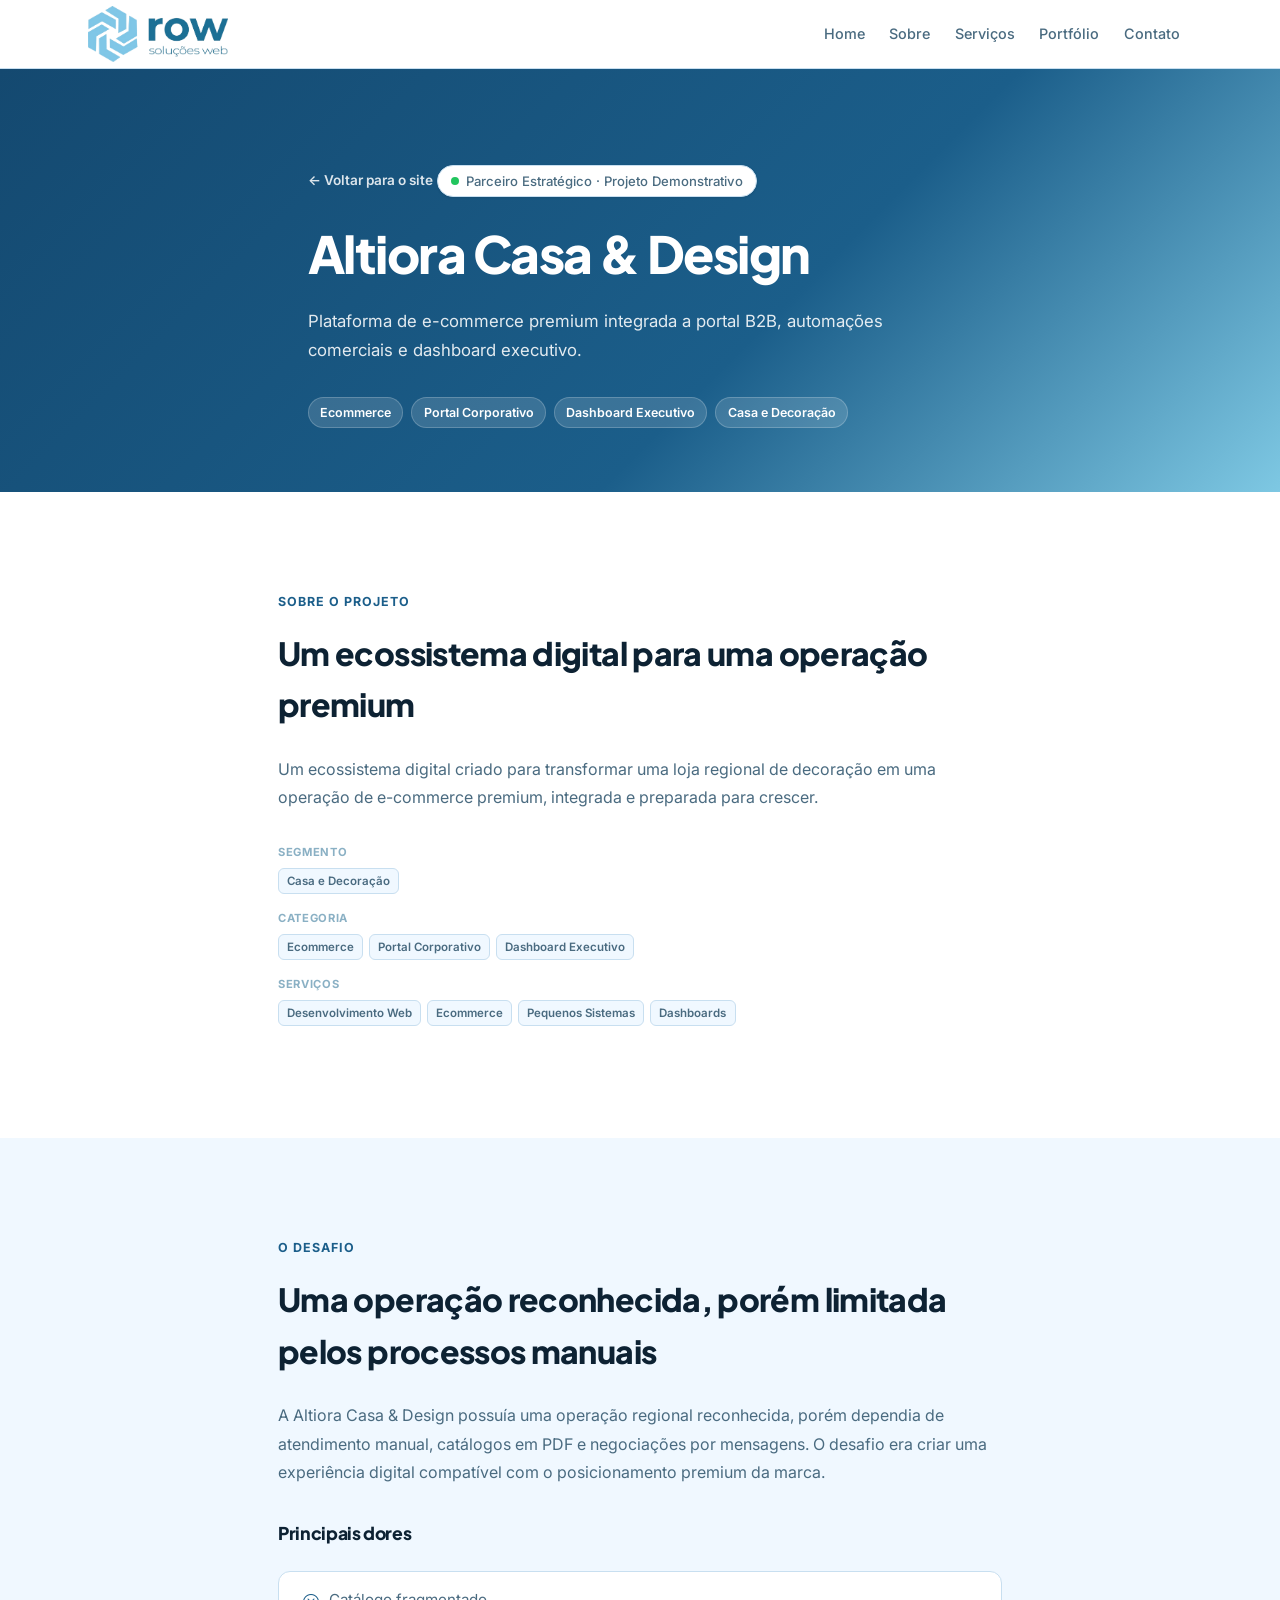
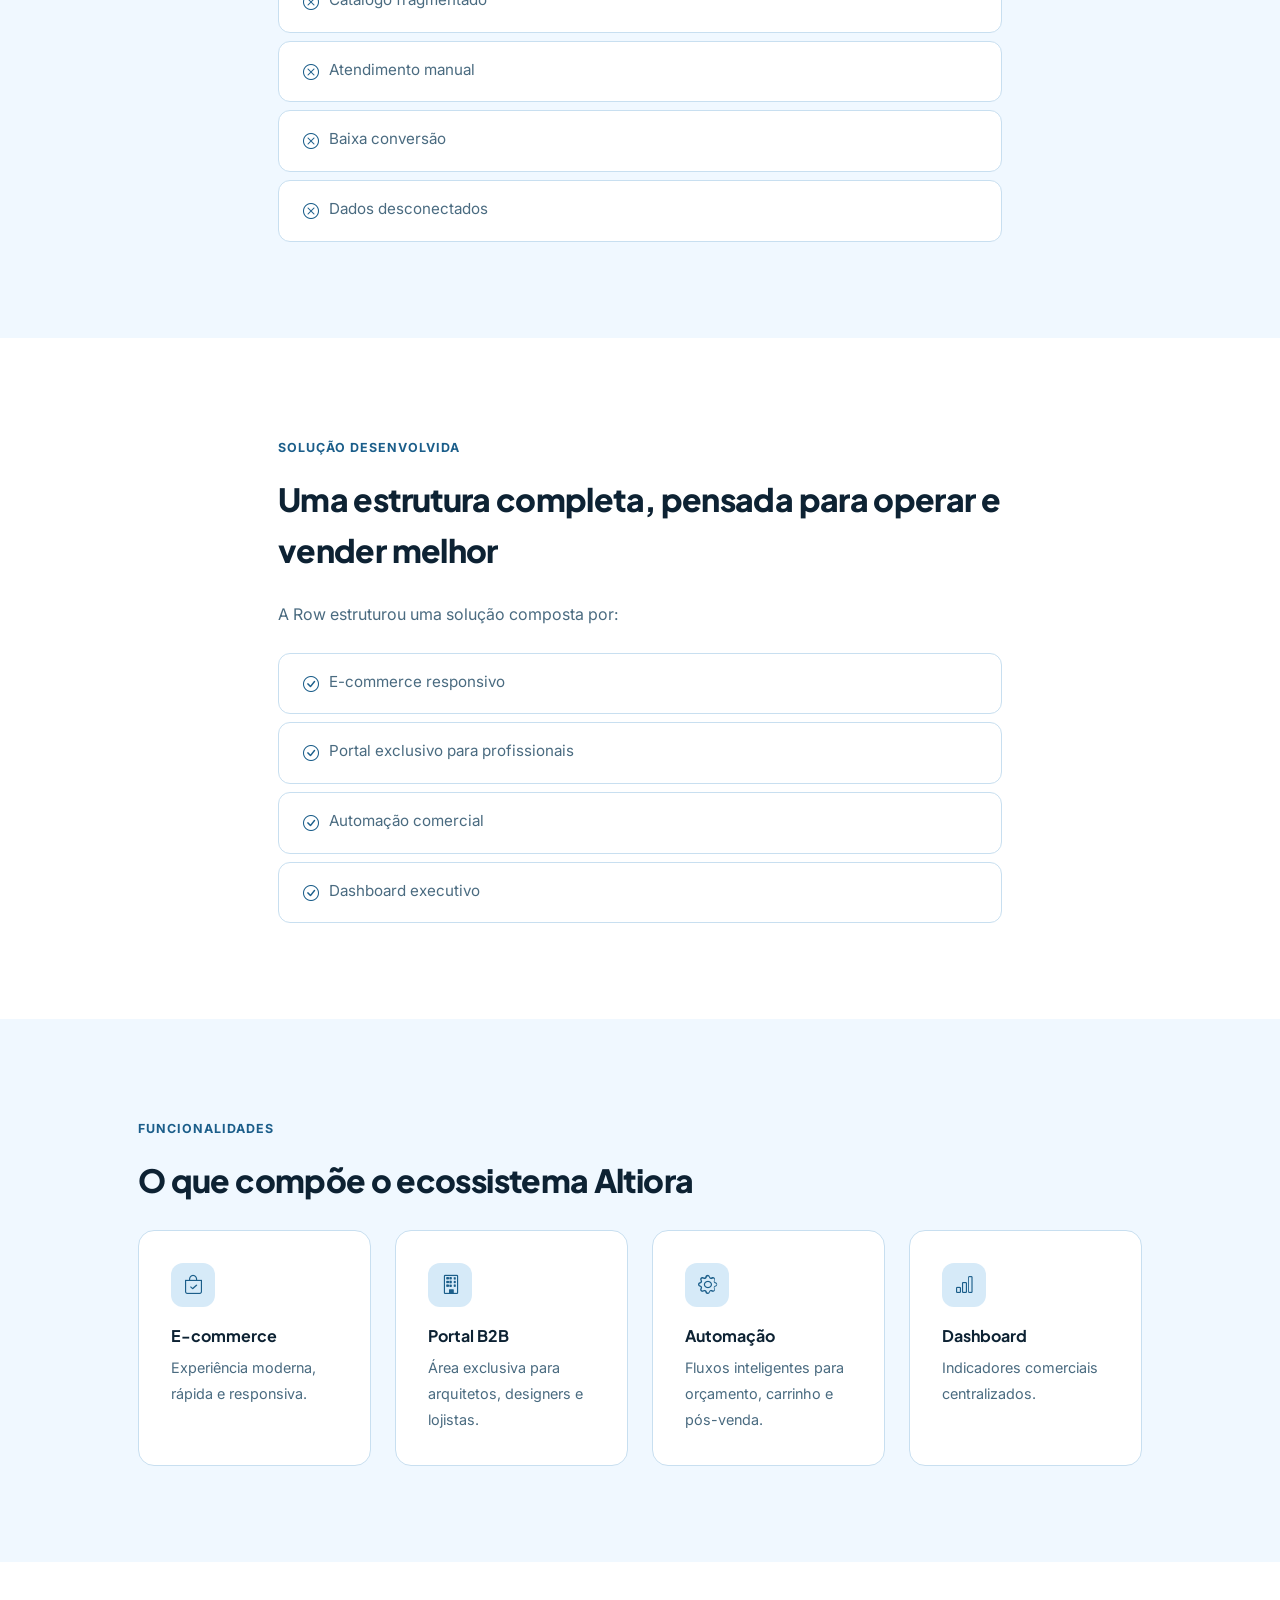
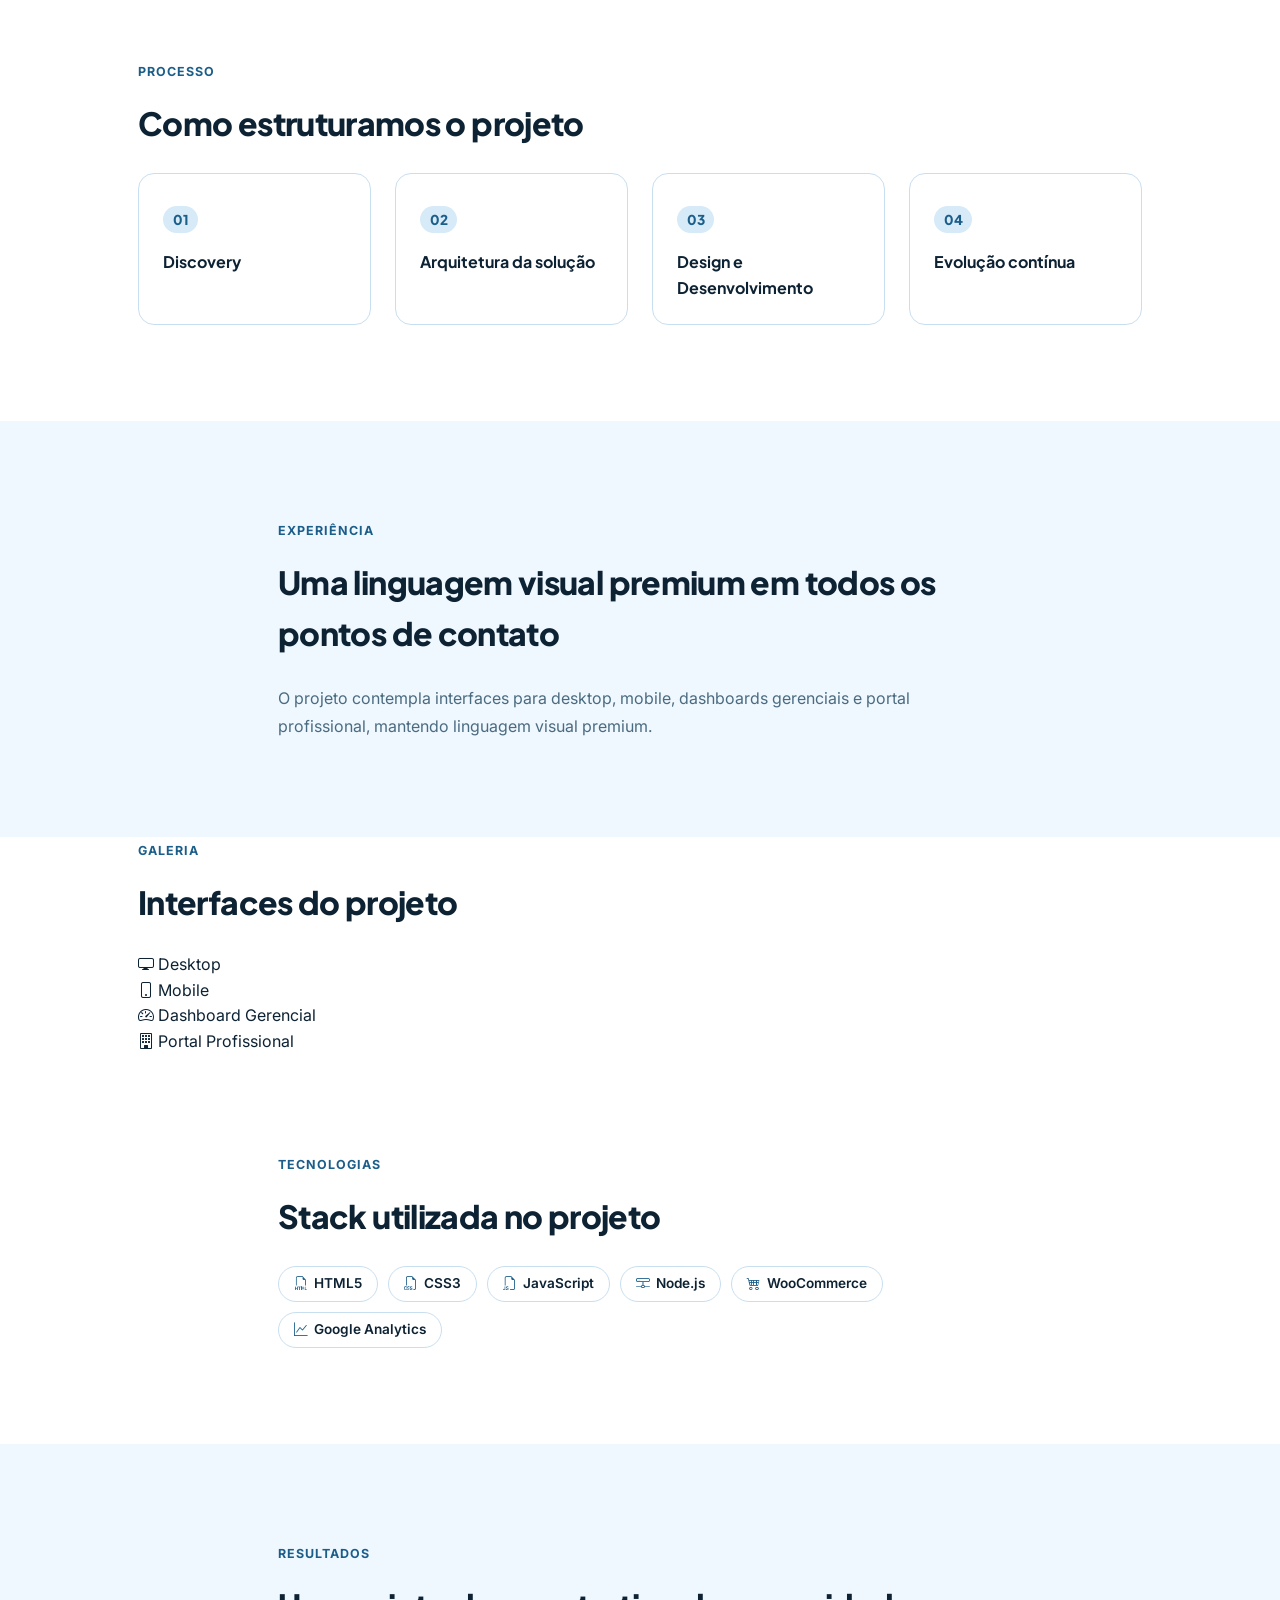
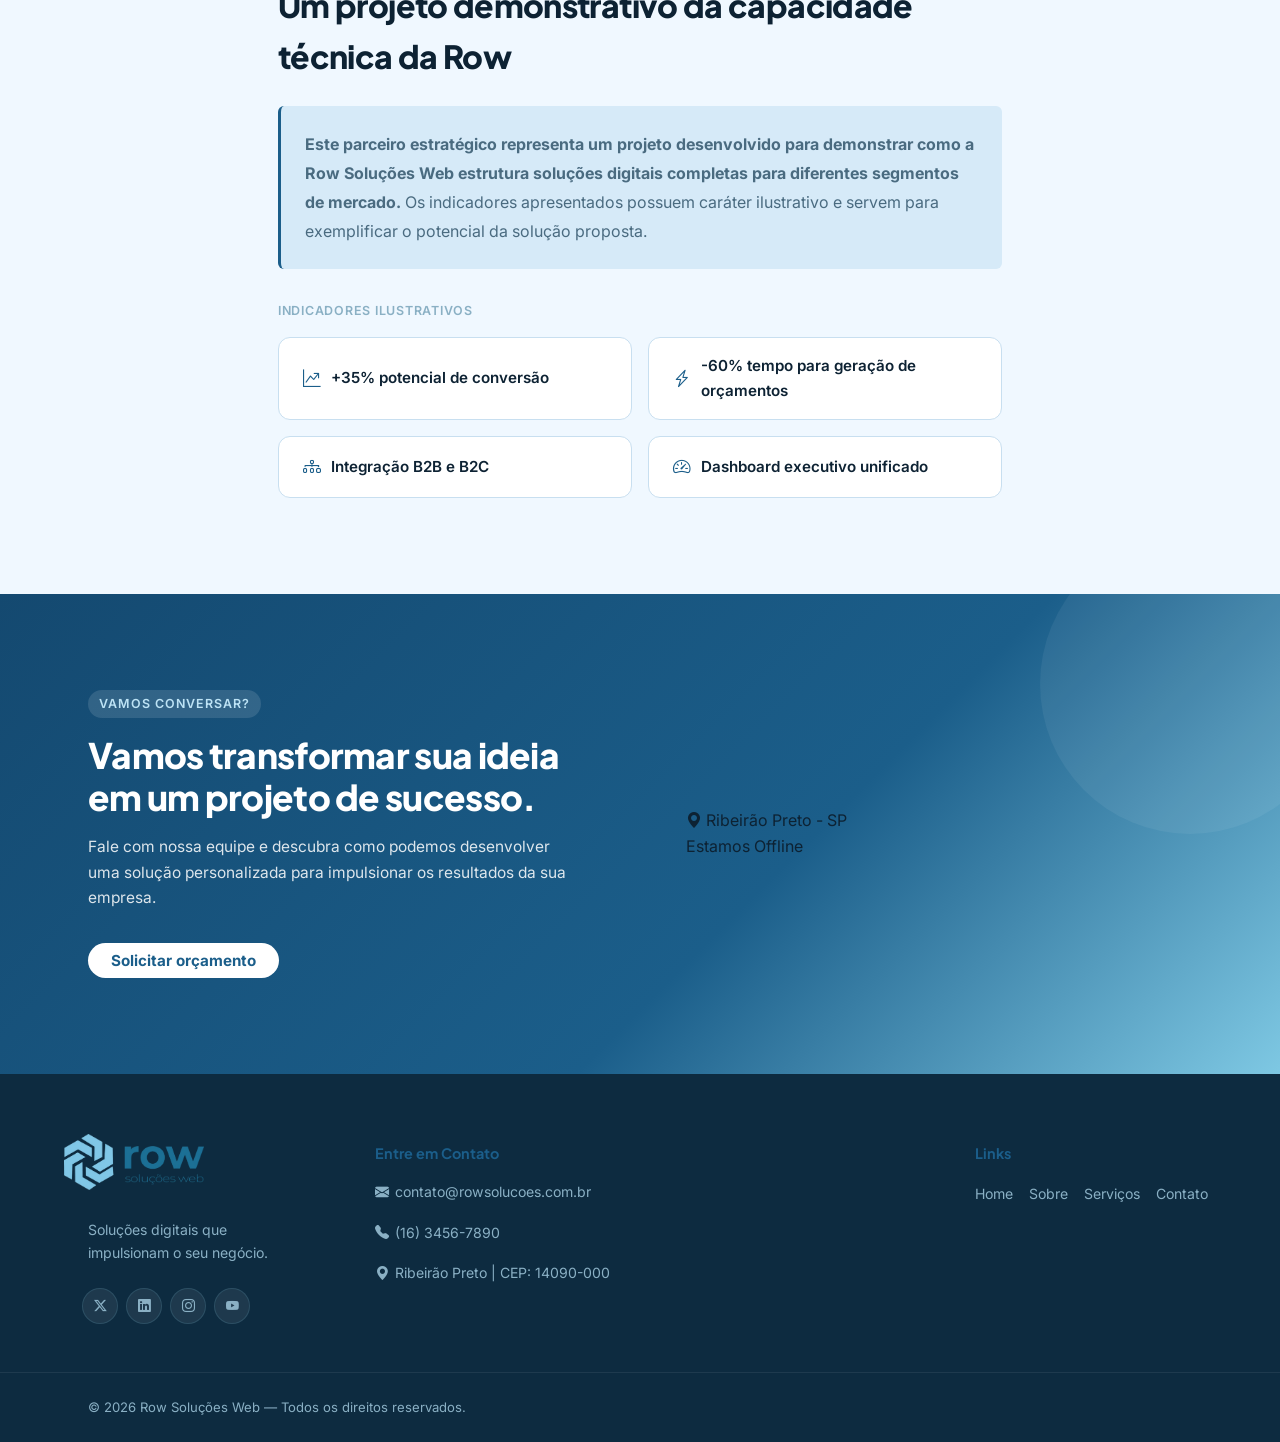
==== portfolio.html @ 174f6f4d "Update portfolio.html Ajuste no CTA BANNER remoção do mapa" ====
<!DOCTYPE html>
<html lang="pt-BR">

<head>
  <meta charset="UTF-8" />
  <meta name="viewport" content="width=device-width, initial-scale=1.0" />
  <title>Portfólio | Row Soluções Web</title>
  <meta name="description"
    content="Conheça soluções demonstrativas desenvolvidas pela Row Soluções Web para diferentes necessidades de negócio: sites, sistemas, IA, dashboards, marca e infraestrutura." />
  <link rel="stylesheet" href="style.css" />
  <link rel="preconnect" href="https://fonts.googleapis.com" />
  <link rel="preconnect" href="https://fonts.gstatic.com" crossorigin />
  <link
    href="https://fonts.googleapis.com/css2?family=Inter:wght@400;500;600;700;800&family=Plus+Jakarta+Sans:wght@400;500;600;700;800&display=swap"
    rel="stylesheet" />
  <link rel="stylesheet" href="https://cdn.jsdelivr.net/npm/bootstrap-icons@1.13.1/font/bootstrap-icons.min.css">
</head>

<body>

  <!-- ===== HEADER / NAV (idêntico ao index.html) ===== -->
  <header class="header" id="header">
    <div class="container header__inner">
      <a href="#" class="header__logo">
        <img src="logo1.png" alt="Row Soluções Web" style="width: 140px; height: 80px; object-fit: contain " />
        <!-- <div class="logo-brand">
          <span class="logo-row">row</span>
          <span class="logo-subtitle">soluções web</span>
        </div> -->
      </a>

      <nav class="nav" id="nav">
        <ul class="nav__list">
          <li class="nav__item">
            <a href="index.html#home" class="nav__link">Home</a>
          </li>
          <li class="nav__item">
            <a href="index.html#sobre" class="nav__link">Sobre</a>
          </li>
          <li class="nav__item">
            <a href="index.html#servicos" class="nav__link">Serviços</a>
          </li>
          <li class="nav__item">
            <a href="portfolio.html" class="nav__link">Portfólio</a>
          </li>
          <li class="nav__item">
            <a href="https://wa.me/0000000000000" target="_blank" class="nav__link">Contato </a>
          </li>
        </ul>
      </nav>
    </div>
  </header>

  <main>

    <!-- ===== HERO DO PROJETO ===== -->
    <section class="case-hero">
      <div class="container case-hero__inner">
        <a href="index.html" class="case-hero__back">← Voltar para o site</a>
        <span class="hero__badge">
          <span class="hero__badge-dot"></span>
          Parceiro Estratégico · Projeto Demonstrativo
        </span>
        <h1 class="case-hero__title">Altiora Casa &amp; Design</h1>
        <p class="case-hero__subtitle">
          Plataforma de e-commerce premium integrada a portal B2B, automações
          comerciais e dashboard executivo.
        </p>
        <div class="case-hero__tags">
          <span class="case-hero__tag">Ecommerce</span>
          <span class="case-hero__tag">Portal Corporativo</span>
          <span class="case-hero__tag">Dashboard Executivo</span>
          <span class="case-hero__tag">Casa e Decoração</span>
        </div>
      </div>
    </section>

    <!-- ===== SOBRE O PROJETO ===== -->
    <section class="case-section">
      <div class="container case-section__inner">
        <span class="case-section__eyebrow">Sobre o Projeto</span>
        <h2 class="case-section__title">Um ecossistema digital para uma operação premium</h2>
        <p>
          Um ecossistema digital criado para transformar uma loja regional de
          decoração em uma operação de e-commerce premium, integrada e
          preparada para crescer.
        </p>

        <div class="portfolio-card__meta" style="margin-top: var(--space-xl);">
          <span class="portfolio-card__meta-label">Segmento</span>
          <div class="portfolio-card__meta-list">
            <span class="portfolio-card__chip">Casa e Decoração</span>
          </div>
        </div>

        <div class="portfolio-card__meta">
          <span class="portfolio-card__meta-label">Categoria</span>
          <div class="portfolio-card__meta-list">
            <span class="portfolio-card__chip">Ecommerce</span>
            <span class="portfolio-card__chip">Portal Corporativo</span>
            <span class="portfolio-card__chip">Dashboard Executivo</span>
          </div>
        </div>

        <div class="portfolio-card__meta">
          <span class="portfolio-card__meta-label">Serviços</span>
          <div class="portfolio-card__meta-list">
            <span class="portfolio-card__chip">Desenvolvimento Web</span>
            <span class="portfolio-card__chip">Ecommerce</span>
            <span class="portfolio-card__chip">Pequenos Sistemas</span>
            <span class="portfolio-card__chip">Dashboards</span>
          </div>
        </div>
      </div>
    </section>

    <!-- ===== O DESAFIO ===== -->
    <section class="case-section case-section--soft">
      <div class="container case-section__inner">
        <span class="case-section__eyebrow">O Desafio</span>
        <h2 class="case-section__title">Uma operação reconhecida, porém limitada pelos processos manuais</h2>
        <p>
          A Altiora Casa &amp; Design possuía uma operação regional reconhecida,
          porém dependia de atendimento manual, catálogos em PDF e negociações
          por mensagens. O desafio era criar uma experiência digital compatível
          com o posicionamento premium da marca.
        </p>

        <h3 class="case-section__title" style="font-size: 1.1rem; margin-top: var(--space-xl);">Principais dores</h3>
        <ul class="case-list">
          <li><i class="bi bi-x-circle"></i> Catálogo fragmentado</li>
          <li><i class="bi bi-x-circle"></i> Atendimento manual</li>
          <li><i class="bi bi-x-circle"></i> Baixa conversão</li>
          <li><i class="bi bi-x-circle"></i> Dados desconectados</li>
        </ul>
      </div>
    </section>

    <!-- ===== A SOLUÇÃO ===== -->
    <section class="case-section">
      <div class="container case-section__inner">
        <span class="case-section__eyebrow">Solução Desenvolvida</span>
        <h2 class="case-section__title">Uma estrutura completa, pensada para operar e vender melhor</h2>
        <p>A Row estruturou uma solução composta por:</p>
        <ul class="case-list">
          <li><i class="bi bi-check-circle"></i> E-commerce responsivo</li>
          <li><i class="bi bi-check-circle"></i> Portal exclusivo para profissionais</li>
          <li><i class="bi bi-check-circle"></i> Automação comercial</li>
          <li><i class="bi bi-check-circle"></i> Dashboard executivo</li>
        </ul>
      </div>
    </section>

    <!-- ===== FUNCIONALIDADES (RECURSOS) ===== -->
    <section class="case-section case-section--soft">
      <div class="container case-section__inner" style="max-width: 1100px;">
        <span class="case-section__eyebrow">Funcionalidades</span>
        <h2 class="case-section__title">O que compõe o ecossistema Altiora</h2>

        <div class="case-recursos">
          <div class="case-recurso">
            <div class="case-recurso__icon"><i class="bi bi-bag-check"></i></div>
            <h4>E-commerce</h4>
            <p>Experiência moderna, rápida e responsiva.</p>
          </div>
          <div class="case-recurso">
            <div class="case-recurso__icon"><i class="bi bi-building"></i></div>
            <h4>Portal B2B</h4>
            <p>Área exclusiva para arquitetos, designers e lojistas.</p>
          </div>
          <div class="case-recurso">
            <div class="case-recurso__icon"><i class="bi bi-gear"></i></div>
            <h4>Automação</h4>
            <p>Fluxos inteligentes para orçamento, carrinho e pós-venda.</p>
          </div>
          <div class="case-recurso">
            <div class="case-recurso__icon"><i class="bi bi-bar-chart"></i></div>
            <h4>Dashboard</h4>
            <p>Indicadores comerciais centralizados.</p>
          </div>
        </div>
      </div>
    </section>

    <!-- ===== PROCESSO ===== -->
    <section class="case-section">
      <div class="container case-section__inner" style="max-width: 1100px;">
        <span class="case-section__eyebrow">Processo</span>
        <h2 class="case-section__title">Como estruturamos o projeto</h2>

        <div class="case-process">
          <div class="case-process__step">
            <h4>Discovery</h4>
          </div>
          <div class="case-process__step">
            <h4>Arquitetura da solução</h4>
          </div>
          <div class="case-process__step">
            <h4>Design e Desenvolvimento</h4>
          </div>
          <div class="case-process__step">
            <h4>Evolução contínua</h4>
          </div>
        </div>
      </div>
    </section>

    <!-- ===== EXPERIÊNCIA ===== -->
    <section class="case-section case-section--soft">
      <div class="container case-section__inner">
        <span class="case-section__eyebrow">Experiência</span>
        <h2 class="case-section__title">Uma linguagem visual premium em todos os pontos de contato</h2>
        <p>
          O projeto contempla interfaces para desktop, mobile, dashboards
          gerenciais e portal profissional, mantendo linguagem visual premium.
        </p>
      </div>
    </section>

    <!-- ===== GALERIA (placeholders — nenhuma imagem mencionada no arquivo) ===== -->
    <section class="case-gallery">
      <div class="container case-section__inner" style="max-width: 1100px;">
        <span class="case-section__eyebrow">Galeria</span>
        <h2 class="case-section__title">Interfaces do projeto</h2>

        <div class="case-gallery__grid">
          <div class="case-gallery__item">
            <i class="bi bi-display"></i>
            <span class="case-gallery__caption">Desktop</span>
          </div>
          <div class="case-gallery__item">
            <i class="bi bi-phone"></i>
            <span class="case-gallery__caption">Mobile</span>
          </div>
          <div class="case-gallery__item">
            <i class="bi bi-speedometer2"></i>
            <span class="case-gallery__caption">Dashboard Gerencial</span>
          </div>
          <div class="case-gallery__item">
            <i class="bi bi-building"></i>
            <span class="case-gallery__caption">Portal Profissional</span>
          </div>
        </div>
      </div>
    </section>

    <!-- ===== TECNOLOGIAS ===== -->
    <section class="case-section">
      <div class="container case-section__inner">
        <span class="case-section__eyebrow">Tecnologias</span>
        <h2 class="case-section__title">Stack utilizada no projeto</h2>
        <div class="case-tech">
          <span class="case-tech__badge"><i class="bi bi-filetype-html"></i> HTML5</span>
          <span class="case-tech__badge"><i class="bi bi-filetype-css"></i> CSS3</span>
          <span class="case-tech__badge"><i class="bi bi-filetype-js"></i> JavaScript</span>
          <span class="case-tech__badge"><i class="bi bi-hdd-network"></i> Node.js</span>
          <span class="case-tech__badge"><i class="bi bi-cart4"></i> WooCommerce</span>
          <span class="case-tech__badge"><i class="bi bi-graph-up"></i> Google Analytics</span>
        </div>
      </div>
    </section>

    <!-- ===== RESULTADOS ===== -->
    <section class="case-section case-section--soft">
      <div class="container case-section__inner">
        <span class="case-section__eyebrow">Resultados</span>
        <h2 class="case-section__title">Um projeto demonstrativo da capacidade técnica da Row</h2>

        <p class="case-results__note">
          <strong>Este parceiro estratégico representa um projeto desenvolvido para
            demonstrar como a Row Soluções Web estrutura soluções digitais completas
            para diferentes segmentos de mercado.</strong>
          Os indicadores apresentados possuem caráter ilustrativo e servem para
          exemplificar o potencial da solução proposta.
        </p>

        <span class="case-results__caption">Indicadores ilustrativos</span>
        <div class="case-results__grid" style="margin-top: 1rem;">
          <div class="case-results__item"><i class="bi bi-graph-up-arrow"></i> +35% potencial de conversão</div>
          <div class="case-results__item"><i class="bi bi-lightning-charge"></i> -60% tempo para geração de orçamentos
          </div>
          <div class="case-results__item"><i class="bi bi-diagram-3"></i> Integração B2B e B2C</div>
          <div class="case-results__item"><i class="bi bi-speedometer2"></i> Dashboard executivo unificado</div>
        </div>
      </div>
    </section>

    <!-- ===== CTA BANNER ===== -->
    <section class="cta-banner">
      <div class="container cta-banner__inner">
        <div class="cta-banner__content">
          <span class="section-eyebrow section-eyebrow--light">Vamos conversar?</span>
          <h2 class="cta-banner__title">Vamos transformar sua ideia em um projeto de sucesso.</h2>
          <p class="cta-banner__desc">Fale com nossa equipe e descubra como podemos desenvolver uma solução
            personalizada para impulsionar os resultados da sua empresa.</p>
          <a href="https://wa.me/0000000000000" target="_blank" class="btn btn--white">Solicitar orçamento</a>
        </div>
        <!-- Moldura que fica atrás da localização
        <div class="cta-banner__visual" aria-hidden="true">
          <div class="cta-banner__screen">
            <div class="cta-banner__screen-bar"><span></span><span></span><span></span></div> 
          </div> 
        </div> -->
        <div class="cta-banner__screen-body">
          <div class="location-card">
            <div class="location-card__item">
              <i class="bi bi-geo-alt-fill"></i>
              <span>Ribeirão Preto - SP</span>
            </div>
            <div class="location-card__status offline" id="officeStatus">
              <span class="status-dot"></span>
              <span id="statusText">Estamos Offline</span>
            </div>
          </div>
        </div>
      </div>
    </section>

  </main>

  <!-- ===== FOOTER (idêntico ao index.html) ===== -->
  <footer class="footer">
    <div class="container footer__top">

      <!-- Coluna 1 -->
      <div class="footer__brand">
        <a href="#" class="header__logo">
          <img src="logo1.png" alt="Row Soluções Web" style="width: 140px; height: 80px; object-fit: contain " />
          <!-- <div class="logo-brand">
          <span class="logo-row">row</span>
          <span class="logo-subtitle">soluções web</span>
        </div> -->
        </a>
        <p class="footer__brand">Soluções digitais que </br> impulsionam o seu negócio.</p>
        <ul class="footer__socials">
          <li>
            <a href="https://x.com/" target="_blank" class="footer__social-link" aria-label="Twitter">
              <i class="bi bi-twitter-x"></i>
            </a>
          </li>
          <li>
            <a href="https://br.linkedin.com/" target="_blank" class="footer__social-link" aria-label="LinkedIn">
              <i class="bi bi-linkedin"></i>
            </a>
          </li>
          <li>
            <a href="https://www.instagram.com/" target="_blank" class="footer__social-link" aria-label="Instagram">
              <i class="bi bi-instagram"></i>
            </a>
          </li>
          <li>
            <a href="https://www.youtube.com/" target="_blank" class="footer__social-link" aria-label="YouTube">
              <i class="bi bi-youtube"></i>
            </a>
          </li>
        </ul>
      </div>

      <!-- Coluna 2 -->
      <div class="footer__col footer__col--contact">
        <h4 class="footer__col-title">Entre em Contato</h4>
        <ul class="footer__links footer__contact">
          <li>
            <i class="bi bi-envelope-fill"></i>
            contato@rowsolucoes.com.br
          </li>
          <li>
            <i class="bi bi-telephone-fill"></i>
            (16) 3456-7890
          </li>
          <li>
            <i class="bi bi-geo-alt-fill"></i>
            Ribeirão Preto | CEP: 14090-000
          </li>
        </ul>
      </div>

      <!-- Coluna 3 -->
      <div class="footer__col footer__col--links">
        <h4 class="footer__col-title">Links</h4>
        <ul class="footer__links">
          <li><a href="index.html#home">Home</a></li>
          <li><a href="index.html#sobre">Sobre</a></li>
          <li><a href="index.html#servicos">Serviços</a></li>
          <!-- <li><a href="portfolio.html">Portfólio</a></li> -->
          <li><a href="https://wa.me/0000000000000" target="_blank">Contato</a></li>
        </ul>
      </div>

    </div>

    <div class="footer__bottom">
      <div class="container footer__bottom-inner">
        <p>© 2026 Row Soluções Web — Todos os direitos reservados.</p>
      </div>
    </div>
  </footer>

  <!-- ===== EXIT POPUP (idêntico ao index.html) ===== -->
  <div id="exitPopup" class="exit-popup">
    <div class="exit-popup__box">
      <h2>🚀 Espere um instante!</h2>
      <p>
        Ainda não fez seu orçamento?
        Descubra quanto custa colocar seu projeto na internet.
      </p>
      <ul class="exit-popup__list">
        <li>✅ Atendimento rápido</li>
        <li>✅ Orçamento gratuito</li>
        <li>✅ Sem compromisso</li>
      </ul>
      <a href="https://wa.me/0000000000000" target="_blank" class="btn btn--primary btn--lg">
        📲 Solicitar orçamento
      </a>
      <a href="#" id="closeExitPopup" class="exit-popup__close">
        Agora não
      </a>
    </div>
  </div>

  <!-- script.js global (header sticky, menu mobile, exit popup) — não foi alterado -->
  <script src="script.js"></script>

  <!-- Script exclusivo desta página: filtro de categorias do portfólio -->
  <script>
    (function initPortfolioFilters() {
      const filterButtons = document.querySelectorAll('#portfolioFilters .portfolio-filter-btn');
      const cards = document.querySelectorAll('#portfolioGrid .portfolio-card');
      const emptyMsg = document.getElementById('portfolioEmpty');
      if (!filterButtons.length || !cards.length) return;

      filterButtons.forEach(btn => {
        btn.addEventListener('click', () => {
          const filter = btn.dataset.filter;

          // Alterna o estado visual "ativo" entre os botões de filtro
          filterButtons.forEach(b => b.classList.remove('portfolio-filter-btn--active'));
          btn.classList.add('portfolio-filter-btn--active');

          // Mostra apenas os cards que pertencem à categoria selecionada
          let visibleCount = 0;
          cards.forEach(card => {
            const categories = (card.dataset.category || '').split(' ');
            const matches = filter === 'todos' || categories.includes(filter);
            card.style.display = matches ? '' : 'none';
            if (matches) visibleCount++;
          });

          emptyMsg.classList.toggle('is-visible', visibleCount === 0);
        });
      });
    })();
  </script>
</body>

</html>
---- style.css ----
/* =============================================
   ROW SOLUÇÕES WEB — style.css
   Mobile-first | CSS Variables | Flexbox/Grid
   ============================================= */

/* ── 1. RESET & BASE ─────────────────────────── */
*, *::before, *::after { box-sizing: border-box; margin: 0; padding: 0; }
html { scroll-behavior: smooth; font-size: 16px; }
body {
  font-family: 'Inter', sans-serif;
  color: var(--color-text);
  background: var(--color-bg);
  line-height: 1.6;
  -webkit-font-smoothing: antialiased;
}
img, svg { display: block; max-width: 100%; }
a { text-decoration: none; color: inherit; }
ul { list-style: none; }
button { cursor: pointer; border: none; background: none; font: inherit; }
details summary { list-style: none; }
details summary::-webkit-details-marker { display: none; }
.sr-only { position: absolute; width: 1px; height: 1px; padding: 0; margin: -1px; overflow: hidden; clip: rect(0,0,0,0); white-space: nowrap; border: 0; }

/* ── 2. DESIGN TOKENS ────────────────────────── */
:root {
  /* Palette — Row Soluções Web */
  --color-primary:       #1B5E8A;   /* azul escuro (texto "row") */
  --color-primary-dark:  #144970;   /* azul escuro mais profundo */
  --color-primary-light: #D6EAF8;   /* azul claro suave para fundos */
  --color-accent:        #7EC8E3;   /* azul claro (ícone hexagonal) */
  --color-accent-soft:   #EBF7FC;   /* azul clarissimo para hovers */

  --color-bg:            #ffffff;
  --color-bg-soft:       #F0F8FF;   /* alice blue — fundo suave azulado */
  --color-bg-dark:       #0D2B40;   /* azul muito escuro para footer/dark sections */

  --color-text:          #0D2233;   /* quase preto azulado */
  --color-text-muted:    #4A6B80;   /* azul acinzentado */
  --color-text-light:    #8AB0C4;   /* azul claro desbotado */

  --color-border:        #C8DFF0;   /* borda azul suave */
  --color-white:         #ffffff;

  /* Feature icon colors — mantidos coloridos para variedade visual */
  --c-purple:  #1B5E8A; --c-purple-bg: #D6EAF8;
  --c-blue:    #7EC8E3; --c-blue-bg:   #EBF7FC;
  --c-teal:    #0E9AA7; --c-teal-bg:   #E0F7FA;
  --c-orange:  #1E7DB8; --c-orange-bg: #D4EDFA;
  --c-pink:    #5B9AC4; --c-pink-bg:   #DCF0FA;
  --c-green:   #0E7EA0; --c-green-bg:  #D0EEF7;

  /* Typography */
  --font-display: 'Plus Jakarta Sans', 'Inter', sans-serif;
  --font-body:    'Inter', sans-serif;

  /* Spacing scale */
  --space-xs:   0.25rem;
  --space-sm:   0.5rem;
  --space-md:   1rem;
  --space-lg:   1.5rem;
  --space-xl:   2rem;
  --space-2xl:  3rem;
  --space-3xl:  4rem;
  --space-4xl:  6rem;

  /* Radius */
  --radius-sm:  0.375rem;
  --radius-md:  0.75rem;
  --radius-lg:  1rem;
  --radius-xl:  1.5rem;
  --radius-full: 9999px;

  /* Shadow — adaptadas para azul */
  --shadow-sm:  0 1px 3px rgba(0,0,0,.06), 0 1px 2px rgba(0,0,0,.04);
  --shadow-md:  0 4px 16px rgba(27,94,138,.12);
  --shadow-lg:  0 8px 40px rgba(27,94,138,.18);
  --shadow-card: 0 2px 16px rgba(13,43,64,.08);

  /* Transitions */
  --transition: 0.22s cubic-bezier(.4,0,.2,1);

  /* Layout */
  --container-max: 1200px;
  --container-pad: var(--space-lg);
}

/* ── 3. LAYOUT HELPERS ───────────────────────── */
.container {
  width: 100%;
  max-width: var(--container-max);
  margin-inline: auto;
  padding-inline: var(--container-pad);
}

.section-eyebrow {
  display: inline-block;
  font-size: 0.78rem;
  font-weight: 600;
  letter-spacing: 0.08em;
  text-transform: uppercase;
  color: var(--color-primary);
  background: var(--color-primary-light);
  padding: 0.3em 0.9em;
  border-radius: var(--radius-full);
  margin-bottom: var(--space-md);
}
.section-eyebrow--light {
  color: #BDE3F5;
  background: rgba(255,255,255,.12);
}

.section-header {
  text-align: center;
  max-width: 640px;
  margin-inline: auto;
  margin-bottom: var(--space-3xl);
}

.section-title {
  font-family: var(--font-display);
  font-size: clamp(1.6rem, 4vw, 2.4rem);
  font-weight: 800;
  line-height: 1.2;
  color: var(--color-text);
  letter-spacing: -0.02em;
}

/* ── 4. BUTTONS ──────────────────────────────── */
.btn {
  display: inline-flex;
  align-items: center;
  gap: var(--space-sm);
  padding: 0.65em 1.5em;
  border-radius: var(--radius-full);
  font-size: 0.95rem;
  font-weight: 600;
  line-height: 1;
  transition: all var(--transition);
  white-space: nowrap;
}
.btn--primary {
  background: var(--color-primary);
  color: var(--color-white);
  box-shadow: 0 4px 14px rgba(27,94,138,.35);
}
.btn--primary:hover {
  background: var(--color-primary-dark);
  box-shadow: 0 6px 20px rgba(20,73,112,.45);
  transform: translateY(-1px);
}
.btn--outline {
  border: 1.5px solid var(--color-border);
  color: var(--color-text);
  background: transparent;
}
.btn--outline:hover { border-color: var(--color-primary); color: var(--color-primary); }
.btn--outline-dark {
  border: 1.5px solid var(--color-text);
  color: var(--color-text);
  background: transparent;
}
.btn--outline-dark:hover { background: var(--color-text); color: var(--color-white); }
.btn--white {
  background: var(--color-white);
  color: var(--color-primary);
  font-weight: 700;
}
.btn--white:hover { background: var(--color-primary-light); }
.btn--lg { padding: 0.85em 2em; font-size: 1rem; }

/* ── 5. HEADER ───────────────────────────────── */
.header {
  position: sticky;
  top: 0;
  z-index: 100;
  background: rgba(255,255,255,0.92);
  backdrop-filter: blur(12px);
  -webkit-backdrop-filter: blur(12px);
  border-bottom: 1px solid var(--color-border);
  transition: box-shadow var(--transition);
}
.header.scrolled { box-shadow: var(--shadow-md); }

.header__inner {
  display: flex;
  align-items: center;
  gap: var(--space-xl);
  height: 68px;
}

.header__logo {
  display: flex;
  align-items: center;
  gap: var(--space-sm);
  font-family: var(--font-display);
  font-weight: 800;
  font-size: 1.25rem;
  color: var(--color-text);
  flex-shrink: 0;
}
.logo-icon {
  font-size: 1.5rem;
  color: var(--color-primary);
  line-height: 1;
}
/*.logo-text { letter-spacing: -0.03em; }*/
.logo-text{ color:#1C7095; }

.logo-brand{
    display:flex;
    flex-direction:column;
    line-height:1;
}

.logo-row{
    font-family:'Poppins',sans-serif;
    font-size:2.2rem;
    font-weight:800;
    color:#1C7095;
    letter-spacing: -1px;
}

.logo-subtitle{
    font-family:'Poppins',sans-serif;
    font-size:0.85rem;
    font-weight:400;
    color:#1C7095;
    letter-spacing:0.5px;
    margin-top:-2px;
}

/* Nav */
.nav { margin-left: auto; }
.nav__list { display: none; flex-direction: row; gap: 0; align-items: center; }
.nav__link--active { color: var(--color-primary); background: var(--color-accent-soft); }
.nav__item { position: relative; }
.nav__link {
  display: flex;
  align-items: center;
  gap: 0.2em;
  padding: 0.5em 0.85em;
  font-size: 0.9rem;
  font-weight: 500;
  color: var(--color-text-muted);
  border-radius: var(--radius-md);
  transition: color var(--transition), background var(--transition);
}
.nav__link:hover, .nav__link:focus-visible { color: var(--color-primary); background: var(--color-accent-soft); }
.nav__arrow { font-size: 0.65em; opacity: 0.6; }

.nav__dropdown {
  display: none;
  position: absolute;
  top: calc(100% + 4px);
  left: 0;
  min-width: 180px;
  background: var(--color-white);
  border: 1px solid var(--color-border);
  border-radius: var(--radius-lg);
  box-shadow: var(--shadow-card);
  padding: var(--space-sm);
  z-index: 200;
}
.nav__item--has-dropdown:hover .nav__dropdown,
.nav__item--has-dropdown:focus-within .nav__dropdown { display: block; }
.nav__dropdown li a {
  display: block;
  padding: 0.5em 0.75em;
  font-size: 0.88rem;
  color: var(--color-text-muted);
  border-radius: var(--radius-sm);
  transition: background var(--transition), color var(--transition);
}
.nav__dropdown li a:hover { background: var(--color-accent-soft); color: var(--color-primary); }

.header__actions { display: none; align-items: center; gap: var(--space-sm); margin-left: var(--space-md); flex-shrink: 0; }

/* Hamburger */
.hamburger {
  display: flex;
  flex-direction: column;
  gap: 5px;
  padding: 8px;
  margin-left: auto;
}
.hamburger span {
  display: block;
  width: 22px;
  height: 2px;
  background: var(--color-text);
  border-radius: 2px;
  transition: all var(--transition);
}
.hamburger.open span:nth-child(1) { transform: translateY(7px) rotate(45deg); }
.hamburger.open span:nth-child(2) { opacity: 0; }
.hamburger.open span:nth-child(3) { transform: translateY(-7px) rotate(-45deg); }

/* Mobile nav drawer */
.nav--open .nav__list {
  display: flex;
  flex-direction: column;
  align-items: flex-start;
  position: fixed;
  inset: 68px 0 0 0;
  background: var(--color-white);
  padding: var(--space-xl);
  gap: var(--space-xs);
  overflow-y: auto;
  z-index: 99;
}
.nav--open .nav__dropdown { position: static; box-shadow: none; border: none; background: var(--color-bg-soft); padding-left: var(--space-md); }
.nav--open .nav__item--has-dropdown .nav__dropdown { display: block; }
.nav--open .header__actions { display: flex; margin: var(--space-md) var(--space-xl) 0; }

/* ── 6. HERO ─────────────────────────────────── */
.hero {
  position: relative;
  background: var(--color-bg-soft);
  overflow: hidden;
  padding: var(--space-4xl) 0 var(--space-3xl);
}
.hero__bg-blob {
  position: absolute;
  top: -120px; right: -120px;
  width: 500px; height: 500px;
  background: radial-gradient(circle, rgba(126,200,227,.18) 0%, transparent 70%);
  border-radius: 50%;
  pointer-events: none;
}

.hero__inner {
  display: grid;
  gap: var(--space-3xl);
  align-items: center;
}

.hero__badge {
  display: inline-flex;
  align-items: center;
  gap: 0.5em;
  background: var(--color-white);
  border: 1px solid var(--color-border);
  border-radius: var(--radius-full);
  padding: 0.35em 1em;
  font-size: 0.82rem;
  font-weight: 500;
  color: var(--color-text-muted);
  margin-bottom: var(--space-lg);
  box-shadow: var(--shadow-sm);
}
.hero__badge-dot {
  width: 8px; height: 8px;
  border-radius: 50%;
  background: #22c55e;
  animation: pulse-dot 2s infinite;
}
@keyframes pulse-dot {
  0%, 100% { opacity: 1; transform: scale(1); }
  50%       { opacity: 0.5; transform: scale(1.3); }
}

.hero__title {
  font-family: var(--font-display);
  font-size: clamp(2rem, 6vw, 3.5rem);
  font-weight: 800;
  line-height: 1.1;
  letter-spacing: -0.03em;
  color: var(--color-text);
  margin-bottom: var(--space-lg);
}
.hero__title--accent {
  background: linear-gradient(135deg, var(--color-primary) 0%, var(--color-accent) 100%);
  -webkit-background-clip: text;
  -webkit-text-fill-color: transparent;
  background-clip: text;
}

.hero__desc {
  font-size: 1.05rem;
  color: var(--color-text-muted);
  max-width: 500px;
  margin-bottom: var(--space-xl);
  line-height: 1.7;
}

.hero__cta {
  display: flex;
  align-items: center;
  flex-wrap: wrap;
  gap: var(--space-md);
}

.hero__play {
  display: flex;
  align-items: center;
  gap: 0.6em;
  font-size: 0.95rem;
  font-weight: 600;
  color: var(--color-text);
  transition: color var(--transition);
}
.hero__play:hover { color: var(--color-primary); }
.hero__play-icon {
  width: 44px; height: 44px;
  border-radius: 50%;
  background: var(--color-white);
  box-shadow: var(--shadow-md);
  display: grid;
  place-items: center;
  font-size: 0.85rem;
  padding-left: 3px;
  transition: box-shadow var(--transition), transform var(--transition);
}
.hero__play:hover .hero__play-icon { box-shadow: var(--shadow-lg); transform: scale(1.05); }

/* Mockup */
.hero__visual { position: relative; }
.hero__mockup {
  background: var(--color-white);
  border-radius: var(--radius-xl);
  box-shadow: var(--shadow-lg);
  overflow: hidden;
  border: 1px solid var(--color-border);
}
.hero__mockup-bar {
  display: flex;
  align-items: center;
  gap: 6px;
  padding: 10px 14px;
  background: var(--color-bg-soft);
  border-bottom: 1px solid var(--color-border);
}
.hero__mockup-bar span {
  width: 10px; height: 10px;
  border-radius: 50%;
}
.hero__mockup-bar span:nth-child(1) { background: #ff5f57; }
.hero__mockup-bar span:nth-child(2) { background: #febc2e; }
.hero__mockup-bar span:nth-child(3) { background: #28c840; }

.hero__mockup-body { display: flex; height: 200px; }
.hero__mockup-sidebar {
  width: 54px;
  background: var(--color-bg-soft);
  border-right: 1px solid var(--color-border);
  padding: 10px 8px;
  display: flex;
  flex-direction: column;
  gap: 6px;
}
.hero__mockup-item {
  height: 28px;
  border-radius: var(--radius-sm);
  background: var(--color-border);
}
.hero__mockup-item--active { background: var(--color-primary); }

.hero__mockup-canvas { flex: 1; padding: 12px; display: flex; flex-direction: column; gap: 8px; }
.hero__mockup-header-block { height: 28px; background: linear-gradient(90deg, var(--color-primary-light), var(--color-accent-soft)); border-radius: var(--radius-sm); }
.hero__mockup-row { display: flex; gap: 8px; flex: 1; }
.hero__mockup-col { flex: 1; background: var(--color-bg-soft); border-radius: var(--radius-sm); }
.hero__mockup-col--wide { flex: 2; }

/* Floating cards */
.hero__card {
  display: flex;
  align-items: center;
  gap: 10px;
  position: absolute;
  background: var(--color-white);
  border: 1px solid var(--color-border);
  border-radius: var(--radius-lg);
  padding: 10px 14px;
  box-shadow: var(--shadow-card);
  font-size: 0.82rem;
}
.hero__card strong { display: block; font-weight: 700; color: var(--color-text); font-size: 0.88rem; }
.hero__card small { color: var(--color-text-muted); }
.hero__card-icon { font-size: 1.4rem; color: var(--color-primary); }
.hero__card--1 { bottom: -10px; left: -10px; animation: float1 4s ease-in-out infinite; }
.hero__card--2 { top: 10px; right: -10px; animation: float2 5s ease-in-out infinite; }
@keyframes float1 { 0%,100%{transform:translateY(0)} 50%{transform:translateY(-8px)} }
@keyframes float2 { 0%,100%{transform:translateY(0)} 50%{transform:translateY(6px)} }

/* ── 7. STATS ─────────────────────────────────── */
.stats {
  padding: var(--space-2xl) 0;
  border-bottom: 1px solid var(--color-border);
}
.stats__label {
  text-align: center;
  font-size: 0.82rem;
  font-weight: 600;
  color: var(--color-text-muted);
  letter-spacing: 0.06em;
  margin-bottom: var(--space-xl);
}
.stats__grid {
  display: flex;
  flex-wrap: wrap;
  justify-content: center;
  align-items: center;
  gap: var(--space-xl) var(--space-2xl);
}
.stats__item { text-align: center; }
.stats__number {
  display: block;
  font-family: var(--font-display);
  font-size: 2.2rem;
  font-weight: 800;
  color: var(--color-text);
  letter-spacing: -0.04em;
  line-height: 1;
  margin-bottom: 4px;
}
.stats__number sup, .stats__number sub {
  font-size: 0.55em;
  font-weight: 700;
  color: var(--color-primary);
}
.stats__desc {
  font-size: 0.82rem;
  color: var(--color-text-muted);
  font-weight: 500;
}
.stats__divider {
  width: 1px;
  height: 44px;
  background: var(--color-border);
  display: none;
}

/* ── 8. FEATURES GRID ─────────────────────────── */
.features-grid {
  padding: var(--space-4xl) 0;
  background: var(--color-white);
}
.features-grid__cards {
  display: grid;
  grid-template-columns: 1fr;
  gap: var(--space-lg);
}

.feat-card {
  background: var(--color-white);
  border: 1px solid var(--color-border);
  border-radius: var(--radius-xl);
  padding: var(--space-xl);
  transition: box-shadow var(--transition), transform var(--transition);
}
.feat-card:hover { box-shadow: var(--shadow-card); transform: translateY(-2px); }

.feat-card__icon {
  width: 48px; height: 48px;
  border-radius: var(--radius-md);
  display: grid;
  place-items: center;
  margin-bottom: var(--space-lg);
}
.feat-card__icon svg { width: 22px; height: 22px; }
.feat-card__icon--purple { background: var(--c-purple-bg); color: var(--c-purple); }
.feat-card__icon--blue   { background: var(--c-blue-bg);   color: var(--c-blue); }
.feat-card__icon--teal   { background: var(--c-teal-bg);   color: var(--c-teal); }
.feat-card__icon--orange { background: var(--c-orange-bg); color: var(--c-orange); }
.feat-card__icon--pink   { background: var(--c-pink-bg);   color: var(--c-pink); }
.feat-card__icon--green  { background: var(--c-green-bg);  color: var(--c-green); }

/* Eyebrow do card: número + categoria, no tom de cor primário do site */
.feat-card__eyebrow {
  display: block;
  font-size: 0.75rem;
  font-weight: 700;
  letter-spacing: 0.08em;
  text-transform: uppercase;
  color: var(--color-primary);
  margin-bottom: var(--space-sm);
}

/* Lista de destaques do card */
.feat-card__list {
  display: flex;
  flex-direction: column;
  gap: 6px;
  margin-top: var(--space-sm);
}
.feat-card__list li {
  position: relative;
  padding-left: 18px;
  font-size: 0.88rem;
  color: var(--color-text-muted);
  line-height: 1.5;
}
.feat-card__list li::before {
  content: '✓';
  position: absolute;
  left: 0;
  color: var(--color-primary);
  font-weight: 700;
  font-size: 0.85rem;
}








.feat-card h3 {
  font-family: var(--font-display);
  font-size: 1rem;
  font-weight: 700;
  color: var(--color-text);
  margin-bottom: var(--space-sm);
}
.feat-card p {
  font-size: 0.9rem;
  color: var(--color-text-muted);
  line-height: 1.65;
  margin-bottom: var(--space-md);
}
.feat-card__link {
  font-size: 0.88rem;
  font-weight: 600;
  color: var(--color-primary);
  transition: gap var(--transition);
  display: inline-flex;
  align-items: center;
  gap: 4px;
}
.feat-card__link:hover { text-decoration: underline; }

/* ── 9. FEATURE ALTERNATING ───────────────────── */
.feature-alt { padding: var(--space-4xl) 0; background: var(--color-bg-soft); }

.feature-alt__row {
  display: grid;
  gap: var(--space-3xl);
  align-items: center;
  margin-bottom: var(--space-4xl);
}
.feature-alt__row:last-child { margin-bottom: 0; }

.feature-alt__img-wrap {
  border-radius: var(--radius-xl);
  aspect-ratio: 4/3;
  display: flex;
  align-items: center;
  justify-content: center;
  overflow: hidden;
  position: relative;
}
.feature-alt__img-wrap--blue   { background: linear-gradient(135deg, #D6EAF8, #EBF7FC); }
.feature-alt__img-wrap--purple { background: linear-gradient(135deg, #BDE3F5, #D6EAF8); }
.feature-alt__img-wrap--teal   { background: linear-gradient(135deg, #C8EEF8, #D6EAF8); }

/* Mini browser mockup inside feature */
.feature-alt__browser {
  width: 85%;
  background: var(--color-white);
  border-radius: var(--radius-lg);
  box-shadow: var(--shadow-lg);
  overflow: hidden;
  border: 1px solid rgba(0,0,0,.06);
}
.feature-alt__browser-bar {
  display: flex;
  gap: 5px;
  align-items: center;
  padding: 8px 12px;
  background: var(--color-bg-soft);
  border-bottom: 1px solid rgba(0,0,0,.06);
}
.feature-alt__browser-bar span { width: 8px; height: 8px; border-radius: 50%; }
.feature-alt__browser-bar span:nth-child(1) { background: #ff5f57; }
.feature-alt__browser-bar span:nth-child(2) { background: #febc2e; }
.feature-alt__browser-bar span:nth-child(3) { background: #28c840; }
.feature-alt__browser-body { display: flex; height: 120px; }
.feature-alt__browser-panel { width: 40px; background: #EBF5FB; border-right: 1px solid rgba(0,0,0,.06); }
.feature-alt__browser-content { flex: 1; padding: 10px; display: flex; flex-direction: column; gap: 8px; justify-content: center; }
.feature-alt__browser-line { height: 10px; background: var(--color-border); border-radius: 4px; }
.feature-alt__browser-line--short { width: 60%; }
.feature-alt__browser-block { height: 40px; background: linear-gradient(90deg, var(--color-primary-light), var(--color-accent-soft)); border-radius: 6px; }

/* Color palette visual */
.feature-alt__palette {
  display: flex;
  gap: 10px;
  align-items: flex-end;
}
.feature-alt__swatch {
  width: 40px;
  height: 40px;
  border-radius: 50%;
  background: var(--c);
  transition: transform var(--transition);
  box-shadow: 0 4px 12px rgba(0,0,0,.15);
}
.feature-alt__swatch:hover { transform: scale(1.15); }
.feature-alt__swatch--active { width: 56px; height: 56px; box-shadow: 0 6px 20px rgba(0,0,0,.2); }

/* Devices visual */
.feature-alt__devices {
  display: flex;
  align-items: flex-end;
  gap: 10px;
}
.feature-alt__device {
  background: var(--color-white);
  border-radius: 6px;
  box-shadow: var(--shadow-md);
  border: 1.5px solid rgba(0,0,0,.08);
}
.feature-alt__device--desktop { width: 110px; height: 72px; }
.feature-alt__device--tablet  { width: 70px;  height: 90px; border-radius: 8px; }
.feature-alt__device--mobile  { width: 42px;  height: 80px; border-radius: 10px; }

.feature-alt__tag {
  display: inline-block;
  font-size: 0.75rem;
  font-weight: 700;
  letter-spacing: 0.08em;
  text-transform: uppercase;
  color: var(--color-primary);
  margin-bottom: var(--space-sm);
}

.feature-alt__content h3 {
  font-family: var(--font-display);
  font-size: clamp(1.25rem, 3vw, 1.75rem);
  font-weight: 800;
  color: var(--color-text);
  letter-spacing: -0.02em;
  line-height: 1.2;
  margin-bottom: var(--space-md);
}
.feature-alt__content p {
  color: var(--color-text-muted);
  line-height: 1.7;
  margin-bottom: var(--space-xl);
  font-size: 0.97rem;
}

/* ── 10. INTEGRATIONS ─────────────────────────── */
.integrations {
  padding: var(--space-4xl) 0;
  background: var(--color-bg-dark);
  color: var(--color-white);
}
.integrations__inner {
  display: grid;
  gap: var(--space-3xl);
  align-items: center;
}
.integrations .section-eyebrow { color: #BDE3F5; background: rgba(126,200,227,.2); }
.integrations .section-title { color: var(--color-white); }
.integrations p { color: var(--color-text-light); line-height: 1.7; margin-bottom: var(--space-xl); font-size: 0.97rem; }

/* Orbit animation */
.integrations__orbit {
  position: relative;
  width: 280px;
  height: 280px;
  margin-inline: auto;
}
.integrations__center-logo {
  position: absolute;
  top: 50%; left: 50%;
  transform: translate(-50%, -50%);
  width: 60px; height: 60px;
  background: var(--color-primary);
  border-radius: 50%;
  display: grid;
  place-items: center;
  font-weight: 800;
  font-size: 1rem;
  color: white;
  z-index: 2;
  box-shadow: 0 0 0 8px rgba(27,94,138,.2);
}
.integrations__ring {
  position: absolute;
  inset: 0;
  border-radius: 50%;
  border: 1px dashed rgba(255,255,255,.15);
}
.integrations__ring--1 { animation: orbit-spin 18s linear infinite; }
.integrations__ring--2 { inset: 30px; animation: orbit-spin 12s linear infinite reverse; }
@keyframes orbit-spin { from{transform:rotate(0)} to{transform:rotate(360deg)} }

.integrations__app {
  position: absolute;
  top: 50%; left: 50%;
  width: 38px; height: 38px;
  border-radius: 50%;
  background: rgba(126,200,227,.15);
  backdrop-filter: blur(4px);
  display: grid;
  place-items: center;
  font-size: 0.75rem;
  font-weight: 700;
  color: white;
  transform:
    translate(-50%, -50%)
    rotate(var(--ang))
    translateY(-130px)
    rotate(calc(-1 * var(--ang)));
}
.integrations__ring--2 .integrations__app {
  transform:
    translate(-50%, -50%)
    rotate(var(--ang))
    translateY(-90px)
    rotate(calc(-1 * var(--ang)));
}
.integrations__app--sm { width: 28px; height: 28px; font-size: 0.65rem; }

/* ── 11. FAQ ──────────────────────────────────── */
.faq { padding: var(--space-4xl) 0; background: var(--color-white); }
.faq__inner {
  display: grid;
  gap: var(--space-3xl);
}
.faq__header { max-width: 480px; }
.faq__header .section-title { margin-top: var(--space-sm); }

.faq__list { display: flex; flex-direction: column; gap: var(--space-sm); }

.faq__item {
  border: 1px solid var(--color-border);
  border-radius: var(--radius-lg);
  overflow: hidden;
  transition: box-shadow var(--transition);
}
.faq__item[open] { box-shadow: var(--shadow-md); }
.faq__item[open] .faq__icon { transform: rotate(45deg); }

.faq__question {
  display: flex;
  align-items: center;
  justify-content: space-between;
  gap: var(--space-md);
  padding: var(--space-lg) var(--space-xl);
  font-family: var(--font-display);
  font-size: 0.97rem;
  font-weight: 700;
  color: var(--color-text);
  cursor: pointer;
  user-select: none;
  transition: background var(--transition);
}
.faq__question:hover { background: var(--color-bg-soft); }

.faq__icon {
  flex-shrink: 0;
  width: 28px; height: 28px;
  border-radius: 50%;
  background: var(--color-primary-light);
  color: var(--color-primary);
  display: grid;
  place-items: center;
  font-size: 1.1rem;
  font-weight: 700;
  transition: transform var(--transition), background var(--transition);
}
.faq__item[open] .faq__icon { background: var(--color-primary); color: white; }

.faq__answer {
  padding: 0 var(--space-xl) var(--space-xl);
  font-size: 0.93rem;
  color: var(--color-text-muted);
  line-height: 1.7;
  border-top: 1px solid var(--color-border);
  padding-top: var(--space-md);
}

/* ── 12. CTA BANNER ───────────────────────────── */
.cta-banner {
  padding: var(--space-4xl) 0;
  background: linear-gradient(135deg, var(--color-primary-dark) 0%, var(--color-primary) 60%, var(--color-accent) 100%);
  position: relative;
  overflow: hidden;
}
.cta-banner::before {
  content: '';
  position: absolute;
  top: -60px; right: -60px;
  width: 300px; height: 300px;
  border-radius: 50%;
  background: rgba(255,255,255,.06);
}
.cta-banner__inner {
  display: grid;
  gap: var(--space-3xl);
  align-items: center;
  position: relative;
}
.cta-banner__title {
  font-family: var(--font-display);
  font-size: clamp(1.5rem, 4vw, 2.2rem);
  font-weight: 800;
  color: white;
  letter-spacing: -0.02em;
  line-height: 1.2;
  margin-bottom: var(--space-md);
}
.cta-banner__desc {
  color: rgba(255,255,255,.85);
  font-size: 0.97rem;
  line-height: 1.65;
  margin-bottom: var(--space-xl);
  max-width: 480px;
}

/* CTA mini screen */
.cta-banner__screen {
  background: rgba(255,255,255,.12);
  border-radius: var(--radius-xl);
  overflow: hidden;
  border: 1px solid rgba(255,255,255,.2);
  backdrop-filter: blur(8px);
  max-width: 335px;
  margin-inline: auto;
}
.cta-banner__screen-bar {
  display: flex; gap: 5px; align-items: center;
  padding: 8px 12px;
  background: rgba(255,255,255,.08);
  border-bottom: 1px solid rgba(255,255,255,.1);
}
.cta-banner__screen-bar span { width: 7px; height: 7px; border-radius: 50%; background: rgba(255,255,255,.35); }
.cta-banner__screen-body { display: flex; grid-template-columns: 1fr 1fr 1fr; gap: 8px; padding: 14px; }

.cta-banner__screen-card {
  aspect-ratio: 3/4;
  background: rgba(255,255,255,.18);
  border-radius: var(--radius-md);
  border: 1px solid rgba(255,255,255,.12);
}

/* ── 13. FOOTER ─────────────────────────────────
.footer { background: var(--color-bg-dark); color: var(--color-text-light); }

.footer__top {
  display: grid;
  gap: var(--space-2xl);
  padding: var(--space-2xl) 0 var(--space-2xl);
}

.footer__logo .logo-icon { color: var(--color-accent); }
.footer__logo .logo-text { color: var(--color-white); }

.footer__tagline {
  font-size: 0.88rem;
  line-height: 1.65;
  color: var(--color-text-light);
  margin: var(--space-md) 0 var(--space-xl);
  max-width: 280px;
}

.footer__newsletter {
  display: flex;
  gap: var(--space-sm);
  max-width: 320px;
}
.footer__newsletter-input {
  flex: 1;
  padding: 0.6em 1em;
  border-radius: var(--radius-full);
  border: 1px solid rgba(126,200,227,.2);
  background: rgba(255,255,255,.06);
  color: var(--color-white);
  font: inherit;
  font-size: 0.9rem;
  outline: none;
  transition: border-color var(--transition);
}
.footer__newsletter-input::placeholder { color: rgba(255,255,255,.35); }
.footer__newsletter-input:focus { border-color: var(--color-accent); }

.footer__col-title {
  font-family: var(--font-display);
  font-size: 0.9rem;
  font-weight: 700;
  color: var(--color-white);
  margin-bottom: var(--space-md);
}
.footer__links { display: flex; flex-direction: column; gap: 0.5em; }
.footer__links a {
  font-size: 0.88rem;
  color: var(--color-text-light);
  transition: color var(--transition);
}
.footer__links a:hover { color: var(--color-white); }

.footer__socials { display: flex; gap: var(--space-sm); }
.footer__social-link {
  width: 36px; height: 36px;
  border-radius: 50%;
  background: rgba(255,255,255,.07);
  border: 1px solid rgba(126,200,227,.15);
  display: grid;
  place-items: center;
  font-size: 0.8rem;
  font-weight: 700;
  color: var(--color-text-light);
  transition: background var(--transition), color var(--transition);
}
.footer__social-link:hover { background: var(--color-primary); color: white; }

.footer__bottom {
  border-top: 1px solid rgba(255,255,255,.07);
  padding: var(--space-lg) 0;
}
.footer__bottom-inner {
  display: flex;
  flex-direction: column;
  gap: var(--space-sm);
  align-items: flex-start;
}
.footer__bottom p { font-size: 0.82rem; color: var(--color-text-light); }
.footer__bottom-nav { display: flex; gap: var(--space-lg); }
.footer__bottom-nav a { font-size: 0.82rem; color: var(--color-text-light); transition: color var(--transition); }
.footer__bottom-nav a:hover { color: var(--color-white); } * /

/* ── 13. FOOTER ───────────────────────────────── */
.footer { background: var(--color-bg-dark); color: var(--color-text-light); }

/* Mobile-first: 1 coluna, tudo centralizado */
.footer__top {
  display: grid;
  grid-template-columns: 1fr;
  grid-template-areas:
    "brand"
    "contact"
    "links";
  gap: var(--space-2xl);
  padding: var(--space-2xl) 0;
  text-align: center;
  justify-items: center;
}

/* Novas classes: apenas amarram cada coluna à sua área no grid */
.footer__brand       { grid-area: brand;}
.footer__col--contact{ grid-area: contact; }
.footer__col--links  { grid-area: links; }

.footer__logo .logo-icon { color: var(--color-accent); }
.footer__logo .logo-text { color: var(--color-white); }

.footer__brand p {
  font-size: 0.88rem;
  line-height: 1.65;
  color: var(--color-text-light);
  margin: var(--space-md) 0 var(--space-lg);
  max-width: 280px;
}

.footer__col-title {
  font-family: var(--font-display);
  font-size: 0.9rem;
  font-weight: 700;
  color: var(--color-primary);
  margin-bottom: var(--space-md);
  padding-top: 20px
}

.footer__links { display: flex; flex-direction: column; gap: 0.5em; align-items: center; }
.footer__links a {
  font-size: 0.88rem;
  color: var(--color-text-light);
  transition: color var(--transition);
}
.footer__links a:hover { color: var(--color-white); }

/* Coluna "Links": exibição horizontal (em vez de lista vertical) */
.footer__col--links .footer__links {
  flex-direction: row;
  flex-wrap: wrap;
  gap: var(--space-md) var(--space-md); /* espaço vertical / horizontal entre itens */
}

/* Lista de contato: itens bem alinhados verticalmente + boa quebra no endereço */
.footer__contact {
  gap: 14px;
  font-size: 0.88rem;
  color: var(--color-text-light);
}
.footer__contact li {
  display: flex;
  align-items: flex-start;
  gap: 6px;
  max-width: 320px;
  line-height: 1.6;
}

.footer__socials { display: flex; gap: var(--space-sm); justify-content: center; }
.footer__social-link {
  width: 36px; height: 36px;
  border-radius: 50%;
  background: rgba(255,255,255,.07);
  border: 1px solid rgba(126,200,227,.15);
  display: grid;
  place-items: center;
  font-size: 0.8rem;
  font-weight: 700;
  color: var(--color-text-light);
  transition: background var(--transition), color var(--transition);
}
.footer__social-link:hover { background: var(--color-primary); color: white; }

.footer__bottom {
  border-top: 1px solid rgba(255,255,255,.07);
  padding: var(--space-lg) 0;
}
.footer__bottom-inner {
  display: flex;
  flex-direction: column;
  gap: var(--space-sm);
  align-items: center;
  text-align: center;
}
.footer__bottom p { font-size: 0.82rem; color: var(--color-text-light); }
.footer__bottom-nav { display: flex; gap: var(--space-lg); }
.footer__bottom-nav a { font-size: 0.82rem; color: var(--color-text-light); transition: color var(--transition); }
.footer__bottom-nav a:hover { color: var(--color-white); }

/* ── 14. VIDEO MODAL ──────────────────────────── */
.modal {
  position: fixed;
  inset: 0;
  z-index: 999;
  display: flex;
  align-items: center;
  justify-content: center;
  padding: var(--space-lg);
}
.modal[hidden] { display: none; }
.modal__backdrop {
  position: absolute;
  inset: 0;
  background: rgba(13,43,64,.88);
  backdrop-filter: blur(6px);
}
.modal__body {
  position: relative;
  width: 100%;
  max-width: 800px;
  z-index: 1;
}
.modal__close {
  position: absolute;
  top: -40px;
  right: 0;
  color: white;
  font-size: 1.25rem;
  opacity: 0.7;
  transition: opacity var(--transition);
}
.modal__close:hover { opacity: 1; }
.modal__video-wrap {
  aspect-ratio: 16/9;
  border-radius: var(--radius-xl);
  overflow: hidden;
  background: #000;
}
.modal__video-wrap iframe { width: 100%; height: 100%; }

/* ── 15. RESPONSIVE — TABLET (≥640px) ────────── */
@media (min-width: 640px) {
  :root { --container-pad: var(--space-xl); }

  .stats__divider { display: block; }

  .features-grid__cards {
    grid-template-columns: repeat(2, 1fr);
  }
}

/* Footer — Tablet: 2 colunas (marca em cima, contato + links embaixo) */
  .footer__top {
    grid-template-columns: 1fr 1fr;
    grid-template-areas:
      "brand  brand"
      "contact links";
    text-align: left;
    justify-items: start;
  }
  .footer__brand p { margin-inline: 0; }
  .footer__socials { justify-content: center; }
  .footer__links,
  .footer__contact li { align-items: flex-start; }
  .footer__contact li { max-width: none; }


/* ── 16. RESPONSIVE — DESKTOP (≥1024px) ──────── */
@media (min-width: 1024px) {
  :root { --container-pad: var(--space-2xl); }

  /* Header */
  .hamburger { display: none; }
  .nav__list { display: flex; }
  .header__actions { display: flex; }

  /* Hero */
  .hero__inner {
    grid-template-columns: 1fr 1fr;
    gap: var(--space-2xl);
  }

  /* Features grid */
  .features-grid__cards { grid-template-columns: repeat(3, 1fr); }

  /* Feature alternating */
  .feature-alt__row { grid-template-columns: 1fr 1fr; }
  .feature-alt__row--reverse .feature-alt__visual { order: 2; }
  .feature-alt__row--reverse .feature-alt__content { order: 1; }

  /* Integrations */
  .integrations__inner { grid-template-columns: 1fr 1fr; }

  /* FAQ */
  .faq__inner { grid-template-columns: 280px 1fr; }

  /* CTA banner */
  .cta-banner__inner { grid-template-columns: 1fr 1fr; }

  /* Footer 
  /* Esse código foi feito quando o footer tinha 4 colunas iguais (Empresa, Serviços, Redes Sociais etc.). .footer__top { grid-template-columns: 1.6fr 1fr 1fr 1fr; } 
  .footer__top{ grid-template-columns: 1.4fr 1.8fr 0.8fr; 
    gap:70px;
    align-items:flex-start;
}
  .footer__bottom-inner { flex-direction: row; justify-content: space-between; align-items: center; }
  .footer__contact { gap:18px; } */

  /* Footer — Desktop: 3 colunas na proporção ~30% / 45% / 25% */
  .footer__brand { padding-left: var(--space-lg); /* afasta a coluna do canto esquerdo */ }
  .footer__top {
    grid-template-columns: 2.0fr 4.0fr 2.0fr; /* brand ~25% | contact ~50% | links ~25% */
    grid-template-areas: "brand contact links";
    gap: 70px;
    align-items: flex-start;
  }
  .footer__bottom-inner {
    flex-direction: row;
    justify-content: space-between;
    align-items: center;
    text-align: left;
  }
  .footer__contact { gap: 18px; }
}

/* ── 17. REDUCED MOTION ───────────────────────── */
@media (prefers-reduced-motion: reduce) {
  *, *::before, *::after {
    animation-duration: 0.001ms !important;
    transition-duration: 0.001ms !important;
  }
}

/* =============================================
   18. PORTFÓLIO — PÁGINA DE LISTAGEM
   (usado em portfolio.html)
   ============================================= */

/* Hero da página de portfólio — reaproveita o mesmo fundo do .hero */
.portfolio-hero {
  position: relative;
  background: var(--color-bg-soft);
  overflow: hidden;
  padding: var(--space-4xl) 0 var(--space-3xl);
  text-align: center;
}
.portfolio-hero__inner { max-width: 720px; margin-inline: auto; }
.portfolio-hero__title {
  font-family: var(--font-display);
  font-size: clamp(2rem, 5vw, 3rem);
  font-weight: 800;
  line-height: 1.15;
  letter-spacing: -0.03em;
  color: var(--color-text);
  margin-bottom: var(--space-lg);
}
.portfolio-hero__desc {
  font-size: 1.05rem;
  color: var(--color-text-muted);
  line-height: 1.7;
}

/* Grid de projetos */
.portfolio-grid {
  padding: var(--space-4xl) 0;
  background: var(--color-white);
}
.portfolio-grid__cards {
  display: grid;
  grid-template-columns: 1fr;
  gap: var(--space-lg);
}

.portfolio-card {
  display: flex;
  flex-direction: column;
  background: var(--color-white);
  border: 1px solid var(--color-border);
  border-radius: var(--radius-xl);
  overflow: hidden;
  transition: box-shadow var(--transition), transform var(--transition);
}
.portfolio-card:hover { box-shadow: var(--shadow-card); transform: translateY(-2px); }

.portfolio-card__media {
  aspect-ratio: 16/10;
  background: linear-gradient(135deg, var(--color-primary-light), var(--color-accent-soft));
  display: flex;
  align-items: center;
  justify-content: center;
  position: relative;
}
.portfolio-card__media i {
  font-size: 2.4rem;
  color: var(--color-primary);
  opacity: 0.7;
}
.portfolio-card__status {
  position: absolute;
  top: var(--space-md);
  left: var(--space-md);
  font-size: 0.72rem;
  font-weight: 700;
  letter-spacing: 0.06em;
  text-transform: uppercase;
  color: var(--color-primary);
  background: var(--color-white);
  padding: 0.3em 0.8em;
  border-radius: var(--radius-full);
  box-shadow: var(--shadow-sm);
}

.portfolio-card__body { padding: var(--space-xl); display: flex; flex-direction: column; flex: 1; }

.portfolio-card__tags {
  display: flex;
  flex-wrap: wrap;
  gap: 6px;
  margin-bottom: var(--space-md);
}
.portfolio-card__tag {
  font-size: 0.72rem;
  font-weight: 600;
  letter-spacing: 0.03em;
  color: var(--color-primary);
  background: var(--color-primary-light);
  padding: 0.25em 0.75em;
  border-radius: var(--radius-full);
}

.portfolio-card h3 {
  font-family: var(--font-display);
  font-size: 1.15rem;
  font-weight: 700;
  color: var(--color-text);
  margin-bottom: var(--space-sm);
}
.portfolio-card p {
  font-size: 0.92rem;
  color: var(--color-text-muted);
  line-height: 1.65;
  margin-bottom: var(--space-lg);
  flex: 1;
}

.portfolio-card__link {
  font-size: 0.9rem;
  font-weight: 600;
  color: var(--color-primary);
  display: inline-flex;
  align-items: center;
  gap: 6px;
  transition: gap var(--transition);
}
.portfolio-card__link:hover { gap: 10px; }

/* Cards de categorias "em breve" — visual mais discreto */
.portfolio-card--soon { background: var(--color-bg-soft); }
.portfolio-card--soon .portfolio-card__media {
  background: var(--color-bg-soft);
  border-bottom: 1px dashed var(--color-border);
}
.portfolio-card--soon .portfolio-card__media i { color: var(--color-text-light); opacity: 1; }
.portfolio-card--soon h3 { color: var(--color-text-muted); }

@media (min-width: 640px) {
  .portfolio-grid__cards { grid-template-columns: repeat(2, 1fr); }
}
@media (min-width: 1024px) {
  .portfolio-grid__cards { grid-template-columns: repeat(3, 1fr); }
  /* O primeiro card (case real) ganha destaque ocupando 2 colunas */
  .portfolio-card--featured { grid-column: span 2; }
  .portfolio-card--featured .portfolio-card__media { aspect-ratio: 16/7; }
}

/* ── 18.1 FILTROS DE CATEGORIA ────────────────── */
.portfolio-filters {
  padding: 0 0 var(--space-2xl);
  background: var(--color-white);
}
.portfolio-filters__list {
  display: flex;
  flex-wrap: wrap;
  justify-content: center;
  gap: 10px;
}
.portfolio-filter-btn {
  font-family: var(--font-body);
  font-size: 0.85rem;
  font-weight: 600;
  color: var(--color-text-muted);
  background: var(--color-white);
  border: 1.5px solid var(--color-border);
  border-radius: var(--radius-full);
  padding: 0.55em 1.3em;
  transition: all var(--transition);
}
.portfolio-filter-btn:hover {
  border-color: var(--color-primary);
  color: var(--color-primary);
}
.portfolio-filter-btn--active {
  background: var(--color-primary);
  border-color: var(--color-primary);
  color: var(--color-white);
  box-shadow: var(--shadow-md);
}

/* ── 18.2 METADADOS DO CARD (segmento, tecnologias, serviços) ── */
.portfolio-card__segment {
  display: flex;
  align-items: center;
  gap: 6px;
  font-size: 0.8rem;
  font-weight: 600;
  color: var(--color-text-light);
  margin-bottom: var(--space-sm);
}
.portfolio-card__segment i { color: var(--color-primary); }

.portfolio-card__meta { margin-bottom: var(--space-md); }
.portfolio-card__meta-label {
  display: block;
  font-size: 0.7rem;
  font-weight: 700;
  letter-spacing: 0.06em;
  text-transform: uppercase;
  color: var(--color-text-light);
  margin-bottom: 6px;
}
.portfolio-card__meta-list {
  display: flex;
  flex-wrap: wrap;
  gap: 6px;
}
.portfolio-card__chip {
  font-size: 0.72rem;
  font-weight: 600;
  color: var(--color-text-muted);
  background: var(--color-bg-soft);
  border: 1px solid var(--color-border);
  padding: 0.25em 0.7em;
  border-radius: var(--radius-sm);
}

/* Botão "Em breve" — mesma pílula do .btn, porém desabilitado visualmente */
.portfolio-card__cta--disabled {
  display: inline-flex;
  align-items: center;
  gap: var(--space-sm);
  padding: 0.65em 1.5em;
  border-radius: var(--radius-full);
  font-size: 0.95rem;
  font-weight: 600;
  background: var(--color-bg-soft);
  color: var(--color-text-light);
  cursor: not-allowed;
}

/* Mensagem exibida quando um filtro não retorna nenhum card */
.portfolio-empty {
  display: none;
  text-align: center;
  padding: var(--space-3xl) var(--space-lg);
  color: var(--color-text-muted);
  font-size: 0.95rem;
}
.portfolio-empty.is-visible { display: block; }

/* ── 18.3 SEÇÃO DIFERENCIAIS ──────────────────── */
.diff-section {
  padding: var(--space-4xl) 0;
  background: var(--color-bg-soft);
}
.diff-grid {
  display: grid;
  grid-template-columns: 1fr;
  gap: var(--space-lg);
}
.diff-item {
  position: relative;
  background: var(--color-white);
  border: 1px solid var(--color-border);
  border-radius: var(--radius-lg);
  padding: var(--space-xl) var(--space-lg) var(--space-lg);
  text-align: center;
  transition: box-shadow var(--transition), transform var(--transition);
}
.diff-item:hover { box-shadow: var(--shadow-card); transform: translateY(-2px); }
.diff-item__number {
  display: inline-block;
  font-family: var(--font-display);
  font-size: 0.78rem;
  font-weight: 800;
  color: var(--color-primary);
  background: var(--color-primary-light);
  padding: 0.2em 0.7em;
  border-radius: var(--radius-full);
  margin-bottom: var(--space-md);
}
.diff-item__icon {
  width: 48px; height: 48px;
  margin-inline: auto;
  border-radius: 50%;
  background: var(--color-primary-light);
  color: var(--color-primary);
  display: grid;
  place-items: center;
  font-size: 1.3rem;
  margin-bottom: var(--space-md);
}
.diff-item h4 {
  font-family: var(--font-display);
  font-size: 0.98rem;
  font-weight: 700;
  color: var(--color-text);
  margin-bottom: 6px;
}
.diff-item p {
  font-size: 0.85rem;
  color: var(--color-text-muted);
  line-height: 1.6;
}

@media (min-width: 640px) {
  .diff-grid { grid-template-columns: repeat(3, 1fr); }
}
@media (min-width: 1024px) {
  .diff-grid { grid-template-columns: repeat(6, 1fr); }
}

/* =============================================
   19. ESTUDO DE CASO — PÁGINA DE DETALHE
   (reservado para páginas de estudo de caso, quando houver projetos reais)

   Observação: a seção 19 (.case-*) não é usada em nenhuma página atual — ela ficou pronta e reutilizável para quando você tiver um projeto real e quiser criar uma página de estudo de caso.
   ============================================= */

/* Hero do estudo de caso */
.case-hero {
  position: relative;
  background: linear-gradient(135deg, var(--color-primary-dark) 0%, var(--color-primary) 60%, var(--color-accent) 100%);
  overflow: hidden;
  padding: var(--space-4xl) 0 var(--space-3xl);
  color: var(--color-white);
}
.case-hero__back {
  display: inline-flex;
  align-items: center;
  gap: 6px;
  font-size: 0.85rem;
  font-weight: 600;
  color: rgba(255,255,255,.85);
  margin-bottom: var(--space-xl);
  transition: color var(--transition);
}
.case-hero__back:hover { color: var(--color-white); }

.case-hero__inner { max-width: 760px; }
.case-hero__title {
  font-family: var(--font-display);
  font-size: clamp(2rem, 5vw, 3.2rem);
  font-weight: 800;
  line-height: 1.15;
  letter-spacing: -0.03em;
  margin-bottom: var(--space-lg);
}
.case-hero__subtitle {
  font-size: 1.05rem;
  color: rgba(255,255,255,.88);
  line-height: 1.75;
  max-width: 620px;
}
.case-hero__tags {
  display: flex;
  flex-wrap: wrap;
  gap: 8px;
  margin-top: var(--space-xl);
}
.case-hero__tag {
  font-size: 0.78rem;
  font-weight: 600;
  color: var(--color-white);
  background: rgba(255,255,255,.14);
  border: 1px solid rgba(255,255,255,.2);
  padding: 0.35em 0.9em;
  border-radius: var(--radius-full);
}

/* Blocos genéricos de conteúdo do case */
.case-section { padding: var(--space-4xl) 0; }
.case-section--soft { background: var(--color-bg-soft); }
.case-section__inner { max-width: 820px; margin-inline: auto; }

.case-section__eyebrow {
  display: inline-block;
  font-size: 0.78rem;
  font-weight: 700;
  letter-spacing: 0.08em;
  text-transform: uppercase;
  color: var(--color-primary);
  margin-bottom: var(--space-md);
}
.case-section__title {
  font-family: var(--font-display);
  font-size: clamp(1.4rem, 3.5vw, 2rem);
  font-weight: 800;
  color: var(--color-text);
  letter-spacing: -0.02em;
  margin-bottom: var(--space-lg);
}
.case-section p {
  font-size: 1rem;
  color: var(--color-text-muted);
  line-height: 1.8;
}

.case-list {
  display: grid;
  grid-template-columns: 1fr;
  gap: var(--space-sm);
  margin-top: var(--space-lg);
}
.case-list li {
  display: flex;
  align-items: flex-start;
  gap: 10px;
  font-size: 0.95rem;
  color: var(--color-text-muted);
  background: var(--color-white);
  border: 1px solid var(--color-border);
  border-radius: var(--radius-md);
  padding: var(--space-md) var(--space-lg);
}
.case-list li i { color: var(--color-primary); font-size: 1rem; margin-top: 2px; }

.case-recursos {
  display: grid;
  grid-template-columns: 1fr;
  gap: var(--space-lg);
  margin-top: var(--space-lg);
}
.case-recurso {
  background: var(--color-white);
  border: 1px solid var(--color-border);
  border-radius: var(--radius-lg);
  padding: var(--space-xl);
}
.case-recurso__icon {
  width: 44px; height: 44px;
  border-radius: var(--radius-md);
  background: var(--color-primary-light);
  color: var(--color-primary);
  display: grid;
  place-items: center;
  font-size: 1.2rem;
  margin-bottom: var(--space-md);
}
.case-recurso h4 {
  font-family: var(--font-display);
  font-size: 1rem;
  font-weight: 700;
  color: var(--color-text);
  margin-bottom: 6px;
}
.case-recurso p { font-size: 0.9rem; }

.case-process {
  display: grid;
  grid-template-columns: 1fr;
  gap: var(--space-lg);
  margin-top: var(--space-lg);
  counter-reset: process;
}
.case-process__step {
  position: relative;
  background: var(--color-white);
  border: 1px solid var(--color-border);
  border-radius: var(--radius-lg);
  padding: var(--space-xl) var(--space-lg) var(--space-lg);
}
.case-process__step::before {
  counter-increment: process;
  content: counter(process, decimal-leading-zero);
  display: inline-block;
  font-family: var(--font-display);
  font-size: 0.85rem;
  font-weight: 800;
  color: var(--color-primary);
  background: var(--color-primary-light);
  padding: 0.2em 0.7em;
  border-radius: var(--radius-full);
  margin-bottom: var(--space-md);
}
.case-process__step h4 {
  font-family: var(--font-display);
  font-size: 1rem;
  font-weight: 700;
  color: var(--color-text);
}

.case-results__note {
  font-size: 0.95rem;
  color: var(--color-text);
  background: var(--color-primary-light);
  border-left: 3px solid var(--color-primary);
  border-radius: var(--radius-sm);
  padding: var(--space-lg);
  line-height: 1.75;
  margin-bottom: var(--space-xl);
}
.case-results__grid {
  display: grid;
  grid-template-columns: 1fr;
  gap: var(--space-md);
}
.case-results__item {
  display: flex;
  align-items: center;
  gap: 10px;
  font-size: 0.95rem;
  font-weight: 600;
  color: var(--color-text);
  background: var(--color-white);
  border: 1px solid var(--color-border);
  border-radius: var(--radius-md);
  padding: var(--space-md) var(--space-lg);
}
.case-results__item i { color: var(--color-primary); font-size: 1.1rem; }
.case-results__caption {
  display: block;
  font-size: 0.78rem;
  font-weight: 600;
  letter-spacing: 0.06em;
  text-transform: uppercase;
  color: var(--color-text-light);
  margin-top: var(--space-xl);
}

.case-tech {
  display: flex;
  flex-wrap: wrap;
  gap: 10px;
  margin-top: var(--space-lg);
}
.case-tech__badge {
  display: inline-flex;
  align-items: center;
  gap: 6px;
  font-size: 0.85rem;
  font-weight: 600;
  color: var(--color-text);
  background: var(--color-white);
  border: 1px solid var(--color-border);
  border-radius: var(--radius-full);
  padding: 0.45em 1.1em;
}
.case-tech__badge i { color: var(--color-primary); }

@media (min-width: 640px) {
  .case-recursos { grid-template-columns: repeat(2, 1fr); }
  .case-process { grid-template-columns: repeat(2, 1fr); }
  .case-results__grid { grid-template-columns: repeat(2, 1fr); }
}
@media (min-width: 1024px) {
  .case-recursos { grid-template-columns: repeat(4, 1fr); }
  .case-process { grid-template-columns: repeat(4, 1fr); }
  .case-results__grid { grid-template-columns: repeat(2, 1fr); }
}

/*=====================================
  EXIT POPUP
======================================*/

.exit-popup{
    position:fixed;
    inset:0;
    display:flex;
    justify-content:center;
    align-items:center;
    background:rgba(0,0,0,.55);
    backdrop-filter:blur(6px);
    opacity:0;
    visibility:hidden;
    transition:.35s;
    z-index:99999;
}

.exit-popup.show{
    opacity:1;
    visibility:visible;
}

.exit-popup__box{
    width:420px;
    max-width:92%;
    background:#fff;
    border-radius:20px;
    padding:40px;
    text-align:center;
    box-shadow:0 30px 60px rgba(0,0,0,.25);
    transform:translateY(40px);
    transition:.35s;
}

.exit-popup.show .exit-popup__box{
    transform:none;
}

.exit-popup__box h2{
    color:#1C7095;
    margin-bottom:15px;
}

.exit-popup__box p{
    line-height:1.7;
    color:#555;
    margin-bottom:20px;
}

.exit-popup__list{
    text-align:left;
    margin:25px auto;
    width:220px;
}

.exit-popup__list li{
    margin:10px 0;
    list-style:none;
}

.exit-popup__close{
    display:block;
    margin-top:20px;
    color:#777;
    cursor:pointer;
    text-decoration:none;
}

.exit-popup__close:hover{
    color:#1C7095;
}
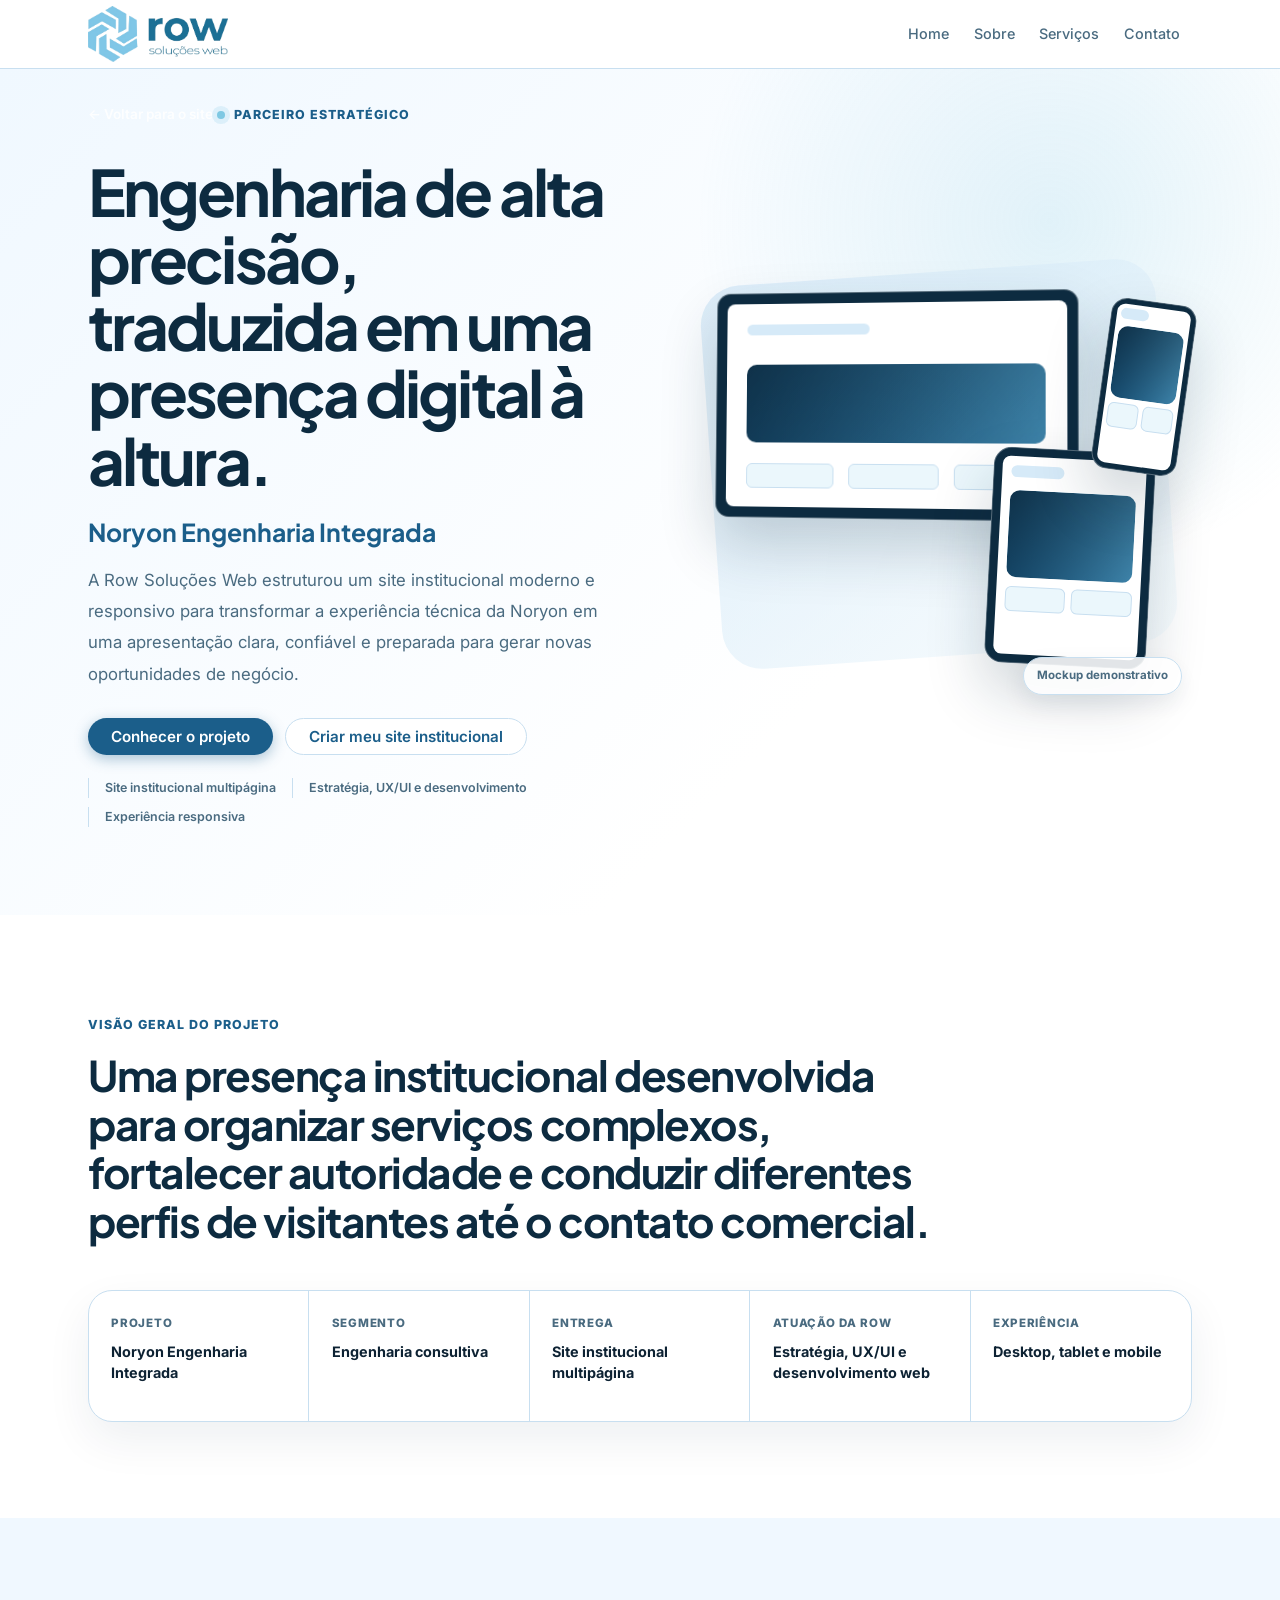
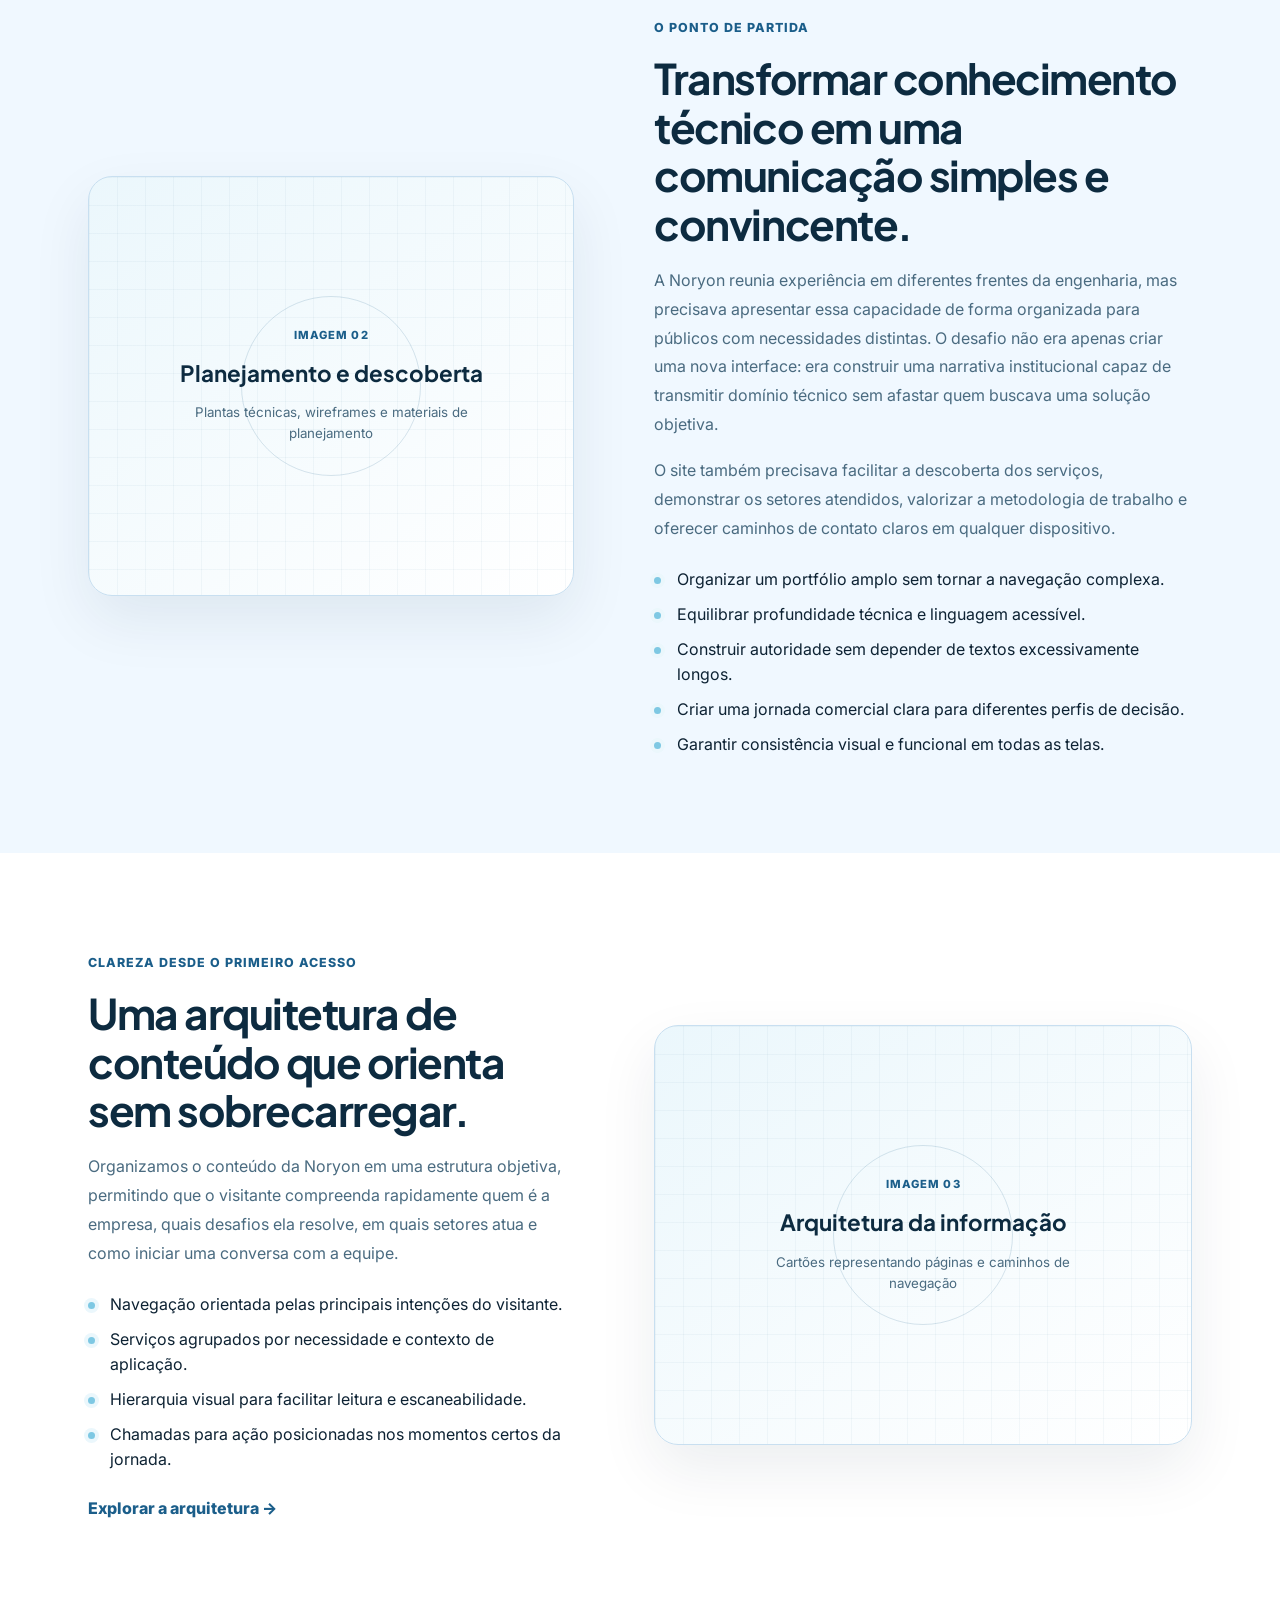
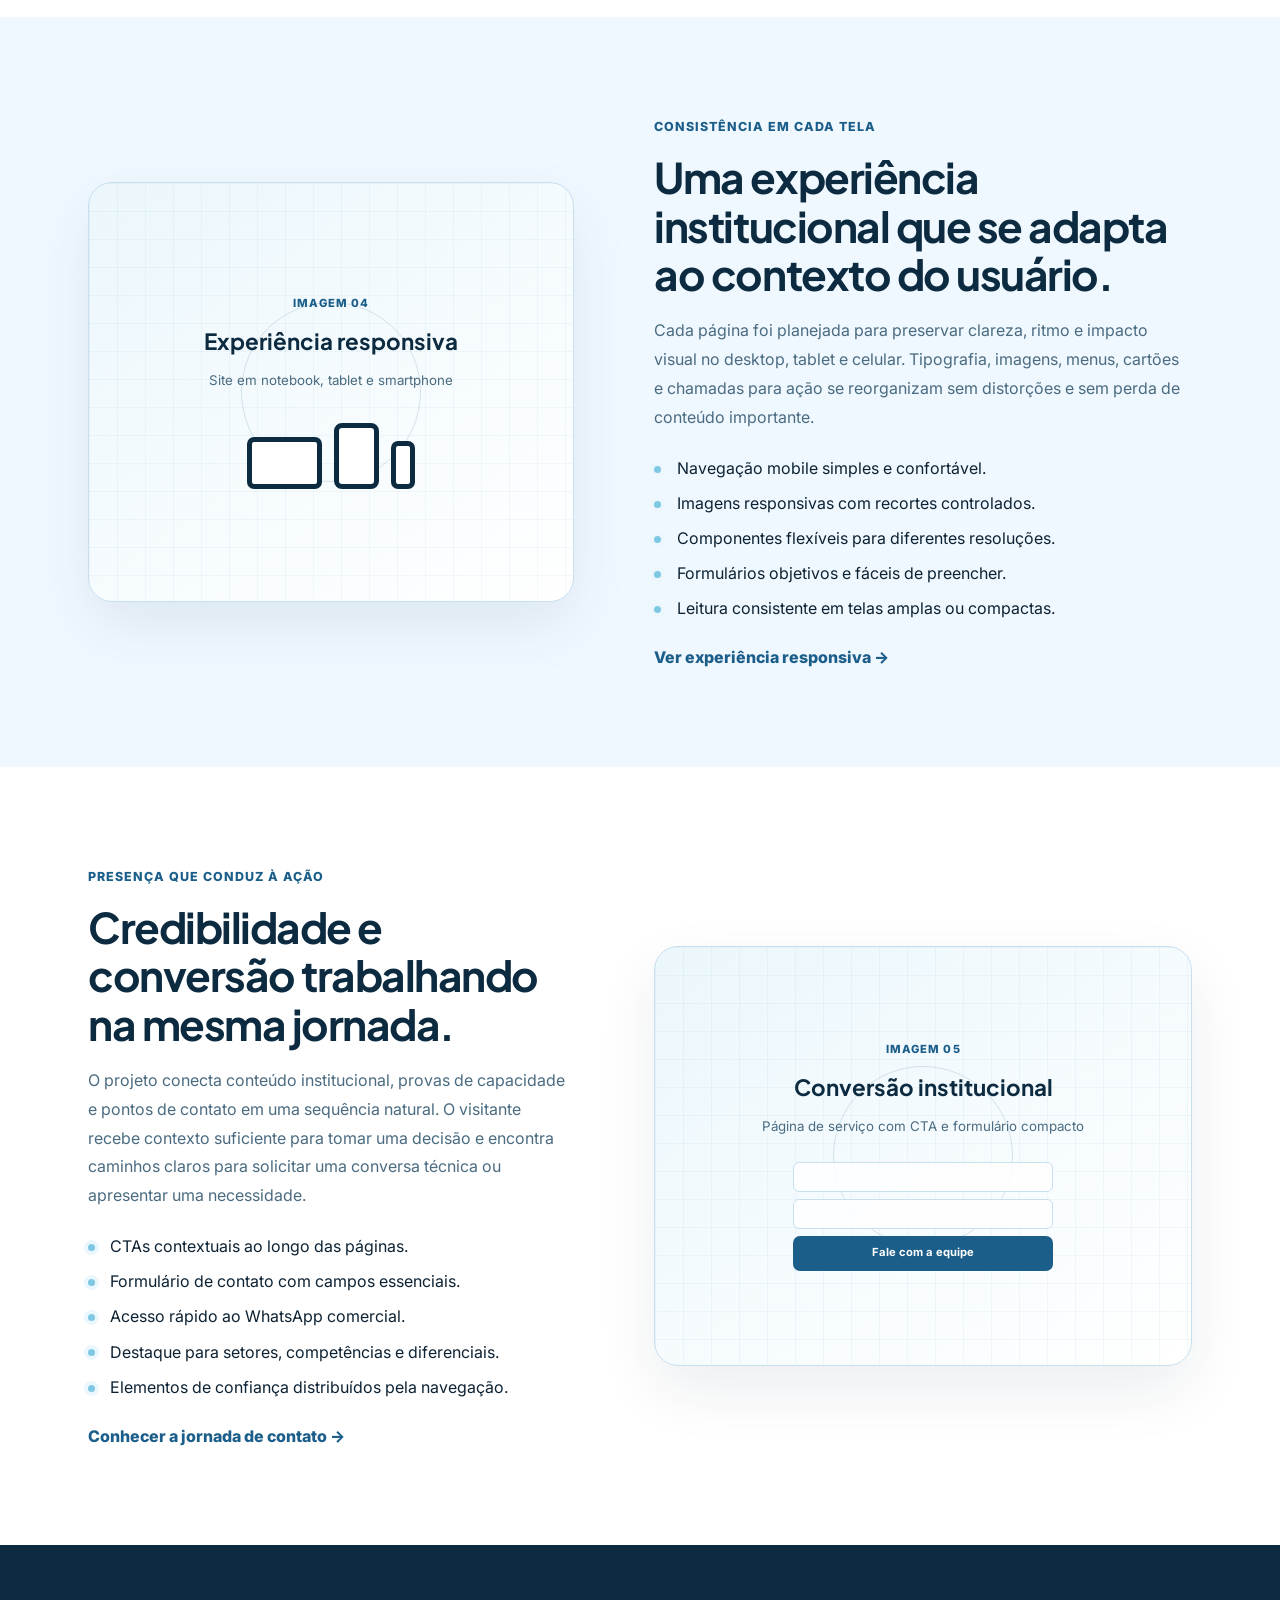
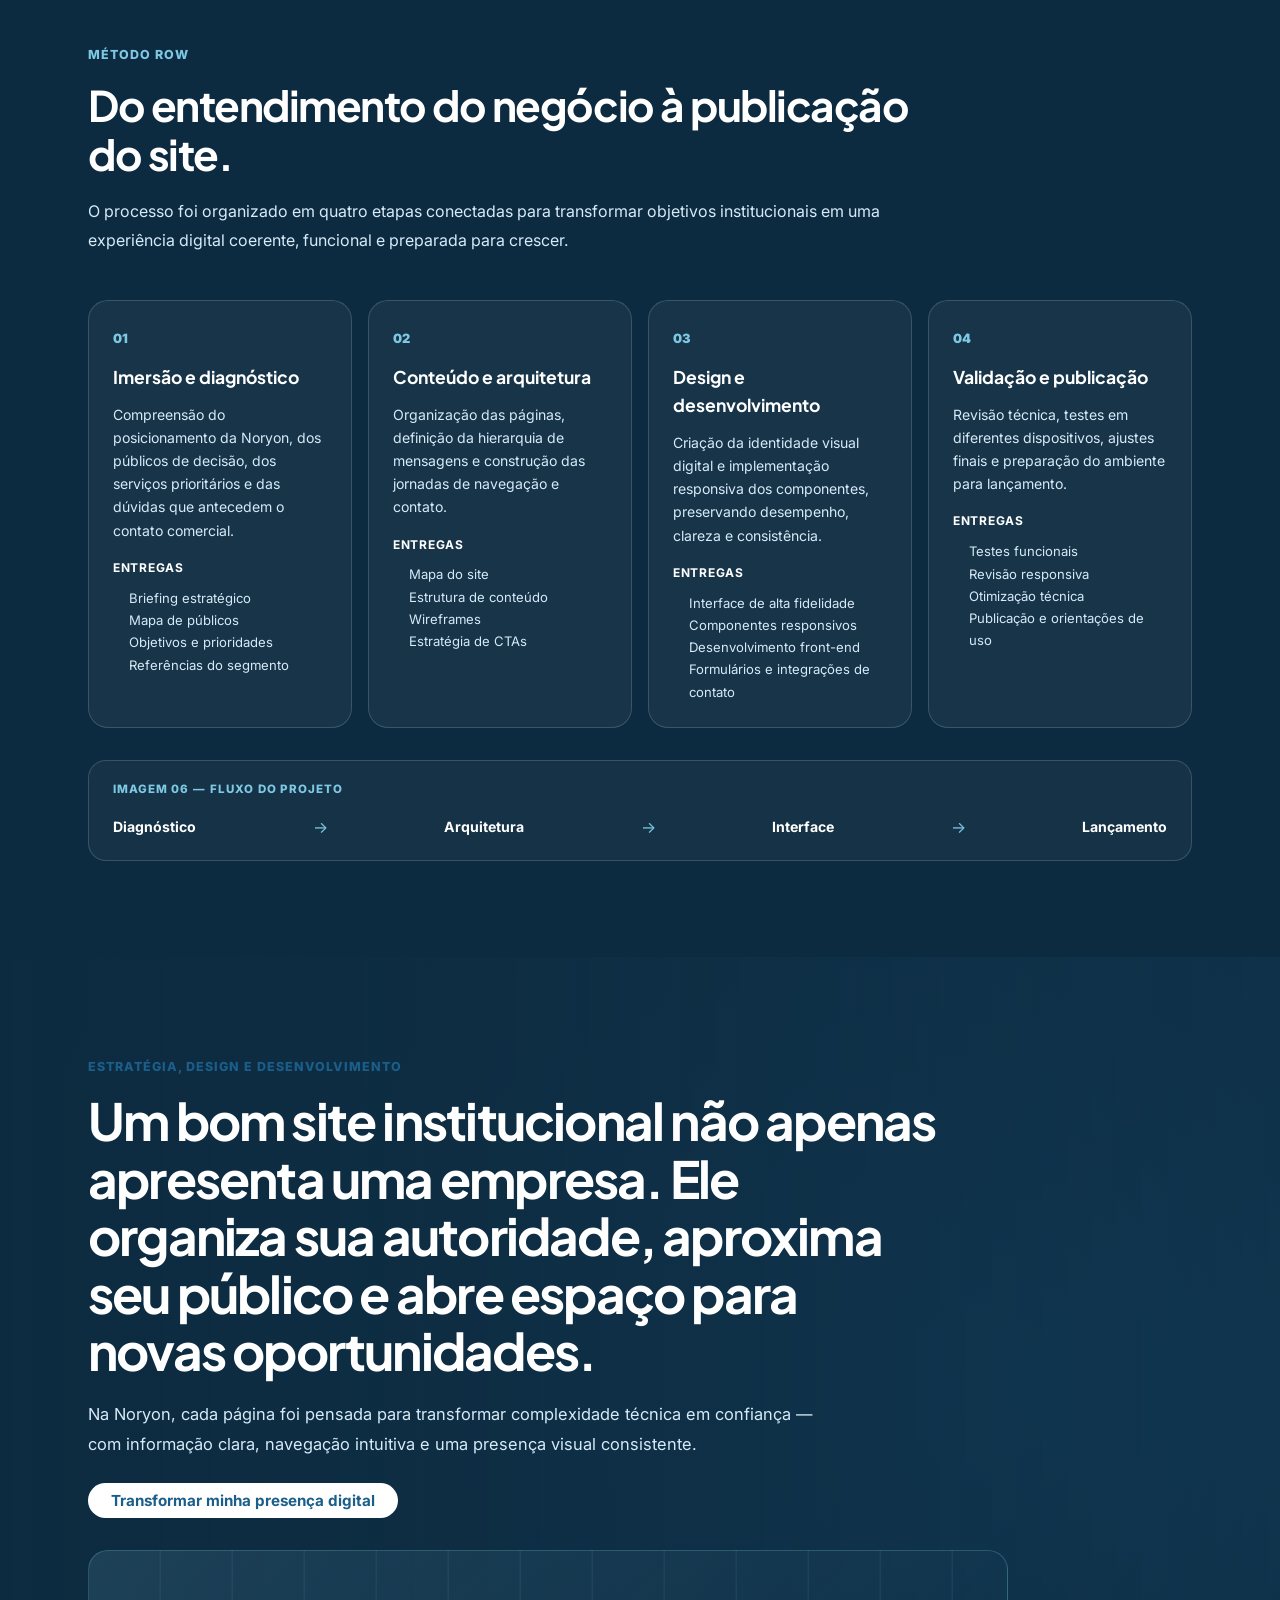
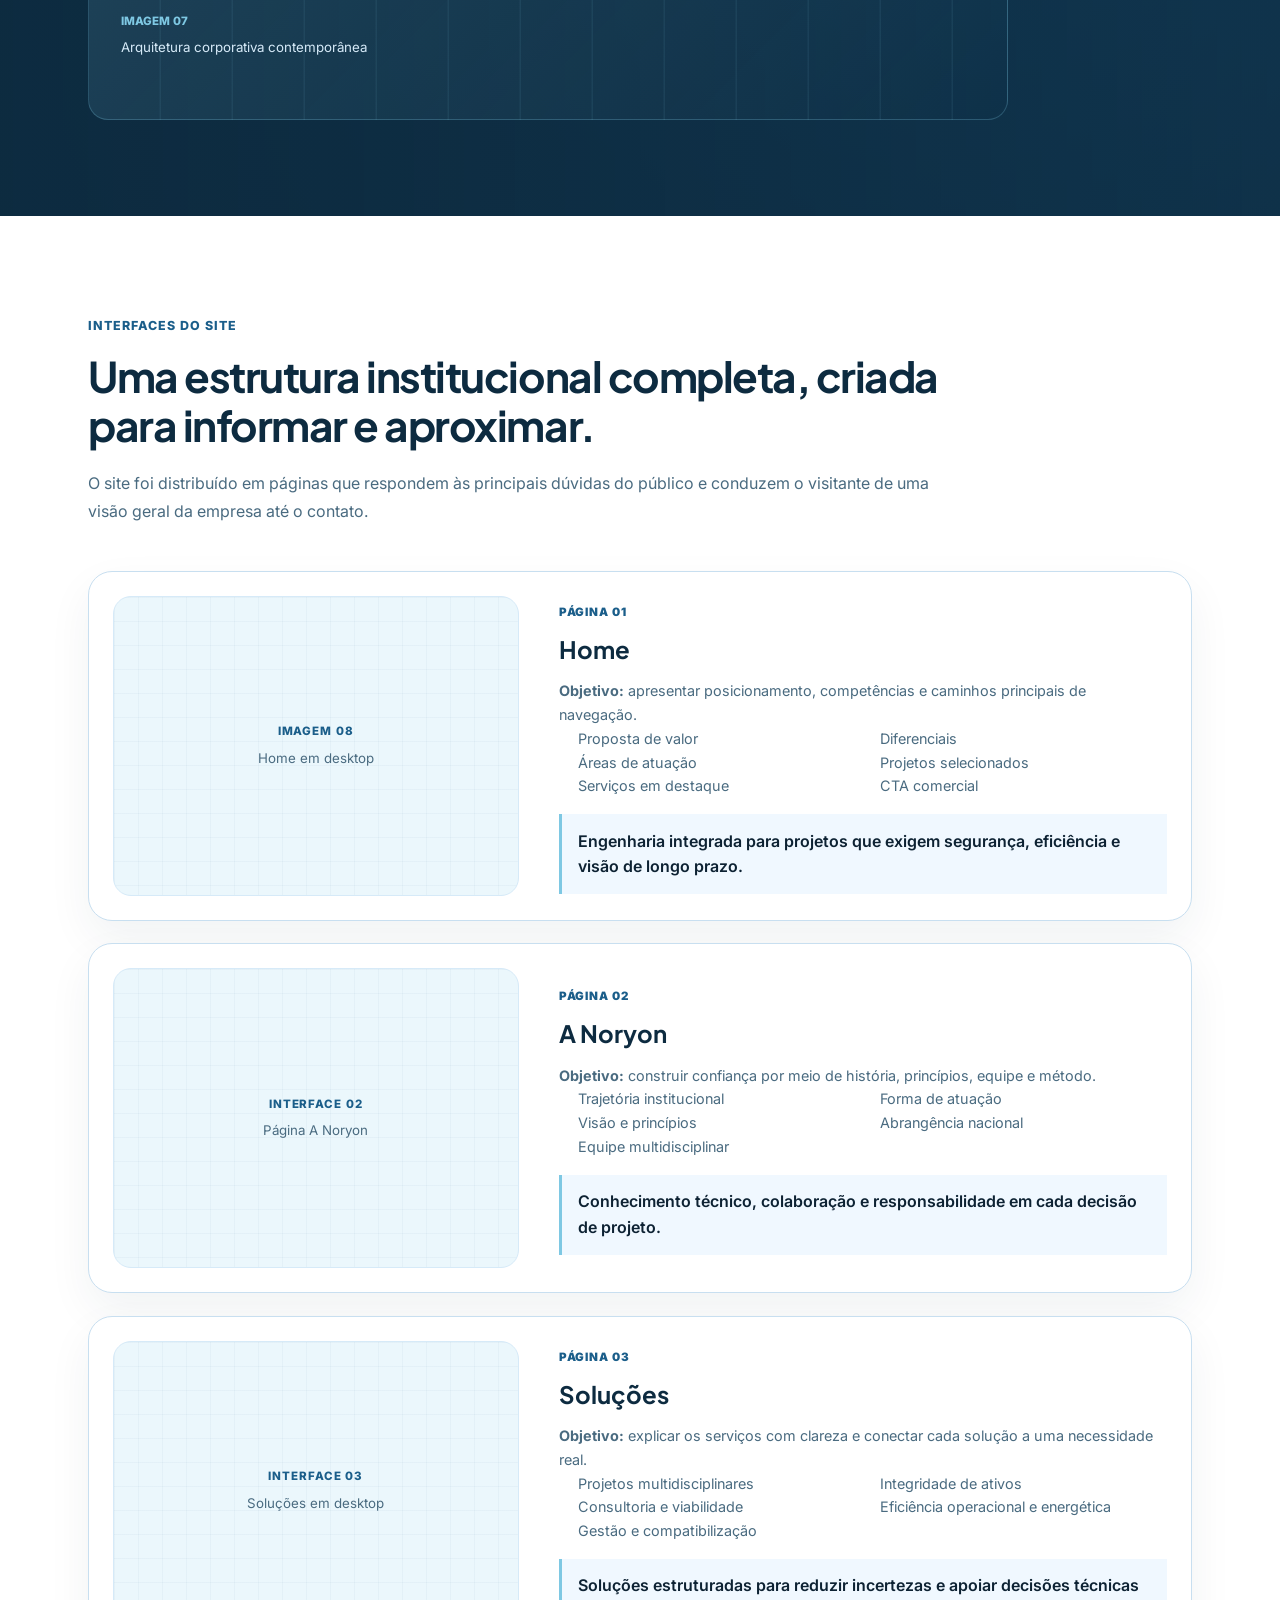
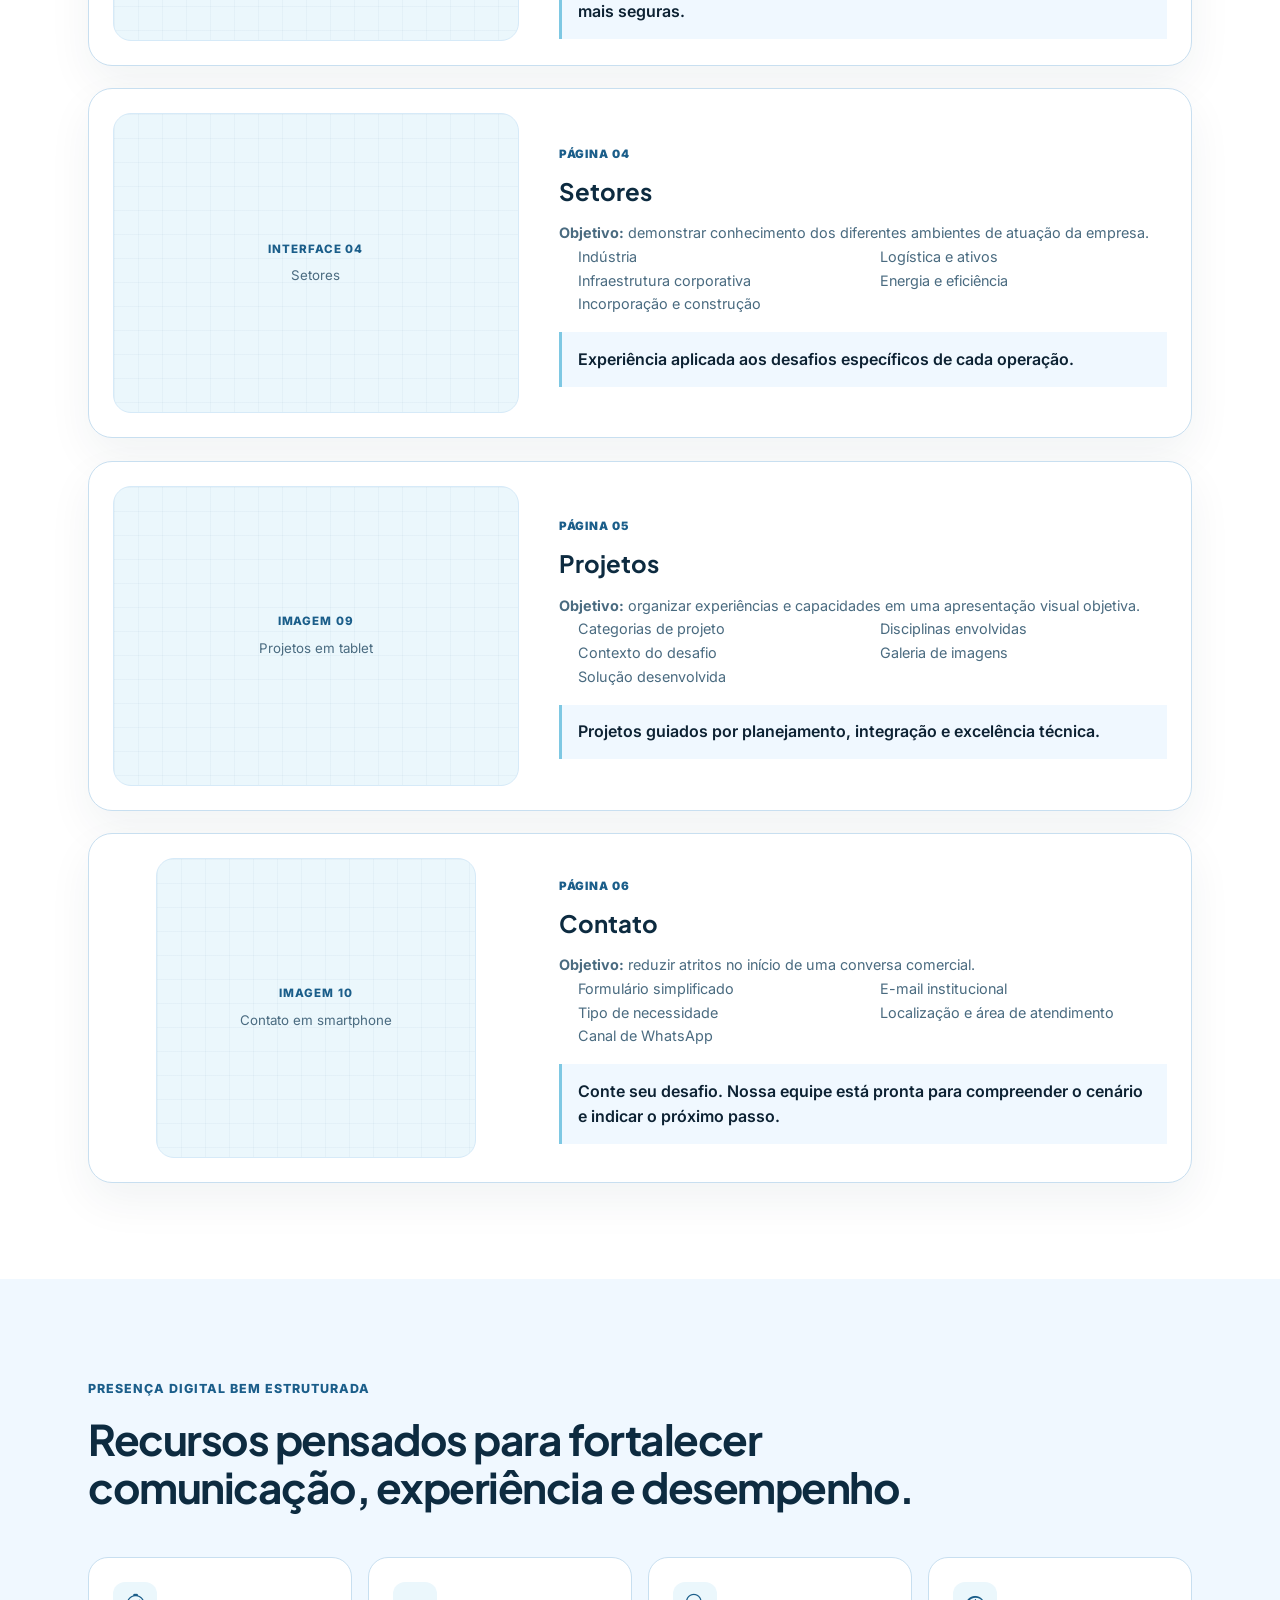
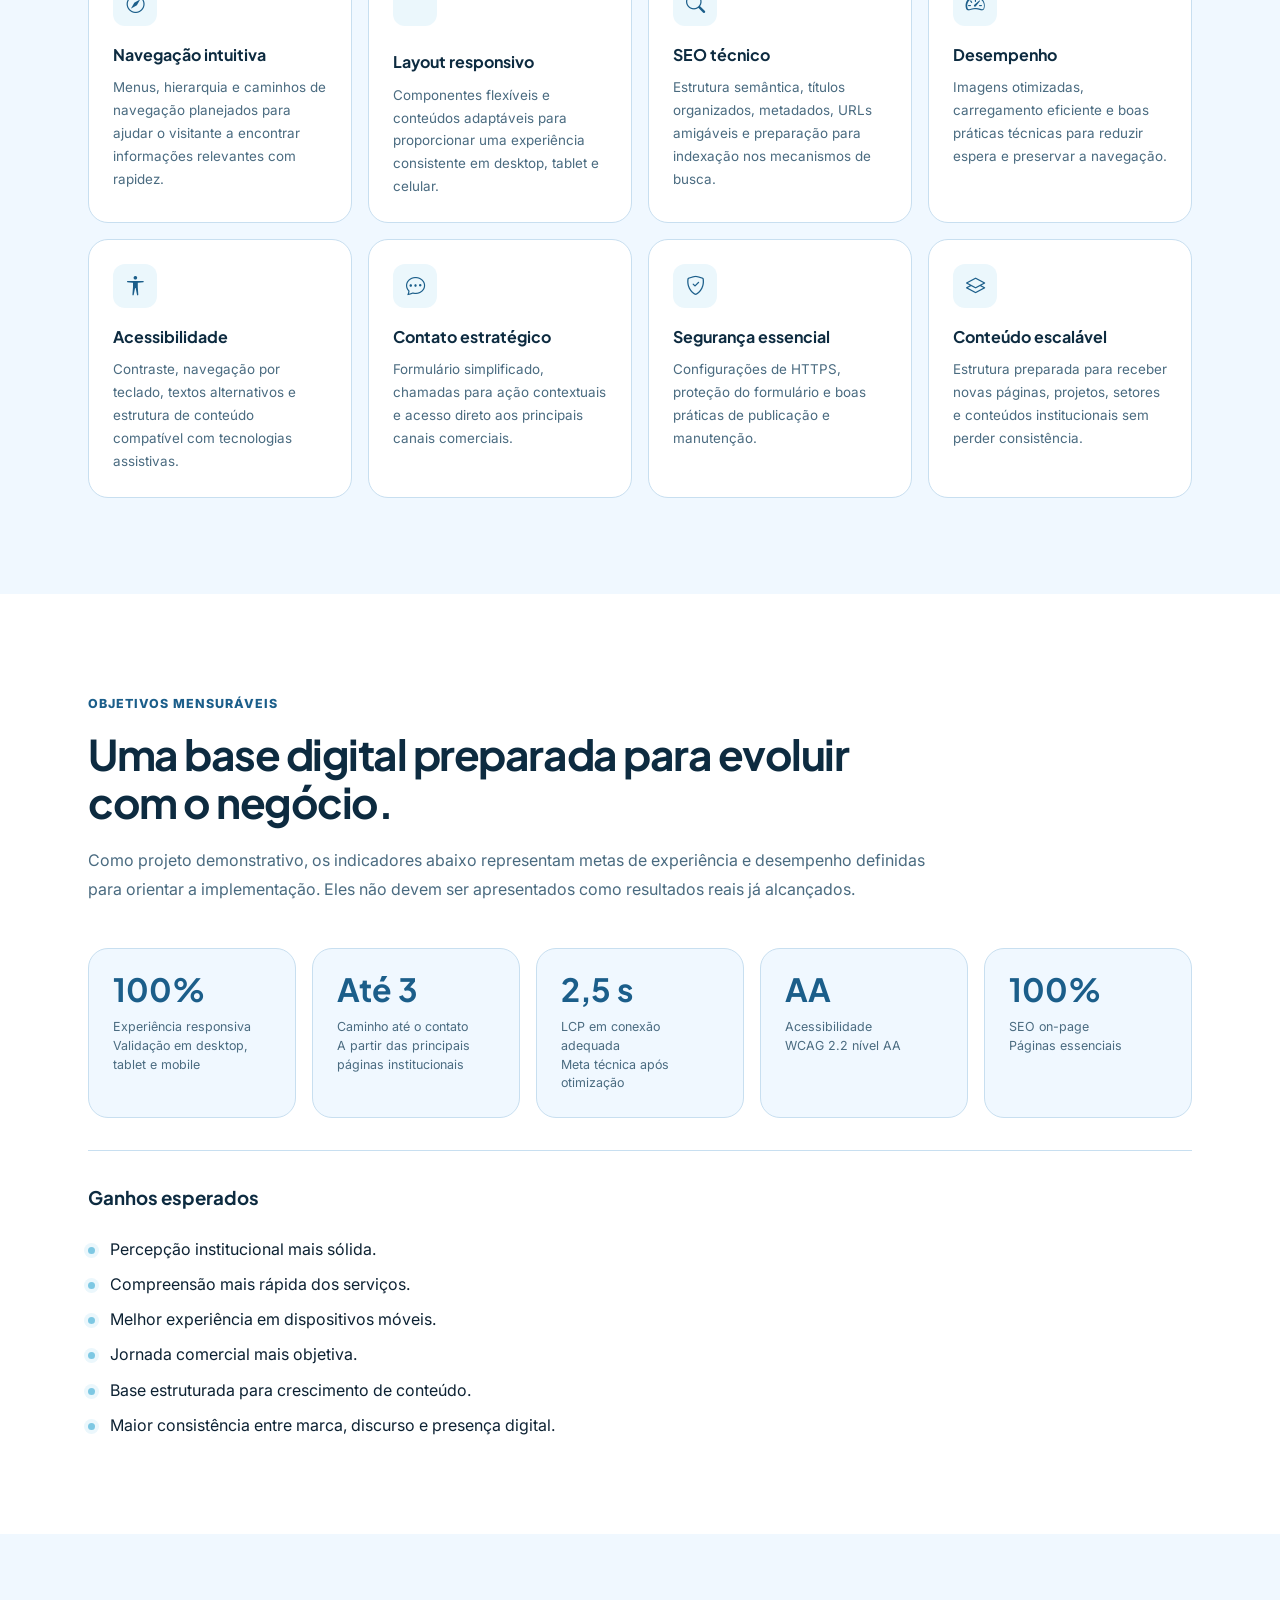
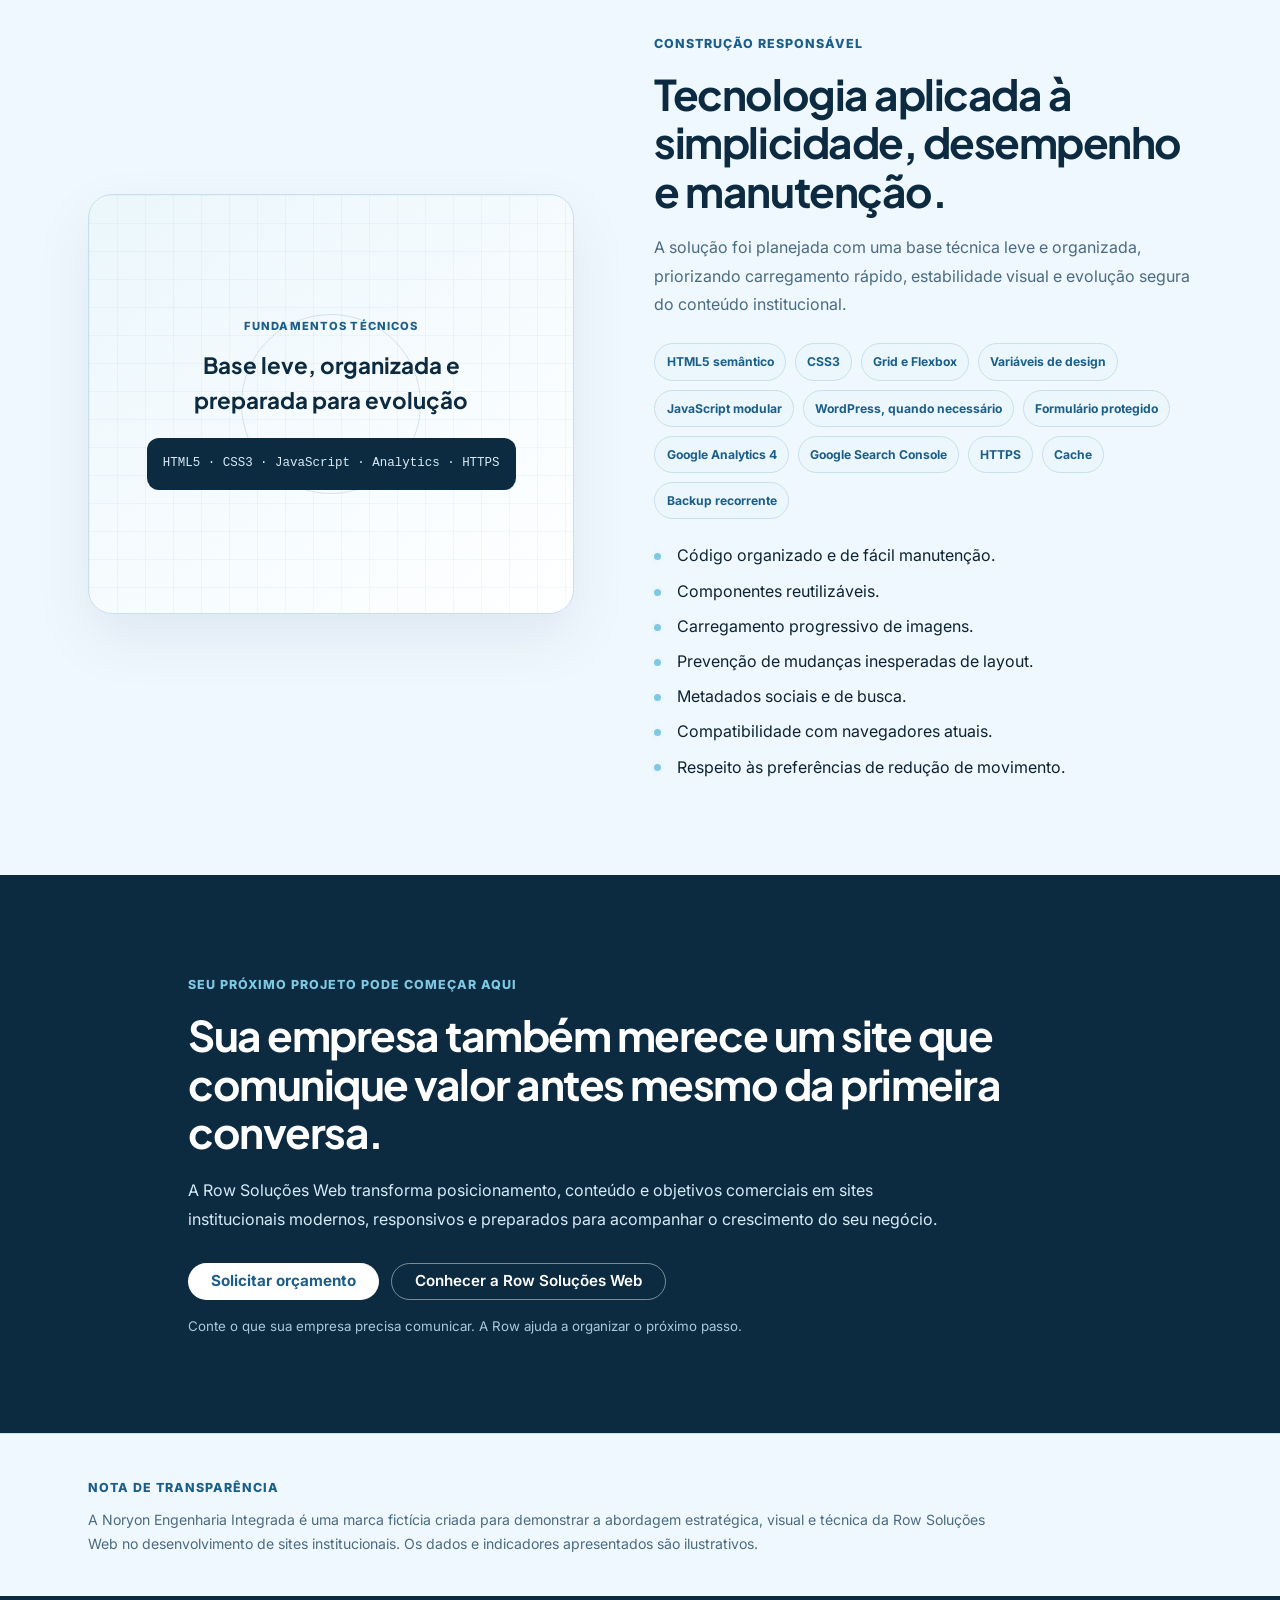
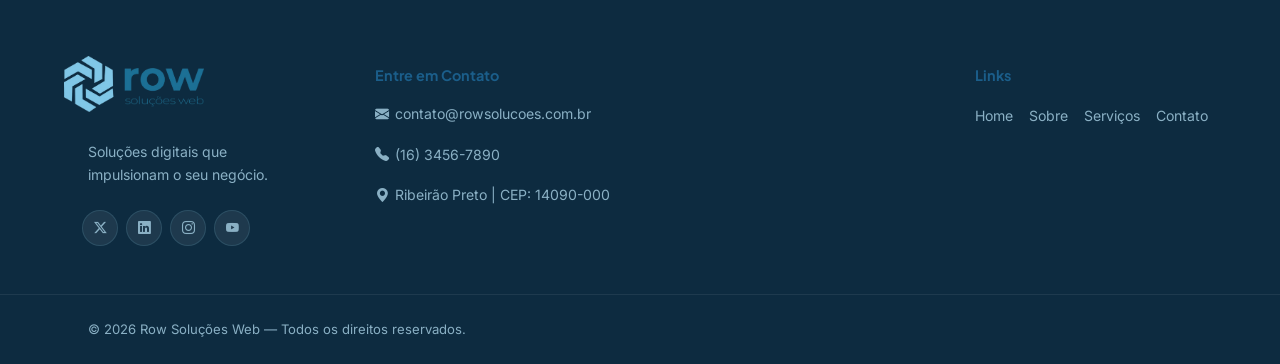
==== commit 06da246c: "update portfolio" ====
--- a/portfolio.html
+++ b/portfolio.html
@@ -4,9 +4,8 @@
 <head>
   <meta charset="UTF-8" />
   <meta name="viewport" content="width=device-width, initial-scale=1.0" />
-  <title>Portfólio | Row Soluções Web</title>
-  <meta name="description"
-    content="Conheça soluções demonstrativas desenvolvidas pela Row Soluções Web para diferentes necessidades de negócio: sites, sistemas, IA, dashboards, marca e infraestrutura." />
+  <title>Noryon Engenharia Integrada | Projeto de Site Institucional — Row Soluções Web</title>
+  <meta name="description" content="Conheça o projeto de site institucional desenvolvido pela Row Soluções Web para apresentar a Noryon Engenharia Integrada com clareza, credibilidade e foco comercial." />
   <link rel="stylesheet" href="style.css" />
   <link rel="preconnect" href="https://fonts.googleapis.com" />
   <link rel="preconnect" href="https://fonts.gstatic.com" crossorigin />
@@ -14,6 +13,1011 @@
     href="https://fonts.googleapis.com/css2?family=Inter:wght@400;500;600;700;800&family=Plus+Jakarta+Sans:wght@400;500;600;700;800&display=swap"
     rel="stylesheet" />
   <link rel="stylesheet" href="https://cdn.jsdelivr.net/npm/bootstrap-icons@1.13.1/font/bootstrap-icons.min.css">
+
+  <style>
+    /* =========================================================
+       NORYON — página de projeto institucional
+       A identidade segue a direção visual descrita no documento:
+       azul profundo, superfícies claras, ciano discreto e bastante respiro.
+       ========================================================= */
+
+    .noryon-page {
+      color: #0D2233;
+      background: #fff;
+      overflow: hidden;
+    }
+
+    .noryon-page h1,
+    .noryon-page h2,
+    .noryon-page h3 {
+      font-family: "Plus Jakarta Sans", sans-serif;
+    }
+
+    .noryon-hero {
+      background:
+        radial-gradient(circle at 82% 18%, rgba(126, 200, 227, .22), transparent 28%),
+        linear-gradient(135deg, #F0F8FF 0%, #FFFFFF 68%);
+      padding: 2rem 0 5.5rem;
+    }
+
+    .noryon-hero__inner {
+      min-height: 650px;
+      display: grid;
+      grid-template-columns: minmax(0, 1fr) minmax(420px, .95fr);
+      gap: 4rem;
+      align-items: center;
+    }
+
+    .noryon-eyebrow {
+      display: inline-flex;
+      align-items: center;
+      gap: .55rem;
+      color: #1B5E8A;
+      font-size: .78rem;
+      font-weight: 800;
+      letter-spacing: .08em;
+      text-transform: uppercase;
+      margin-bottom: 1rem;
+    }
+
+    .noryon-eyebrow__dot {
+      width: 8px;
+      height: 8px;
+      border-radius: 50%;
+      background: #7EC8E3;
+      box-shadow: 0 0 0 5px rgba(126,200,227,.2);
+    }
+
+    .noryon-hero h1 {
+      max-width: 720px;
+      margin: 0;
+      font-size: clamp(2.5rem, 5vw, 4.4rem);
+      line-height: 1.05;
+      letter-spacing: -.045em;
+      color: #0D2B40;
+    }
+
+    .noryon-hero h2 {
+      margin: 1.2rem 0 .8rem;
+      color: #1B5E8A;
+      font-size: clamp(1.2rem, 2vw, 1.55rem);
+    }
+
+    .noryon-hero p {
+      max-width: 690px;
+      margin: 0;
+      color: #4A6B80;
+      font-size: 1.05rem;
+      line-height: 1.85;
+    }
+
+    .noryon-hero__actions {
+      display: flex;
+      flex-wrap: wrap;
+      gap: .8rem;
+      margin-top: 1.8rem;
+    }
+
+    .noryon-hero__micro {
+      display: flex;
+      flex-wrap: wrap;
+      gap: .6rem 1rem;
+      margin-top: 1.4rem;
+      color: #4A6B80;
+      font-size: .78rem;
+      font-weight: 600;
+    }
+
+    .noryon-hero__micro span {
+      padding-left: 1rem;
+      border-left: 1px solid #C8DFF0;
+    }
+
+    .noryon-hero__visual {
+      min-height: 480px;
+      position: relative;
+      display: flex;
+      align-items: center;
+      justify-content: center;
+      isolation: isolate;
+    }
+
+    .noryon-hero__visual::before {
+      content: "";
+      position: absolute;
+      inset: 10% 5%;
+      border-radius: 40px;
+      background: linear-gradient(145deg, rgba(214,234,248,.8), rgba(235,247,252,.35));
+      transform: rotate(-4deg);
+      z-index: -1;
+    }
+
+    .noryon-device {
+      position: absolute;
+      background: #0D2B40;
+      border: 1px solid rgba(255,255,255,.3);
+      box-shadow: 0 28px 60px rgba(13,43,64,.2);
+    }
+
+    .noryon-device--laptop {
+      width: 72%;
+      aspect-ratio: 16 / 10;
+      left: 5%;
+      top: 14%;
+      border-radius: 14px;
+      padding: 10px;
+      transform: perspective(1000px) rotateY(-7deg) rotateX(2deg);
+    }
+
+    .noryon-device--tablet {
+      width: 32%;
+      aspect-ratio: 3 / 4;
+      right: 8%;
+      bottom: 8%;
+      border-radius: 18px;
+      padding: 8px;
+      transform: rotate(3deg);
+    }
+
+    .noryon-device--phone {
+      width: 17%;
+      aspect-ratio: 9 / 18;
+      right: 1%;
+      top: 16%;
+      border-radius: 16px;
+      padding: 5px;
+      transform: rotate(8deg);
+    }
+
+    .noryon-screen {
+      width: 100%;
+      height: 100%;
+      border-radius: 8px;
+      overflow: hidden;
+      background: #fff;
+      padding: 6%;
+    }
+
+    .noryon-screen__bar {
+      height: 7%;
+      width: 42%;
+      border-radius: 999px;
+      background: #D6EAF8;
+      margin-bottom: 10%;
+    }
+
+    .noryon-screen__hero {
+      height: 48%;
+      border-radius: 10px;
+      background:
+        linear-gradient(135deg, rgba(13,43,64,.88), rgba(27,94,138,.65)),
+        linear-gradient(90deg, #1B5E8A, #7EC8E3);
+    }
+
+    .noryon-screen__cards {
+      display: flex;
+      gap: 5%;
+      margin-top: 7%;
+    }
+
+    .noryon-screen__cards span {
+      flex: 1;
+      height: 25px;
+      border-radius: 6px;
+      background: #EBF7FC;
+      border: 1px solid #C8DFF0;
+    }
+
+    .noryon-visual-label {
+      position: absolute;
+      right: 2%;
+      bottom: 2%;
+      padding: .55rem .8rem;
+      border-radius: 999px;
+      background: rgba(255,255,255,.88);
+      border: 1px solid #C8DFF0;
+      color: #4A6B80;
+      font-size: .72rem;
+      font-weight: 700;
+      box-shadow: 0 10px 25px rgba(13,43,64,.08);
+    }
+
+    .noryon-section {
+      padding: 6rem 0;
+      background: #fff;
+    }
+
+    .noryon-section--soft {
+      background: #F0F8FF;
+    }
+
+    .noryon-section-heading {
+      max-width: 850px;
+      margin-bottom: 2.8rem;
+    }
+
+    .noryon-section-heading h2,
+    .noryon-split__content h2,
+    .noryon-cta h2 {
+      margin: 0;
+      color: #0D2B40;
+      font-size: clamp(1.9rem, 3.3vw, 3rem);
+      line-height: 1.15;
+      letter-spacing: -.035em;
+    }
+
+    .noryon-section-heading p {
+      margin: 1.2rem 0 0;
+      color: #4A6B80;
+      line-height: 1.8;
+    }
+
+    .noryon-ficha {
+      display: grid;
+      grid-template-columns: repeat(5, 1fr);
+      border: 1px solid #C8DFF0;
+      border-radius: 24px;
+      overflow: hidden;
+      background: #fff;
+      box-shadow: 0 18px 45px rgba(13,43,64,.07);
+    }
+
+    .noryon-ficha > div {
+      padding: 1.4rem;
+      min-height: 130px;
+      border-right: 1px solid #C8DFF0;
+    }
+
+    .noryon-ficha > div:last-child {
+      border-right: 0;
+    }
+
+    .noryon-ficha span {
+      display: block;
+      margin-bottom: .6rem;
+      color: #4A6B80;
+      font-size: .72rem;
+      font-weight: 800;
+      text-transform: uppercase;
+      letter-spacing: .06em;
+    }
+
+    .noryon-ficha strong {
+      display: block;
+      color: #0D2233;
+      line-height: 1.45;
+      font-size: .9rem;
+    }
+
+    .noryon-split {
+      display: grid;
+      grid-template-columns: minmax(0, .95fr) minmax(0, 1.05fr);
+      gap: 5rem;
+      align-items: center;
+    }
+
+    .noryon-split--reverse > :first-child {
+      order: 2;
+    }
+
+    .noryon-split--reverse > :last-child {
+      order: 1;
+    }
+
+    .noryon-split__content p {
+      color: #4A6B80;
+      line-height: 1.8;
+      margin: 1.1rem 0 0;
+    }
+
+    .noryon-list {
+      display: grid;
+      gap: .65rem;
+      margin: 1.5rem 0 0;
+      padding: 0;
+      list-style: none;
+    }
+
+    .noryon-list li {
+      position: relative;
+      padding-left: 1.4rem;
+      color: #0D2233;
+      line-height: 1.55;
+    }
+
+    .noryon-list li::before {
+      content: "";
+      position: absolute;
+      left: 0;
+      top: .62em;
+      width: 7px;
+      height: 7px;
+      border-radius: 50%;
+      background: #7EC8E3;
+      box-shadow: 0 0 0 4px #EBF7FC;
+    }
+
+    .noryon-inline-link {
+      display: inline-block;
+      margin-top: 1.5rem;
+      color: #1B5E8A;
+      font-weight: 800;
+      text-decoration: none;
+    }
+
+    .noryon-placeholder {
+      min-height: 420px;
+      border-radius: 24px;
+      border: 1px solid #C8DFF0;
+      background:
+        linear-gradient(rgba(27,94,138,.045) 1px, transparent 1px),
+        linear-gradient(90deg, rgba(27,94,138,.045) 1px, transparent 1px),
+        linear-gradient(145deg, #EBF7FC, #fff);
+      background-size: 28px 28px, 28px 28px, auto;
+      box-shadow: 0 24px 60px rgba(13,43,64,.08);
+      display: flex;
+      flex-direction: column;
+      align-items: center;
+      justify-content: center;
+      text-align: center;
+      padding: 2rem;
+      color: #1B5E8A;
+      overflow: hidden;
+      position: relative;
+    }
+
+    .noryon-placeholder::after {
+      content: "";
+      position: absolute;
+      width: 180px;
+      height: 180px;
+      border: 1px solid rgba(27,94,138,.16);
+      border-radius: 50%;
+    }
+
+    .noryon-placeholder > * {
+      position: relative;
+      z-index: 1;
+    }
+
+    .noryon-placeholder > span {
+      font-size: .7rem;
+      font-weight: 800;
+      letter-spacing: .1em;
+      text-transform: uppercase;
+    }
+
+    .noryon-placeholder strong {
+      margin-top: .7rem;
+      max-width: 340px;
+      font-family: "Plus Jakarta Sans", sans-serif;
+      font-size: 1.4rem;
+      color: #0D2B40;
+    }
+
+    .noryon-placeholder small {
+      margin-top: .65rem;
+      max-width: 360px;
+      color: #4A6B80;
+      line-height: 1.6;
+    }
+
+    .noryon-mini-devices {
+      display: flex;
+      align-items: end;
+      gap: 12px;
+      margin-top: 2rem;
+    }
+
+    .noryon-mini-devices i {
+      display: block;
+      width: 75px;
+      height: 52px;
+      border: 5px solid #0D2B40;
+      border-radius: 7px;
+      background: #fff;
+    }
+
+    .noryon-mini-devices i:nth-child(2) {
+      width: 45px;
+      height: 66px;
+      border-radius: 8px;
+    }
+
+    .noryon-mini-devices i:nth-child(3) {
+      width: 24px;
+      height: 48px;
+      border-radius: 7px;
+    }
+
+    .noryon-placeholder__form {
+      width: min(260px, 100%);
+      display: grid;
+      gap: 7px;
+      margin-top: 1.5rem;
+      text-align: left;
+    }
+
+    .noryon-placeholder__form span {
+      height: 30px;
+      border-radius: 6px;
+      background: rgba(255,255,255,.85);
+      border: 1px solid #C8DFF0;
+    }
+
+    .noryon-placeholder__form b {
+      padding: .55rem;
+      border-radius: 7px;
+      background: #1B5E8A;
+      color: #fff;
+      font-size: .7rem;
+      text-align: center;
+    }
+
+    .noryon-placeholder--code code {
+      display: block;
+      max-width: 390px;
+      margin-top: 1.2rem;
+      padding: 1rem;
+      border-radius: 12px;
+      background: #0D2B40;
+      color: #D6EAF8;
+      font-family: monospace;
+      font-size: .78rem;
+      line-height: 1.6;
+    }
+
+    .noryon-process {
+      padding: 6rem 0;
+      background: #0D2B40;
+      color: #fff;
+    }
+
+    .noryon-section-heading--dark h2 {
+      color: #fff;
+    }
+
+    .noryon-section-heading--dark p {
+      color: #D6EAF8;
+    }
+
+    .noryon-section-heading--dark .noryon-eyebrow {
+      color: #7EC8E3;
+    }
+
+    .noryon-process__grid {
+      display: grid;
+      grid-template-columns: repeat(4, 1fr);
+      gap: 1rem;
+    }
+
+    .noryon-process__grid article {
+      padding: 1.5rem;
+      border: 1px solid rgba(214,234,248,.18);
+      border-radius: 20px;
+      background: rgba(255,255,255,.045);
+    }
+
+    .noryon-process__grid article > span {
+      color: #7EC8E3;
+      font-size: .8rem;
+      font-weight: 900;
+    }
+
+    .noryon-process__grid h3 {
+      margin: .8rem 0 .7rem;
+      color: #fff;
+      font-size: 1.1rem;
+    }
+
+    .noryon-process__grid p {
+      color: #D6EAF8;
+      line-height: 1.65;
+      font-size: .88rem;
+    }
+
+    .noryon-process__grid strong {
+      display: block;
+      margin-top: 1rem;
+      color: #fff;
+      font-size: .75rem;
+      text-transform: uppercase;
+      letter-spacing: .06em;
+    }
+
+    .noryon-process__grid ul {
+      margin: .6rem 0 0;
+      padding-left: 1rem;
+      color: #D6EAF8;
+      font-size: .82rem;
+      line-height: 1.7;
+    }
+
+    .noryon-process__visual {
+      margin-top: 2rem;
+      padding: 1.2rem 1.5rem;
+      border: 1px solid rgba(214,234,248,.18);
+      border-radius: 18px;
+      background: rgba(255,255,255,.035);
+    }
+
+    .noryon-process__visual > span {
+      display: block;
+      color: #7EC8E3;
+      font-size: .72rem;
+      font-weight: 800;
+      text-transform: uppercase;
+      letter-spacing: .08em;
+      margin-bottom: 1rem;
+    }
+
+    .noryon-process__visual div {
+      display: flex;
+      justify-content: space-between;
+      align-items: center;
+      gap: 1rem;
+    }
+
+    .noryon-process__visual b {
+      color: #fff;
+      font-size: .88rem;
+    }
+
+    .noryon-process__visual i {
+      color: #7EC8E3;
+      font-style: normal;
+    }
+
+    .noryon-manifesto {
+      padding: 6rem 0;
+      background:
+        linear-gradient(90deg, rgba(13,43,64,.98), rgba(13,43,64,.78)),
+        radial-gradient(circle at 80% 50%, #1B5E8A, #0D2B40);
+      color: #fff;
+    }
+
+    .noryon-manifesto__inner {
+      max-width: 920px;
+      position: relative;
+    }
+
+    .noryon-manifesto h2 {
+      max-width: 850px;
+      margin: 0;
+      color: #fff;
+      font-size: clamp(2rem, 4vw, 3.4rem);
+      line-height: 1.12;
+      letter-spacing: -.035em;
+    }
+
+    .noryon-manifesto p {
+      max-width: 750px;
+      margin: 1.3rem 0 0;
+      color: #D6EAF8;
+      line-height: 1.8;
+      font-size: 1.03rem;
+    }
+
+    .noryon-manifesto .btn {
+      margin-top: 1.5rem;
+    }
+
+    .noryon-manifesto__visual {
+      margin-top: 2rem;
+      min-height: 170px;
+      border-radius: 20px;
+      border: 1px solid rgba(126,200,227,.25);
+      background:
+        linear-gradient(135deg, rgba(126,200,227,.14), transparent),
+        repeating-linear-gradient(90deg, transparent 0 70px, rgba(126,200,227,.08) 71px 72px);
+      display: flex;
+      flex-direction: column;
+      justify-content: center;
+      padding: 2rem;
+    }
+
+    .noryon-manifesto__visual span {
+      color: #7EC8E3;
+      font-size: .72rem;
+      font-weight: 800;
+      text-transform: uppercase;
+    }
+
+    .noryon-manifesto__visual small {
+      margin-top: .4rem;
+      color: #D6EAF8;
+    }
+
+    .noryon-pages {
+      display: grid;
+      gap: 1.4rem;
+    }
+
+    .noryon-page-card {
+      display: grid;
+      grid-template-columns: minmax(260px, .8fr) minmax(0, 1.2fr);
+      gap: 2.5rem;
+      padding: 1.5rem;
+      border: 1px solid #C8DFF0;
+      border-radius: 24px;
+      background: #fff;
+      box-shadow: 0 18px 45px rgba(13,43,64,.06);
+      align-items: center;
+    }
+
+    .noryon-page-card__visual {
+      min-height: 300px;
+      border-radius: 18px;
+      background:
+        linear-gradient(rgba(27,94,138,.04) 1px, transparent 1px),
+        linear-gradient(90deg, rgba(27,94,138,.04) 1px, transparent 1px),
+        #EBF7FC;
+      background-size: 24px 24px;
+      display: flex;
+      flex-direction: column;
+      justify-content: center;
+      align-items: center;
+      text-align: center;
+      color: #1B5E8A;
+      border: 1px solid #D6EAF8;
+    }
+
+    .noryon-page-card__visual span {
+      font-size: .72rem;
+      font-weight: 800;
+      text-transform: uppercase;
+      letter-spacing: .08em;
+    }
+
+    .noryon-page-card__visual small {
+      margin-top: .45rem;
+      color: #4A6B80;
+    }
+
+    .noryon-page-card__visual--phone {
+      max-width: 320px;
+      width: 100%;
+      justify-self: center;
+    }
+
+    .noryon-page-card__number {
+      color: #1B5E8A;
+      font-size: .72rem;
+      font-weight: 900;
+      text-transform: uppercase;
+      letter-spacing: .08em;
+    }
+
+    .noryon-page-card h3 {
+      margin: .4rem 0 .7rem;
+      color: #0D2B40;
+      font-size: 1.5rem;
+    }
+
+    .noryon-page-card p,
+    .noryon-page-card li {
+      color: #4A6B80;
+      line-height: 1.65;
+      font-size: .9rem;
+    }
+
+    .noryon-page-card ul {
+      columns: 2;
+      padding-left: 1.2rem;
+    }
+
+    .noryon-page-card blockquote {
+      margin: 1rem 0 0;
+      padding: .9rem 1rem;
+      border-left: 3px solid #7EC8E3;
+      background: #F0F8FF;
+      color: #0D2233;
+      font-weight: 600;
+      line-height: 1.6;
+    }
+
+    .noryon-resource-grid {
+      display: grid;
+      grid-template-columns: repeat(4, 1fr);
+      gap: 1rem;
+    }
+
+    .noryon-resource-grid article {
+      padding: 1.5rem;
+      border: 1px solid #C8DFF0;
+      border-radius: 20px;
+      background: #fff;
+      transition: transform .2s ease, box-shadow .2s ease;
+    }
+
+    .noryon-resource-grid article:hover {
+      transform: translateY(-3px);
+      box-shadow: 0 18px 40px rgba(13,43,64,.08);
+    }
+
+    .noryon-resource-grid i {
+      display: inline-flex;
+      width: 44px;
+      height: 44px;
+      align-items: center;
+      justify-content: center;
+      border-radius: 12px;
+      background: #EBF7FC;
+      color: #1B5E8A;
+      font-size: 1.2rem;
+    }
+
+    .noryon-resource-grid h3 {
+      margin: 1rem 0 .55rem;
+      color: #0D2B40;
+      font-size: 1rem;
+    }
+
+    .noryon-resource-grid p {
+      margin: 0;
+      color: #4A6B80;
+      font-size: .84rem;
+      line-height: 1.7;
+    }
+
+    .noryon-metrics {
+      display: grid;
+      grid-template-columns: repeat(5, 1fr);
+      gap: 1rem;
+    }
+
+    .noryon-metrics > div {
+      padding: 1.5rem;
+      border-radius: 20px;
+      border: 1px solid #C8DFF0;
+      background: #F0F8FF;
+    }
+
+    .noryon-metrics strong {
+      display: block;
+      color: #1B5E8A;
+      font-family: "Plus Jakarta Sans", sans-serif;
+      font-size: 2rem;
+      line-height: 1;
+    }
+
+    .noryon-metrics span {
+      display: block;
+      margin-top: .8rem;
+      color: #4A6B80;
+      font-size: .78rem;
+      line-height: 1.5;
+    }
+
+    .noryon-gains {
+      margin-top: 2rem;
+      padding-top: 2rem;
+      border-top: 1px solid #C8DFF0;
+    }
+
+    .noryon-gains h3 {
+      margin: 0;
+      color: #0D2B40;
+    }
+
+    .noryon-stack {
+      display: flex;
+      flex-wrap: wrap;
+      gap: .55rem;
+      margin-top: 1.5rem;
+    }
+
+    .noryon-stack span {
+      padding: .5rem .7rem;
+      border-radius: 999px;
+      background: #EBF7FC;
+      border: 1px solid #C8DFF0;
+      color: #1B5E8A;
+      font-size: .76rem;
+      font-weight: 700;
+    }
+
+    .noryon-cta {
+      padding: 6rem 0;
+      background: #0D2B40;
+      color: #fff;
+    }
+
+    .noryon-cta__inner {
+      max-width: 1000px;
+    }
+
+    .noryon-cta h2 {
+      color: #fff;
+      max-width: 900px;
+    }
+
+    .noryon-cta p {
+      max-width: 780px;
+      color: #D6EAF8;
+      line-height: 1.8;
+      margin: 1.2rem 0 0;
+    }
+
+    .noryon-cta .noryon-eyebrow {
+      color: #7EC8E3;
+    }
+
+    .noryon-cta small {
+      display: block;
+      margin-top: 1rem;
+      color: #A8C9DC;
+    }
+
+    .btn--outline {
+      border: 1px solid #C8DFF0;
+      color: #1B5E8A;
+      background: #fff;
+    }
+
+    .btn--outline-light {
+      border: 1px solid rgba(255,255,255,.45);
+      color: #fff;
+      background: transparent;
+    }
+
+    .noryon-transparency {
+      padding: 2.5rem 0;
+      background: #F0F8FF;
+      border-top: 1px solid #C8DFF0;
+    }
+
+    .noryon-transparency p {
+      max-width: 920px;
+      margin: 0;
+      color: #4A6B80;
+      line-height: 1.7;
+      font-size: .88rem;
+    }
+
+    .noryon-transparency .noryon-eyebrow {
+      margin-bottom: .65rem;
+    }
+
+    @media (max-width: 1100px) {
+      .noryon-hero__inner {
+        grid-template-columns: 1fr;
+      }
+
+      .noryon-hero__visual {
+        max-width: 760px;
+        width: 100%;
+        margin: 0 auto;
+      }
+
+      .noryon-ficha {
+        grid-template-columns: repeat(3, 1fr);
+      }
+
+      .noryon-ficha > div:nth-child(3) {
+        border-right: 0;
+      }
+
+      .noryon-ficha > div:nth-child(-n+3) {
+        border-bottom: 1px solid #C8DFF0;
+      }
+
+      .noryon-process__grid {
+        grid-template-columns: repeat(2, 1fr);
+      }
+
+      .noryon-resource-grid {
+        grid-template-columns: repeat(2, 1fr);
+      }
+
+      .noryon-metrics {
+        grid-template-columns: repeat(3, 1fr);
+      }
+    }
+
+    @media (max-width: 760px) {
+      .noryon-hero {
+        padding-bottom: 4rem;
+      }
+
+      .noryon-hero__inner {
+        min-height: auto;
+        gap: 2.5rem;
+      }
+
+      .noryon-hero__visual {
+        min-height: 330px;
+      }
+
+      .noryon-device--laptop {
+        width: 75%;
+      }
+
+      .noryon-device--tablet {
+        width: 30%;
+      }
+
+      .noryon-device--phone {
+        width: 18%;
+      }
+
+      .noryon-section,
+      .noryon-process,
+      .noryon-manifesto,
+      .noryon-cta {
+        padding: 4rem 0;
+      }
+
+      .noryon-ficha {
+        grid-template-columns: 1fr;
+      }
+
+      .noryon-ficha > div,
+      .noryon-ficha > div:nth-child(3) {
+        border-right: 0;
+        border-bottom: 1px solid #C8DFF0;
+      }
+
+      .noryon-ficha > div:last-child {
+        border-bottom: 0;
+      }
+
+      .noryon-split {
+        grid-template-columns: 1fr;
+        gap: 2rem;
+      }
+
+      .noryon-split--reverse > :first-child,
+      .noryon-split--reverse > :last-child {
+        order: initial;
+      }
+
+      .noryon-placeholder {
+        min-height: 320px;
+      }
+
+      .noryon-process__grid,
+      .noryon-resource-grid,
+      .noryon-metrics {
+        grid-template-columns: 1fr;
+      }
+
+      .noryon-process__visual div {
+        flex-direction: column;
+        align-items: flex-start;
+      }
+
+      .noryon-process__visual i {
+        display: none;
+      }
+
+      .noryon-page-card {
+        grid-template-columns: 1fr;
+        gap: 1.5rem;
+      }
+
+      .noryon-page-card__visual {
+        min-height: 240px;
+      }
+
+      .noryon-page-card ul {
+        columns: 1;
+      }
+
+      .noryon-hero__micro span {
+        border-left: 0;
+        padding-left: 0;
+        width: 100%;
+      }
+    }
+
+    @media (prefers-reduced-motion: reduce) {
+      .noryon-resource-grid article {
+        transition: none;
+      }
+    }
+  </style>
+
 </head>
 
 <body>
@@ -21,8 +1025,8 @@
   <!-- ===== HEADER / NAV (idêntico ao index.html) ===== -->
   <header class="header" id="header">
     <div class="container header__inner">
-      <a href="#" class="header__logo">
-        <img src="logo1.png" alt="Row Soluções Web" style="width: 140px; height: 80px; object-fit: contain " />
+      <a href="index.html" class="header__logo">
+        <img src="img_conteudo/logo1.png" alt="Row Soluções Web" style="width: 140px; height: 80px; object-fit: contain " />
         <!-- <div class="logo-brand">
           <span class="logo-row">row</span>
           <span class="logo-subtitle">soluções web</span>
@@ -40,9 +1044,9 @@
           <li class="nav__item">
             <a href="index.html#servicos" class="nav__link">Serviços</a>
           </li>
-          <li class="nav__item">
+          <!-- <li class="nav__item">
             <a href="portfolio.html" class="nav__link">Portfólio</a>
-          </li>
+          </li> -->
           <li class="nav__item">
             <a href="https://wa.me/0000000000000" target="_blank" class="nav__link">Contato </a>
           </li>
@@ -51,268 +1055,518 @@
     </div>
   </header>
 
-  <main>
-
-    <!-- ===== HERO DO PROJETO ===== -->
-    <section class="case-hero">
-      <div class="container case-hero__inner">
-        <a href="index.html" class="case-hero__back">← Voltar para o site</a>
-        <span class="hero__badge">
-          <span class="hero__badge-dot"></span>
-          Parceiro Estratégico · Projeto Demonstrativo
-        </span>
-        <h1 class="case-hero__title">Altiora Casa &amp; Design</h1>
-        <p class="case-hero__subtitle">
-          Plataforma de e-commerce premium integrada a portal B2B, automações
-          comerciais e dashboard executivo.
-        </p>
-        <div class="case-hero__tags">
-          <span class="case-hero__tag">Ecommerce</span>
-          <span class="case-hero__tag">Portal Corporativo</span>
-          <span class="case-hero__tag">Dashboard Executivo</span>
-          <span class="case-hero__tag">Casa e Decoração</span>
-        </div>
-      </div>
-    </section>
-
-    <!-- ===== SOBRE O PROJETO ===== -->
-    <section class="case-section">
-      <div class="container case-section__inner">
-        <span class="case-section__eyebrow">Sobre o Projeto</span>
-        <h2 class="case-section__title">Um ecossistema digital para uma operação premium</h2>
-        <p>
-          Um ecossistema digital criado para transformar uma loja regional de
-          decoração em uma operação de e-commerce premium, integrada e
-          preparada para crescer.
-        </p>
-
-        <div class="portfolio-card__meta" style="margin-top: var(--space-xl);">
-          <span class="portfolio-card__meta-label">Segmento</span>
-          <div class="portfolio-card__meta-list">
-            <span class="portfolio-card__chip">Casa e Decoração</span>
+  <main class="noryon-page">
+
+    <!-- ===== HERO ===== -->
+    <section class="noryon-hero">
+      <div class="container noryon-hero__inner">
+        <div class="noryon-hero__content">
+          <a href="index.html" class="case-hero__back">← Voltar para o site</a>
+          <span class="noryon-eyebrow">
+            <span class="noryon-eyebrow__dot"></span>
+            Parceiro estratégico
+          </span>
+          <h1>Engenharia de alta precisão, traduzida em uma presença digital à altura.</h1>
+          <h2>Noryon Engenharia Integrada</h2>
+          <p>
+            A Row Soluções Web estruturou um site institucional moderno e responsivo para
+            transformar a experiência técnica da Noryon em uma apresentação clara, confiável
+            e preparada para gerar novas oportunidades de negócio.
+          </p>
+
+          <div class="noryon-hero__actions">
+            <a href="#ficha-tecnica" class="btn btn--primary">Conhecer o projeto</a>
+            <a href="index.html#contato" class="btn btn--outline">Criar meu site institucional</a>
           </div>
-        </div>
-
-        <div class="portfolio-card__meta">
-          <span class="portfolio-card__meta-label">Categoria</span>
-          <div class="portfolio-card__meta-list">
-            <span class="portfolio-card__chip">Ecommerce</span>
-            <span class="portfolio-card__chip">Portal Corporativo</span>
-            <span class="portfolio-card__chip">Dashboard Executivo</span>
+
+          <div class="noryon-hero__micro">
+            <span>Site institucional multipágina</span>
+            <span>Estratégia, UX/UI e desenvolvimento</span>
+            <span>Experiência responsiva</span>
           </div>
         </div>
 
-        <div class="portfolio-card__meta">
-          <span class="portfolio-card__meta-label">Serviços</span>
-          <div class="portfolio-card__meta-list">
-            <span class="portfolio-card__chip">Desenvolvimento Web</span>
-            <span class="portfolio-card__chip">Ecommerce</span>
-            <span class="portfolio-card__chip">Pequenos Sistemas</span>
-            <span class="portfolio-card__chip">Dashboards</span>
-          </div>
-        </div>
-      </div>
-    </section>
-
-    <!-- ===== O DESAFIO ===== -->
-    <section class="case-section case-section--soft">
-      <div class="container case-section__inner">
-        <span class="case-section__eyebrow">O Desafio</span>
-        <h2 class="case-section__title">Uma operação reconhecida, porém limitada pelos processos manuais</h2>
-        <p>
-          A Altiora Casa &amp; Design possuía uma operação regional reconhecida,
-          porém dependia de atendimento manual, catálogos em PDF e negociações
-          por mensagens. O desafio era criar uma experiência digital compatível
-          com o posicionamento premium da marca.
-        </p>
-
-        <h3 class="case-section__title" style="font-size: 1.1rem; margin-top: var(--space-xl);">Principais dores</h3>
-        <ul class="case-list">
-          <li><i class="bi bi-x-circle"></i> Catálogo fragmentado</li>
-          <li><i class="bi bi-x-circle"></i> Atendimento manual</li>
-          <li><i class="bi bi-x-circle"></i> Baixa conversão</li>
-          <li><i class="bi bi-x-circle"></i> Dados desconectados</li>
-        </ul>
-      </div>
-    </section>
-
-    <!-- ===== A SOLUÇÃO ===== -->
-    <section class="case-section">
-      <div class="container case-section__inner">
-        <span class="case-section__eyebrow">Solução Desenvolvida</span>
-        <h2 class="case-section__title">Uma estrutura completa, pensada para operar e vender melhor</h2>
-        <p>A Row estruturou uma solução composta por:</p>
-        <ul class="case-list">
-          <li><i class="bi bi-check-circle"></i> E-commerce responsivo</li>
-          <li><i class="bi bi-check-circle"></i> Portal exclusivo para profissionais</li>
-          <li><i class="bi bi-check-circle"></i> Automação comercial</li>
-          <li><i class="bi bi-check-circle"></i> Dashboard executivo</li>
-        </ul>
-      </div>
-    </section>
-
-    <!-- ===== FUNCIONALIDADES (RECURSOS) ===== -->
-    <section class="case-section case-section--soft">
-      <div class="container case-section__inner" style="max-width: 1100px;">
-        <span class="case-section__eyebrow">Funcionalidades</span>
-        <h2 class="case-section__title">O que compõe o ecossistema Altiora</h2>
-
-        <div class="case-recursos">
-          <div class="case-recurso">
-            <div class="case-recurso__icon"><i class="bi bi-bag-check"></i></div>
-            <h4>E-commerce</h4>
-            <p>Experiência moderna, rápida e responsiva.</p>
-          </div>
-          <div class="case-recurso">
-            <div class="case-recurso__icon"><i class="bi bi-building"></i></div>
-            <h4>Portal B2B</h4>
-            <p>Área exclusiva para arquitetos, designers e lojistas.</p>
-          </div>
-          <div class="case-recurso">
-            <div class="case-recurso__icon"><i class="bi bi-gear"></i></div>
-            <h4>Automação</h4>
-            <p>Fluxos inteligentes para orçamento, carrinho e pós-venda.</p>
-          </div>
-          <div class="case-recurso">
-            <div class="case-recurso__icon"><i class="bi bi-bar-chart"></i></div>
-            <h4>Dashboard</h4>
-            <p>Indicadores comerciais centralizados.</p>
-          </div>
-        </div>
-      </div>
-    </section>
-
-    <!-- ===== PROCESSO ===== -->
-    <section class="case-section">
-      <div class="container case-section__inner" style="max-width: 1100px;">
-        <span class="case-section__eyebrow">Processo</span>
-        <h2 class="case-section__title">Como estruturamos o projeto</h2>
-
-        <div class="case-process">
-          <div class="case-process__step">
-            <h4>Discovery</h4>
-          </div>
-          <div class="case-process__step">
-            <h4>Arquitetura da solução</h4>
-          </div>
-          <div class="case-process__step">
-            <h4>Design e Desenvolvimento</h4>
-          </div>
-          <div class="case-process__step">
-            <h4>Evolução contínua</h4>
-          </div>
-        </div>
-      </div>
-    </section>
-
-    <!-- ===== EXPERIÊNCIA ===== -->
-    <section class="case-section case-section--soft">
-      <div class="container case-section__inner">
-        <span class="case-section__eyebrow">Experiência</span>
-        <h2 class="case-section__title">Uma linguagem visual premium em todos os pontos de contato</h2>
-        <p>
-          O projeto contempla interfaces para desktop, mobile, dashboards
-          gerenciais e portal profissional, mantendo linguagem visual premium.
-        </p>
-      </div>
-    </section>
-
-    <!-- ===== GALERIA (placeholders — nenhuma imagem mencionada no arquivo) ===== -->
-    <section class="case-gallery">
-      <div class="container case-section__inner" style="max-width: 1100px;">
-        <span class="case-section__eyebrow">Galeria</span>
-        <h2 class="case-section__title">Interfaces do projeto</h2>
-
-        <div class="case-gallery__grid">
-          <div class="case-gallery__item">
-            <i class="bi bi-display"></i>
-            <span class="case-gallery__caption">Desktop</span>
-          </div>
-          <div class="case-gallery__item">
-            <i class="bi bi-phone"></i>
-            <span class="case-gallery__caption">Mobile</span>
-          </div>
-          <div class="case-gallery__item">
-            <i class="bi bi-speedometer2"></i>
-            <span class="case-gallery__caption">Dashboard Gerencial</span>
-          </div>
-          <div class="case-gallery__item">
-            <i class="bi bi-building"></i>
-            <span class="case-gallery__caption">Portal Profissional</span>
-          </div>
-        </div>
-      </div>
-    </section>
-
-    <!-- ===== TECNOLOGIAS ===== -->
-    <section class="case-section">
-      <div class="container case-section__inner">
-        <span class="case-section__eyebrow">Tecnologias</span>
-        <h2 class="case-section__title">Stack utilizada no projeto</h2>
-        <div class="case-tech">
-          <span class="case-tech__badge"><i class="bi bi-filetype-html"></i> HTML5</span>
-          <span class="case-tech__badge"><i class="bi bi-filetype-css"></i> CSS3</span>
-          <span class="case-tech__badge"><i class="bi bi-filetype-js"></i> JavaScript</span>
-          <span class="case-tech__badge"><i class="bi bi-hdd-network"></i> Node.js</span>
-          <span class="case-tech__badge"><i class="bi bi-cart4"></i> WooCommerce</span>
-          <span class="case-tech__badge"><i class="bi bi-graph-up"></i> Google Analytics</span>
-        </div>
-      </div>
-    </section>
-
-    <!-- ===== RESULTADOS ===== -->
-    <section class="case-section case-section--soft">
-      <div class="container case-section__inner">
-        <span class="case-section__eyebrow">Resultados</span>
-        <h2 class="case-section__title">Um projeto demonstrativo da capacidade técnica da Row</h2>
-
-        <p class="case-results__note">
-          <strong>Este parceiro estratégico representa um projeto desenvolvido para
-            demonstrar como a Row Soluções Web estrutura soluções digitais completas
-            para diferentes segmentos de mercado.</strong>
-          Os indicadores apresentados possuem caráter ilustrativo e servem para
-          exemplificar o potencial da solução proposta.
-        </p>
-
-        <span class="case-results__caption">Indicadores ilustrativos</span>
-        <div class="case-results__grid" style="margin-top: 1rem;">
-          <div class="case-results__item"><i class="bi bi-graph-up-arrow"></i> +35% potencial de conversão</div>
-          <div class="case-results__item"><i class="bi bi-lightning-charge"></i> -60% tempo para geração de orçamentos
-          </div>
-          <div class="case-results__item"><i class="bi bi-diagram-3"></i> Integração B2B e B2C</div>
-          <div class="case-results__item"><i class="bi bi-speedometer2"></i> Dashboard executivo unificado</div>
-        </div>
-      </div>
-    </section>
-
-    <!-- ===== CTA BANNER ===== -->
-    <section class="cta-banner">
-      <div class="container cta-banner__inner">
-        <div class="cta-banner__content">
-          <span class="section-eyebrow section-eyebrow--light">Vamos conversar?</span>
-          <h2 class="cta-banner__title">Vamos transformar sua ideia em um projeto de sucesso.</h2>
-          <p class="cta-banner__desc">Fale com nossa equipe e descubra como podemos desenvolver uma solução
-            personalizada para impulsionar os resultados da sua empresa.</p>
-          <a href="https://wa.me/0000000000000" target="_blank" class="btn btn--white">Solicitar orçamento</a>
-        </div>
-        <!-- Moldura que fica atrás da localização
-        <div class="cta-banner__visual" aria-hidden="true">
-          <div class="cta-banner__screen">
-            <div class="cta-banner__screen-bar"><span></span><span></span><span></span></div> 
-          </div> 
-        </div> -->
-        <div class="cta-banner__screen-body">
-          <div class="location-card">
-            <div class="location-card__item">
-              <i class="bi bi-geo-alt-fill"></i>
-              <span>Ribeirão Preto - SP</span>
-            </div>
-            <div class="location-card__status offline" id="officeStatus">
-              <span class="status-dot"></span>
-              <span id="statusText">Estamos Offline</span>
+        <div class="noryon-hero__visual" aria-label="Mockup demonstrativo do site da Noryon">
+          <div class="noryon-device noryon-device--laptop">
+            <div class="noryon-device__top"></div>
+            <div class="noryon-screen">
+              <div class="noryon-screen__bar"></div>
+              <div class="noryon-screen__hero"></div>
+              <div class="noryon-screen__cards">
+                <span></span><span></span><span></span>
+              </div>
             </div>
           </div>
-        </div>
+          <div class="noryon-device noryon-device--tablet">
+            <div class="noryon-screen">
+              <div class="noryon-screen__bar"></div>
+              <div class="noryon-screen__hero"></div>
+              <div class="noryon-screen__cards">
+                <span></span><span></span>
+              </div>
+            </div>
+          </div>
+          <div class="noryon-device noryon-device--phone">
+            <div class="noryon-screen">
+              <div class="noryon-screen__bar"></div>
+              <div class="noryon-screen__hero"></div>
+              <div class="noryon-screen__cards">
+                <span></span><span></span>
+              </div>
+            </div>
+          </div>
+          <span class="noryon-visual-label">Mockup demonstrativo</span>
+        </div>
+      </div>
+    </section>
+
+    <!-- ===== FICHA TÉCNICA ===== -->
+    <section class="noryon-section" id="ficha-tecnica">
+      <div class="container">
+        <div class="noryon-section-heading">
+          <span class="noryon-eyebrow">Visão geral do projeto</span>
+          <h2>Uma presença institucional desenvolvida para organizar serviços complexos, fortalecer autoridade e conduzir diferentes perfis de visitantes até o contato comercial.</h2>
+        </div>
+
+        <div class="noryon-ficha">
+          <div><span>Projeto</span><strong>Noryon Engenharia Integrada</strong></div>
+          <div><span>Segmento</span><strong>Engenharia consultiva</strong></div>
+          <div><span>Entrega</span><strong>Site institucional multipágina</strong></div>
+          <div><span>Atuação da Row</span><strong>Estratégia, UX/UI e desenvolvimento web</strong></div>
+          <div><span>Experiência</span><strong>Desktop, tablet e mobile</strong></div>
+        </div>
+      </div>
+    </section>
+
+    <!-- ===== DESAFIO ===== -->
+    <section class="noryon-section noryon-section--soft" id="desafio">
+      <div class="container noryon-split">
+        <div class="noryon-placeholder noryon-placeholder--technical">
+          <span>Imagem 02</span>
+          <strong>Planejamento e descoberta</strong>
+          <small>Plantas técnicas, wireframes e materiais de planejamento</small>
+        </div>
+        <div class="noryon-split__content">
+          <span class="noryon-eyebrow">O ponto de partida</span>
+          <h2>Transformar conhecimento técnico em uma comunicação simples e convincente.</h2>
+          <p>
+            A Noryon reunia experiência em diferentes frentes da engenharia, mas precisava
+            apresentar essa capacidade de forma organizada para públicos com necessidades
+            distintas. O desafio não era apenas criar uma nova interface: era construir uma
+            narrativa institucional capaz de transmitir domínio técnico sem afastar quem
+            buscava uma solução objetiva.
+          </p>
+          <p>
+            O site também precisava facilitar a descoberta dos serviços, demonstrar os setores
+            atendidos, valorizar a metodologia de trabalho e oferecer caminhos de contato claros
+            em qualquer dispositivo.
+          </p>
+          <ul class="noryon-list">
+            <li>Organizar um portfólio amplo sem tornar a navegação complexa.</li>
+            <li>Equilibrar profundidade técnica e linguagem acessível.</li>
+            <li>Construir autoridade sem depender de textos excessivamente longos.</li>
+            <li>Criar uma jornada comercial clara para diferentes perfis de decisão.</li>
+            <li>Garantir consistência visual e funcional em todas as telas.</li>
+          </ul>
+        </div>
+      </div>
+    </section>
+
+    <!-- ===== ARQUITETURA ===== -->
+    <section class="noryon-section" id="arquitetura-informacao">
+      <div class="container noryon-split noryon-split--reverse">
+        <div class="noryon-placeholder">
+          <span>Imagem 03</span>
+          <strong>Arquitetura da informação</strong>
+          <small>Cartões representando páginas e caminhos de navegação</small>
+        </div>
+        <div class="noryon-split__content">
+          <span class="noryon-eyebrow">Clareza desde o primeiro acesso</span>
+          <h2>Uma arquitetura de conteúdo que orienta sem sobrecarregar.</h2>
+          <p>
+            Organizamos o conteúdo da Noryon em uma estrutura objetiva, permitindo que o visitante
+            compreenda rapidamente quem é a empresa, quais desafios ela resolve, em quais setores
+            atua e como iniciar uma conversa com a equipe.
+          </p>
+          <ul class="noryon-list">
+            <li>Navegação orientada pelas principais intenções do visitante.</li>
+            <li>Serviços agrupados por necessidade e contexto de aplicação.</li>
+            <li>Hierarquia visual para facilitar leitura e escaneabilidade.</li>
+            <li>Chamadas para ação posicionadas nos momentos certos da jornada.</li>
+          </ul>
+          <a href="#paginas-projeto" class="noryon-inline-link">Explorar a arquitetura →</a>
+        </div>
+      </div>
+    </section>
+
+    <!-- ===== EXPERIÊNCIA RESPONSIVA ===== -->
+    <section class="noryon-section noryon-section--soft" id="experiencia-responsiva">
+      <div class="container noryon-split">
+        <div class="noryon-placeholder noryon-placeholder--devices">
+          <span>Imagem 04</span>
+          <strong>Experiência responsiva</strong>
+          <small>Site em notebook, tablet e smartphone</small>
+          <div class="noryon-mini-devices"><i></i><i></i><i></i></div>
+        </div>
+        <div class="noryon-split__content">
+          <span class="noryon-eyebrow">Consistência em cada tela</span>
+          <h2>Uma experiência institucional que se adapta ao contexto do usuário.</h2>
+          <p>
+            Cada página foi planejada para preservar clareza, ritmo e impacto visual no desktop,
+            tablet e celular. Tipografia, imagens, menus, cartões e chamadas para ação se
+            reorganizam sem distorções e sem perda de conteúdo importante.
+          </p>
+          <ul class="noryon-list">
+            <li>Navegação mobile simples e confortável.</li>
+            <li>Imagens responsivas com recortes controlados.</li>
+            <li>Componentes flexíveis para diferentes resoluções.</li>
+            <li>Formulários objetivos e fáceis de preencher.</li>
+            <li>Leitura consistente em telas amplas ou compactas.</li>
+          </ul>
+          <a href="#paginas-projeto" class="noryon-inline-link">Ver experiência responsiva →</a>
+        </div>
+      </div>
+    </section>
+
+    <!-- ===== CONVERSÃO ===== -->
+    <section class="noryon-section" id="conversao-institucional">
+      <div class="container noryon-split noryon-split--reverse">
+        <div class="noryon-placeholder">
+          <span>Imagem 05</span>
+          <strong>Conversão institucional</strong>
+          <small>Página de serviço com CTA e formulário compacto</small>
+          <div class="noryon-placeholder__form"><span></span><span></span><b>Fale com a equipe</b></div>
+        </div>
+        <div class="noryon-split__content">
+          <span class="noryon-eyebrow">Presença que conduz à ação</span>
+          <h2>Credibilidade e conversão trabalhando na mesma jornada.</h2>
+          <p>
+            O projeto conecta conteúdo institucional, provas de capacidade e pontos de contato
+            em uma sequência natural. O visitante recebe contexto suficiente para tomar uma
+            decisão e encontra caminhos claros para solicitar uma conversa técnica ou apresentar
+            uma necessidade.
+          </p>
+          <ul class="noryon-list">
+            <li>CTAs contextuais ao longo das páginas.</li>
+            <li>Formulário de contato com campos essenciais.</li>
+            <li>Acesso rápido ao WhatsApp comercial.</li>
+            <li>Destaque para setores, competências e diferenciais.</li>
+            <li>Elementos de confiança distribuídos pela navegação.</li>
+          </ul>
+          <a href="#cta" class="noryon-inline-link">Conhecer a jornada de contato →</a>
+        </div>
+      </div>
+    </section>
+
+    <!-- ===== PROCESSO ===== -->
+    <section class="noryon-process" id="processo">
+      <div class="container">
+        <div class="noryon-section-heading noryon-section-heading--dark">
+          <span class="noryon-eyebrow">Método Row</span>
+          <h2>Do entendimento do negócio à publicação do site.</h2>
+          <p>
+            O processo foi organizado em quatro etapas conectadas para transformar objetivos
+            institucionais em uma experiência digital coerente, funcional e preparada para crescer.
+          </p>
+        </div>
+
+        <div class="noryon-process__grid">
+          <article>
+            <span>01</span>
+            <h3>Imersão e diagnóstico</h3>
+            <p>
+              Compreensão do posicionamento da Noryon, dos públicos de decisão, dos serviços
+              prioritários e das dúvidas que antecedem o contato comercial.
+            </p>
+            <strong>Entregas</strong>
+            <ul>
+              <li>Briefing estratégico</li>
+              <li>Mapa de públicos</li>
+              <li>Objetivos e prioridades</li>
+              <li>Referências do segmento</li>
+            </ul>
+          </article>
+
+          <article>
+            <span>02</span>
+            <h3>Conteúdo e arquitetura</h3>
+            <p>
+              Organização das páginas, definição da hierarquia de mensagens e construção das
+              jornadas de navegação e contato.
+            </p>
+            <strong>Entregas</strong>
+            <ul>
+              <li>Mapa do site</li>
+              <li>Estrutura de conteúdo</li>
+              <li>Wireframes</li>
+              <li>Estratégia de CTAs</li>
+            </ul>
+          </article>
+
+          <article>
+            <span>03</span>
+            <h3>Design e desenvolvimento</h3>
+            <p>
+              Criação da identidade visual digital e implementação responsiva dos componentes,
+              preservando desempenho, clareza e consistência.
+            </p>
+            <strong>Entregas</strong>
+            <ul>
+              <li>Interface de alta fidelidade</li>
+              <li>Componentes responsivos</li>
+              <li>Desenvolvimento front-end</li>
+              <li>Formulários e integrações de contato</li>
+            </ul>
+          </article>
+
+          <article>
+            <span>04</span>
+            <h3>Validação e publicação</h3>
+            <p>
+              Revisão técnica, testes em diferentes dispositivos, ajustes finais e preparação
+              do ambiente para lançamento.
+            </p>
+            <strong>Entregas</strong>
+            <ul>
+              <li>Testes funcionais</li>
+              <li>Revisão responsiva</li>
+              <li>Otimização técnica</li>
+              <li>Publicação e orientações de uso</li>
+            </ul>
+          </article>
+        </div>
+
+        <div class="noryon-process__visual">
+          <span>Imagem 06 — Fluxo do projeto</span>
+          <div><b>Diagnóstico</b><i>→</i><b>Arquitetura</b><i>→</i><b>Interface</b><i>→</i><b>Lançamento</b></div>
+        </div>
+      </div>
+    </section>
+
+    <!-- ===== MANIFESTO ===== -->
+    <section class="noryon-manifesto">
+      <div class="container">
+        <div class="noryon-manifesto__inner">
+          <span class="noryon-eyebrow">Estratégia, design e desenvolvimento</span>
+          <h2>
+            Um bom site institucional não apenas apresenta uma empresa. Ele organiza sua
+            autoridade, aproxima seu público e abre espaço para novas oportunidades.
+          </h2>
+          <p>
+            Na Noryon, cada página foi pensada para transformar complexidade técnica em confiança —
+            com informação clara, navegação intuitiva e uma presença visual consistente.
+          </p>
+          <a href="#cta" class="btn btn--white">Transformar minha presença digital</a>
+          <div class="noryon-manifesto__visual" aria-hidden="true">
+            <span>Imagem 07</span>
+            <small>Arquitetura corporativa contemporânea</small>
+          </div>
+        </div>
+      </div>
+    </section>
+
+    <!-- ===== PÁGINAS DO PROJETO ===== -->
+    <section class="noryon-section" id="paginas-projeto">
+      <div class="container">
+        <div class="noryon-section-heading">
+          <span class="noryon-eyebrow">Interfaces do site</span>
+          <h2>Uma estrutura institucional completa, criada para informar e aproximar.</h2>
+          <p>
+            O site foi distribuído em páginas que respondem às principais dúvidas do público
+            e conduzem o visitante de uma visão geral da empresa até o contato.
+          </p>
+        </div>
+
+        <div class="noryon-pages">
+          <article class="noryon-page-card">
+            <div class="noryon-page-card__visual"><span>Imagem 08</span><small>Home em desktop</small></div>
+            <div>
+              <span class="noryon-page-card__number">Página 01</span>
+              <h3>Home</h3>
+              <p><strong>Objetivo:</strong> apresentar posicionamento, competências e caminhos principais de navegação.</p>
+              <ul><li>Proposta de valor</li><li>Áreas de atuação</li><li>Serviços em destaque</li><li>Diferenciais</li><li>Projetos selecionados</li><li>CTA comercial</li></ul>
+              <blockquote>Engenharia integrada para projetos que exigem segurança, eficiência e visão de longo prazo.</blockquote>
+            </div>
+          </article>
+
+          <article class="noryon-page-card">
+            <div class="noryon-page-card__visual"><span>Interface 02</span><small>Página A Noryon</small></div>
+            <div>
+              <span class="noryon-page-card__number">Página 02</span>
+              <h3>A Noryon</h3>
+              <p><strong>Objetivo:</strong> construir confiança por meio de história, princípios, equipe e método.</p>
+              <ul><li>Trajetória institucional</li><li>Visão e princípios</li><li>Equipe multidisciplinar</li><li>Forma de atuação</li><li>Abrangência nacional</li></ul>
+              <blockquote>Conhecimento técnico, colaboração e responsabilidade em cada decisão de projeto.</blockquote>
+            </div>
+          </article>
+
+          <article class="noryon-page-card">
+            <div class="noryon-page-card__visual"><span>Interface 03</span><small>Soluções em desktop</small></div>
+            <div>
+              <span class="noryon-page-card__number">Página 03</span>
+              <h3>Soluções</h3>
+              <p><strong>Objetivo:</strong> explicar os serviços com clareza e conectar cada solução a uma necessidade real.</p>
+              <ul><li>Projetos multidisciplinares</li><li>Consultoria e viabilidade</li><li>Gestão e compatibilização</li><li>Integridade de ativos</li><li>Eficiência operacional e energética</li></ul>
+              <blockquote>Soluções estruturadas para reduzir incertezas e apoiar decisões técnicas mais seguras.</blockquote>
+            </div>
+          </article>
+
+          <article class="noryon-page-card">
+            <div class="noryon-page-card__visual"><span>Interface 04</span><small>Setores</small></div>
+            <div>
+              <span class="noryon-page-card__number">Página 04</span>
+              <h3>Setores</h3>
+              <p><strong>Objetivo:</strong> demonstrar conhecimento dos diferentes ambientes de atuação da empresa.</p>
+              <ul><li>Indústria</li><li>Infraestrutura corporativa</li><li>Incorporação e construção</li><li>Logística e ativos</li><li>Energia e eficiência</li></ul>
+              <blockquote>Experiência aplicada aos desafios específicos de cada operação.</blockquote>
+            </div>
+          </article>
+
+          <article class="noryon-page-card">
+            <div class="noryon-page-card__visual"><span>Imagem 09</span><small>Projetos em tablet</small></div>
+            <div>
+              <span class="noryon-page-card__number">Página 05</span>
+              <h3>Projetos</h3>
+              <p><strong>Objetivo:</strong> organizar experiências e capacidades em uma apresentação visual objetiva.</p>
+              <ul><li>Categorias de projeto</li><li>Contexto do desafio</li><li>Solução desenvolvida</li><li>Disciplinas envolvidas</li><li>Galeria de imagens</li></ul>
+              <blockquote>Projetos guiados por planejamento, integração e excelência técnica.</blockquote>
+            </div>
+          </article>
+
+          <article class="noryon-page-card">
+            <div class="noryon-page-card__visual noryon-page-card__visual--phone"><span>Imagem 10</span><small>Contato em smartphone</small></div>
+            <div>
+              <span class="noryon-page-card__number">Página 06</span>
+              <h3>Contato</h3>
+              <p><strong>Objetivo:</strong> reduzir atritos no início de uma conversa comercial.</p>
+              <ul><li>Formulário simplificado</li><li>Tipo de necessidade</li><li>Canal de WhatsApp</li><li>E-mail institucional</li><li>Localização e área de atendimento</li></ul>
+              <blockquote>Conte seu desafio. Nossa equipe está pronta para compreender o cenário e indicar o próximo passo.</blockquote>
+            </div>
+          </article>
+        </div>
+      </div>
+    </section>
+
+    <!-- ===== RECURSOS ===== -->
+    <section class="noryon-section noryon-section--soft" id="recursos">
+      <div class="container">
+        <div class="noryon-section-heading">
+          <span class="noryon-eyebrow">Presença digital bem estruturada</span>
+          <h2>Recursos pensados para fortalecer comunicação, experiência e desempenho.</h2>
+        </div>
+
+        <div class="noryon-resource-grid">
+          <article><i class="bi bi-compass"></i><h3>Navegação intuitiva</h3><p>Menus, hierarquia e caminhos de navegação planejados para ajudar o visitante a encontrar informações relevantes com rapidez.</p></article>
+          <article><i class="bi bi-devices"></i><h3>Layout responsivo</h3><p>Componentes flexíveis e conteúdos adaptáveis para proporcionar uma experiência consistente em desktop, tablet e celular.</p></article>
+          <article><i class="bi bi-search"></i><h3>SEO técnico</h3><p>Estrutura semântica, títulos organizados, metadados, URLs amigáveis e preparação para indexação nos mecanismos de busca.</p></article>
+          <article><i class="bi bi-speedometer2"></i><h3>Desempenho</h3><p>Imagens otimizadas, carregamento eficiente e boas práticas técnicas para reduzir espera e preservar a navegação.</p></article>
+          <article><i class="bi bi-universal-access"></i><h3>Acessibilidade</h3><p>Contraste, navegação por teclado, textos alternativos e estrutura de conteúdo compatível com tecnologias assistivas.</p></article>
+          <article><i class="bi bi-chat-dots"></i><h3>Contato estratégico</h3><p>Formulário simplificado, chamadas para ação contextuais e acesso direto aos principais canais comerciais.</p></article>
+          <article><i class="bi bi-shield-check"></i><h3>Segurança essencial</h3><p>Configurações de HTTPS, proteção do formulário e boas práticas de publicação e manutenção.</p></article>
+          <article><i class="bi bi-layers"></i><h3>Conteúdo escalável</h3><p>Estrutura preparada para receber novas páginas, projetos, setores e conteúdos institucionais sem perder consistência.</p></article>
+        </div>
+      </div>
+    </section>
+
+    <!-- ===== IMPACTO ===== -->
+    <section class="noryon-section" id="impacto">
+      <div class="container">
+        <div class="noryon-section-heading">
+          <span class="noryon-eyebrow">Objetivos mensuráveis</span>
+          <h2>Uma base digital preparada para evoluir com o negócio.</h2>
+          <p>
+            Como projeto demonstrativo, os indicadores abaixo representam metas de experiência
+            e desempenho definidas para orientar a implementação. Eles não devem ser apresentados
+            como resultados reais já alcançados.
+          </p>
+        </div>
+
+        <div class="noryon-metrics">
+          <div><strong>100%</strong><span>Experiência responsiva<br>Validação em desktop, tablet e mobile</span></div>
+          <div><strong>Até 3</strong><span>Caminho até o contato<br>A partir das principais páginas institucionais</span></div>
+          <div><strong>2,5 s</strong><span>LCP em conexão adequada<br>Meta técnica após otimização</span></div>
+          <div><strong>AA</strong><span>Acessibilidade<br>WCAG 2.2 nível AA</span></div>
+          <div><strong>100%</strong><span>SEO on-page<br>Páginas essenciais</span></div>
+        </div>
+
+        <div class="noryon-gains">
+          <h3>Ganhos esperados</h3>
+          <ul class="noryon-list">
+            <li>Percepção institucional mais sólida.</li>
+            <li>Compreensão mais rápida dos serviços.</li>
+            <li>Melhor experiência em dispositivos móveis.</li>
+            <li>Jornada comercial mais objetiva.</li>
+            <li>Base estruturada para crescimento de conteúdo.</li>
+            <li>Maior consistência entre marca, discurso e presença digital.</li>
+          </ul>
+        </div>
+      </div>
+    </section>
+
+    <!-- ===== TECNOLOGIAS ===== -->
+    <section class="noryon-section noryon-section--soft" id="tecnologias">
+      <div class="container noryon-split">
+        <div class="noryon-placeholder noryon-placeholder--code">
+          <span>Fundamentos técnicos</span>
+          <strong>Base leve, organizada e preparada para evolução</strong>
+          <code>HTML5 · CSS3 · JavaScript · Analytics · HTTPS</code>
+        </div>
+        <div class="noryon-split__content">
+          <span class="noryon-eyebrow">Construção responsável</span>
+          <h2>Tecnologia aplicada à simplicidade, desempenho e manutenção.</h2>
+          <p>
+            A solução foi planejada com uma base técnica leve e organizada, priorizando carregamento
+            rápido, estabilidade visual e evolução segura do conteúdo institucional.
+          </p>
+          <div class="noryon-stack">
+            <span>HTML5 semântico</span><span>CSS3</span><span>Grid e Flexbox</span>
+            <span>Variáveis de design</span><span>JavaScript modular</span>
+            <span>WordPress, quando necessário</span><span>Formulário protegido</span>
+            <span>Google Analytics 4</span><span>Google Search Console</span>
+            <span>HTTPS</span><span>Cache</span><span>Backup recorrente</span>
+          </div>
+          <ul class="noryon-list">
+            <li>Código organizado e de fácil manutenção.</li>
+            <li>Componentes reutilizáveis.</li>
+            <li>Carregamento progressivo de imagens.</li>
+            <li>Prevenção de mudanças inesperadas de layout.</li>
+            <li>Metadados sociais e de busca.</li>
+            <li>Compatibilidade com navegadores atuais.</li>
+            <li>Respeito às preferências de redução de movimento.</li>
+          </ul>
+        </div>
+      </div>
+    </section>
+
+    <!-- ===== CTA ===== -->
+    <section class="noryon-cta" id="cta">
+      <div class="container noryon-cta__inner">
+        <div>
+          <span class="noryon-eyebrow">Seu próximo projeto pode começar aqui</span>
+          <h2>Sua empresa também merece um site que comunique valor antes mesmo da primeira conversa.</h2>
+          <p>
+            A Row Soluções Web transforma posicionamento, conteúdo e objetivos comerciais em
+            sites institucionais modernos, responsivos e preparados para acompanhar o crescimento
+            do seu negócio.
+          </p>
+          <div class="noryon-hero__actions">
+            <a href="index.html#contato" class="btn btn--white">Solicitar orçamento</a>
+            <a href="index.html" class="btn btn--outline-light">Conhecer a Row Soluções Web</a>
+          </div>
+          <small>Conte o que sua empresa precisa comunicar. A Row ajuda a organizar o próximo passo.</small>
+        </div>
+      </div>
+    </section>
+
+    <!-- ===== TRANSPARÊNCIA ===== -->
+    <section class="noryon-transparency">
+      <div class="container">
+        <span class="noryon-eyebrow">Nota de transparência</span>
+        <p>
+          A Noryon Engenharia Integrada é uma marca fictícia criada para demonstrar a abordagem
+          estratégica, visual e técnica da Row Soluções Web no desenvolvimento de sites institucionais.
+          Os dados e indicadores apresentados são ilustrativos.
+        </p>
       </div>
     </section>
 
@@ -325,7 +1579,7 @@
       <!-- Coluna 1 -->
       <div class="footer__brand">
         <a href="#" class="header__logo">
-          <img src="logo1.png" alt="Row Soluções Web" style="width: 140px; height: 80px; object-fit: contain " />
+          <img src="img_conteudo/logo1.png" alt="Row Soluções Web" style="width: 140px; height: 80px; object-fit: contain " />
           <!-- <div class="logo-brand">
           <span class="logo-row">row</span>
           <span class="logo-subtitle">soluções web</span>
@@ -420,37 +1674,6 @@
 
   <!-- script.js global (header sticky, menu mobile, exit popup) — não foi alterado -->
   <script src="script.js"></script>
-
-  <!-- Script exclusivo desta página: filtro de categorias do portfólio -->
-  <script>
-    (function initPortfolioFilters() {
-      const filterButtons = document.querySelectorAll('#portfolioFilters .portfolio-filter-btn');
-      const cards = document.querySelectorAll('#portfolioGrid .portfolio-card');
-      const emptyMsg = document.getElementById('portfolioEmpty');
-      if (!filterButtons.length || !cards.length) return;
-
-      filterButtons.forEach(btn => {
-        btn.addEventListener('click', () => {
-          const filter = btn.dataset.filter;
-
-          // Alterna o estado visual "ativo" entre os botões de filtro
-          filterButtons.forEach(b => b.classList.remove('portfolio-filter-btn--active'));
-          btn.classList.add('portfolio-filter-btn--active');
-
-          // Mostra apenas os cards que pertencem à categoria selecionada
-          let visibleCount = 0;
-          cards.forEach(card => {
-            const categories = (card.dataset.category || '').split(' ');
-            const matches = filter === 'todos' || categories.includes(filter);
-            card.style.display = matches ? '' : 'none';
-            if (matches) visibleCount++;
-          });
-
-          emptyMsg.classList.toggle('is-visible', visibleCount === 0);
-        });
-      });
-    })();
-  </script>
 </body>
 
-</html>
+</html>
--- a/style.css
+++ b/style.css
@@ -319,6 +319,24 @@
   overflow: hidden;
   padding: var(--space-4xl) 0 var(--space-3xl);
 }
+
+/*referente a imagem de fundo*/
+.hero::before {
+  content: "";
+  position: absolute;
+  inset: 0;
+
+  background-image: url(imagem_fundo_hero/Mobile_version.jpeg);
+  background-size: cover;
+  background-position: center;
+  background-repeat: no-repeat;
+
+  opacity: 0.20;
+
+  z-index: 0;
+  pointer-events: none;
+}
+
 .hero__bg-blob {
   position: absolute;
   top: -120px; right: -120px;
@@ -326,9 +344,14 @@
   background: radial-gradient(circle, rgba(126,200,227,.18) 0%, transparent 70%);
   border-radius: 50%;
   pointer-events: none;
+
+  z-index: 0;
 }
 
 .hero__inner {
+  position: relative; /*referente a imagem de fundo*/
+  z-index: 1; /*referente a imagem de fundo*/
+
   display: grid;
   gap: var(--space-3xl);
   align-items: center;
@@ -547,8 +570,57 @@
   border-radius: var(--radius-xl);
   padding: var(--space-xl);
   transition: box-shadow var(--transition), transform var(--transition);
+  position: relative; /*serve de referência para a imagem de fundo*/
+  overflow: hidden; /*garante que a imagem não ultrapasse as bordas arredondadas do card*/
+}
+
+/*Camada de cada imagem - responsável por criar a imagem como background*/
+.feat-card::before{
+  content: "";
+  position: absolute;
+  inset: 0;
+
+  background-size: cover;
+  background-position: center;
+  background-repeat: no-repeat;
+
+  opacity: 0.20; /*principal*/
+
+  z-index: 0;
+  pointer-events: none;
+}
+
+/*HTML coloca o ícone, texto, parágrafo e lista diretamente dentro do <article> 
+essa regra faz todos esses elementos ficarem acima da imagem.*/
+.feat-card > * {
+  position: relative;
+  z-index: 1;
 }
 .feat-card:hover { box-shadow: var(--shadow-card); transform: translateY(-2px); }
+
+.feat-card:nth-child(1)::before {
+  background-image: url("nossos_servicos/01-presenca-digital-1408x1636.png");
+}
+
+.feat-card:nth-child(2)::before {
+  background-image: url("nossos_servicos/02-sistemas-automacao-1408x1636.png");
+}
+
+.feat-card:nth-child(3)::before {
+  background-image: url("nossos_servicos/03-inteligencia-artificial-1408x1636.png");
+}
+
+.feat-card:nth-child(4)::before {
+  background-image: url("nossos_servicos/04-identidade-visual-marketing-1408x1840.png");
+}
+
+.feat-card:nth-child(5)::before {
+  background-image: url("nossos_servicos/05-inteligencia-negocios-1408x1840.png");
+}
+
+.feat-card:nth-child(6)::before {
+  background-image: url("nossos_servicos/06-infraestrutura-digital-1408x1840.png");
+}
 
 .feat-card__icon {
   width: 48px; height: 48px;
@@ -1204,8 +1276,13 @@
 
   /* Hero */
   .hero__inner {
-    grid-template-columns: 1fr 1fr;
+    /* grid-template-columns: 1fr 1fr; */
     gap: var(--space-2xl);
+  }
+  
+  /* Imagem do Background Hero — Desktop */
+  .hero::before {
+    background-image: url("imagem_fundo_hero/Desktop_version.jpeg");
   }
 
   /* Features grid */
@@ -1569,7 +1646,7 @@
   position: relative;
   background: linear-gradient(135deg, var(--color-primary-dark) 0%, var(--color-primary) 60%, var(--color-accent) 100%);
   overflow: hidden;
-  padding: var(--space-4xl) 0 var(--space-3xl);
+  padding: var(--space-2xl) 0 var(--space-2xl);
   color: var(--color-white);
 }
 .case-hero__back {
@@ -1616,7 +1693,7 @@
 }
 
 /* Blocos genéricos de conteúdo do case */
-.case-section { padding: var(--space-4xl) 0; }
+.case-section { padding: var(--space-3xl) 0; }
 .case-section--soft { background: var(--color-bg-soft); }
 .case-section__inner { max-width: 820px; margin-inline: auto; }
 
@@ -1631,7 +1708,7 @@
 }
 .case-section__title {
   font-family: var(--font-display);
-  font-size: clamp(1.4rem, 3.5vw, 2rem);
+  font-size: clamp(1.4rem, 2.3vw, 2rem);
   font-weight: 800;
   color: var(--color-text);
   letter-spacing: -0.02em;
@@ -1643,13 +1720,51 @@
   line-height: 1.8;
 }
 
+/*Referente a lista da página Portfólio 1 - Container Solução Desenvolvida*/
 .case-list {
   display: grid;
-  grid-template-columns: 1fr;
+  grid-template-columns: 1fr 1fr; /* 2 colunas = 2x2 */
   gap: var(--space-sm);
   margin-top: var(--space-lg);
 }
-.case-list li {
+.case-item {
+  display: flex;
+  flex-direction: column;      /* texto em cima, imagem embaixo */
+  gap: 12px;
+  font-size: 0.95rem;
+  color: var(--color-text-muted);
+  background: var(--color-white);
+  border: 1px solid var(--color-border);
+  border-radius: var(--radius-md);
+  padding: var(--space-md) var(--space-lg);
+  overflow: hidden;
+}
+
+.case-item__header {
+  display: flex;
+  align-items: center;
+  gap: 10px;
+}
+
+.case-item__header i {
+  color: var(--color-primary);
+  font-size: 1rem;
+}
+
+.case-item__media {
+  width: 100%;
+  height: 160px;               /* ajuste de altura */
+  border-radius: var(--radius-sm);
+  overflow: hidden;
+}
+
+.case-item__media img {
+  width: 100%;
+  height: 100%;
+  object-fit: cover;
+}
+
+/* .case-list li {
   display: flex;
   align-items: flex-start;
   gap: 10px;
@@ -1660,7 +1775,9 @@
   border-radius: var(--radius-md);
   padding: var(--space-md) var(--space-lg);
 }
-.case-list li i { color: var(--color-primary); font-size: 1rem; margin-top: 2px; }
+.case-list li i { color: var(--color-primary); font-size: 1rem; margin-top: 2px; } */
+
+/*Referente a lista da página Portfólio 1 - Container Solução Desenvolvida*/
 
 .case-recursos {
   display: grid;
@@ -1693,13 +1810,29 @@
 }
 .case-recurso p { font-size: 0.9rem; }
 
+/*Código referente as miniaturas do container Processo - antigo .case-process__step
 .case-process {
   display: grid;
   grid-template-columns: 1fr;
   gap: var(--space-lg);
   margin-top: var(--space-lg);
   counter-reset: process;
-}
+}*/
+
+.case-process {
+  display: block;
+  width: 100%;
+  margin-top: var(--space-lg);
+}
+
+.case-process img {
+  display: block;
+  width: 100%;
+  height: auto;
+  max-width: 100%;
+  border-radius: var(--radius-lg);
+}
+
 .case-process__step {
   position: relative;
   background: var(--color-white);
@@ -1791,8 +1924,8 @@
   .case-results__grid { grid-template-columns: repeat(2, 1fr); }
 }
 @media (min-width: 1024px) {
-  .case-recursos { grid-template-columns: repeat(4, 1fr); }
-  .case-process { grid-template-columns: repeat(4, 1fr); }
+  .case-recursos { grid-template-columns: repeat(3, 1fr); }
+  .case-process { grid-template-columns: repeat(3, 1fr); }
   .case-results__grid { grid-template-columns: repeat(2, 1fr); }
 }
 
@@ -1868,3 +2001,427 @@
 .exit-popup__close:hover{
     color:#1C7095;
 }
+
+/* =============================================
+   PORTFOLIO SHOWCASE
+   Seção "Conheça nossos projetos"
+   Mobile-first | imagem + texto alternados
+   ============================================= */
+
+.portfolio-showcase {
+  padding: var(--space-4xl) 0;
+  background: var(--color-white);
+}
+
+/* ── Cabeçalho da seção ───────────────────────── */
+.portfolio-showcase__header {
+  text-align: center;
+  max-width: 640px;
+  margin-inline: auto;
+  margin-bottom: var(--space-3xl);
+}
+.portfolio-showcase__eyebrow {
+  display: inline-block;
+  font-size: 0.78rem;
+  font-weight: 600;
+  letter-spacing: 0.08em;
+  text-transform: uppercase;
+  color: var(--color-primary);
+  background: var(--color-primary-light);
+  padding: 0.3em 0.9em;
+  border-radius: var(--radius-full);
+  margin-bottom: var(--space-md);
+}
+.portfolio-showcase__title {
+  font-family: var(--font-display);
+  font-size: clamp(1.6rem, 4vw, 2.4rem);
+  font-weight: 800;
+  line-height: 1.2;
+  letter-spacing: -0.02em;
+  color: var(--color-text);
+  margin-bottom: var(--space-sm);
+}
+.portfolio-showcase__desc {
+  font-size: 1rem;
+  color: var(--color-text-muted);
+  line-height: 1.7;
+}
+
+/* ── Lista de blocos ──────────────────────────── */
+.portfolio-showcase__list {
+  display: flex;
+  flex-direction: column;
+  gap: var(--space-4xl);
+}
+
+/* ── Bloco individual (imagem + texto) ────────── */
+.portfolio-item {
+  display: grid;
+  grid-template-columns: 1fr;
+  align-items: center;
+  gap: var(--space-xl);
+}
+
+/* ── Bloco de imagem ──────────────────────────── */
+.portfolio-image {
+  position: relative;
+}
+
+/* Círculo decorativo azul claro atrás da imagem */
+.portfolio-image__circle {
+  position: absolute;
+  top: -8%;
+  left: -8%;
+  width: 65%;
+  height: 65%;
+  background: var(--color-primary-light);
+  border-radius: 50%;
+  z-index: 0;
+}
+
+/* Moldura da imagem: cantos arredondados + sombra + corte para o hover */
+.portfolio-image__frame {
+  position: relative;
+  z-index: 1;
+  aspect-ratio: 4 / 3;
+  border-radius: var(--radius-xl);
+  overflow: hidden;
+  box-shadow: var(--shadow-lg);
+}
+.portfolio-image__frame img {
+  width: 100%;
+  height: 100%;
+  object-fit: cover;
+  display: block;
+  transition: transform var(--transition);
+}
+.portfolio-image__frame:hover img {
+  transform: scale(1.06);
+}
+
+/* ── Bloco de conteúdo (texto) ────────────────── */
+.portfolio-content {
+  display: flex;
+  flex-direction: column;
+  align-items: center;
+  text-align: center;
+}
+
+.portfolio-tag {
+  display: inline-block;
+  font-size: 0.78rem;
+  font-weight: 700;
+  letter-spacing: 0.06em;
+  text-transform: uppercase;
+  color: var(--color-primary);
+  background: var(--color-primary-light);
+  padding: 0.3em 0.9em;
+  border-radius: var(--radius-full);
+  margin-bottom: var(--space-md);
+}
+
+.portfolio-title {
+  font-family: var(--font-display);
+  font-size: clamp(1.3rem, 3vw, 1.8rem);
+  font-weight: 800;
+  color: var(--color-text);
+  letter-spacing: -0.02em;
+  line-height: 1.25;
+  margin-bottom: var(--space-md);
+}
+
+.portfolio-text {
+  font-size: 0.98rem;
+  color: var(--color-text-muted);
+  line-height: 1.75;
+  max-width: 460px;
+  margin-bottom: var(--space-xl);
+}
+
+/* Botão azul com hover — mesmo padrão visual do site */
+.portfolio-btn {
+  display: inline-flex;
+  align-items: center;
+  gap: var(--space-sm);
+  padding: 0.75em 2em;
+  border-radius: var(--radius-full);
+  background: var(--color-primary);
+  color: var(--color-white);
+  font-size: 0.95rem;
+  font-weight: 600;
+  box-shadow: 0 4px 14px rgba(27, 94, 138, .35);
+  transition: all var(--transition);
+}
+.portfolio-btn:hover {
+  background: var(--color-primary-dark);
+  box-shadow: 0 6px 20px rgba(20, 73, 112, .45);
+  transform: translateY(-1px);
+}
+
+/* ── RESPONSIVO — TABLET/DESKTOP (≥1024px) ────── */
+@media (min-width: 1024px) {
+  .portfolio-item {
+    grid-template-columns: 1fr 1fr;
+    gap: var(--space-3xl);
+  }
+
+  .portfolio-content {
+    align-items: flex-start;
+    text-align: left;
+  }
+
+  /* Bloco invertido: imagem passa para a direita, texto para a esquerda */
+  .portfolio-item--reverse .portfolio-image {
+    order: 2;
+  }
+  .portfolio-item--reverse .portfolio-content {
+    order: 1;
+  }
+
+  /* Círculo decorativo espelhado quando a imagem está à direita */
+  .portfolio-item--reverse .portfolio-image__circle {
+    left: auto;
+    right: -8%;
+  }
+}
+
+/* =============================================
+   CASE Altiora — GALERIA (placeholders de interface)
+   Novas classes — nenhuma classe existente foi alterada
+   ============================================= */
+
+.case-gallery {
+  padding: var(--space-4xl) 0;
+  background: var(--color-white);
+}
+
+.case-gallery__grid {
+  display: grid;
+  grid-template-columns: 1fr;
+  gap: var(--space-lg);
+  margin-top: var(--space-lg);
+}
+
+.case-gallery__item {
+  aspect-ratio: 4 / 3;
+  display: flex;
+  flex-direction: column;
+  align-items: center;
+  justify-content: center;
+  gap: var(--space-sm);
+  background: linear-gradient(135deg, var(--color-primary-light), var(--color-accent-soft));
+  border: 1px solid var(--color-border);
+  border-radius: var(--radius-xl);
+  box-shadow: var(--shadow-card);
+  transition: transform var(--transition), box-shadow var(--transition);
+}
+.case-gallery__item:hover {
+  transform: translateY(-2px);
+  box-shadow: var(--shadow-lg);
+}
+/*Regras para os ícones */
+/* .case-gallery__item i {
+  font-size: 2rem;
+  color: var(--color-primary);
+  opacity: 0.75;
+} */
+.case-gallery__caption {
+  font-size: 0.82rem;
+  font-weight: 600;
+  color: var(--color-text-muted);
+}
+
+@media (min-width: 640px) {
+  .case-gallery__grid { grid-template-columns: repeat(2, 1fr); }
+}
+@media (min-width: 1024px) {
+  .case-gallery__grid { grid-template-columns: repeat(4, 1fr); }
+}
+
+
+/* =============================================
+   CASE Ponto da Torra — ELEMENTOS COMPLEMENTARES
+   Novas classes — nenhuma classe existente foi alterada
+   ============================================= */
+
+/* Link secundário sobre fundo escuro (usado no hero do case) */
+.case-hero__link {
+  display: inline-flex;
+  align-items: center;
+  font-size: 0.9rem;
+  font-weight: 600;
+  color: rgba(255,255,255,.85);
+  transition: color var(--transition);
+}
+.case-hero__link:hover { color: var(--color-white); }
+
+/* Imagem ilustrativa avulsa dentro de uma case-section */
+.case-section__image {
+  width: 100%;
+  border-radius: var(--radius-xl);
+  box-shadow: var(--shadow-lg);
+  margin: var(--space-lg) 0 var(--space-xl);
+  display: block;
+}
+
+/* Tabela "ficha técnica" */
+.case-table {
+  width: 100%;
+  border-collapse: collapse;
+  border: 1px solid var(--color-border);
+  border-radius: var(--radius-lg);
+  overflow: hidden;
+  margin-top: var(--space-lg);
+}
+.case-table th,
+.case-table td {
+  text-align: left;
+  padding: var(--space-md) var(--space-lg);
+  font-size: 0.92rem;
+  border-bottom: 1px solid var(--color-border);
+}
+.case-table tr:last-child th,
+.case-table tr:last-child td { border-bottom: none; }
+.case-table th {
+  width: 35%;
+  font-weight: 700;
+  color: var(--color-text);
+  background: var(--color-bg-soft);
+}
+.case-table td { color: var(--color-text-muted); }
+
+/* Miniatura de imagem dentro de uma etapa da metodologia */
+.case-process__step-media {
+  width: 100%;
+  aspect-ratio: 16/10;
+  object-fit: cover;
+  border-radius: var(--radius-md);
+  margin-bottom: var(--space-md);
+}
+
+/* Depoimento */
+.case-testimonial {
+  position: relative;
+  background: var(--color-bg-soft);
+  border-left: 3px solid var(--color-primary);
+  border-radius: var(--radius-lg);
+  padding: var(--space-2xl) var(--space-xl);
+  margin-top: var(--space-lg);
+}
+.case-testimonial__icon {
+  font-size: 1.8rem;
+  color: var(--color-primary);
+  opacity: 0.4;
+  display: block;
+  margin-bottom: var(--space-md);
+}
+.case-testimonial__quote {
+  font-family: var(--font-display);
+  font-size: 1.15rem;
+  font-weight: 600;
+  color: var(--color-text);
+  line-height: 1.6;
+  font-style: italic;
+  margin-bottom: var(--space-md);
+}
+.case-testimonial__author {
+  font-size: 0.9rem;
+  color: var(--color-text-muted);
+}
+.case-testimonial__author strong { color: var(--color-text); }
+
+/* Variante da galeria com fotos reais em vez de ícones */
+.case-gallery__item--photo {
+  padding: 0;
+  background: none;
+  overflow: hidden;
+}
+.case-gallery__item--photo img {
+  width: 100%;
+  height: calc(100% - 30px);
+  object-fit: cover;
+  display: block;
+  transition: transform var(--transition);
+}
+.case-gallery__item--photo:hover img { transform: scale(1.05); }
+
+
+/*==============================
+    LOCALIZAÇÃO
+==============================*/
+
+.cta-banner__screen-body{
+    display:flex;
+    justify-content:center;
+    align-items:center;
+    min-height: 220px;
+}
+
+.location-card{
+    background:#d3ecee;
+    border-radius:18px;
+    padding:28px;
+    width:280px;
+    box-shadow:0 15px 35px rgba(0,0,0,.10);
+    transition:.3s;
+}
+
+.location-card:hover{
+    transform:translateY(-5px);
+    box-shadow:0 25px 45px rgba(0,0,0,.15);
+}
+
+.location-card__item{
+    display:flex;
+    align-items:center;
+    gap:14px;
+    margin-bottom:22px;
+}
+
+.location-card__item i{
+    font-size:34px;
+    color:#1C7095;
+}
+
+.location-card__item span{
+    font-size:18px;
+    line-height:1.35;
+    font-weight:700;
+    color:#1C7095;
+}
+
+.location-card__status{
+    display:flex;
+    align-items:center;
+    gap:10px;
+    font-size:17px;
+    font-weight:600;
+    color:#243447;
+}
+
+.status-dot{
+    width:12px;
+    height:12px;
+    border-radius:50%;
+    transition:.3s;
+}
+
+/* ONLINE */
+.location-card__status.online{
+    color:#16a34a;
+}
+
+.location-card__status.online .status-dot{
+    background:#22c55e;
+    box-shadow:0 0 10px rgba(34,197,94,.6);
+}
+
+/* OFFLINE */
+.location-card__status.offline{
+    color:#dc2626;
+}
+
+.location-card__status.offline .status-dot{
+    background:#ef4444;
+    box-shadow:0 0 10px rgba(239,68,68,.6);
+}
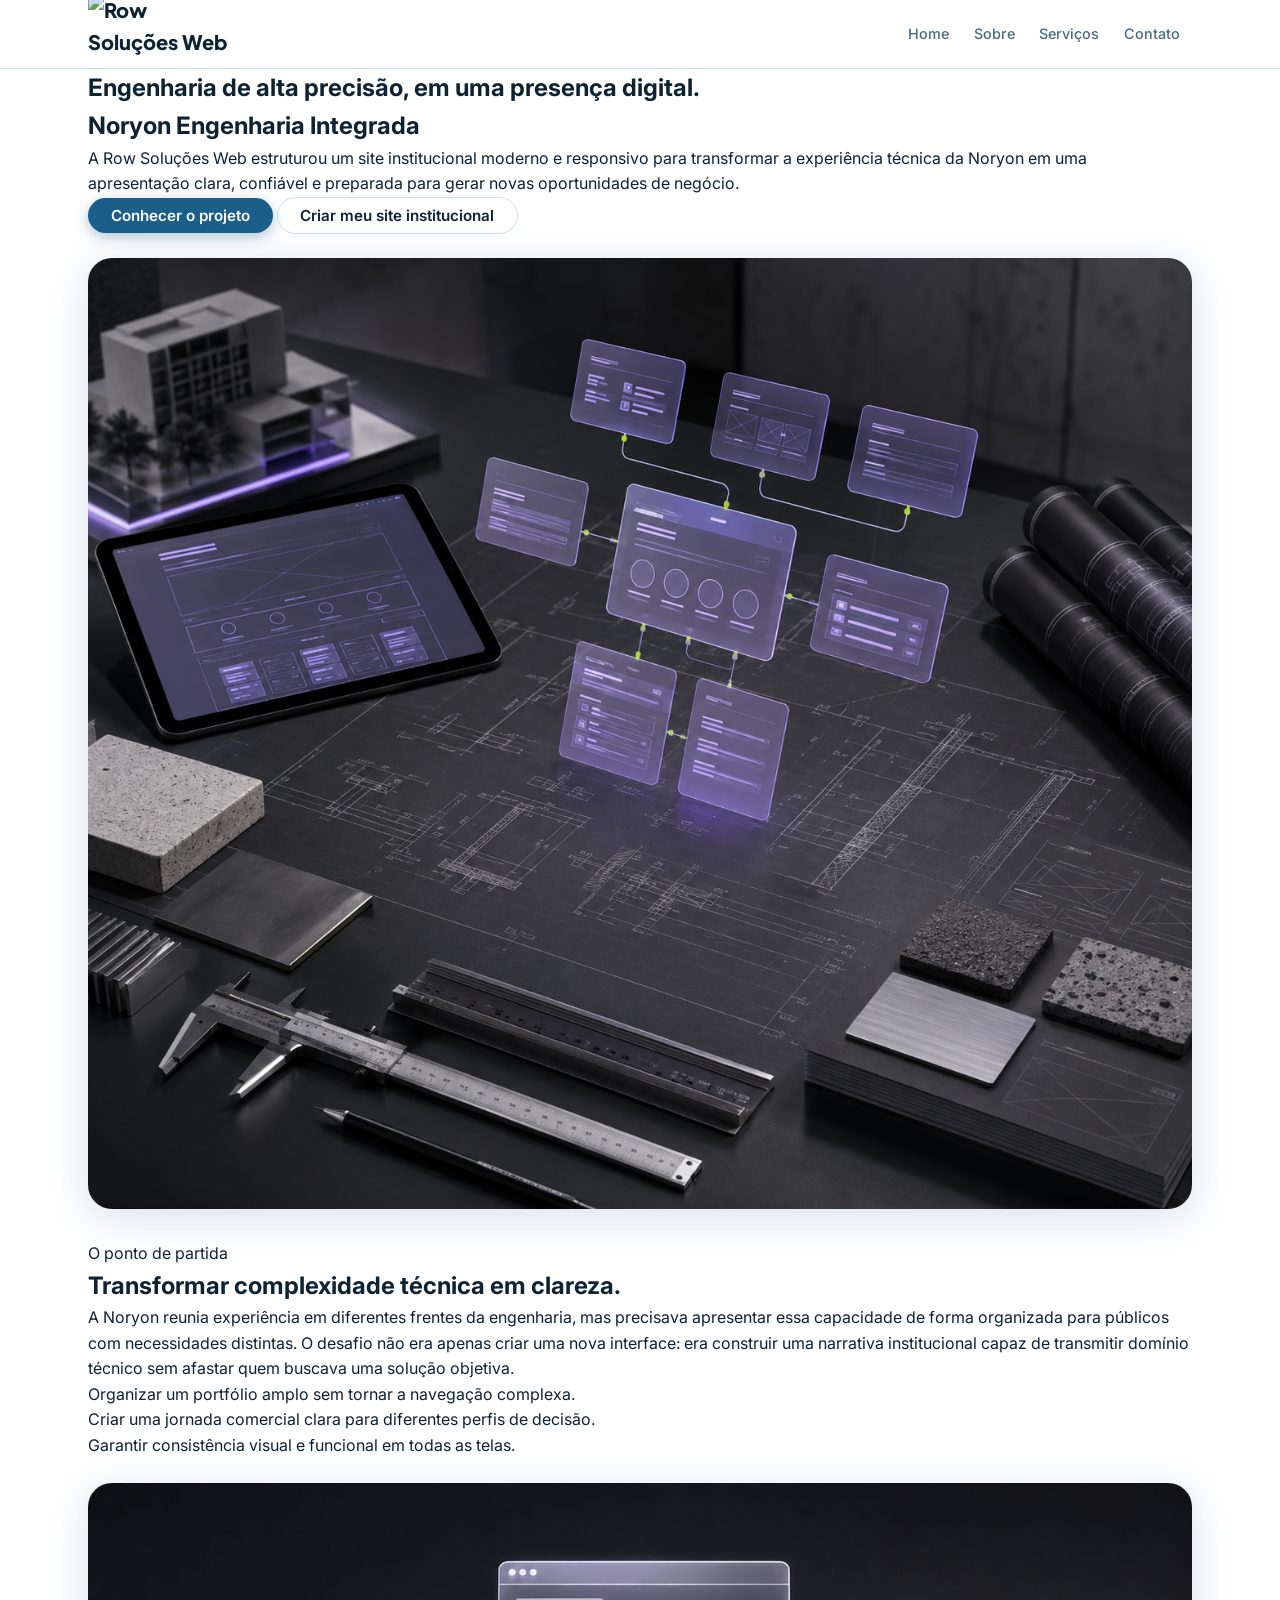
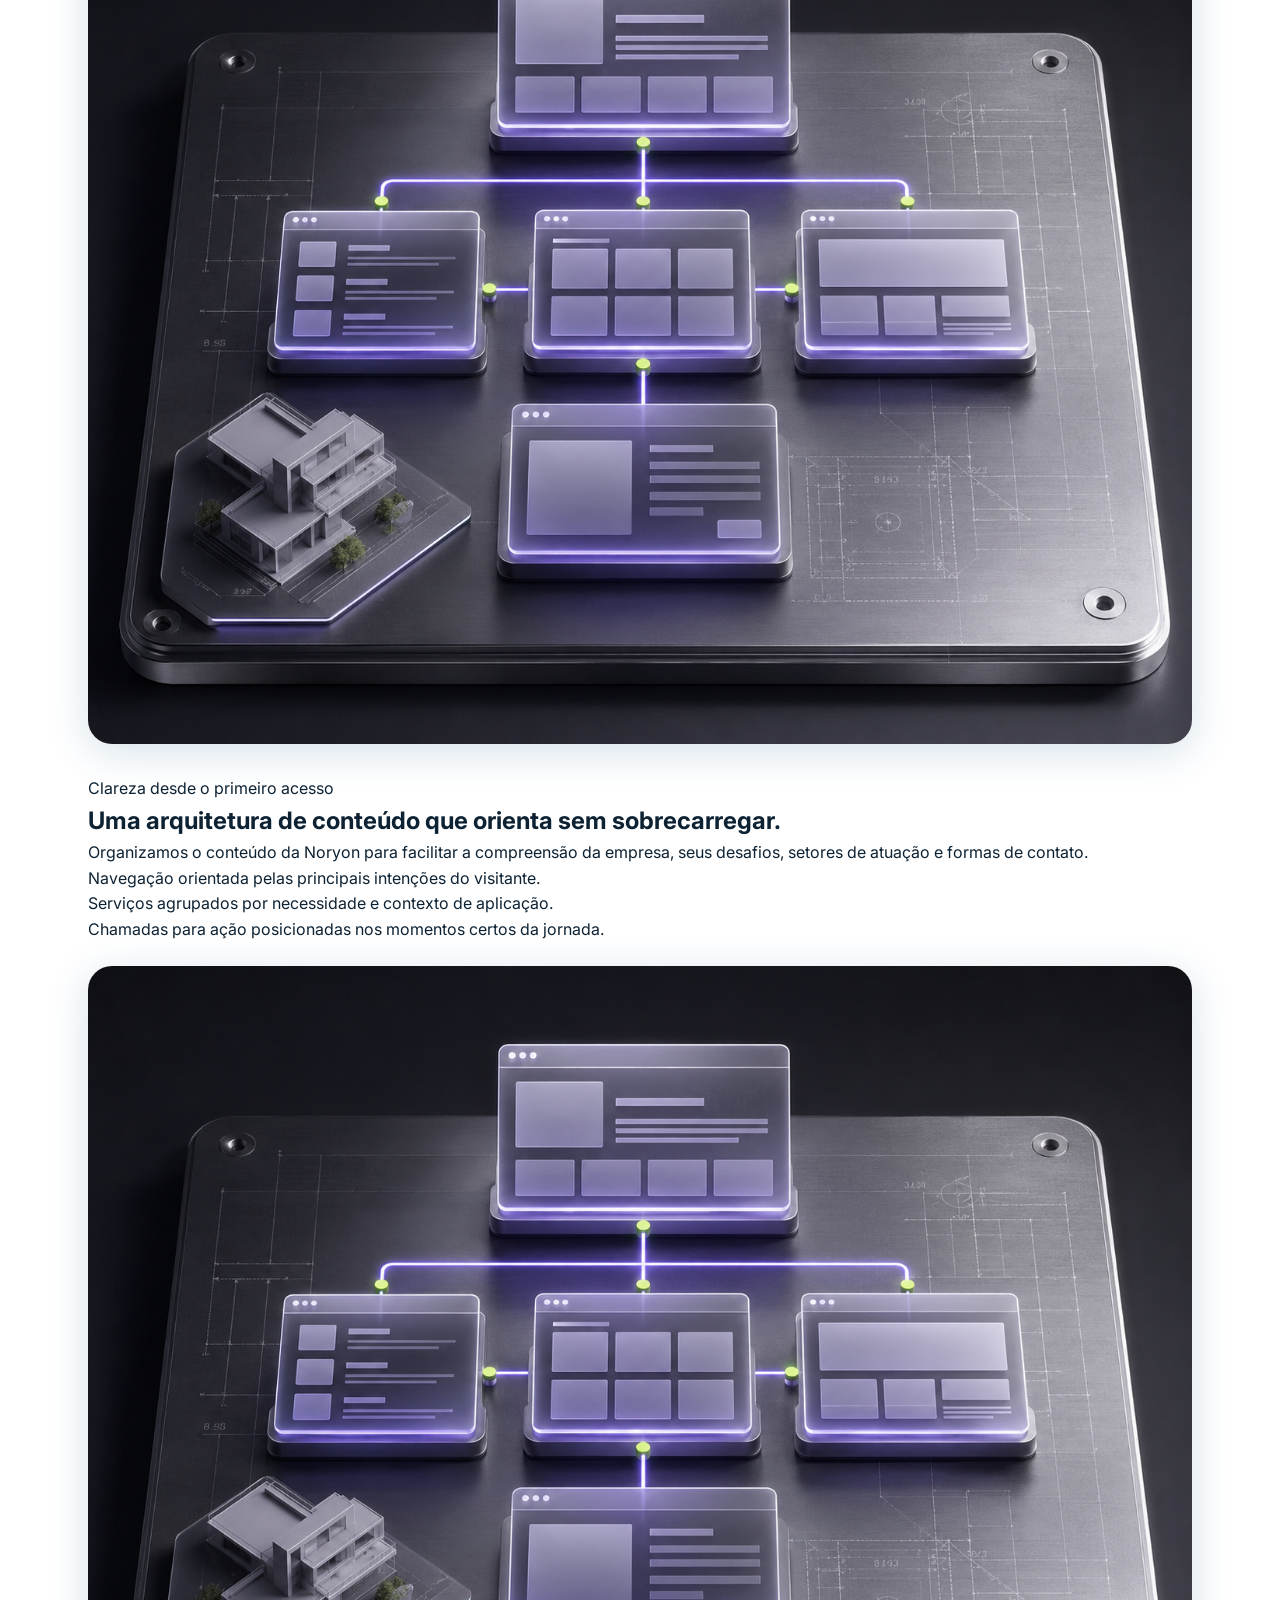
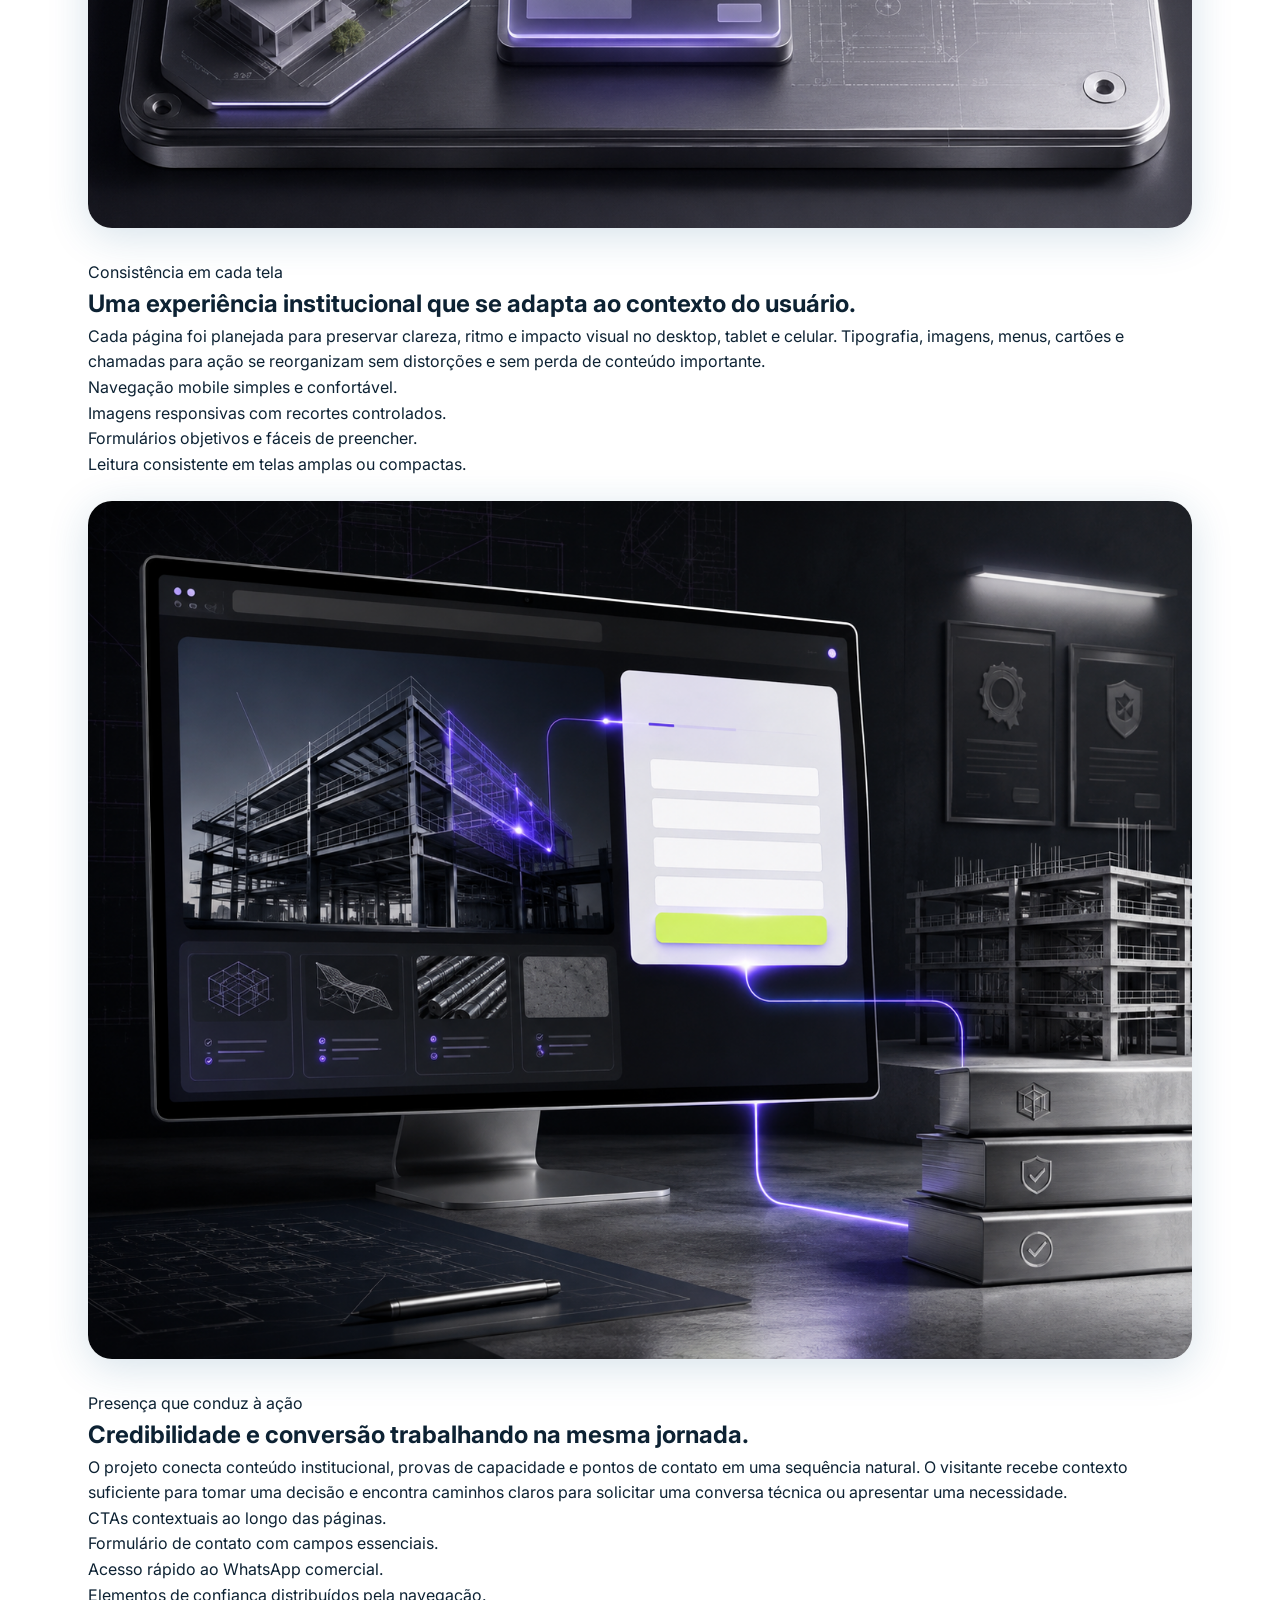
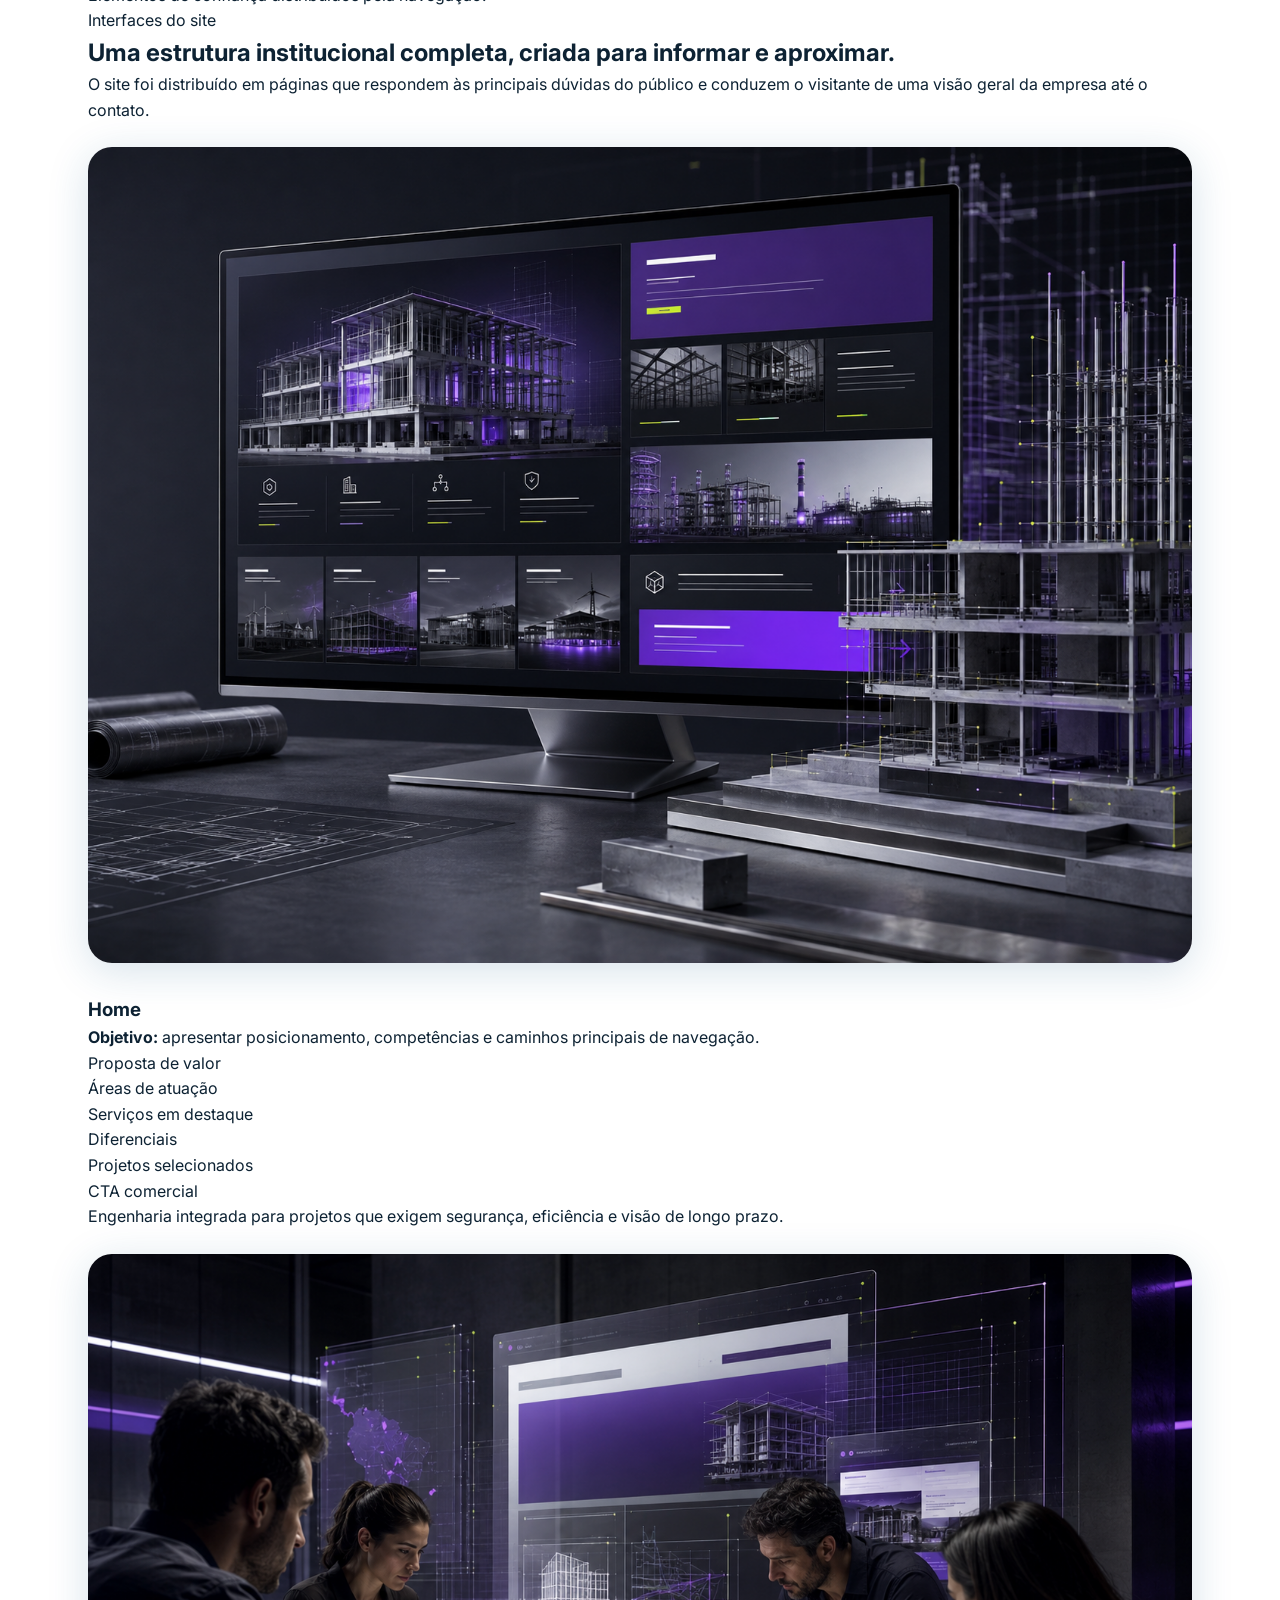
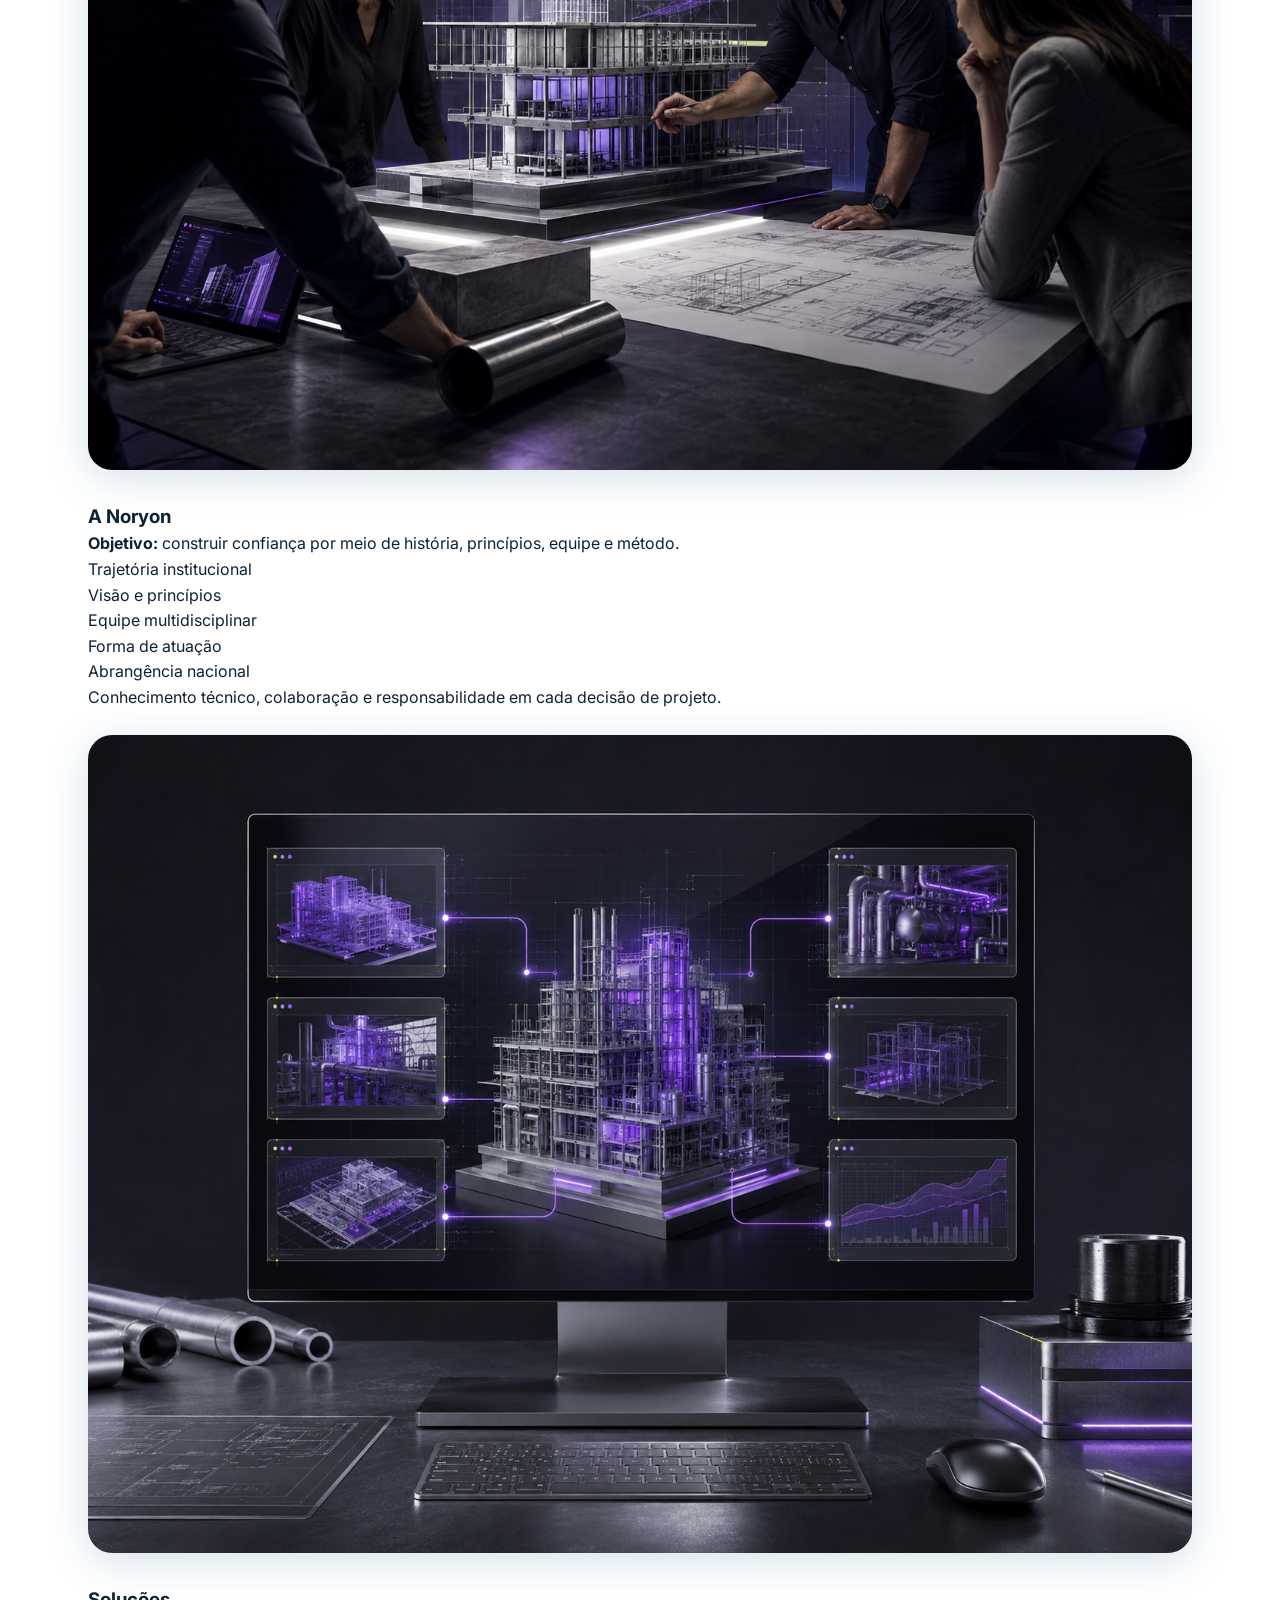
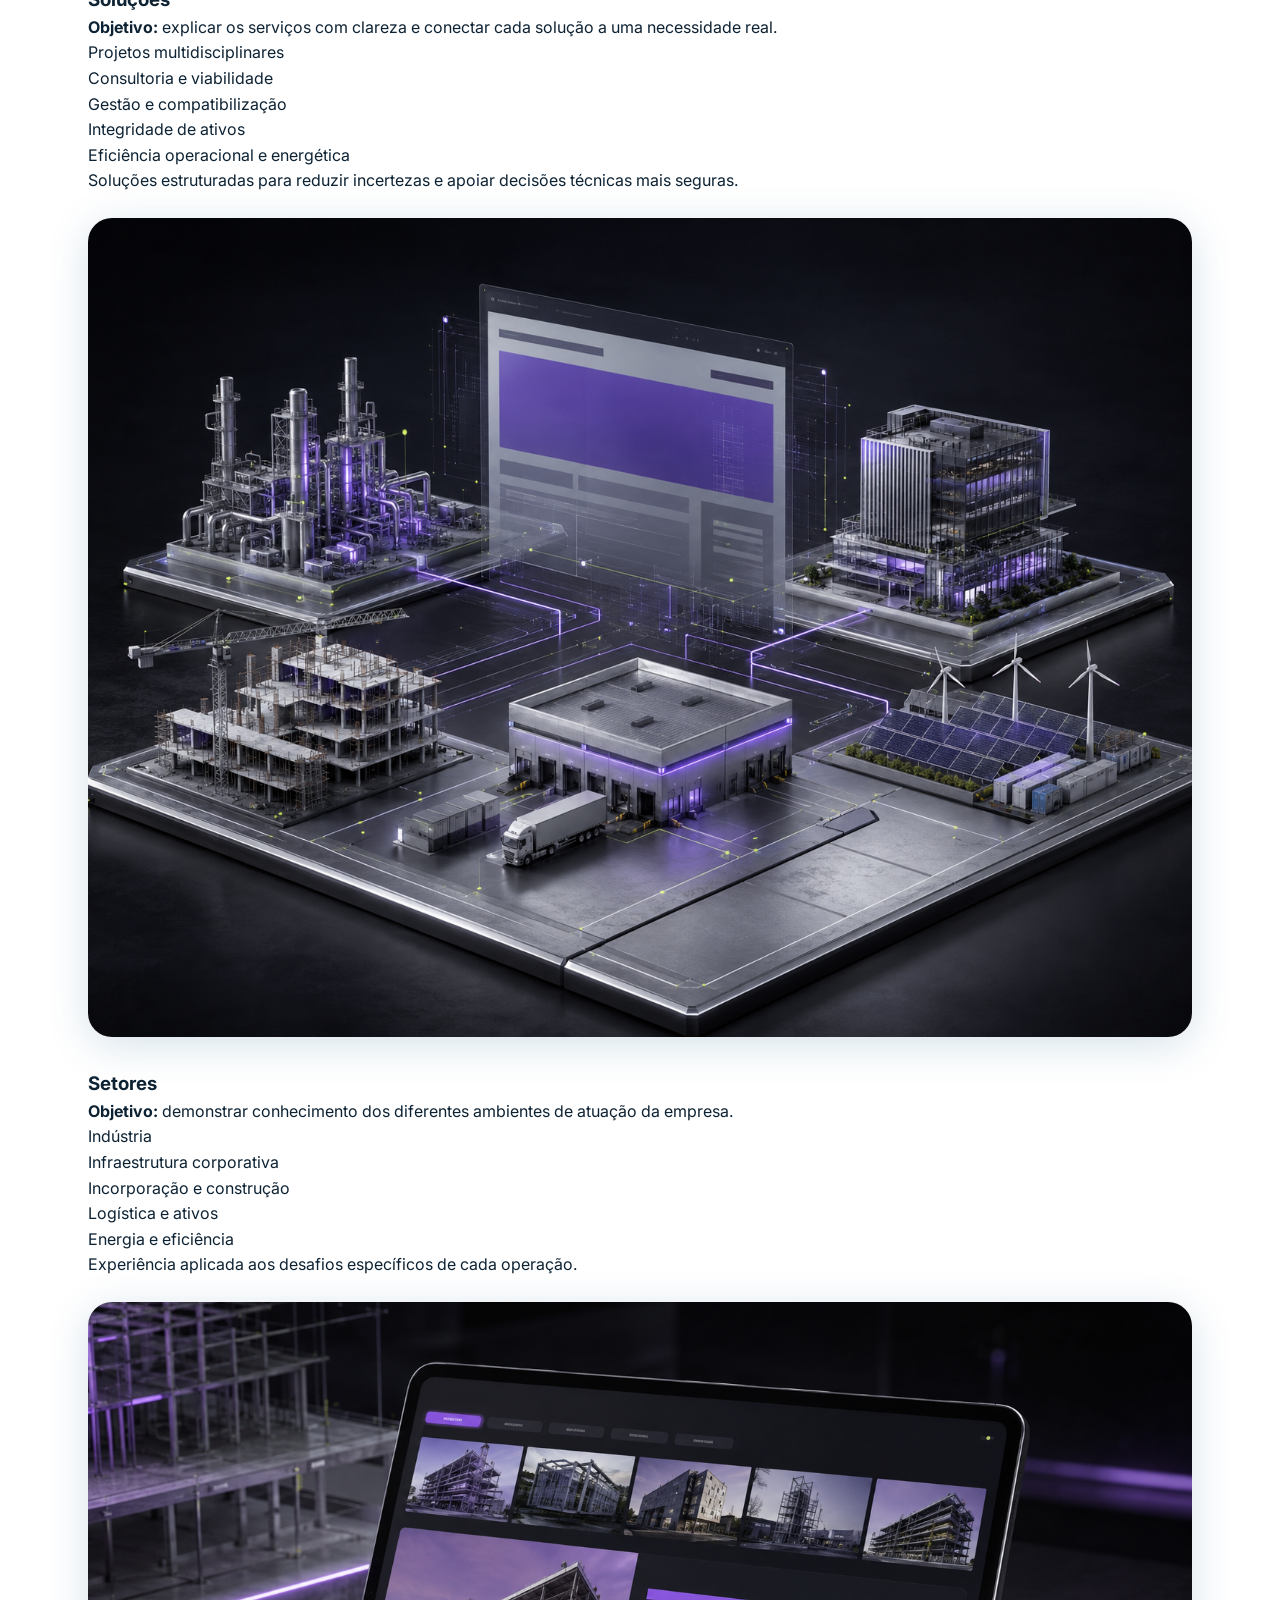
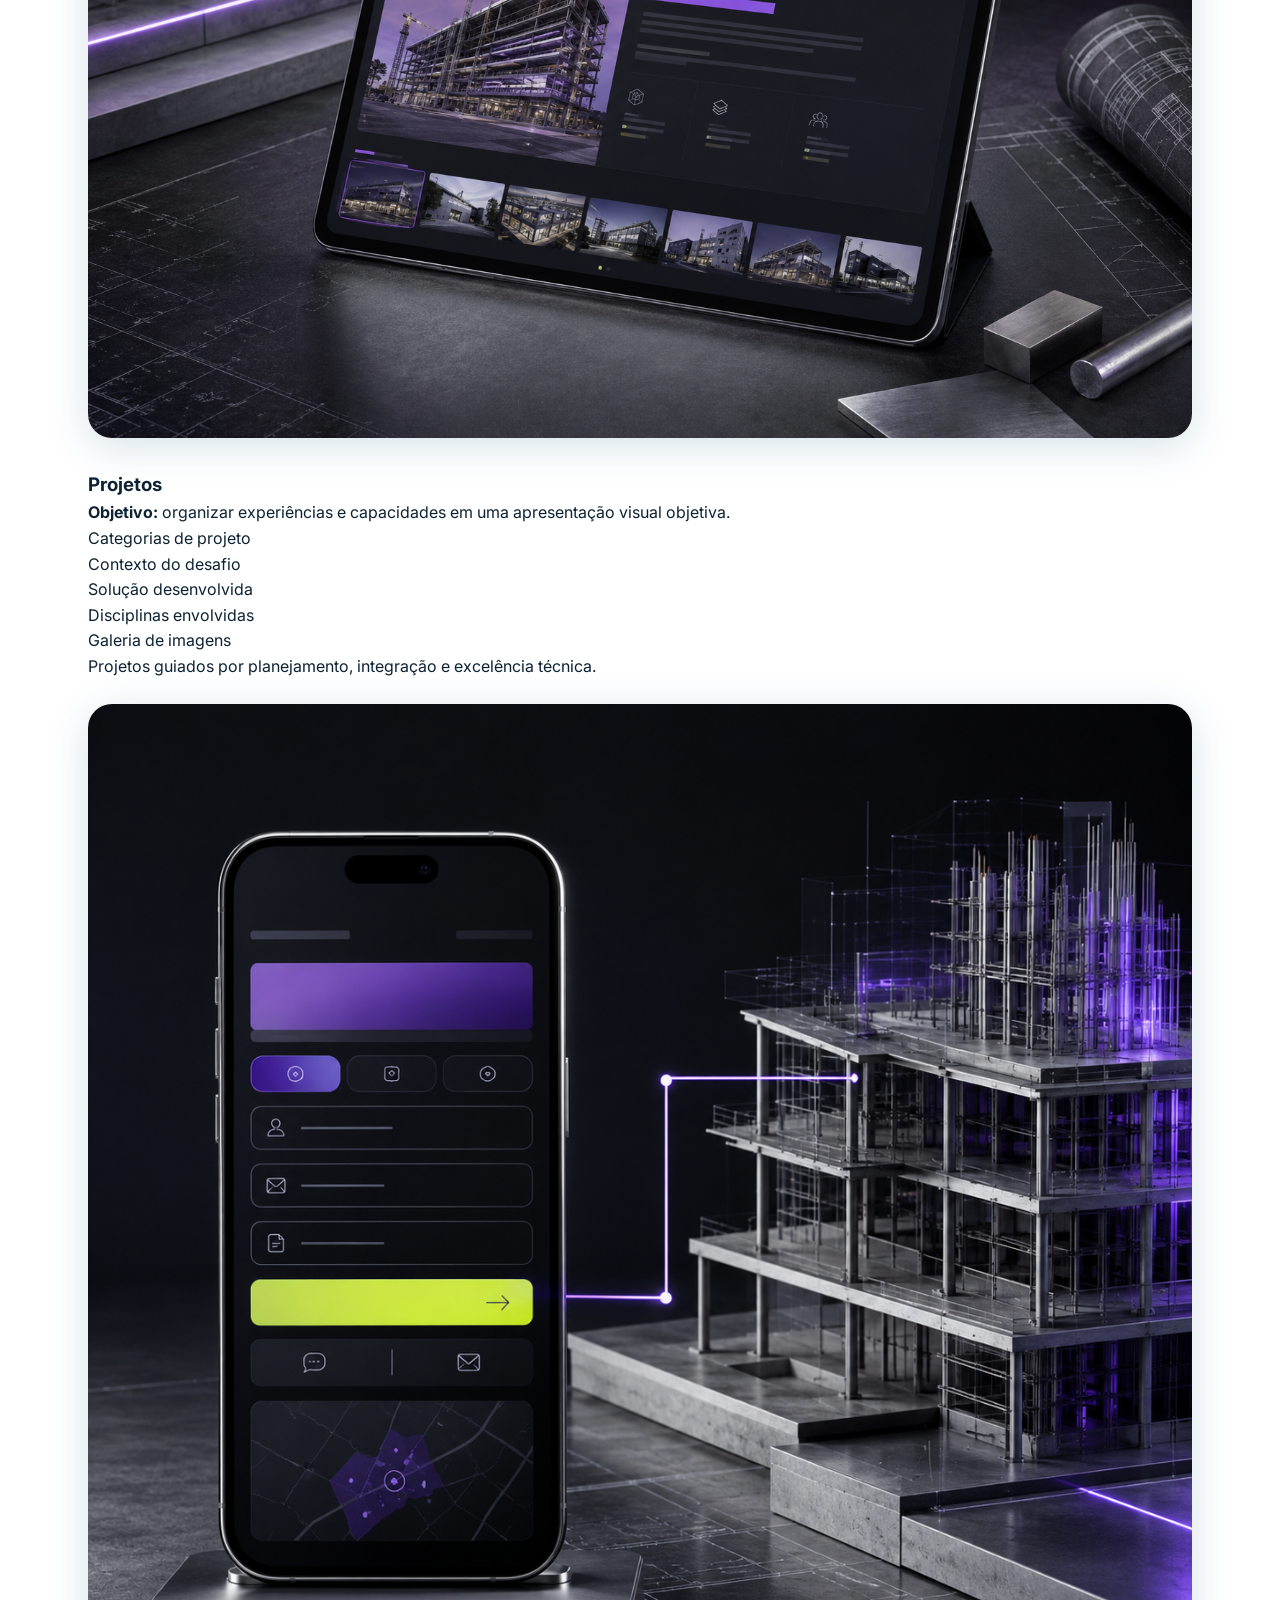
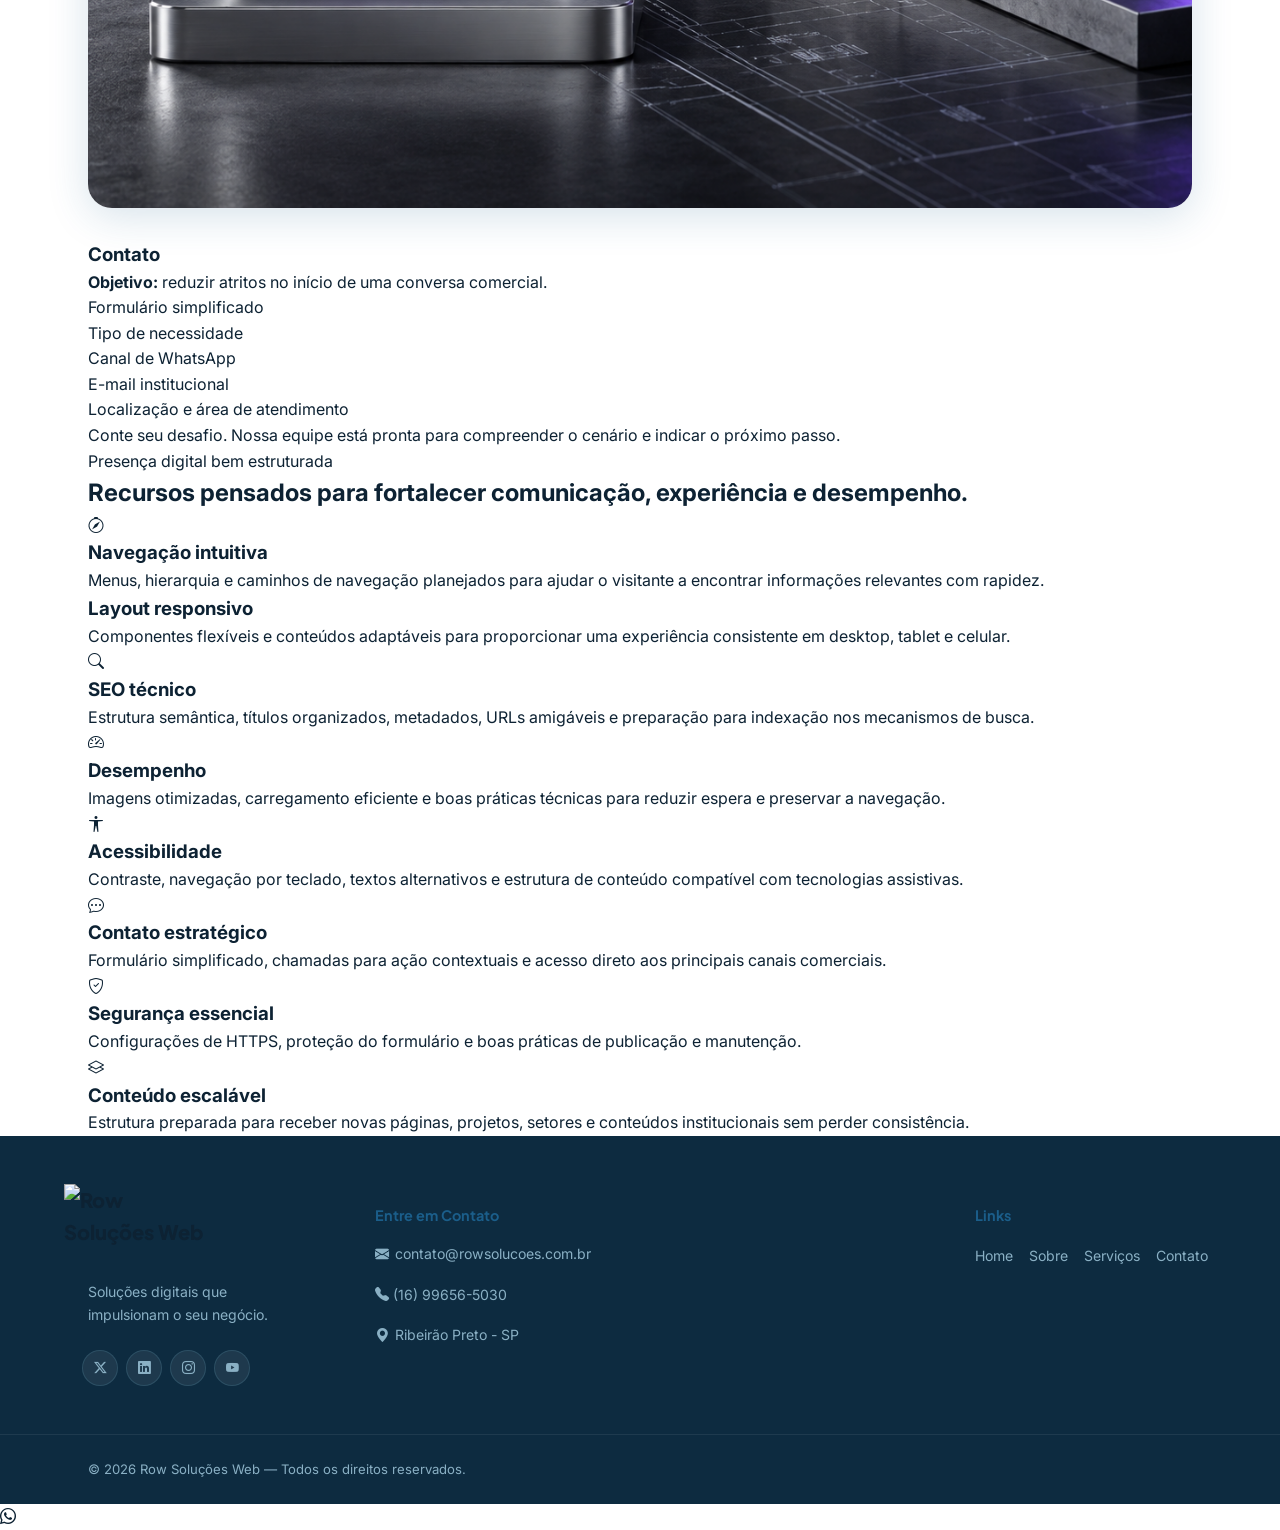
==== commit 8357ac58: "Update portfolio.html" ====
--- a/portfolio.html
+++ b/portfolio.html
@@ -5,1019 +5,17 @@
   <meta charset="UTF-8" />
   <meta name="viewport" content="width=device-width, initial-scale=1.0" />
   <title>Noryon Engenharia Integrada | Projeto de Site Institucional — Row Soluções Web</title>
-  <meta name="description" content="Conheça o projeto de site institucional desenvolvido pela Row Soluções Web para apresentar a Noryon Engenharia Integrada com clareza, credibilidade e foco comercial." />
+  <meta name="description"
+    content="Conheça o projeto de site institucional desenvolvido pela Row Soluções Web para apresentar a Noryon Engenharia Integrada com clareza, credibilidade e foco comercial." />
   <link rel="stylesheet" href="style.css" />
   <link rel="preconnect" href="https://fonts.googleapis.com" />
   <link rel="preconnect" href="https://fonts.gstatic.com" crossorigin />
+  <link rel="icon" type="image/png" href="img_conteudo/favicon.png">
   <link
     href="https://fonts.googleapis.com/css2?family=Inter:wght@400;500;600;700;800&family=Plus+Jakarta+Sans:wght@400;500;600;700;800&display=swap"
     rel="stylesheet" />
   <link rel="stylesheet" href="https://cdn.jsdelivr.net/npm/bootstrap-icons@1.13.1/font/bootstrap-icons.min.css">
 
-  <style>
-    /* =========================================================
-       NORYON — página de projeto institucional
-       A identidade segue a direção visual descrita no documento:
-       azul profundo, superfícies claras, ciano discreto e bastante respiro.
-       ========================================================= */
-
-    .noryon-page {
-      color: #0D2233;
-      background: #fff;
-      overflow: hidden;
-    }
-
-    .noryon-page h1,
-    .noryon-page h2,
-    .noryon-page h3 {
-      font-family: "Plus Jakarta Sans", sans-serif;
-    }
-
-    .noryon-hero {
-      background:
-        radial-gradient(circle at 82% 18%, rgba(126, 200, 227, .22), transparent 28%),
-        linear-gradient(135deg, #F0F8FF 0%, #FFFFFF 68%);
-      padding: 2rem 0 5.5rem;
-    }
-
-    .noryon-hero__inner {
-      min-height: 650px;
-      display: grid;
-      grid-template-columns: minmax(0, 1fr) minmax(420px, .95fr);
-      gap: 4rem;
-      align-items: center;
-    }
-
-    .noryon-eyebrow {
-      display: inline-flex;
-      align-items: center;
-      gap: .55rem;
-      color: #1B5E8A;
-      font-size: .78rem;
-      font-weight: 800;
-      letter-spacing: .08em;
-      text-transform: uppercase;
-      margin-bottom: 1rem;
-    }
-
-    .noryon-eyebrow__dot {
-      width: 8px;
-      height: 8px;
-      border-radius: 50%;
-      background: #7EC8E3;
-      box-shadow: 0 0 0 5px rgba(126,200,227,.2);
-    }
-
-    .noryon-hero h1 {
-      max-width: 720px;
-      margin: 0;
-      font-size: clamp(2.5rem, 5vw, 4.4rem);
-      line-height: 1.05;
-      letter-spacing: -.045em;
-      color: #0D2B40;
-    }
-
-    .noryon-hero h2 {
-      margin: 1.2rem 0 .8rem;
-      color: #1B5E8A;
-      font-size: clamp(1.2rem, 2vw, 1.55rem);
-    }
-
-    .noryon-hero p {
-      max-width: 690px;
-      margin: 0;
-      color: #4A6B80;
-      font-size: 1.05rem;
-      line-height: 1.85;
-    }
-
-    .noryon-hero__actions {
-      display: flex;
-      flex-wrap: wrap;
-      gap: .8rem;
-      margin-top: 1.8rem;
-    }
-
-    .noryon-hero__micro {
-      display: flex;
-      flex-wrap: wrap;
-      gap: .6rem 1rem;
-      margin-top: 1.4rem;
-      color: #4A6B80;
-      font-size: .78rem;
-      font-weight: 600;
-    }
-
-    .noryon-hero__micro span {
-      padding-left: 1rem;
-      border-left: 1px solid #C8DFF0;
-    }
-
-    .noryon-hero__visual {
-      min-height: 480px;
-      position: relative;
-      display: flex;
-      align-items: center;
-      justify-content: center;
-      isolation: isolate;
-    }
-
-    .noryon-hero__visual::before {
-      content: "";
-      position: absolute;
-      inset: 10% 5%;
-      border-radius: 40px;
-      background: linear-gradient(145deg, rgba(214,234,248,.8), rgba(235,247,252,.35));
-      transform: rotate(-4deg);
-      z-index: -1;
-    }
-
-    .noryon-device {
-      position: absolute;
-      background: #0D2B40;
-      border: 1px solid rgba(255,255,255,.3);
-      box-shadow: 0 28px 60px rgba(13,43,64,.2);
-    }
-
-    .noryon-device--laptop {
-      width: 72%;
-      aspect-ratio: 16 / 10;
-      left: 5%;
-      top: 14%;
-      border-radius: 14px;
-      padding: 10px;
-      transform: perspective(1000px) rotateY(-7deg) rotateX(2deg);
-    }
-
-    .noryon-device--tablet {
-      width: 32%;
-      aspect-ratio: 3 / 4;
-      right: 8%;
-      bottom: 8%;
-      border-radius: 18px;
-      padding: 8px;
-      transform: rotate(3deg);
-    }
-
-    .noryon-device--phone {
-      width: 17%;
-      aspect-ratio: 9 / 18;
-      right: 1%;
-      top: 16%;
-      border-radius: 16px;
-      padding: 5px;
-      transform: rotate(8deg);
-    }
-
-    .noryon-screen {
-      width: 100%;
-      height: 100%;
-      border-radius: 8px;
-      overflow: hidden;
-      background: #fff;
-      padding: 6%;
-    }
-
-    .noryon-screen__bar {
-      height: 7%;
-      width: 42%;
-      border-radius: 999px;
-      background: #D6EAF8;
-      margin-bottom: 10%;
-    }
-
-    .noryon-screen__hero {
-      height: 48%;
-      border-radius: 10px;
-      background:
-        linear-gradient(135deg, rgba(13,43,64,.88), rgba(27,94,138,.65)),
-        linear-gradient(90deg, #1B5E8A, #7EC8E3);
-    }
-
-    .noryon-screen__cards {
-      display: flex;
-      gap: 5%;
-      margin-top: 7%;
-    }
-
-    .noryon-screen__cards span {
-      flex: 1;
-      height: 25px;
-      border-radius: 6px;
-      background: #EBF7FC;
-      border: 1px solid #C8DFF0;
-    }
-
-    .noryon-visual-label {
-      position: absolute;
-      right: 2%;
-      bottom: 2%;
-      padding: .55rem .8rem;
-      border-radius: 999px;
-      background: rgba(255,255,255,.88);
-      border: 1px solid #C8DFF0;
-      color: #4A6B80;
-      font-size: .72rem;
-      font-weight: 700;
-      box-shadow: 0 10px 25px rgba(13,43,64,.08);
-    }
-
-    .noryon-section {
-      padding: 6rem 0;
-      background: #fff;
-    }
-
-    .noryon-section--soft {
-      background: #F0F8FF;
-    }
-
-    .noryon-section-heading {
-      max-width: 850px;
-      margin-bottom: 2.8rem;
-    }
-
-    .noryon-section-heading h2,
-    .noryon-split__content h2,
-    .noryon-cta h2 {
-      margin: 0;
-      color: #0D2B40;
-      font-size: clamp(1.9rem, 3.3vw, 3rem);
-      line-height: 1.15;
-      letter-spacing: -.035em;
-    }
-
-    .noryon-section-heading p {
-      margin: 1.2rem 0 0;
-      color: #4A6B80;
-      line-height: 1.8;
-    }
-
-    .noryon-ficha {
-      display: grid;
-      grid-template-columns: repeat(5, 1fr);
-      border: 1px solid #C8DFF0;
-      border-radius: 24px;
-      overflow: hidden;
-      background: #fff;
-      box-shadow: 0 18px 45px rgba(13,43,64,.07);
-    }
-
-    .noryon-ficha > div {
-      padding: 1.4rem;
-      min-height: 130px;
-      border-right: 1px solid #C8DFF0;
-    }
-
-    .noryon-ficha > div:last-child {
-      border-right: 0;
-    }
-
-    .noryon-ficha span {
-      display: block;
-      margin-bottom: .6rem;
-      color: #4A6B80;
-      font-size: .72rem;
-      font-weight: 800;
-      text-transform: uppercase;
-      letter-spacing: .06em;
-    }
-
-    .noryon-ficha strong {
-      display: block;
-      color: #0D2233;
-      line-height: 1.45;
-      font-size: .9rem;
-    }
-
-    .noryon-split {
-      display: grid;
-      grid-template-columns: minmax(0, .95fr) minmax(0, 1.05fr);
-      gap: 5rem;
-      align-items: center;
-    }
-
-    .noryon-split--reverse > :first-child {
-      order: 2;
-    }
-
-    .noryon-split--reverse > :last-child {
-      order: 1;
-    }
-
-    .noryon-split__content p {
-      color: #4A6B80;
-      line-height: 1.8;
-      margin: 1.1rem 0 0;
-    }
-
-    .noryon-list {
-      display: grid;
-      gap: .65rem;
-      margin: 1.5rem 0 0;
-      padding: 0;
-      list-style: none;
-    }
-
-    .noryon-list li {
-      position: relative;
-      padding-left: 1.4rem;
-      color: #0D2233;
-      line-height: 1.55;
-    }
-
-    .noryon-list li::before {
-      content: "";
-      position: absolute;
-      left: 0;
-      top: .62em;
-      width: 7px;
-      height: 7px;
-      border-radius: 50%;
-      background: #7EC8E3;
-      box-shadow: 0 0 0 4px #EBF7FC;
-    }
-
-    .noryon-inline-link {
-      display: inline-block;
-      margin-top: 1.5rem;
-      color: #1B5E8A;
-      font-weight: 800;
-      text-decoration: none;
-    }
-
-    .noryon-placeholder {
-      min-height: 420px;
-      border-radius: 24px;
-      border: 1px solid #C8DFF0;
-      background:
-        linear-gradient(rgba(27,94,138,.045) 1px, transparent 1px),
-        linear-gradient(90deg, rgba(27,94,138,.045) 1px, transparent 1px),
-        linear-gradient(145deg, #EBF7FC, #fff);
-      background-size: 28px 28px, 28px 28px, auto;
-      box-shadow: 0 24px 60px rgba(13,43,64,.08);
-      display: flex;
-      flex-direction: column;
-      align-items: center;
-      justify-content: center;
-      text-align: center;
-      padding: 2rem;
-      color: #1B5E8A;
-      overflow: hidden;
-      position: relative;
-    }
-
-    .noryon-placeholder::after {
-      content: "";
-      position: absolute;
-      width: 180px;
-      height: 180px;
-      border: 1px solid rgba(27,94,138,.16);
-      border-radius: 50%;
-    }
-
-    .noryon-placeholder > * {
-      position: relative;
-      z-index: 1;
-    }
-
-    .noryon-placeholder > span {
-      font-size: .7rem;
-      font-weight: 800;
-      letter-spacing: .1em;
-      text-transform: uppercase;
-    }
-
-    .noryon-placeholder strong {
-      margin-top: .7rem;
-      max-width: 340px;
-      font-family: "Plus Jakarta Sans", sans-serif;
-      font-size: 1.4rem;
-      color: #0D2B40;
-    }
-
-    .noryon-placeholder small {
-      margin-top: .65rem;
-      max-width: 360px;
-      color: #4A6B80;
-      line-height: 1.6;
-    }
-
-    .noryon-mini-devices {
-      display: flex;
-      align-items: end;
-      gap: 12px;
-      margin-top: 2rem;
-    }
-
-    .noryon-mini-devices i {
-      display: block;
-      width: 75px;
-      height: 52px;
-      border: 5px solid #0D2B40;
-      border-radius: 7px;
-      background: #fff;
-    }
-
-    .noryon-mini-devices i:nth-child(2) {
-      width: 45px;
-      height: 66px;
-      border-radius: 8px;
-    }
-
-    .noryon-mini-devices i:nth-child(3) {
-      width: 24px;
-      height: 48px;
-      border-radius: 7px;
-    }
-
-    .noryon-placeholder__form {
-      width: min(260px, 100%);
-      display: grid;
-      gap: 7px;
-      margin-top: 1.5rem;
-      text-align: left;
-    }
-
-    .noryon-placeholder__form span {
-      height: 30px;
-      border-radius: 6px;
-      background: rgba(255,255,255,.85);
-      border: 1px solid #C8DFF0;
-    }
-
-    .noryon-placeholder__form b {
-      padding: .55rem;
-      border-radius: 7px;
-      background: #1B5E8A;
-      color: #fff;
-      font-size: .7rem;
-      text-align: center;
-    }
-
-    .noryon-placeholder--code code {
-      display: block;
-      max-width: 390px;
-      margin-top: 1.2rem;
-      padding: 1rem;
-      border-radius: 12px;
-      background: #0D2B40;
-      color: #D6EAF8;
-      font-family: monospace;
-      font-size: .78rem;
-      line-height: 1.6;
-    }
-
-    .noryon-process {
-      padding: 6rem 0;
-      background: #0D2B40;
-      color: #fff;
-    }
-
-    .noryon-section-heading--dark h2 {
-      color: #fff;
-    }
-
-    .noryon-section-heading--dark p {
-      color: #D6EAF8;
-    }
-
-    .noryon-section-heading--dark .noryon-eyebrow {
-      color: #7EC8E3;
-    }
-
-    .noryon-process__grid {
-      display: grid;
-      grid-template-columns: repeat(4, 1fr);
-      gap: 1rem;
-    }
-
-    .noryon-process__grid article {
-      padding: 1.5rem;
-      border: 1px solid rgba(214,234,248,.18);
-      border-radius: 20px;
-      background: rgba(255,255,255,.045);
-    }
-
-    .noryon-process__grid article > span {
-      color: #7EC8E3;
-      font-size: .8rem;
-      font-weight: 900;
-    }
-
-    .noryon-process__grid h3 {
-      margin: .8rem 0 .7rem;
-      color: #fff;
-      font-size: 1.1rem;
-    }
-
-    .noryon-process__grid p {
-      color: #D6EAF8;
-      line-height: 1.65;
-      font-size: .88rem;
-    }
-
-    .noryon-process__grid strong {
-      display: block;
-      margin-top: 1rem;
-      color: #fff;
-      font-size: .75rem;
-      text-transform: uppercase;
-      letter-spacing: .06em;
-    }
-
-    .noryon-process__grid ul {
-      margin: .6rem 0 0;
-      padding-left: 1rem;
-      color: #D6EAF8;
-      font-size: .82rem;
-      line-height: 1.7;
-    }
-
-    .noryon-process__visual {
-      margin-top: 2rem;
-      padding: 1.2rem 1.5rem;
-      border: 1px solid rgba(214,234,248,.18);
-      border-radius: 18px;
-      background: rgba(255,255,255,.035);
-    }
-
-    .noryon-process__visual > span {
-      display: block;
-      color: #7EC8E3;
-      font-size: .72rem;
-      font-weight: 800;
-      text-transform: uppercase;
-      letter-spacing: .08em;
-      margin-bottom: 1rem;
-    }
-
-    .noryon-process__visual div {
-      display: flex;
-      justify-content: space-between;
-      align-items: center;
-      gap: 1rem;
-    }
-
-    .noryon-process__visual b {
-      color: #fff;
-      font-size: .88rem;
-    }
-
-    .noryon-process__visual i {
-      color: #7EC8E3;
-      font-style: normal;
-    }
-
-    .noryon-manifesto {
-      padding: 6rem 0;
-      background:
-        linear-gradient(90deg, rgba(13,43,64,.98), rgba(13,43,64,.78)),
-        radial-gradient(circle at 80% 50%, #1B5E8A, #0D2B40);
-      color: #fff;
-    }
-
-    .noryon-manifesto__inner {
-      max-width: 920px;
-      position: relative;
-    }
-
-    .noryon-manifesto h2 {
-      max-width: 850px;
-      margin: 0;
-      color: #fff;
-      font-size: clamp(2rem, 4vw, 3.4rem);
-      line-height: 1.12;
-      letter-spacing: -.035em;
-    }
-
-    .noryon-manifesto p {
-      max-width: 750px;
-      margin: 1.3rem 0 0;
-      color: #D6EAF8;
-      line-height: 1.8;
-      font-size: 1.03rem;
-    }
-
-    .noryon-manifesto .btn {
-      margin-top: 1.5rem;
-    }
-
-    .noryon-manifesto__visual {
-      margin-top: 2rem;
-      min-height: 170px;
-      border-radius: 20px;
-      border: 1px solid rgba(126,200,227,.25);
-      background:
-        linear-gradient(135deg, rgba(126,200,227,.14), transparent),
-        repeating-linear-gradient(90deg, transparent 0 70px, rgba(126,200,227,.08) 71px 72px);
-      display: flex;
-      flex-direction: column;
-      justify-content: center;
-      padding: 2rem;
-    }
-
-    .noryon-manifesto__visual span {
-      color: #7EC8E3;
-      font-size: .72rem;
-      font-weight: 800;
-      text-transform: uppercase;
-    }
-
-    .noryon-manifesto__visual small {
-      margin-top: .4rem;
-      color: #D6EAF8;
-    }
-
-    .noryon-pages {
-      display: grid;
-      gap: 1.4rem;
-    }
-
-    .noryon-page-card {
-      display: grid;
-      grid-template-columns: minmax(260px, .8fr) minmax(0, 1.2fr);
-      gap: 2.5rem;
-      padding: 1.5rem;
-      border: 1px solid #C8DFF0;
-      border-radius: 24px;
-      background: #fff;
-      box-shadow: 0 18px 45px rgba(13,43,64,.06);
-      align-items: center;
-    }
-
-    .noryon-page-card__visual {
-      min-height: 300px;
-      border-radius: 18px;
-      background:
-        linear-gradient(rgba(27,94,138,.04) 1px, transparent 1px),
-        linear-gradient(90deg, rgba(27,94,138,.04) 1px, transparent 1px),
-        #EBF7FC;
-      background-size: 24px 24px;
-      display: flex;
-      flex-direction: column;
-      justify-content: center;
-      align-items: center;
-      text-align: center;
-      color: #1B5E8A;
-      border: 1px solid #D6EAF8;
-    }
-
-    .noryon-page-card__visual span {
-      font-size: .72rem;
-      font-weight: 800;
-      text-transform: uppercase;
-      letter-spacing: .08em;
-    }
-
-    .noryon-page-card__visual small {
-      margin-top: .45rem;
-      color: #4A6B80;
-    }
-
-    .noryon-page-card__visual--phone {
-      max-width: 320px;
-      width: 100%;
-      justify-self: center;
-    }
-
-    .noryon-page-card__number {
-      color: #1B5E8A;
-      font-size: .72rem;
-      font-weight: 900;
-      text-transform: uppercase;
-      letter-spacing: .08em;
-    }
-
-    .noryon-page-card h3 {
-      margin: .4rem 0 .7rem;
-      color: #0D2B40;
-      font-size: 1.5rem;
-    }
-
-    .noryon-page-card p,
-    .noryon-page-card li {
-      color: #4A6B80;
-      line-height: 1.65;
-      font-size: .9rem;
-    }
-
-    .noryon-page-card ul {
-      columns: 2;
-      padding-left: 1.2rem;
-    }
-
-    .noryon-page-card blockquote {
-      margin: 1rem 0 0;
-      padding: .9rem 1rem;
-      border-left: 3px solid #7EC8E3;
-      background: #F0F8FF;
-      color: #0D2233;
-      font-weight: 600;
-      line-height: 1.6;
-    }
-
-    .noryon-resource-grid {
-      display: grid;
-      grid-template-columns: repeat(4, 1fr);
-      gap: 1rem;
-    }
-
-    .noryon-resource-grid article {
-      padding: 1.5rem;
-      border: 1px solid #C8DFF0;
-      border-radius: 20px;
-      background: #fff;
-      transition: transform .2s ease, box-shadow .2s ease;
-    }
-
-    .noryon-resource-grid article:hover {
-      transform: translateY(-3px);
-      box-shadow: 0 18px 40px rgba(13,43,64,.08);
-    }
-
-    .noryon-resource-grid i {
-      display: inline-flex;
-      width: 44px;
-      height: 44px;
-      align-items: center;
-      justify-content: center;
-      border-radius: 12px;
-      background: #EBF7FC;
-      color: #1B5E8A;
-      font-size: 1.2rem;
-    }
-
-    .noryon-resource-grid h3 {
-      margin: 1rem 0 .55rem;
-      color: #0D2B40;
-      font-size: 1rem;
-    }
-
-    .noryon-resource-grid p {
-      margin: 0;
-      color: #4A6B80;
-      font-size: .84rem;
-      line-height: 1.7;
-    }
-
-    .noryon-metrics {
-      display: grid;
-      grid-template-columns: repeat(5, 1fr);
-      gap: 1rem;
-    }
-
-    .noryon-metrics > div {
-      padding: 1.5rem;
-      border-radius: 20px;
-      border: 1px solid #C8DFF0;
-      background: #F0F8FF;
-    }
-
-    .noryon-metrics strong {
-      display: block;
-      color: #1B5E8A;
-      font-family: "Plus Jakarta Sans", sans-serif;
-      font-size: 2rem;
-      line-height: 1;
-    }
-
-    .noryon-metrics span {
-      display: block;
-      margin-top: .8rem;
-      color: #4A6B80;
-      font-size: .78rem;
-      line-height: 1.5;
-    }
-
-    .noryon-gains {
-      margin-top: 2rem;
-      padding-top: 2rem;
-      border-top: 1px solid #C8DFF0;
-    }
-
-    .noryon-gains h3 {
-      margin: 0;
-      color: #0D2B40;
-    }
-
-    .noryon-stack {
-      display: flex;
-      flex-wrap: wrap;
-      gap: .55rem;
-      margin-top: 1.5rem;
-    }
-
-    .noryon-stack span {
-      padding: .5rem .7rem;
-      border-radius: 999px;
-      background: #EBF7FC;
-      border: 1px solid #C8DFF0;
-      color: #1B5E8A;
-      font-size: .76rem;
-      font-weight: 700;
-    }
-
-    .noryon-cta {
-      padding: 6rem 0;
-      background: #0D2B40;
-      color: #fff;
-    }
-
-    .noryon-cta__inner {
-      max-width: 1000px;
-    }
-
-    .noryon-cta h2 {
-      color: #fff;
-      max-width: 900px;
-    }
-
-    .noryon-cta p {
-      max-width: 780px;
-      color: #D6EAF8;
-      line-height: 1.8;
-      margin: 1.2rem 0 0;
-    }
-
-    .noryon-cta .noryon-eyebrow {
-      color: #7EC8E3;
-    }
-
-    .noryon-cta small {
-      display: block;
-      margin-top: 1rem;
-      color: #A8C9DC;
-    }
-
-    .btn--outline {
-      border: 1px solid #C8DFF0;
-      color: #1B5E8A;
-      background: #fff;
-    }
-
-    .btn--outline-light {
-      border: 1px solid rgba(255,255,255,.45);
-      color: #fff;
-      background: transparent;
-    }
-
-    .noryon-transparency {
-      padding: 2.5rem 0;
-      background: #F0F8FF;
-      border-top: 1px solid #C8DFF0;
-    }
-
-    .noryon-transparency p {
-      max-width: 920px;
-      margin: 0;
-      color: #4A6B80;
-      line-height: 1.7;
-      font-size: .88rem;
-    }
-
-    .noryon-transparency .noryon-eyebrow {
-      margin-bottom: .65rem;
-    }
-
-    @media (max-width: 1100px) {
-      .noryon-hero__inner {
-        grid-template-columns: 1fr;
-      }
-
-      .noryon-hero__visual {
-        max-width: 760px;
-        width: 100%;
-        margin: 0 auto;
-      }
-
-      .noryon-ficha {
-        grid-template-columns: repeat(3, 1fr);
-      }
-
-      .noryon-ficha > div:nth-child(3) {
-        border-right: 0;
-      }
-
-      .noryon-ficha > div:nth-child(-n+3) {
-        border-bottom: 1px solid #C8DFF0;
-      }
-
-      .noryon-process__grid {
-        grid-template-columns: repeat(2, 1fr);
-      }
-
-      .noryon-resource-grid {
-        grid-template-columns: repeat(2, 1fr);
-      }
-
-      .noryon-metrics {
-        grid-template-columns: repeat(3, 1fr);
-      }
-    }
-
-    @media (max-width: 760px) {
-      .noryon-hero {
-        padding-bottom: 4rem;
-      }
-
-      .noryon-hero__inner {
-        min-height: auto;
-        gap: 2.5rem;
-      }
-
-      .noryon-hero__visual {
-        min-height: 330px;
-      }
-
-      .noryon-device--laptop {
-        width: 75%;
-      }
-
-      .noryon-device--tablet {
-        width: 30%;
-      }
-
-      .noryon-device--phone {
-        width: 18%;
-      }
-
-      .noryon-section,
-      .noryon-process,
-      .noryon-manifesto,
-      .noryon-cta {
-        padding: 4rem 0;
-      }
-
-      .noryon-ficha {
-        grid-template-columns: 1fr;
-      }
-
-      .noryon-ficha > div,
-      .noryon-ficha > div:nth-child(3) {
-        border-right: 0;
-        border-bottom: 1px solid #C8DFF0;
-      }
-
-      .noryon-ficha > div:last-child {
-        border-bottom: 0;
-      }
-
-      .noryon-split {
-        grid-template-columns: 1fr;
-        gap: 2rem;
-      }
-
-      .noryon-split--reverse > :first-child,
-      .noryon-split--reverse > :last-child {
-        order: initial;
-      }
-
-      .noryon-placeholder {
-        min-height: 320px;
-      }
-
-      .noryon-process__grid,
-      .noryon-resource-grid,
-      .noryon-metrics {
-        grid-template-columns: 1fr;
-      }
-
-      .noryon-process__visual div {
-        flex-direction: column;
-        align-items: flex-start;
-      }
-
-      .noryon-process__visual i {
-        display: none;
-      }
-
-      .noryon-page-card {
-        grid-template-columns: 1fr;
-        gap: 1.5rem;
-      }
-
-      .noryon-page-card__visual {
-        min-height: 240px;
-      }
-
-      .noryon-page-card ul {
-        columns: 1;
-      }
-
-      .noryon-hero__micro span {
-        border-left: 0;
-        padding-left: 0;
-        width: 100%;
-      }
-    }
-
-    @media (prefers-reduced-motion: reduce) {
-      .noryon-resource-grid article {
-        transition: none;
-      }
-    }
-  </style>
-
 </head>
 
 <body>
@@ -1026,7 +24,8 @@
   <header class="header" id="header">
     <div class="container header__inner">
       <a href="index.html" class="header__logo">
-        <img src="img_conteudo/logo1.png" alt="Row Soluções Web" style="width: 140px; height: 80px; object-fit: contain " />
+        <img src="img_conteudo/logo1.png" alt="Row Soluções Web"
+          style="width: 140px; height: 80px; object-fit: contain " />
         <!-- <div class="logo-brand">
           <span class="logo-row">row</span>
           <span class="logo-subtitle">soluções web</span>
@@ -1048,7 +47,7 @@
             <a href="portfolio.html" class="nav__link">Portfólio</a>
           </li> -->
           <li class="nav__item">
-            <a href="https://wa.me/0000000000000" target="_blank" class="nav__link">Contato </a>
+            <a href="https://wa.me/5516996565030" target="_blank" class="nav__link">Contato </a>
           </li>
         </ul>
       </nav>
@@ -1061,12 +60,11 @@
     <section class="noryon-hero">
       <div class="container noryon-hero__inner">
         <div class="noryon-hero__content">
-          <a href="index.html" class="case-hero__back">← Voltar para o site</a>
-          <span class="noryon-eyebrow">
-            <span class="noryon-eyebrow__dot"></span>
+          <!-- <span class="noryon-eyebrow">
+             <span class="noryon-eyebrow__dot"></span>
             Parceiro estratégico
-          </span>
-          <h1>Engenharia de alta precisão, traduzida em uma presença digital à altura.</h1>
+          </span> -->
+          <h1>Engenharia de alta precisão, em uma presença digital.</h1>
           <h2>Noryon Engenharia Integrada</h2>
           <p>
             A Row Soluções Web estruturou um site institucional moderno e responsivo para
@@ -1074,20 +72,20 @@
             e preparada para gerar novas oportunidades de negócio.
           </p>
 
-          <div class="noryon-hero__actions">
-            <a href="#ficha-tecnica" class="btn btn--primary">Conhecer o projeto</a>
-            <a href="index.html#contato" class="btn btn--outline">Criar meu site institucional</a>
+           <div class="noryon-hero__actions">
+            <a href="#paginas-projeto" class="btn btn--primary">Conhecer o projeto</a>
+            <a href="https://wa.me/5516996565030" target="_blank" class="btn btn--outline">Criar meu site institucional</a>
           </div>
 
-          <div class="noryon-hero__micro">
+          <!-- <div class="noryon-hero__micro">
             <span>Site institucional multipágina</span>
             <span>Estratégia, UX/UI e desenvolvimento</span>
             <span>Experiência responsiva</span>
-          </div>
-        </div>
-
-        <div class="noryon-hero__visual" aria-label="Mockup demonstrativo do site da Noryon">
-          <div class="noryon-device noryon-device--laptop">
+          </div> -->
+        </div>
+
+        <!-- <div class="noryon-hero__visual" aria-label="Mockup demonstrativo do site da Noryon"> -->
+          <!-- <div class="noryon-device noryon-device--laptop">
             <div class="noryon-device__top"></div>
             <div class="noryon-screen">
               <div class="noryon-screen__bar"></div>
@@ -1096,8 +94,8 @@
                 <span></span><span></span><span></span>
               </div>
             </div>
-          </div>
-          <div class="noryon-device noryon-device--tablet">
+          </div> -->
+          <!-- <div class="noryon-device noryon-device--tablet">
             <div class="noryon-screen">
               <div class="noryon-screen__bar"></div>
               <div class="noryon-screen__hero"></div>
@@ -1105,8 +103,8 @@
                 <span></span><span></span>
               </div>
             </div>
-          </div>
-          <div class="noryon-device noryon-device--phone">
+          </div> -->
+          <!-- <div class="noryon-device noryon-device--phone">
             <div class="noryon-screen">
               <div class="noryon-screen__bar"></div>
               <div class="noryon-screen__hero"></div>
@@ -1114,14 +112,14 @@
                 <span></span><span></span>
               </div>
             </div>
-          </div>
-          <span class="noryon-visual-label">Mockup demonstrativo</span>
-        </div>
+          </div> -->
+          <!-- <span class="noryon-visual-label">Mockup demonstrativo</span> -->
+        <!-- </div> -->
       </div>
     </section>
 
     <!-- ===== FICHA TÉCNICA ===== -->
-    <section class="noryon-section" id="ficha-tecnica">
+    <!-- <section class="noryon-section" id="ficha-tecnica">
       <div class="container">
         <div class="noryon-section-heading">
           <span class="noryon-eyebrow">Visão geral do projeto</span>
@@ -1136,19 +134,20 @@
           <div><span>Experiência</span><strong>Desktop, tablet e mobile</strong></div>
         </div>
       </div>
-    </section>
+    </section> -->
 
     <!-- ===== DESAFIO ===== -->
     <section class="noryon-section noryon-section--soft" id="desafio">
       <div class="container noryon-split">
-        <div class="noryon-placeholder noryon-placeholder--technical">
-          <span>Imagem 02</span>
-          <strong>Planejamento e descoberta</strong>
+         <!-- <div class="noryon-placeholder noryon-placeholder--technical">  -->
+          <img src="portfolio/slide-o-ponto-de-partida.png" alt="Capa do projeto Ponto da Torra desenvolvido pela Row Soluções Web" class="case-section__image" loading="lazy" />
+          <!-- <span>Imagem 02</span> -->
+          <!-- <strong>Planejamento e descoberta</strong>
           <small>Plantas técnicas, wireframes e materiais de planejamento</small>
-        </div>
+        </div> -->
         <div class="noryon-split__content">
           <span class="noryon-eyebrow">O ponto de partida</span>
-          <h2>Transformar conhecimento técnico em uma comunicação simples e convincente.</h2>
+          <h2>Transformar complexidade técnica em clareza.</h2>
           <p>
             A Noryon reunia experiência em diferentes frentes da engenharia, mas precisava
             apresentar essa capacidade de forma organizada para públicos com necessidades
@@ -1156,15 +155,15 @@
             narrativa institucional capaz de transmitir domínio técnico sem afastar quem
             buscava uma solução objetiva.
           </p>
-          <p>
+          <!-- <p>
             O site também precisava facilitar a descoberta dos serviços, demonstrar os setores
             atendidos, valorizar a metodologia de trabalho e oferecer caminhos de contato claros
             em qualquer dispositivo.
-          </p>
+          </p> -->
           <ul class="noryon-list">
             <li>Organizar um portfólio amplo sem tornar a navegação complexa.</li>
-            <li>Equilibrar profundidade técnica e linguagem acessível.</li>
-            <li>Construir autoridade sem depender de textos excessivamente longos.</li>
+            <!-- <li>Equilibrar profundidade técnica e linguagem acessível.</li> -->
+            <!-- <li>Construir autoridade sem depender de textos excessivamente longos.</li> -->
             <li>Criar uma jornada comercial clara para diferentes perfis de decisão.</li>
             <li>Garantir consistência visual e funcional em todas as telas.</li>
           </ul>
@@ -1175,26 +174,25 @@
     <!-- ===== ARQUITETURA ===== -->
     <section class="noryon-section" id="arquitetura-informacao">
       <div class="container noryon-split noryon-split--reverse">
-        <div class="noryon-placeholder">
-          <span>Imagem 03</span>
+        <!-- <div class="noryon-placeholder"> -->
+          <img src="portfolio/slide-clareza-desde-o-primeiro-acesso.png" alt="Capa do projeto Ponto da Torra desenvolvido pela Row Soluções Web" class="case-section__image" loading="lazy" />
+          <!-- <span>Imagem 03</span>
           <strong>Arquitetura da informação</strong>
-          <small>Cartões representando páginas e caminhos de navegação</small>
-        </div>
+          <small>Cartões representando páginas e caminhos de navegação</small> -->
+        <!-- </div> -->
         <div class="noryon-split__content">
           <span class="noryon-eyebrow">Clareza desde o primeiro acesso</span>
           <h2>Uma arquitetura de conteúdo que orienta sem sobrecarregar.</h2>
           <p>
-            Organizamos o conteúdo da Noryon em uma estrutura objetiva, permitindo que o visitante
-            compreenda rapidamente quem é a empresa, quais desafios ela resolve, em quais setores
-            atua e como iniciar uma conversa com a equipe.
+            Organizamos o conteúdo da Noryon para facilitar a compreensão da empresa, seus desafios, setores de atuação e formas de contato.
           </p>
           <ul class="noryon-list">
             <li>Navegação orientada pelas principais intenções do visitante.</li>
             <li>Serviços agrupados por necessidade e contexto de aplicação.</li>
-            <li>Hierarquia visual para facilitar leitura e escaneabilidade.</li>
+            <!-- <li>Hierarquia visual para facilitar leitura e escaneabilidade.</li> -->
             <li>Chamadas para ação posicionadas nos momentos certos da jornada.</li>
           </ul>
-          <a href="#paginas-projeto" class="noryon-inline-link">Explorar a arquitetura →</a>
+          <!-- <a href="#paginas-projeto" class="noryon-inline-link">Explorar a arquitetura →</a> -->
         </div>
       </div>
     </section>
@@ -1202,12 +200,13 @@
     <!-- ===== EXPERIÊNCIA RESPONSIVA ===== -->
     <section class="noryon-section noryon-section--soft" id="experiencia-responsiva">
       <div class="container noryon-split">
-        <div class="noryon-placeholder noryon-placeholder--devices">
-          <span>Imagem 04</span>
+        <!-- <div class="noryon-placeholder noryon-placeholder--devices"> -->
+          <img src="portfolio/slide-clareza-desde-o-primeiro-acesso.png" alt="Capa do projeto Ponto da Torra desenvolvido pela Row Soluções Web" class="case-section__image" loading="lazy" />
+          <!-- <span>Imagem 04</span>
           <strong>Experiência responsiva</strong>
           <small>Site em notebook, tablet e smartphone</small>
           <div class="noryon-mini-devices"><i></i><i></i><i></i></div>
-        </div>
+        </div> -->
         <div class="noryon-split__content">
           <span class="noryon-eyebrow">Consistência em cada tela</span>
           <h2>Uma experiência institucional que se adapta ao contexto do usuário.</h2>
@@ -1219,11 +218,11 @@
           <ul class="noryon-list">
             <li>Navegação mobile simples e confortável.</li>
             <li>Imagens responsivas com recortes controlados.</li>
-            <li>Componentes flexíveis para diferentes resoluções.</li>
+            <!-- <li>Componentes flexíveis para diferentes resoluções.</li> -->
             <li>Formulários objetivos e fáceis de preencher.</li>
             <li>Leitura consistente em telas amplas ou compactas.</li>
           </ul>
-          <a href="#paginas-projeto" class="noryon-inline-link">Ver experiência responsiva →</a>
+          <!-- <a href="#paginas-projeto" class="noryon-inline-link">Ver experiência responsiva →</a> -->
         </div>
       </div>
     </section>
@@ -1231,12 +230,13 @@
     <!-- ===== CONVERSÃO ===== -->
     <section class="noryon-section" id="conversao-institucional">
       <div class="container noryon-split noryon-split--reverse">
-        <div class="noryon-placeholder">
-          <span>Imagem 05</span>
+        <!-- <div class="noryon-placeholder"> -->
+          <img src="portfolio/slide-presenca-que-conduz-a-acao.png" alt="Capa do projeto Ponto da Torra desenvolvido pela Row Soluções Web" class="case-section__image" loading="lazy" />
+          <!-- <span>Imagem 05</span>
           <strong>Conversão institucional</strong>
           <small>Página de serviço com CTA e formulário compacto</small>
           <div class="noryon-placeholder__form"><span></span><span></span><b>Fale com a equipe</b></div>
-        </div>
+        </div> -->
         <div class="noryon-split__content">
           <span class="noryon-eyebrow">Presença que conduz à ação</span>
           <h2>Credibilidade e conversão trabalhando na mesma jornada.</h2>
@@ -1250,16 +250,16 @@
             <li>CTAs contextuais ao longo das páginas.</li>
             <li>Formulário de contato com campos essenciais.</li>
             <li>Acesso rápido ao WhatsApp comercial.</li>
-            <li>Destaque para setores, competências e diferenciais.</li>
+            <!-- <li>Destaque para setores, competências e diferenciais.</li> -->
             <li>Elementos de confiança distribuídos pela navegação.</li>
           </ul>
-          <a href="#cta" class="noryon-inline-link">Conhecer a jornada de contato →</a>
+          <!-- <a href="#cta" class="noryon-inline-link">Conhecer a jornada de contato →</a> -->
         </div>
       </div>
     </section>
 
     <!-- ===== PROCESSO ===== -->
-    <section class="noryon-process" id="processo">
+    <!-- <section class="noryon-process" id="processo">
       <div class="container">
         <div class="noryon-section-heading noryon-section-heading--dark">
           <span class="noryon-eyebrow">Método Row</span>
@@ -1341,10 +341,10 @@
           <div><b>Diagnóstico</b><i>→</i><b>Arquitetura</b><i>→</i><b>Interface</b><i>→</i><b>Lançamento</b></div>
         </div>
       </div>
-    </section>
+    </section> -->
 
     <!-- ===== MANIFESTO ===== -->
-    <section class="noryon-manifesto">
+    <!-- <section class="noryon-manifesto">
       <div class="container">
         <div class="noryon-manifesto__inner">
           <span class="noryon-eyebrow">Estratégia, design e desenvolvimento</span>
@@ -1363,7 +363,7 @@
           </div>
         </div>
       </div>
-    </section>
+    </section> -->
 
     <!-- ===== PÁGINAS DO PROJETO ===== -->
     <section class="noryon-section" id="paginas-projeto">
@@ -1379,68 +379,131 @@
 
         <div class="noryon-pages">
           <article class="noryon-page-card">
-            <div class="noryon-page-card__visual"><span>Imagem 08</span><small>Home em desktop</small></div>
+            <!-- <div class="noryon-page-card__visual"> -->
+            <img src="portfolio/pagina-01-home-noryon.png" alt="Interfaces do site - Imagem Home"
+              class="case-section__image" loading="lazy" />
+            <!-- <span>Imagem 08</span><small>Home em desktop</small> -->
+            <!-- </div> -->
             <div>
-              <span class="noryon-page-card__number">Página 01</span>
+              <!-- <span class="noryon-page-card__number">Página 01</span> -->
               <h3>Home</h3>
-              <p><strong>Objetivo:</strong> apresentar posicionamento, competências e caminhos principais de navegação.</p>
-              <ul><li>Proposta de valor</li><li>Áreas de atuação</li><li>Serviços em destaque</li><li>Diferenciais</li><li>Projetos selecionados</li><li>CTA comercial</li></ul>
-              <blockquote>Engenharia integrada para projetos que exigem segurança, eficiência e visão de longo prazo.</blockquote>
+              <p><strong>Objetivo:</strong> apresentar posicionamento, competências e caminhos principais de navegação.
+              </p>
+              <ul>
+                <li>Proposta de valor</li>
+                <li>Áreas de atuação</li>
+                <li>Serviços em destaque</li>
+                <li>Diferenciais</li>
+                <li>Projetos selecionados</li>
+                <li>CTA comercial</li>
+              </ul>
+              <blockquote>Engenharia integrada para projetos que exigem segurança, eficiência e visão de longo prazo.
+              </blockquote>
             </div>
           </article>
 
           <article class="noryon-page-card">
-            <div class="noryon-page-card__visual"><span>Interface 02</span><small>Página A Noryon</small></div>
+            <!-- <div class="noryon-page-card__visual"> -->
+            <img src="portfolio/pagina-02-pagina-a-noryon.png" alt="Interfaces do site - Imagem A Noryon"
+              class="case-section__image" loading="lazy" />
+            <!-- <span>Interface 02</span><small>Página A Noryon</small>
+              </div> -->
             <div>
-              <span class="noryon-page-card__number">Página 02</span>
+              <!-- <span class="noryon-page-card__number">Página 02</span> -->
               <h3>A Noryon</h3>
               <p><strong>Objetivo:</strong> construir confiança por meio de história, princípios, equipe e método.</p>
-              <ul><li>Trajetória institucional</li><li>Visão e princípios</li><li>Equipe multidisciplinar</li><li>Forma de atuação</li><li>Abrangência nacional</li></ul>
+              <ul>
+                <li>Trajetória institucional</li>
+                <li>Visão e princípios</li>
+                <li>Equipe multidisciplinar</li>
+                <li>Forma de atuação</li>
+                <li>Abrangência nacional</li>
+              </ul>
               <blockquote>Conhecimento técnico, colaboração e responsabilidade em cada decisão de projeto.</blockquote>
             </div>
           </article>
 
           <article class="noryon-page-card">
-            <div class="noryon-page-card__visual"><span>Interface 03</span><small>Soluções em desktop</small></div>
+            <!-- <div class="noryon-page-card__visual"> -->
+            <img src="portfolio/pagina-03-solucoes-em-desktop.png" alt="Interfaces do site - Imagem Soluções"
+              class="case-section__image" loading="lazy" />
+            <!-- <span>Interface 03</span><small>Soluções em desktop</small> -->
+            <!-- </div> -->
             <div>
-              <span class="noryon-page-card__number">Página 03</span>
+              <!-- <span class="noryon-page-card__number">Página 03</span> -->
               <h3>Soluções</h3>
-              <p><strong>Objetivo:</strong> explicar os serviços com clareza e conectar cada solução a uma necessidade real.</p>
-              <ul><li>Projetos multidisciplinares</li><li>Consultoria e viabilidade</li><li>Gestão e compatibilização</li><li>Integridade de ativos</li><li>Eficiência operacional e energética</li></ul>
-              <blockquote>Soluções estruturadas para reduzir incertezas e apoiar decisões técnicas mais seguras.</blockquote>
+              <p><strong>Objetivo:</strong> explicar os serviços com clareza e conectar cada solução a uma necessidade
+                real.</p>
+              <ul>
+                <li>Projetos multidisciplinares</li>
+                <li>Consultoria e viabilidade</li>
+                <li>Gestão e compatibilização</li>
+                <li>Integridade de ativos</li>
+                <li>Eficiência operacional e energética</li>
+              </ul>
+              <blockquote>Soluções estruturadas para reduzir incertezas e apoiar decisões técnicas mais seguras.
+              </blockquote>
             </div>
           </article>
 
           <article class="noryon-page-card">
-            <div class="noryon-page-card__visual"><span>Interface 04</span><small>Setores</small></div>
+            <!-- <div class="noryon-page-card__visual"> -->
+            <img src="portfolio/pagina-04-setores.png" alt="Interfaces do site - Imagem Setores"
+              class="case-section__image" loading="lazy" />
+            <!-- <span>Interface 04</span><small>Setores</small></div> -->
             <div>
-              <span class="noryon-page-card__number">Página 04</span>
+              <!-- <span class="noryon-page-card__number">Página 04</span> -->
               <h3>Setores</h3>
               <p><strong>Objetivo:</strong> demonstrar conhecimento dos diferentes ambientes de atuação da empresa.</p>
-              <ul><li>Indústria</li><li>Infraestrutura corporativa</li><li>Incorporação e construção</li><li>Logística e ativos</li><li>Energia e eficiência</li></ul>
+              <ul>
+                <li>Indústria</li>
+                <li>Infraestrutura corporativa</li>
+                <li>Incorporação e construção</li>
+                <li>Logística e ativos</li>
+                <li>Energia e eficiência</li>
+              </ul>
               <blockquote>Experiência aplicada aos desafios específicos de cada operação.</blockquote>
             </div>
           </article>
 
           <article class="noryon-page-card">
-            <div class="noryon-page-card__visual"><span>Imagem 09</span><small>Projetos em tablet</small></div>
+            <!-- <div class="noryon-page-card__visual"> -->
+              <img src="portfolio/pagina-05-projetos.png" alt="Interfaces do site - Imagem Projetos" class="case-section__image" loading="lazy" />
+              <!-- <span>Imagem 09</span><small>Projetos em tablet</small>
+            </div> -->
             <div>
-              <span class="noryon-page-card__number">Página 05</span>
+              <!-- <span class="noryon-page-card__number">Página 05</span> -->
               <h3>Projetos</h3>
-              <p><strong>Objetivo:</strong> organizar experiências e capacidades em uma apresentação visual objetiva.</p>
-              <ul><li>Categorias de projeto</li><li>Contexto do desafio</li><li>Solução desenvolvida</li><li>Disciplinas envolvidas</li><li>Galeria de imagens</li></ul>
+              <p><strong>Objetivo:</strong> organizar experiências e capacidades em uma apresentação visual objetiva.
+              </p>
+              <ul>
+                <li>Categorias de projeto</li>
+                <li>Contexto do desafio</li>
+                <li>Solução desenvolvida</li>
+                <li>Disciplinas envolvidas</li>
+                <li>Galeria de imagens</li>
+              </ul>
               <blockquote>Projetos guiados por planejamento, integração e excelência técnica.</blockquote>
             </div>
           </article>
 
           <article class="noryon-page-card">
-            <div class="noryon-page-card__visual noryon-page-card__visual--phone"><span>Imagem 10</span><small>Contato em smartphone</small></div>
+            <!-- <div class="noryon-page-card__visual noryon-page-card__visual--phone"> -->
+              <img src="portfolio/pagina-06-contratos.png" alt="Interfaces do site - Imagem A Noryon" class="case-section__image" loading="lazy" height="80%"/>
+              <!-- <span>Imagem 10</span><small>Contato em smartphone</small></div> -->
             <div>
-              <span class="noryon-page-card__number">Página 06</span>
+              <!-- <span class="noryon-page-card__number">Página 06</span> -->
               <h3>Contato</h3>
               <p><strong>Objetivo:</strong> reduzir atritos no início de uma conversa comercial.</p>
-              <ul><li>Formulário simplificado</li><li>Tipo de necessidade</li><li>Canal de WhatsApp</li><li>E-mail institucional</li><li>Localização e área de atendimento</li></ul>
-              <blockquote>Conte seu desafio. Nossa equipe está pronta para compreender o cenário e indicar o próximo passo.</blockquote>
+              <ul>
+                <li>Formulário simplificado</li>
+                <li>Tipo de necessidade</li>
+                <li>Canal de WhatsApp</li>
+                <li>E-mail institucional</li>
+                <li>Localização e área de atendimento</li>
+              </ul>
+              <blockquote>Conte seu desafio. Nossa equipe está pronta para compreender o cenário e indicar o próximo
+                passo.</blockquote>
             </div>
           </article>
         </div>
@@ -1456,20 +519,51 @@
         </div>
 
         <div class="noryon-resource-grid">
-          <article><i class="bi bi-compass"></i><h3>Navegação intuitiva</h3><p>Menus, hierarquia e caminhos de navegação planejados para ajudar o visitante a encontrar informações relevantes com rapidez.</p></article>
-          <article><i class="bi bi-devices"></i><h3>Layout responsivo</h3><p>Componentes flexíveis e conteúdos adaptáveis para proporcionar uma experiência consistente em desktop, tablet e celular.</p></article>
-          <article><i class="bi bi-search"></i><h3>SEO técnico</h3><p>Estrutura semântica, títulos organizados, metadados, URLs amigáveis e preparação para indexação nos mecanismos de busca.</p></article>
-          <article><i class="bi bi-speedometer2"></i><h3>Desempenho</h3><p>Imagens otimizadas, carregamento eficiente e boas práticas técnicas para reduzir espera e preservar a navegação.</p></article>
-          <article><i class="bi bi-universal-access"></i><h3>Acessibilidade</h3><p>Contraste, navegação por teclado, textos alternativos e estrutura de conteúdo compatível com tecnologias assistivas.</p></article>
-          <article><i class="bi bi-chat-dots"></i><h3>Contato estratégico</h3><p>Formulário simplificado, chamadas para ação contextuais e acesso direto aos principais canais comerciais.</p></article>
-          <article><i class="bi bi-shield-check"></i><h3>Segurança essencial</h3><p>Configurações de HTTPS, proteção do formulário e boas práticas de publicação e manutenção.</p></article>
-          <article><i class="bi bi-layers"></i><h3>Conteúdo escalável</h3><p>Estrutura preparada para receber novas páginas, projetos, setores e conteúdos institucionais sem perder consistência.</p></article>
+          <article><i class="bi bi-compass"></i>
+            <h3>Navegação intuitiva</h3>
+            <p>Menus, hierarquia e caminhos de navegação planejados para ajudar o visitante a encontrar informações
+              relevantes com rapidez.</p>
+          </article>
+          <article><i class="bi bi-devices"></i>
+            <h3>Layout responsivo</h3>
+            <p>Componentes flexíveis e conteúdos adaptáveis para proporcionar uma experiência consistente em desktop,
+              tablet e celular.</p>
+          </article>
+          <article><i class="bi bi-search"></i>
+            <h3>SEO técnico</h3>
+            <p>Estrutura semântica, títulos organizados, metadados, URLs amigáveis e preparação para indexação nos
+              mecanismos de busca.</p>
+          </article>
+          <article><i class="bi bi-speedometer2"></i>
+            <h3>Desempenho</h3>
+            <p>Imagens otimizadas, carregamento eficiente e boas práticas técnicas para reduzir espera e preservar a
+              navegação.</p>
+          </article>
+          <article><i class="bi bi-universal-access"></i>
+            <h3>Acessibilidade</h3>
+            <p>Contraste, navegação por teclado, textos alternativos e estrutura de conteúdo compatível com tecnologias
+              assistivas.</p>
+          </article>
+          <article><i class="bi bi-chat-dots"></i>
+            <h3>Contato estratégico</h3>
+            <p>Formulário simplificado, chamadas para ação contextuais e acesso direto aos principais canais comerciais.
+            </p>
+          </article>
+          <article><i class="bi bi-shield-check"></i>
+            <h3>Segurança essencial</h3>
+            <p>Configurações de HTTPS, proteção do formulário e boas práticas de publicação e manutenção.</p>
+          </article>
+          <article><i class="bi bi-layers"></i>
+            <h3>Conteúdo escalável</h3>
+            <p>Estrutura preparada para receber novas páginas, projetos, setores e conteúdos institucionais sem perder
+              consistência.</p>
+          </article>
         </div>
       </div>
     </section>
 
     <!-- ===== IMPACTO ===== -->
-    <section class="noryon-section" id="impacto">
+    <!-- <section class="noryon-section" id="impacto">
       <div class="container">
         <div class="noryon-section-heading">
           <span class="noryon-eyebrow">Objetivos mensuráveis</span>
@@ -1501,10 +595,10 @@
           </ul>
         </div>
       </div>
-    </section>
+    </section> -->
 
     <!-- ===== TECNOLOGIAS ===== -->
-    <section class="noryon-section noryon-section--soft" id="tecnologias">
+    <!-- <section class="noryon-section noryon-section--soft" id="tecnologias">
       <div class="container noryon-split">
         <div class="noryon-placeholder noryon-placeholder--code">
           <span>Fundamentos técnicos</span>
@@ -1536,10 +630,10 @@
           </ul>
         </div>
       </div>
-    </section>
+    </section> -->
 
     <!-- ===== CTA ===== -->
-    <section class="noryon-cta" id="cta">
+    <!-- <section class="noryon-cta" id="cta">
       <div class="container noryon-cta__inner">
         <div>
           <span class="noryon-eyebrow">Seu próximo projeto pode começar aqui</span>
@@ -1556,10 +650,10 @@
           <small>Conte o que sua empresa precisa comunicar. A Row ajuda a organizar o próximo passo.</small>
         </div>
       </div>
-    </section>
+    </section> -->
 
     <!-- ===== TRANSPARÊNCIA ===== -->
-    <section class="noryon-transparency">
+    <!-- <section class="noryon-transparency">
       <div class="container">
         <span class="noryon-eyebrow">Nota de transparência</span>
         <p>
@@ -1568,7 +662,7 @@
           Os dados e indicadores apresentados são ilustrativos.
         </p>
       </div>
-    </section>
+    </section> -->
 
   </main>
 
@@ -1579,7 +673,8 @@
       <!-- Coluna 1 -->
       <div class="footer__brand">
         <a href="#" class="header__logo">
-          <img src="img_conteudo/logo1.png" alt="Row Soluções Web" style="width: 140px; height: 80px; object-fit: contain " />
+          <img src="img_conteudo/logo1.png" alt="Row Soluções Web"
+            style="width: 140px; height: 80px; object-fit: contain " />
           <!-- <div class="logo-brand">
           <span class="logo-row">row</span>
           <span class="logo-subtitle">soluções web</span>
@@ -1619,12 +714,14 @@
             contato@rowsolucoes.com.br
           </li>
           <li>
+            <a href="https://wa.me/5516996565030" target="_blank" >
             <i class="bi bi-telephone-fill"></i>
-            (16) 3456-7890
+            (16) 99656-5030
+            </a>
           </li>
           <li>
             <i class="bi bi-geo-alt-fill"></i>
-            Ribeirão Preto | CEP: 14090-000
+            Ribeirão Preto - SP <!-- | CEP: 14090-000 -->
           </li>
         </ul>
       </div>
@@ -1637,7 +734,7 @@
           <li><a href="index.html#sobre">Sobre</a></li>
           <li><a href="index.html#servicos">Serviços</a></li>
           <!-- <li><a href="portfolio.html">Portfólio</a></li> -->
-          <li><a href="https://wa.me/0000000000000" target="_blank">Contato</a></li>
+          <li><a href="https://wa.me/5516996565030" target="_blank">Contato</a></li>
         </ul>
       </div>
 
@@ -1663,7 +760,7 @@
         <li>✅ Orçamento gratuito</li>
         <li>✅ Sem compromisso</li>
       </ul>
-      <a href="https://wa.me/0000000000000" target="_blank" class="btn btn--primary btn--lg">
+      <a href="https://wa.me/5516996565030" target="_blank" class="btn btn--primary btn--lg">
         📲 Solicitar orçamento
       </a>
       <a href="#" id="closeExitPopup" class="exit-popup__close">
@@ -1672,8 +769,13 @@
     </div>
   </div>
 
+  <script src="script.js"></script>
+  <a href="https://wa.me/5516996565030" target="_blank" class="whatsapp-float" aria-label="Falar no WhatsApp">
+    <i class="bi bi-whatsapp"></i>
+  </a>
+
   <!-- script.js global (header sticky, menu mobile, exit popup) — não foi alterado -->
   <script src="script.js"></script>
 </body>
 
-</html>+</html>
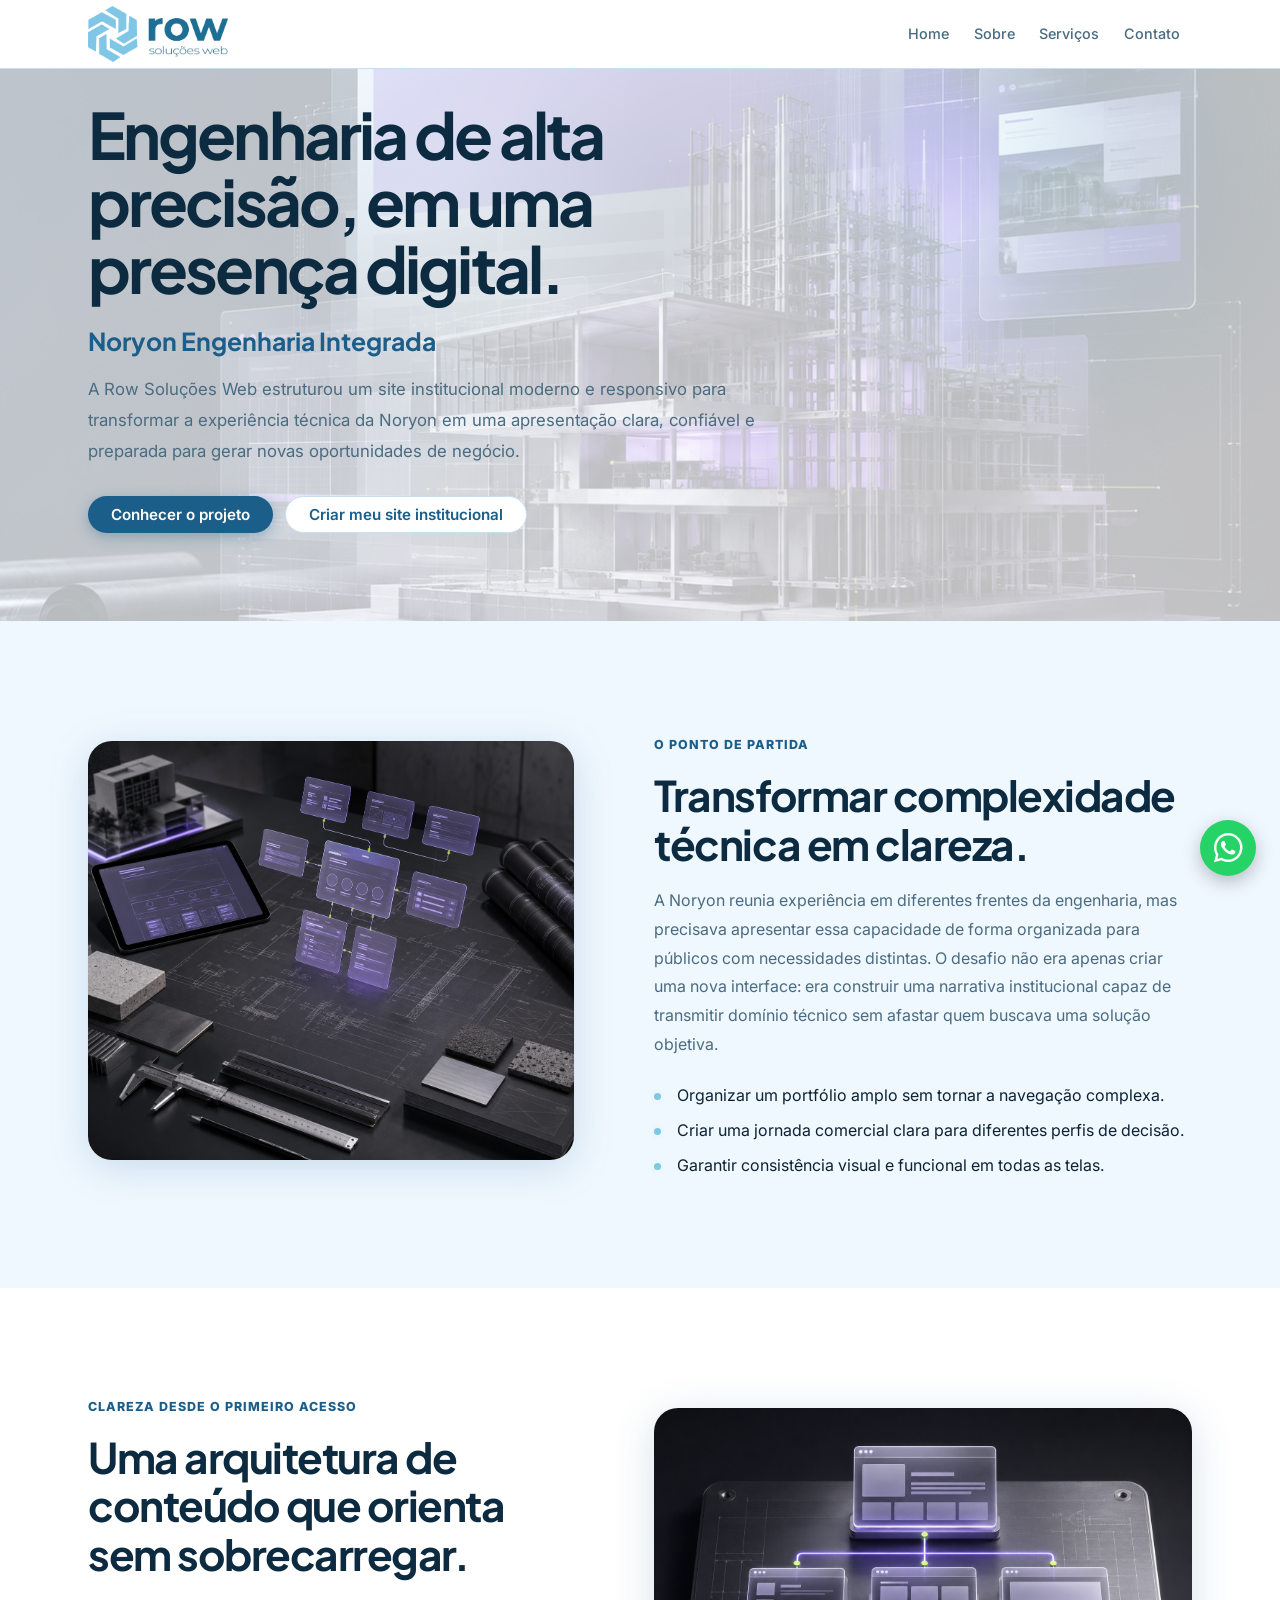
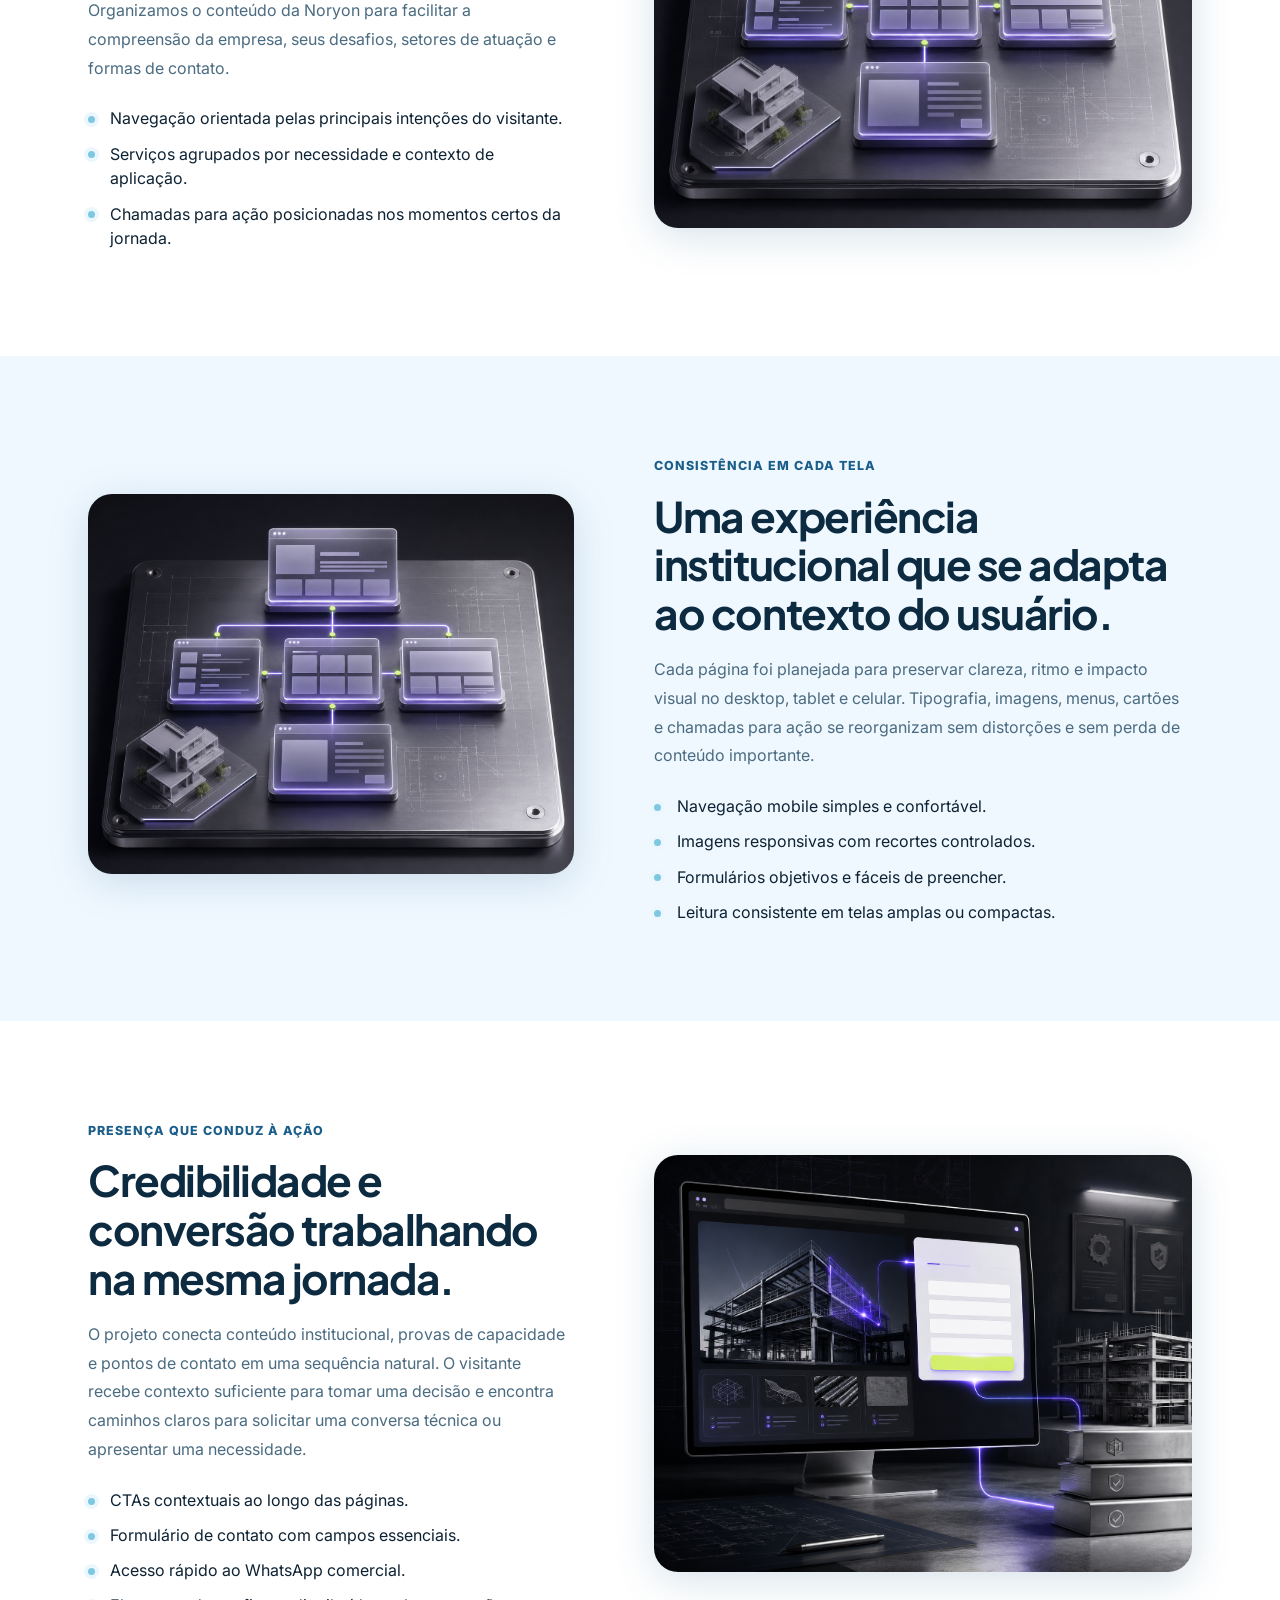
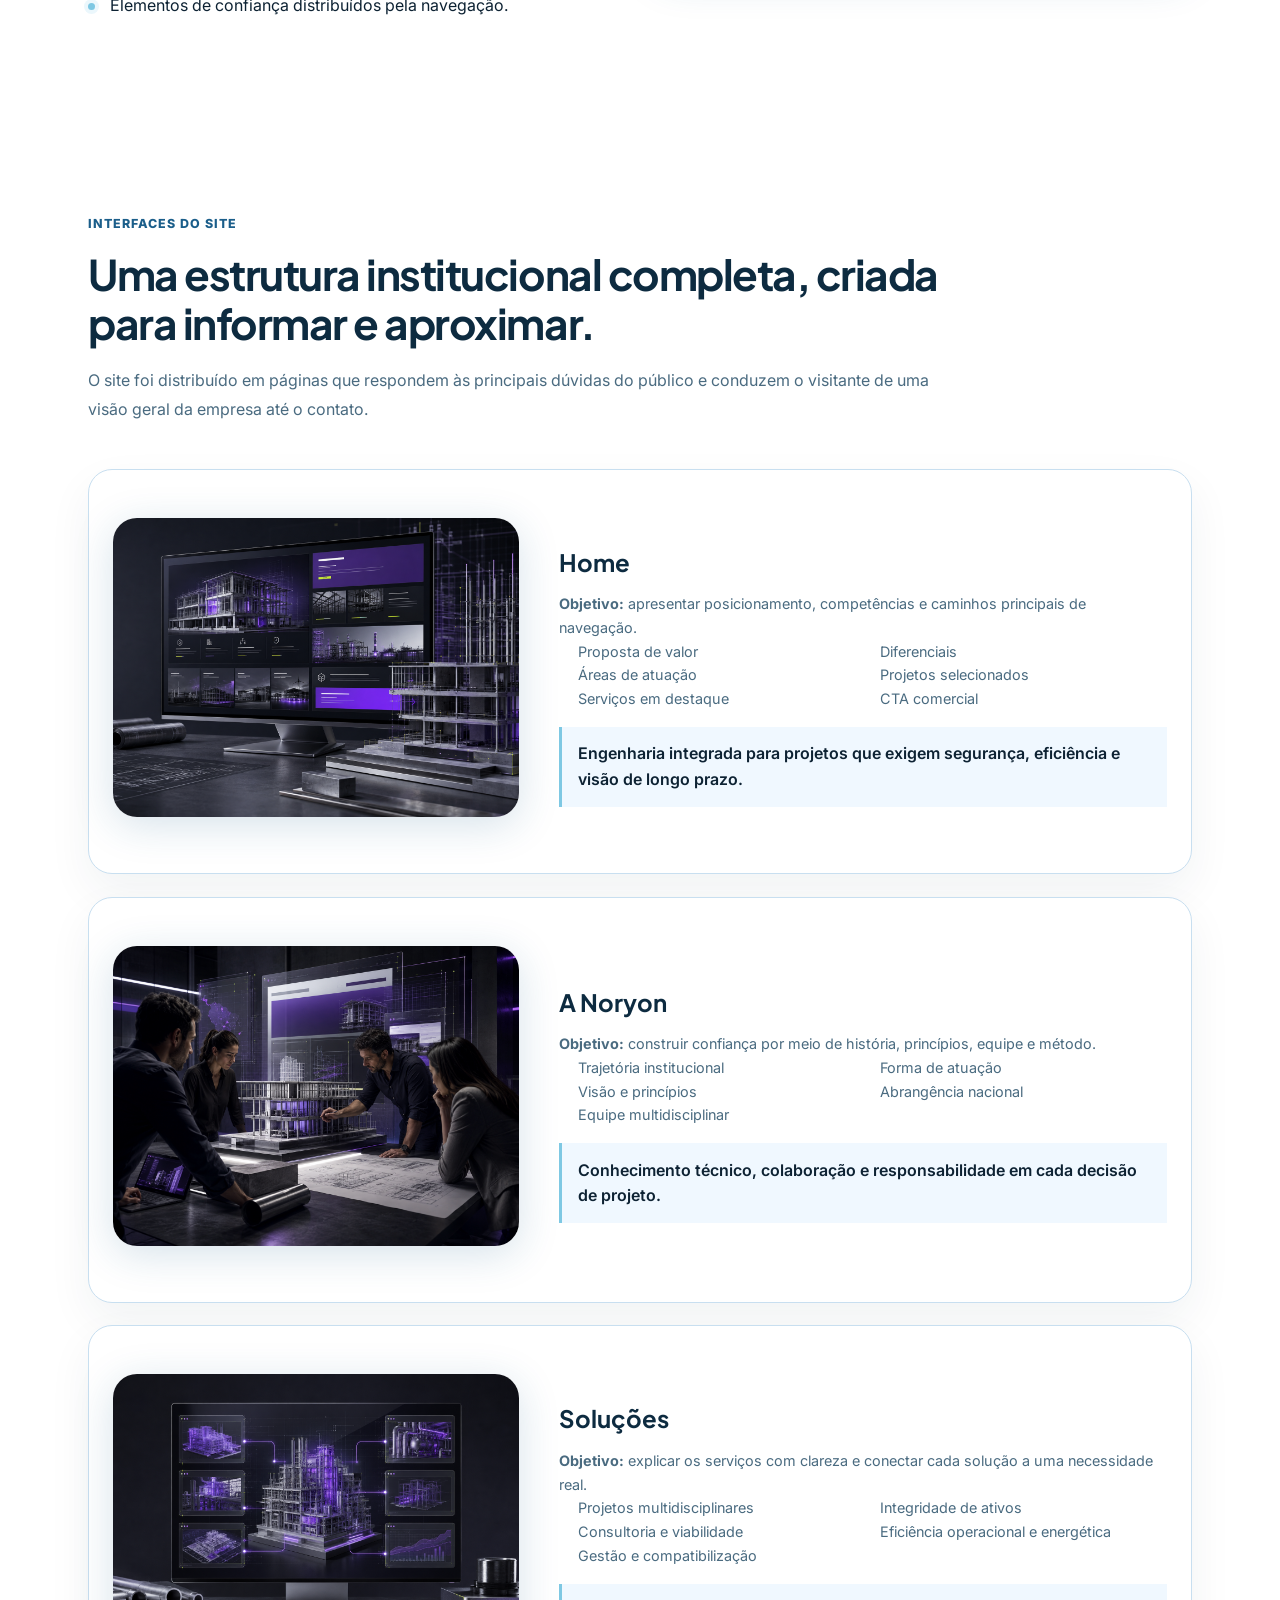
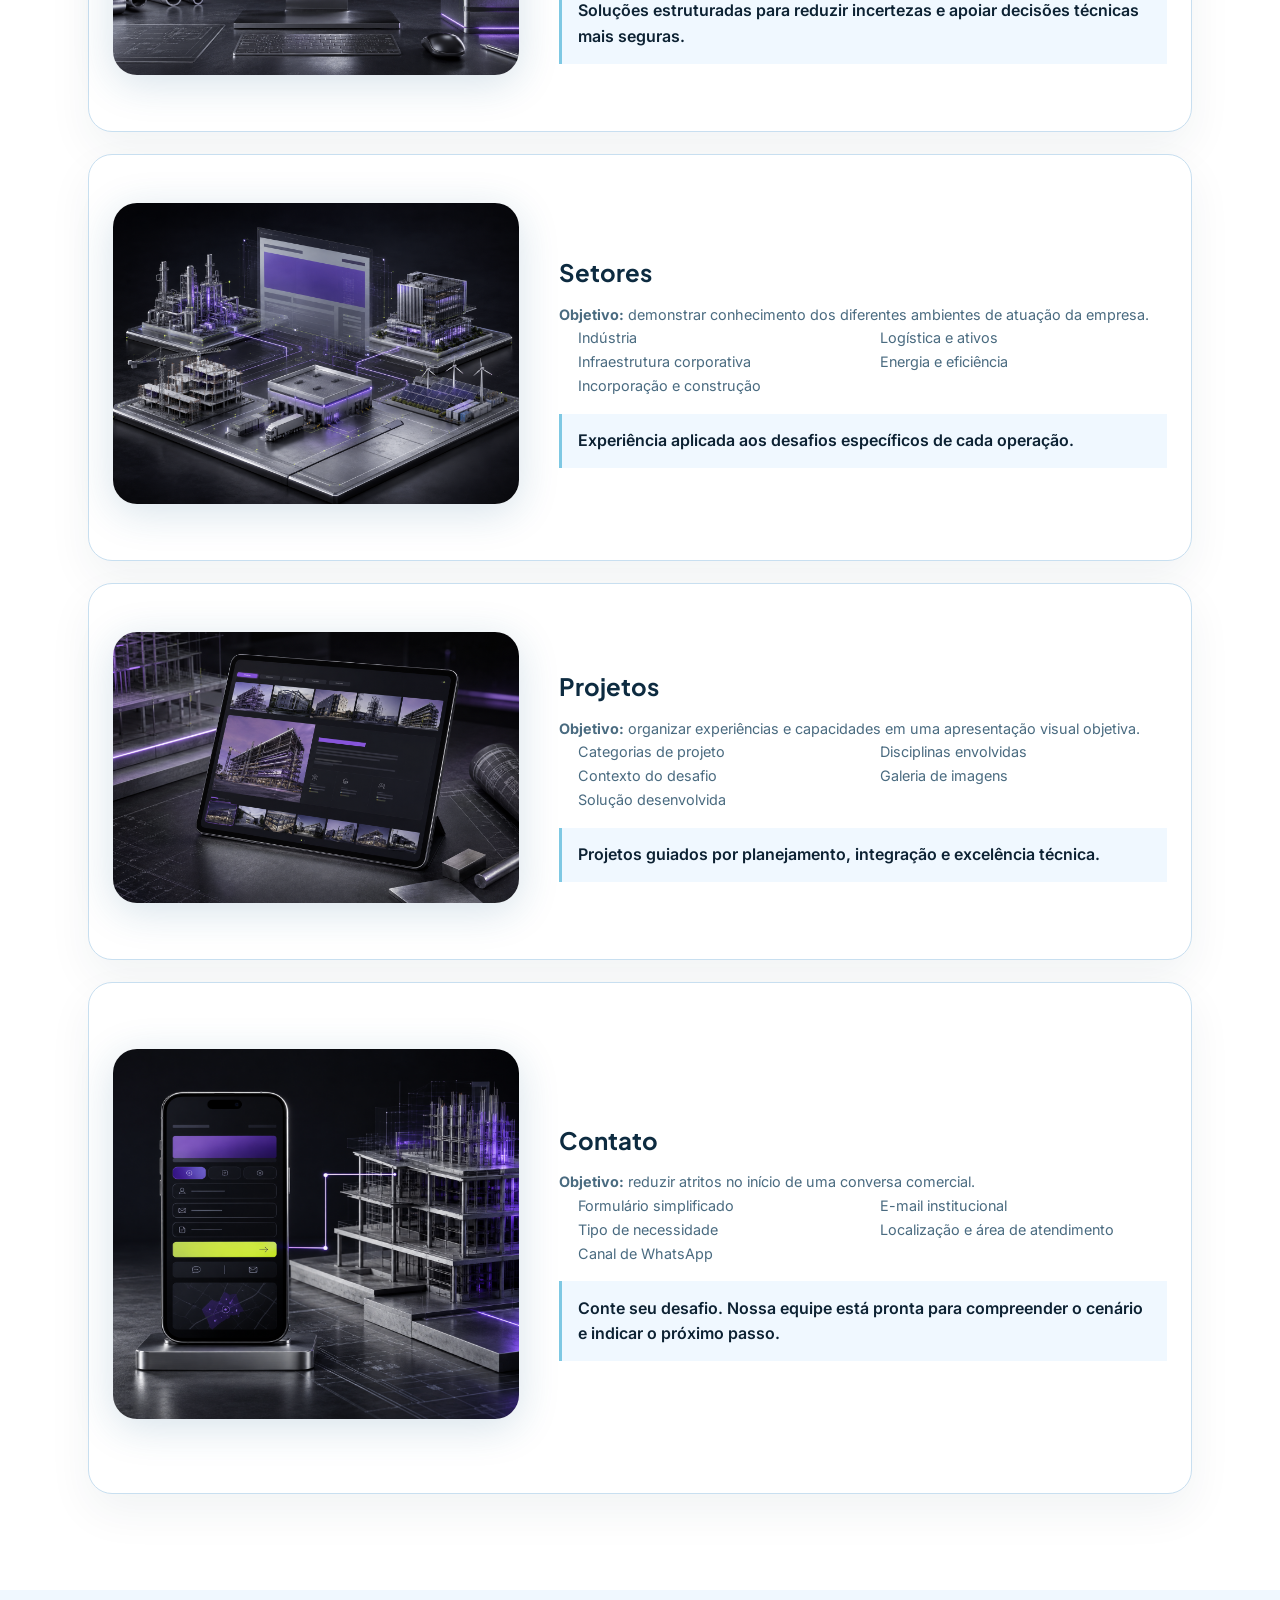
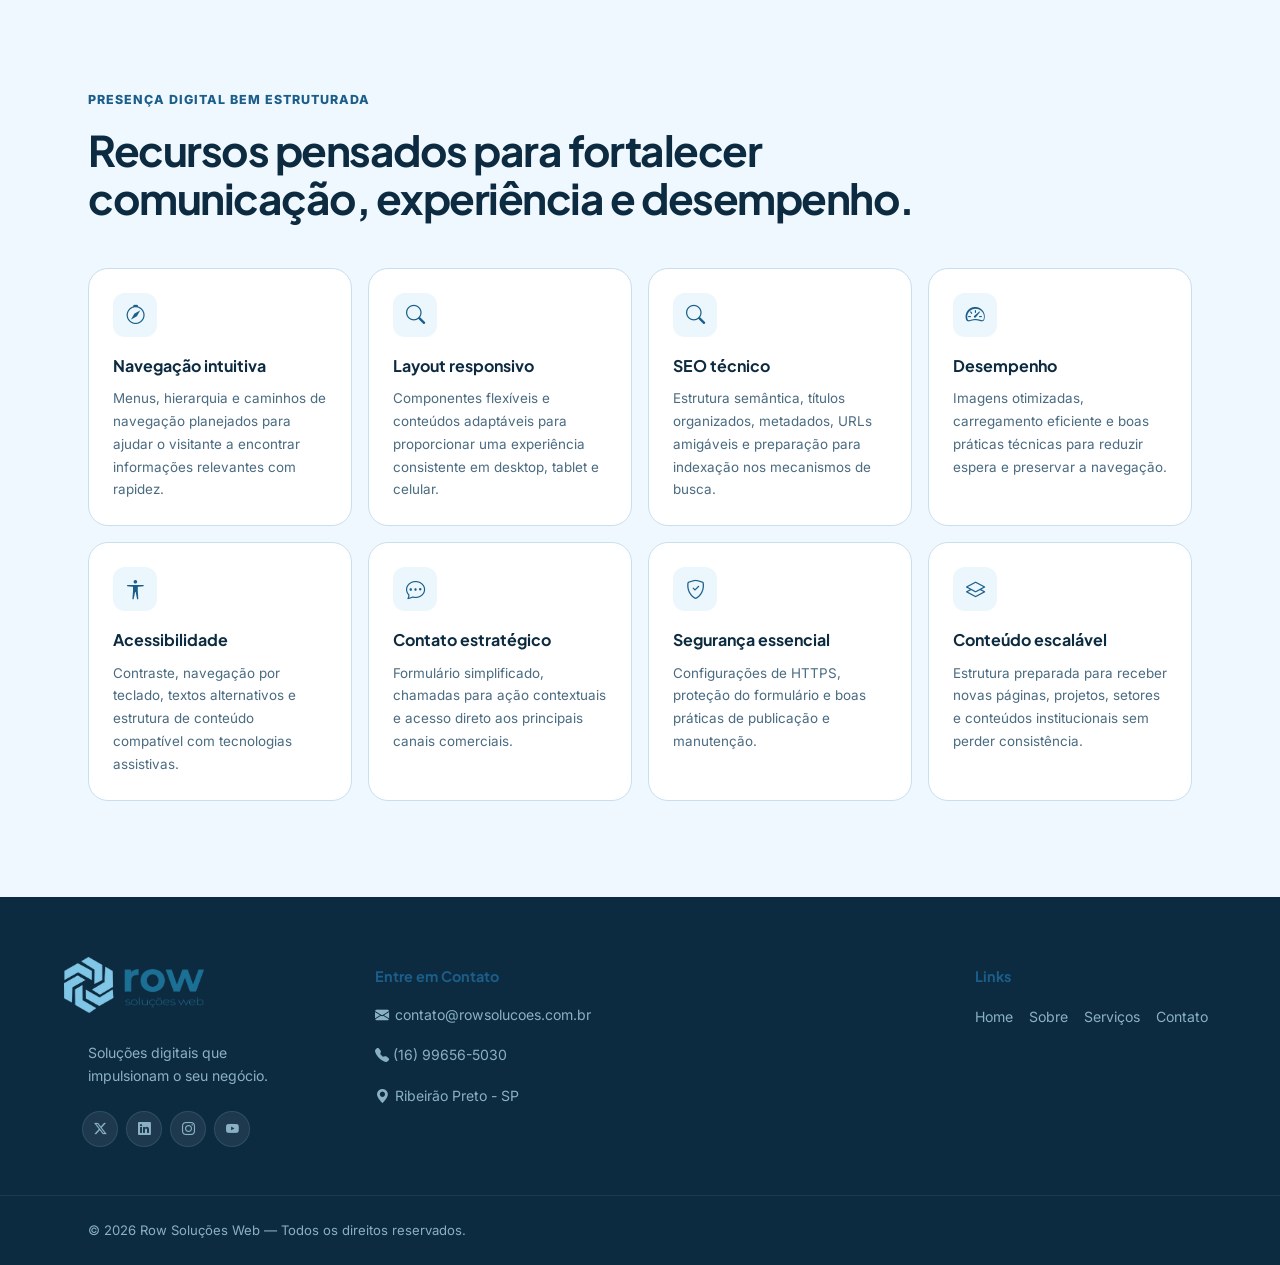
==== commit 069bbc90: "Update portfolio.html" ====
--- a/portfolio.html
+++ b/portfolio.html
@@ -524,7 +524,7 @@
             <p>Menus, hierarquia e caminhos de navegação planejados para ajudar o visitante a encontrar informações
               relevantes com rapidez.</p>
           </article>
-          <article><i class="bi bi-devices"></i>
+          <article><i class="bi bi-search"></i>
             <h3>Layout responsivo</h3>
             <p>Componentes flexíveis e conteúdos adaptáveis para proporcionar uma experiência consistente em desktop,
               tablet e celular.</p>
--- a/style.css
+++ b/style.css
@@ -4,8 +4,19 @@
    ============================================= */
 
 /* ── 1. RESET & BASE ─────────────────────────── */
-*, *::before, *::after { box-sizing: border-box; margin: 0; padding: 0; }
-html { scroll-behavior: smooth; font-size: 16px; }
+*,
+*::before,
+*::after {
+  box-sizing: border-box;
+  margin: 0;
+  padding: 0;
+}
+
+html {
+  scroll-behavior: smooth;
+  font-size: 16px;
+}
+
 body {
   font-family: 'Inter', sans-serif;
   color: var(--color-text);
@@ -13,71 +24,123 @@
   line-height: 1.6;
   -webkit-font-smoothing: antialiased;
 }
-img, svg { display: block; max-width: 100%; }
-a { text-decoration: none; color: inherit; }
-ul { list-style: none; }
-button { cursor: pointer; border: none; background: none; font: inherit; }
-details summary { list-style: none; }
-details summary::-webkit-details-marker { display: none; }
-.sr-only { position: absolute; width: 1px; height: 1px; padding: 0; margin: -1px; overflow: hidden; clip: rect(0,0,0,0); white-space: nowrap; border: 0; }
+
+img,
+svg {
+  display: block;
+  max-width: 100%;
+}
+
+a {
+  text-decoration: none;
+  color: inherit;
+}
+
+ul {
+  list-style: none;
+}
+
+button {
+  cursor: pointer;
+  border: none;
+  background: none;
+  font: inherit;
+}
+
+details summary {
+  list-style: none;
+}
+
+details summary::-webkit-details-marker {
+  display: none;
+}
+
+.sr-only {
+  position: absolute;
+  width: 1px;
+  height: 1px;
+  padding: 0;
+  margin: -1px;
+  overflow: hidden;
+  clip: rect(0, 0, 0, 0);
+  white-space: nowrap;
+  border: 0;
+}
 
 /* ── 2. DESIGN TOKENS ────────────────────────── */
 :root {
   /* Palette — Row Soluções Web */
-  --color-primary:       #1B5E8A;   /* azul escuro (texto "row") */
-  --color-primary-dark:  #144970;   /* azul escuro mais profundo */
-  --color-primary-light: #D6EAF8;   /* azul claro suave para fundos */
-  --color-accent:        #7EC8E3;   /* azul claro (ícone hexagonal) */
-  --color-accent-soft:   #EBF7FC;   /* azul clarissimo para hovers */
-
-  --color-bg:            #ffffff;
-  --color-bg-soft:       #F0F8FF;   /* alice blue — fundo suave azulado */
-  --color-bg-dark:       #0D2B40;   /* azul muito escuro para footer/dark sections */
-
-  --color-text:          #0D2233;   /* quase preto azulado */
-  --color-text-muted:    #4A6B80;   /* azul acinzentado */
-  --color-text-light:    #8AB0C4;   /* azul claro desbotado */
-
-  --color-border:        #C8DFF0;   /* borda azul suave */
-  --color-white:         #ffffff;
+  --color-primary: #1B5E8A;
+  /* azul escuro (texto "row") */
+  --color-primary-dark: #144970;
+  /* azul escuro mais profundo */
+  --color-primary-light: #D6EAF8;
+  /* azul claro suave para fundos */
+  --color-accent: #7EC8E3;
+  /* azul claro (ícone hexagonal) */
+  --color-accent-soft: #EBF7FC;
+  /* azul clarissimo para hovers */
+
+  --color-bg: #ffffff;
+  --color-bg-soft: #F0F8FF;
+  /* alice blue — fundo suave azulado */
+  --color-bg-dark: #0D2B40;
+  /* azul muito escuro para footer/dark sections */
+
+  --color-text: #0D2233;
+  /* quase preto azulado */
+  --color-text-muted: #4A6B80;
+  /* azul acinzentado */
+  --color-text-light: #8AB0C4;
+  /* azul claro desbotado */
+
+  --color-border: #C8DFF0;
+  /* borda azul suave */
+  --color-white: #ffffff;
 
   /* Feature icon colors — mantidos coloridos para variedade visual */
-  --c-purple:  #1B5E8A; --c-purple-bg: #D6EAF8;
-  --c-blue:    #7EC8E3; --c-blue-bg:   #EBF7FC;
-  --c-teal:    #0E9AA7; --c-teal-bg:   #E0F7FA;
-  --c-orange:  #1E7DB8; --c-orange-bg: #D4EDFA;
-  --c-pink:    #5B9AC4; --c-pink-bg:   #DCF0FA;
-  --c-green:   #0E7EA0; --c-green-bg:  #D0EEF7;
+  --c-purple: #1B5E8A;
+  --c-purple-bg: #D6EAF8;
+  --c-blue: #7EC8E3;
+  --c-blue-bg: #EBF7FC;
+  --c-teal: #0E9AA7;
+  --c-teal-bg: #E0F7FA;
+  --c-orange: #1E7DB8;
+  --c-orange-bg: #D4EDFA;
+  --c-pink: #5B9AC4;
+  --c-pink-bg: #DCF0FA;
+  --c-green: #0E7EA0;
+  --c-green-bg: #D0EEF7;
 
   /* Typography */
   --font-display: 'Plus Jakarta Sans', 'Inter', sans-serif;
-  --font-body:    'Inter', sans-serif;
+  --font-body: 'Inter', sans-serif;
 
   /* Spacing scale */
-  --space-xs:   0.25rem;
-  --space-sm:   0.5rem;
-  --space-md:   1rem;
-  --space-lg:   1.5rem;
-  --space-xl:   2rem;
-  --space-2xl:  3rem;
-  --space-3xl:  4rem;
-  --space-4xl:  6rem;
+  --space-xs: 0.25rem;
+  --space-sm: 0.5rem;
+  --space-md: 1rem;
+  --space-lg: 1.5rem;
+  --space-xl: 2rem;
+  --space-2xl: 3rem;
+  --space-3xl: 4rem;
+  --space-4xl: 6rem;
 
   /* Radius */
-  --radius-sm:  0.375rem;
-  --radius-md:  0.75rem;
-  --radius-lg:  1rem;
-  --radius-xl:  1.5rem;
+  --radius-sm: 0.375rem;
+  --radius-md: 0.75rem;
+  --radius-lg: 1rem;
+  --radius-xl: 1.5rem;
   --radius-full: 9999px;
 
   /* Shadow — adaptadas para azul */
-  --shadow-sm:  0 1px 3px rgba(0,0,0,.06), 0 1px 2px rgba(0,0,0,.04);
-  --shadow-md:  0 4px 16px rgba(27,94,138,.12);
-  --shadow-lg:  0 8px 40px rgba(27,94,138,.18);
-  --shadow-card: 0 2px 16px rgba(13,43,64,.08);
+  --shadow-sm: 0 1px 3px rgba(0, 0, 0, .06), 0 1px 2px rgba(0, 0, 0, .04);
+  --shadow-md: 0 4px 16px rgba(27, 94, 138, .12);
+  --shadow-lg: 0 8px 40px rgba(27, 94, 138, .18);
+  --shadow-card: 0 2px 16px rgba(13, 43, 64, .08);
 
   /* Transitions */
-  --transition: 0.22s cubic-bezier(.4,0,.2,1);
+  --transition: 0.22s cubic-bezier(.4, 0, .2, 1);
 
   /* Layout */
   --container-max: 1200px;
@@ -104,9 +167,10 @@
   border-radius: var(--radius-full);
   margin-bottom: var(--space-md);
 }
+
 .section-eyebrow--light {
   color: #BDE3F5;
-  background: rgba(255,255,255,.12);
+  background: rgba(255, 255, 255, .12);
 }
 
 .section-header {
@@ -138,48 +202,71 @@
   transition: all var(--transition);
   white-space: nowrap;
 }
+
 .btn--primary {
   background: var(--color-primary);
   color: var(--color-white);
-  box-shadow: 0 4px 14px rgba(27,94,138,.35);
-}
+  box-shadow: 0 4px 14px rgba(27, 94, 138, .35);
+}
+
 .btn--primary:hover {
   background: var(--color-primary-dark);
-  box-shadow: 0 6px 20px rgba(20,73,112,.45);
+  box-shadow: 0 6px 20px rgba(20, 73, 112, .45);
   transform: translateY(-1px);
 }
+
 .btn--outline {
   border: 1.5px solid var(--color-border);
   color: var(--color-text);
   background: transparent;
 }
-.btn--outline:hover { border-color: var(--color-primary); color: var(--color-primary); }
+
+.btn--outline:hover {
+  border-color: var(--color-primary);
+  color: var(--color-primary);
+}
+
 .btn--outline-dark {
   border: 1.5px solid var(--color-text);
   color: var(--color-text);
   background: transparent;
 }
-.btn--outline-dark:hover { background: var(--color-text); color: var(--color-white); }
+
+.btn--outline-dark:hover {
+  background: var(--color-text);
+  color: var(--color-white);
+}
+
 .btn--white {
   background: var(--color-white);
   color: var(--color-primary);
   font-weight: 700;
 }
-.btn--white:hover { background: var(--color-primary-light); }
-.btn--lg { padding: 0.85em 2em; font-size: 1rem; }
+
+.btn--white:hover {
+  background: var(--color-primary-light);
+}
+
+.btn--lg {
+  padding: 0.85em 2em;
+  font-size: 1rem;
+}
 
 /* ── 5. HEADER ───────────────────────────────── */
 .header {
   position: sticky;
   top: 0;
   z-index: 100;
-  background: rgba(255,255,255,0.92);
+  background: rgba(255, 255, 255, 0.92);
   backdrop-filter: blur(12px);
   -webkit-backdrop-filter: blur(12px);
   border-bottom: 1px solid var(--color-border);
   transition: box-shadow var(--transition);
 }
-.header.scrolled { box-shadow: var(--shadow-md); }
+
+.header.scrolled {
+  box-shadow: var(--shadow-md);
+}
 
 .header__inner {
   display: flex;
@@ -198,42 +285,62 @@
   color: var(--color-text);
   flex-shrink: 0;
 }
+
 .logo-icon {
   font-size: 1.5rem;
   color: var(--color-primary);
   line-height: 1;
 }
+
 /*.logo-text { letter-spacing: -0.03em; }*/
-.logo-text{ color:#1C7095; }
-
-.logo-brand{
-    display:flex;
-    flex-direction:column;
-    line-height:1;
-}
-
-.logo-row{
-    font-family:'Poppins',sans-serif;
-    font-size:2.2rem;
-    font-weight:800;
-    color:#1C7095;
-    letter-spacing: -1px;
-}
-
-.logo-subtitle{
-    font-family:'Poppins',sans-serif;
-    font-size:0.85rem;
-    font-weight:400;
-    color:#1C7095;
-    letter-spacing:0.5px;
-    margin-top:-2px;
+.logo-text {
+  color: #1C7095;
+}
+
+.logo-brand {
+  display: flex;
+  flex-direction: column;
+  line-height: 1;
+}
+
+.logo-row {
+  font-family: 'Poppins', sans-serif;
+  font-size: 2.2rem;
+  font-weight: 800;
+  color: #1C7095;
+  letter-spacing: -1px;
+}
+
+.logo-subtitle {
+  font-family: 'Poppins', sans-serif;
+  font-size: 0.85rem;
+  font-weight: 400;
+  color: #1C7095;
+  letter-spacing: 0.5px;
+  margin-top: -2px;
 }
 
 /* Nav */
-.nav { margin-left: auto; }
-.nav__list { display: none; flex-direction: row; gap: 0; align-items: center; }
-.nav__link--active { color: var(--color-primary); background: var(--color-accent-soft); }
-.nav__item { position: relative; }
+.nav {
+  margin-left: auto;
+}
+
+.nav__list {
+  display: none;
+  flex-direction: row;
+  gap: 0;
+  align-items: center;
+}
+
+.nav__link--active {
+  color: var(--color-primary);
+  background: var(--color-accent-soft);
+}
+
+.nav__item {
+  position: relative;
+}
+
 .nav__link {
   display: flex;
   align-items: center;
@@ -245,8 +352,112 @@
   border-radius: var(--radius-md);
   transition: color var(--transition), background var(--transition);
 }
-.nav__link:hover, .nav__link:focus-visible { color: var(--color-primary); background: var(--color-accent-soft); }
-.nav__arrow { font-size: 0.65em; opacity: 0.6; }
+
+/*----------------------------------
+-----------------------------Botão do WhatsApp ------------------------------------*/
+.whatsapp-float {
+  position: fixed;
+  bottom: 24px;
+  right: 24px;
+  z-index: 999;
+
+  width: 56px;
+  height: 56px;
+  border-radius: 50%;
+
+  background: #25D366; /* verde característico do WhatsApp */
+  color: #fff;
+  font-size: 1.8rem;
+
+  display: flex;
+  align-items: center;
+  justify-content: center;
+
+  box-shadow: 0 6px 18px rgba(0, 0, 0, 0.25);
+  transition: transform 0.2s ease;
+}
+
+.whatsapp-float:hover {
+  transform: scale(1.08);
+  color: #fff; /* garante que não herde a cor de link padrão */
+}
+
+.btn--whatsapp {
+  background-color: #25D366;
+  border-color: #25D366; /* caso o .btn--primary tenha borda */
+}
+
+.btn--whatsapp:hover {
+  background-color: #1EBE5A; /* um verde um pouco mais escuro no hover */
+  border-color: #1EBE5A;
+}
+
+/*----------------------------------
+-----------------------------Botão do WhatsApp ------------------------------------*/
+
+/*--------modal e características de cookies do site---------*/
+.cookie-banner {
+  position: fixed;
+  bottom: 0;
+  left: 0;
+  right: 0;
+  z-index: 1000;
+
+  display: none; /* controlado pelo JS */
+  flex-wrap: wrap;
+  align-items: center;
+  justify-content: space-between;
+  gap: 1rem;
+
+  padding: 1rem 1.5rem;
+  background: #0D2B40;
+  color: #fff;
+
+  box-shadow: 0 -4px 18px rgba(0, 0, 0, 0.15);
+}
+
+.cookie-banner.is-visible {
+  display: flex;
+}
+
+.cookie-banner p {
+  margin: 0;
+  flex: 1 1 300px;
+  font-size: 0.9rem;
+  line-height: 1.5;
+  color: #D6EAF8;
+}
+
+.cookie-banner__actions {
+  display: flex;
+  gap: 0.75rem;
+  flex-shrink: 0;
+}
+
+@media (max-width: 600px) {
+  .cookie-banner {
+    flex-direction: column;
+    align-items: stretch;
+    text-align: center;
+  }
+
+  .cookie-banner__actions {
+    justify-content: center;
+  }
+}
+/*--------modal e características de cookies do site---------*/
+
+
+.nav__link:hover,
+.nav__link:focus-visible {
+  color: var(--color-primary);
+  background: var(--color-accent-soft);
+}
+
+.nav__arrow {
+  font-size: 0.65em;
+  opacity: 0.6;
+}
 
 .nav__dropdown {
   display: none;
@@ -261,8 +472,12 @@
   padding: var(--space-sm);
   z-index: 200;
 }
+
 .nav__item--has-dropdown:hover .nav__dropdown,
-.nav__item--has-dropdown:focus-within .nav__dropdown { display: block; }
+.nav__item--has-dropdown:focus-within .nav__dropdown {
+  display: block;
+}
+
 .nav__dropdown li a {
   display: block;
   padding: 0.5em 0.75em;
@@ -271,9 +486,19 @@
   border-radius: var(--radius-sm);
   transition: background var(--transition), color var(--transition);
 }
-.nav__dropdown li a:hover { background: var(--color-accent-soft); color: var(--color-primary); }
-
-.header__actions { display: none; align-items: center; gap: var(--space-sm); margin-left: var(--space-md); flex-shrink: 0; }
+
+.nav__dropdown li a:hover {
+  background: var(--color-accent-soft);
+  color: var(--color-primary);
+}
+
+.header__actions {
+  display: none;
+  align-items: center;
+  gap: var(--space-sm);
+  margin-left: var(--space-md);
+  flex-shrink: 0;
+}
 
 /* Hamburger */
 .hamburger {
@@ -283,6 +508,7 @@
   padding: 8px;
   margin-left: auto;
 }
+
 .hamburger span {
   display: block;
   width: 22px;
@@ -291,9 +517,18 @@
   border-radius: 2px;
   transition: all var(--transition);
 }
-.hamburger.open span:nth-child(1) { transform: translateY(7px) rotate(45deg); }
-.hamburger.open span:nth-child(2) { opacity: 0; }
-.hamburger.open span:nth-child(3) { transform: translateY(-7px) rotate(-45deg); }
+
+.hamburger.open span:nth-child(1) {
+  transform: translateY(7px) rotate(45deg);
+}
+
+.hamburger.open span:nth-child(2) {
+  opacity: 0;
+}
+
+.hamburger.open span:nth-child(3) {
+  transform: translateY(-7px) rotate(-45deg);
+}
 
 /* Mobile nav drawer */
 .nav--open .nav__list {
@@ -308,9 +543,23 @@
   overflow-y: auto;
   z-index: 99;
 }
-.nav--open .nav__dropdown { position: static; box-shadow: none; border: none; background: var(--color-bg-soft); padding-left: var(--space-md); }
-.nav--open .nav__item--has-dropdown .nav__dropdown { display: block; }
-.nav--open .header__actions { display: flex; margin: var(--space-md) var(--space-xl) 0; }
+
+.nav--open .nav__dropdown {
+  position: static;
+  box-shadow: none;
+  border: none;
+  background: var(--color-bg-soft);
+  padding-left: var(--space-md);
+}
+
+.nav--open .nav__item--has-dropdown .nav__dropdown {
+  display: block;
+}
+
+.nav--open .header__actions {
+  display: flex;
+  margin: var(--space-md) var(--space-xl) 0;
+}
 
 /* ── 6. HERO ─────────────────────────────────── */
 .hero {
@@ -339,9 +588,11 @@
 
 .hero__bg-blob {
   position: absolute;
-  top: -120px; right: -120px;
-  width: 500px; height: 500px;
-  background: radial-gradient(circle, rgba(126,200,227,.18) 0%, transparent 70%);
+  top: -120px;
+  right: -120px;
+  width: 500px;
+  height: 500px;
+  background: radial-gradient(circle, rgba(126, 200, 227, .18) 0%, transparent 70%);
   border-radius: 50%;
   pointer-events: none;
 
@@ -349,8 +600,10 @@
 }
 
 .hero__inner {
-  position: relative; /*referente a imagem de fundo*/
-  z-index: 1; /*referente a imagem de fundo*/
+  position: relative;
+  /*referente a imagem de fundo*/
+  z-index: 1;
+  /*referente a imagem de fundo*/
 
   display: grid;
   gap: var(--space-3xl);
@@ -371,15 +624,27 @@
   margin-bottom: var(--space-lg);
   box-shadow: var(--shadow-sm);
 }
+
 .hero__badge-dot {
-  width: 8px; height: 8px;
+  width: 8px;
+  height: 8px;
   border-radius: 50%;
   background: #22c55e;
   animation: pulse-dot 2s infinite;
 }
+
 @keyframes pulse-dot {
-  0%, 100% { opacity: 1; transform: scale(1); }
-  50%       { opacity: 0.5; transform: scale(1.3); }
+
+  0%,
+  100% {
+    opacity: 1;
+    transform: scale(1);
+  }
+
+  50% {
+    opacity: 0.5;
+    transform: scale(1.3);
+  }
 }
 
 .hero__title {
@@ -391,6 +656,7 @@
   color: var(--color-text);
   margin-bottom: var(--space-lg);
 }
+
 .hero__title--accent {
   background: linear-gradient(135deg, var(--color-primary) 0%, var(--color-accent) 100%);
   -webkit-background-clip: text;
@@ -422,9 +688,14 @@
   color: var(--color-text);
   transition: color var(--transition);
 }
-.hero__play:hover { color: var(--color-primary); }
+
+.hero__play:hover {
+  color: var(--color-primary);
+}
+
 .hero__play-icon {
-  width: 44px; height: 44px;
+  width: 44px;
+  height: 44px;
   border-radius: 50%;
   background: var(--color-white);
   box-shadow: var(--shadow-md);
@@ -434,10 +705,17 @@
   padding-left: 3px;
   transition: box-shadow var(--transition), transform var(--transition);
 }
-.hero__play:hover .hero__play-icon { box-shadow: var(--shadow-lg); transform: scale(1.05); }
+
+.hero__play:hover .hero__play-icon {
+  box-shadow: var(--shadow-lg);
+  transform: scale(1.05);
+}
 
 /* Mockup */
-.hero__visual { position: relative; }
+.hero__visual {
+  position: relative;
+}
+
 .hero__mockup {
   background: var(--color-white);
   border-radius: var(--radius-xl);
@@ -445,6 +723,7 @@
   overflow: hidden;
   border: 1px solid var(--color-border);
 }
+
 .hero__mockup-bar {
   display: flex;
   align-items: center;
@@ -453,15 +732,30 @@
   background: var(--color-bg-soft);
   border-bottom: 1px solid var(--color-border);
 }
+
 .hero__mockup-bar span {
-  width: 10px; height: 10px;
+  width: 10px;
+  height: 10px;
   border-radius: 50%;
 }
-.hero__mockup-bar span:nth-child(1) { background: #ff5f57; }
-.hero__mockup-bar span:nth-child(2) { background: #febc2e; }
-.hero__mockup-bar span:nth-child(3) { background: #28c840; }
-
-.hero__mockup-body { display: flex; height: 200px; }
+
+.hero__mockup-bar span:nth-child(1) {
+  background: #ff5f57;
+}
+
+.hero__mockup-bar span:nth-child(2) {
+  background: #febc2e;
+}
+
+.hero__mockup-bar span:nth-child(3) {
+  background: #28c840;
+}
+
+.hero__mockup-body {
+  display: flex;
+  height: 200px;
+}
+
 .hero__mockup-sidebar {
   width: 54px;
   background: var(--color-bg-soft);
@@ -471,18 +765,46 @@
   flex-direction: column;
   gap: 6px;
 }
+
 .hero__mockup-item {
   height: 28px;
   border-radius: var(--radius-sm);
   background: var(--color-border);
 }
-.hero__mockup-item--active { background: var(--color-primary); }
-
-.hero__mockup-canvas { flex: 1; padding: 12px; display: flex; flex-direction: column; gap: 8px; }
-.hero__mockup-header-block { height: 28px; background: linear-gradient(90deg, var(--color-primary-light), var(--color-accent-soft)); border-radius: var(--radius-sm); }
-.hero__mockup-row { display: flex; gap: 8px; flex: 1; }
-.hero__mockup-col { flex: 1; background: var(--color-bg-soft); border-radius: var(--radius-sm); }
-.hero__mockup-col--wide { flex: 2; }
+
+.hero__mockup-item--active {
+  background: var(--color-primary);
+}
+
+.hero__mockup-canvas {
+  flex: 1;
+  padding: 12px;
+  display: flex;
+  flex-direction: column;
+  gap: 8px;
+}
+
+.hero__mockup-header-block {
+  height: 28px;
+  background: linear-gradient(90deg, var(--color-primary-light), var(--color-accent-soft));
+  border-radius: var(--radius-sm);
+}
+
+.hero__mockup-row {
+  display: flex;
+  gap: 8px;
+  flex: 1;
+}
+
+.hero__mockup-col {
+  flex: 1;
+  background: var(--color-bg-soft);
+  border-radius: var(--radius-sm);
+}
+
+.hero__mockup-col--wide {
+  flex: 2;
+}
 
 /* Floating cards */
 .hero__card {
@@ -497,19 +819,65 @@
   box-shadow: var(--shadow-card);
   font-size: 0.82rem;
 }
-.hero__card strong { display: block; font-weight: 700; color: var(--color-text); font-size: 0.88rem; }
-.hero__card small { color: var(--color-text-muted); }
-.hero__card-icon { font-size: 1.4rem; color: var(--color-primary); }
-.hero__card--1 { bottom: -10px; left: -10px; animation: float1 4s ease-in-out infinite; }
-.hero__card--2 { top: 10px; right: -10px; animation: float2 5s ease-in-out infinite; }
-@keyframes float1 { 0%,100%{transform:translateY(0)} 50%{transform:translateY(-8px)} }
-@keyframes float2 { 0%,100%{transform:translateY(0)} 50%{transform:translateY(6px)} }
+
+.hero__card strong {
+  display: block;
+  font-weight: 700;
+  color: var(--color-text);
+  font-size: 0.88rem;
+}
+
+.hero__card small {
+  color: var(--color-text-muted);
+}
+
+.hero__card-icon {
+  font-size: 1.4rem;
+  color: var(--color-primary);
+}
+
+.hero__card--1 {
+  bottom: -10px;
+  left: -10px;
+  animation: float1 4s ease-in-out infinite;
+}
+
+.hero__card--2 {
+  top: 10px;
+  right: -10px;
+  animation: float2 5s ease-in-out infinite;
+}
+
+@keyframes float1 {
+
+  0%,
+  100% {
+    transform: translateY(0)
+  }
+
+  50% {
+    transform: translateY(-8px)
+  }
+}
+
+@keyframes float2 {
+
+  0%,
+  100% {
+    transform: translateY(0)
+  }
+
+  50% {
+    transform: translateY(6px)
+  }
+}
 
 /* ── 7. STATS ─────────────────────────────────── */
 .stats {
   padding: var(--space-2xl) 0;
   border-bottom: 1px solid var(--color-border);
 }
+
 .stats__label {
   text-align: center;
   font-size: 0.82rem;
@@ -518,6 +886,7 @@
   letter-spacing: 0.06em;
   margin-bottom: var(--space-xl);
 }
+
 .stats__grid {
   display: flex;
   flex-wrap: wrap;
@@ -525,7 +894,11 @@
   align-items: center;
   gap: var(--space-xl) var(--space-2xl);
 }
-.stats__item { text-align: center; }
+
+.stats__item {
+  text-align: center;
+}
+
 .stats__number {
   display: block;
   font-family: var(--font-display);
@@ -536,16 +909,20 @@
   line-height: 1;
   margin-bottom: 4px;
 }
-.stats__number sup, .stats__number sub {
+
+.stats__number sup,
+.stats__number sub {
   font-size: 0.55em;
   font-weight: 700;
   color: var(--color-primary);
 }
+
 .stats__desc {
   font-size: 0.82rem;
   color: var(--color-text-muted);
   font-weight: 500;
 }
+
 .stats__divider {
   width: 1px;
   height: 44px;
@@ -558,6 +935,7 @@
   padding: var(--space-4xl) 0;
   background: var(--color-white);
 }
+
 .features-grid__cards {
   display: grid;
   grid-template-columns: 1fr;
@@ -570,12 +948,14 @@
   border-radius: var(--radius-xl);
   padding: var(--space-xl);
   transition: box-shadow var(--transition), transform var(--transition);
-  position: relative; /*serve de referência para a imagem de fundo*/
-  overflow: hidden; /*garante que a imagem não ultrapasse as bordas arredondadas do card*/
+  position: relative;
+  /*serve de referência para a imagem de fundo*/
+  overflow: hidden;
+  /*garante que a imagem não ultrapasse as bordas arredondadas do card*/
 }
 
 /*Camada de cada imagem - responsável por criar a imagem como background*/
-.feat-card::before{
+.feat-card::before {
   content: "";
   position: absolute;
   inset: 0;
@@ -584,7 +964,8 @@
   background-position: center;
   background-repeat: no-repeat;
 
-  opacity: 0.20; /*principal*/
+  opacity: 0.20;
+  /*principal*/
 
   z-index: 0;
   pointer-events: none;
@@ -592,11 +973,15 @@
 
 /*HTML coloca o ícone, texto, parágrafo e lista diretamente dentro do <article> 
 essa regra faz todos esses elementos ficarem acima da imagem.*/
-.feat-card > * {
+.feat-card>* {
   position: relative;
   z-index: 1;
 }
-.feat-card:hover { box-shadow: var(--shadow-card); transform: translateY(-2px); }
+
+.feat-card:hover {
+  box-shadow: var(--shadow-card);
+  transform: translateY(-2px);
+}
 
 .feat-card:nth-child(1)::before {
   background-image: url("nossos_servicos/01-presenca-digital-1408x1636.png");
@@ -623,19 +1008,48 @@
 }
 
 .feat-card__icon {
-  width: 48px; height: 48px;
+  width: 48px;
+  height: 48px;
   border-radius: var(--radius-md);
   display: grid;
   place-items: center;
   margin-bottom: var(--space-lg);
 }
-.feat-card__icon svg { width: 22px; height: 22px; }
-.feat-card__icon--purple { background: var(--c-purple-bg); color: var(--c-purple); }
-.feat-card__icon--blue   { background: var(--c-blue-bg);   color: var(--c-blue); }
-.feat-card__icon--teal   { background: var(--c-teal-bg);   color: var(--c-teal); }
-.feat-card__icon--orange { background: var(--c-orange-bg); color: var(--c-orange); }
-.feat-card__icon--pink   { background: var(--c-pink-bg);   color: var(--c-pink); }
-.feat-card__icon--green  { background: var(--c-green-bg);  color: var(--c-green); }
+
+.feat-card__icon svg {
+  width: 22px;
+  height: 22px;
+}
+
+.feat-card__icon--purple {
+  background: var(--c-purple-bg);
+  color: var(--c-purple);
+}
+
+.feat-card__icon--blue {
+  background: var(--c-blue-bg);
+  color: var(--c-blue);
+}
+
+.feat-card__icon--teal {
+  background: var(--c-teal-bg);
+  color: var(--c-teal);
+}
+
+.feat-card__icon--orange {
+  background: var(--c-orange-bg);
+  color: var(--c-orange);
+}
+
+.feat-card__icon--pink {
+  background: var(--c-pink-bg);
+  color: var(--c-pink);
+}
+
+.feat-card__icon--green {
+  background: var(--c-green-bg);
+  color: var(--c-green);
+}
 
 /* Eyebrow do card: número + categoria, no tom de cor primário do site */
 .feat-card__eyebrow {
@@ -655,6 +1069,7 @@
   gap: 6px;
   margin-top: var(--space-sm);
 }
+
 .feat-card__list li {
   position: relative;
   padding-left: 18px;
@@ -662,6 +1077,7 @@
   color: var(--color-text-muted);
   line-height: 1.5;
 }
+
 .feat-card__list li::before {
   content: '✓';
   position: absolute;
@@ -685,12 +1101,14 @@
   color: var(--color-text);
   margin-bottom: var(--space-sm);
 }
+
 .feat-card p {
   font-size: 0.9rem;
   color: var(--color-text-muted);
   line-height: 1.65;
   margin-bottom: var(--space-md);
 }
+
 .feat-card__link {
   font-size: 0.88rem;
   font-weight: 600;
@@ -700,10 +1118,16 @@
   align-items: center;
   gap: 4px;
 }
-.feat-card__link:hover { text-decoration: underline; }
+
+.feat-card__link:hover {
+  text-decoration: underline;
+}
 
 /* ── 9. FEATURE ALTERNATING ───────────────────── */
-.feature-alt { padding: var(--space-4xl) 0; background: var(--color-bg-soft); }
+.feature-alt {
+  padding: var(--space-4xl) 0;
+  background: var(--color-bg-soft);
+}
 
 .feature-alt__row {
   display: grid;
@@ -711,7 +1135,10 @@
   align-items: center;
   margin-bottom: var(--space-4xl);
 }
-.feature-alt__row:last-child { margin-bottom: 0; }
+
+.feature-alt__row:last-child {
+  margin-bottom: 0;
+}
 
 .feature-alt__img-wrap {
   border-radius: var(--radius-xl);
@@ -722,9 +1149,18 @@
   overflow: hidden;
   position: relative;
 }
-.feature-alt__img-wrap--blue   { background: linear-gradient(135deg, #D6EAF8, #EBF7FC); }
-.feature-alt__img-wrap--purple { background: linear-gradient(135deg, #BDE3F5, #D6EAF8); }
-.feature-alt__img-wrap--teal   { background: linear-gradient(135deg, #C8EEF8, #D6EAF8); }
+
+.feature-alt__img-wrap--blue {
+  background: linear-gradient(135deg, #D6EAF8, #EBF7FC);
+}
+
+.feature-alt__img-wrap--purple {
+  background: linear-gradient(135deg, #BDE3F5, #D6EAF8);
+}
+
+.feature-alt__img-wrap--teal {
+  background: linear-gradient(135deg, #C8EEF8, #D6EAF8);
+}
 
 /* Mini browser mockup inside feature */
 .feature-alt__browser {
@@ -733,26 +1169,71 @@
   border-radius: var(--radius-lg);
   box-shadow: var(--shadow-lg);
   overflow: hidden;
-  border: 1px solid rgba(0,0,0,.06);
-}
+  border: 1px solid rgba(0, 0, 0, .06);
+}
+
 .feature-alt__browser-bar {
   display: flex;
   gap: 5px;
   align-items: center;
   padding: 8px 12px;
   background: var(--color-bg-soft);
-  border-bottom: 1px solid rgba(0,0,0,.06);
-}
-.feature-alt__browser-bar span { width: 8px; height: 8px; border-radius: 50%; }
-.feature-alt__browser-bar span:nth-child(1) { background: #ff5f57; }
-.feature-alt__browser-bar span:nth-child(2) { background: #febc2e; }
-.feature-alt__browser-bar span:nth-child(3) { background: #28c840; }
-.feature-alt__browser-body { display: flex; height: 120px; }
-.feature-alt__browser-panel { width: 40px; background: #EBF5FB; border-right: 1px solid rgba(0,0,0,.06); }
-.feature-alt__browser-content { flex: 1; padding: 10px; display: flex; flex-direction: column; gap: 8px; justify-content: center; }
-.feature-alt__browser-line { height: 10px; background: var(--color-border); border-radius: 4px; }
-.feature-alt__browser-line--short { width: 60%; }
-.feature-alt__browser-block { height: 40px; background: linear-gradient(90deg, var(--color-primary-light), var(--color-accent-soft)); border-radius: 6px; }
+  border-bottom: 1px solid rgba(0, 0, 0, .06);
+}
+
+.feature-alt__browser-bar span {
+  width: 8px;
+  height: 8px;
+  border-radius: 50%;
+}
+
+.feature-alt__browser-bar span:nth-child(1) {
+  background: #ff5f57;
+}
+
+.feature-alt__browser-bar span:nth-child(2) {
+  background: #febc2e;
+}
+
+.feature-alt__browser-bar span:nth-child(3) {
+  background: #28c840;
+}
+
+.feature-alt__browser-body {
+  display: flex;
+  height: 120px;
+}
+
+.feature-alt__browser-panel {
+  width: 40px;
+  background: #EBF5FB;
+  border-right: 1px solid rgba(0, 0, 0, .06);
+}
+
+.feature-alt__browser-content {
+  flex: 1;
+  padding: 10px;
+  display: flex;
+  flex-direction: column;
+  gap: 8px;
+  justify-content: center;
+}
+
+.feature-alt__browser-line {
+  height: 10px;
+  background: var(--color-border);
+  border-radius: 4px;
+}
+
+.feature-alt__browser-line--short {
+  width: 60%;
+}
+
+.feature-alt__browser-block {
+  height: 40px;
+  background: linear-gradient(90deg, var(--color-primary-light), var(--color-accent-soft));
+  border-radius: 6px;
+}
 
 /* Color palette visual */
 .feature-alt__palette {
@@ -760,16 +1241,25 @@
   gap: 10px;
   align-items: flex-end;
 }
+
 .feature-alt__swatch {
   width: 40px;
   height: 40px;
   border-radius: 50%;
   background: var(--c);
   transition: transform var(--transition);
-  box-shadow: 0 4px 12px rgba(0,0,0,.15);
-}
-.feature-alt__swatch:hover { transform: scale(1.15); }
-.feature-alt__swatch--active { width: 56px; height: 56px; box-shadow: 0 6px 20px rgba(0,0,0,.2); }
+  box-shadow: 0 4px 12px rgba(0, 0, 0, .15);
+}
+
+.feature-alt__swatch:hover {
+  transform: scale(1.15);
+}
+
+.feature-alt__swatch--active {
+  width: 56px;
+  height: 56px;
+  box-shadow: 0 6px 20px rgba(0, 0, 0, .2);
+}
 
 /* Devices visual */
 .feature-alt__devices {
@@ -777,15 +1267,30 @@
   align-items: flex-end;
   gap: 10px;
 }
+
 .feature-alt__device {
   background: var(--color-white);
   border-radius: 6px;
   box-shadow: var(--shadow-md);
-  border: 1.5px solid rgba(0,0,0,.08);
-}
-.feature-alt__device--desktop { width: 110px; height: 72px; }
-.feature-alt__device--tablet  { width: 70px;  height: 90px; border-radius: 8px; }
-.feature-alt__device--mobile  { width: 42px;  height: 80px; border-radius: 10px; }
+  border: 1.5px solid rgba(0, 0, 0, .08);
+}
+
+.feature-alt__device--desktop {
+  width: 110px;
+  height: 72px;
+}
+
+.feature-alt__device--tablet {
+  width: 70px;
+  height: 90px;
+  border-radius: 8px;
+}
+
+.feature-alt__device--mobile {
+  width: 42px;
+  height: 80px;
+  border-radius: 10px;
+}
 
 .feature-alt__tag {
   display: inline-block;
@@ -806,6 +1311,7 @@
   line-height: 1.2;
   margin-bottom: var(--space-md);
 }
+
 .feature-alt__content p {
   color: var(--color-text-muted);
   line-height: 1.7;
@@ -819,27 +1325,45 @@
   background: var(--color-bg-dark);
   color: var(--color-white);
 }
+
 .integrations__inner {
   display: grid;
   gap: var(--space-3xl);
   align-items: center;
 }
-.integrations .section-eyebrow { color: #BDE3F5; background: rgba(126,200,227,.2); }
-.integrations .section-title { color: var(--color-white); }
-.integrations p { color: var(--color-text-light); line-height: 1.7; margin-bottom: var(--space-xl); font-size: 0.97rem; }
+
+.integrations .section-eyebrow {
+  color: #BDE3F5;
+  background: rgba(126, 200, 227, .2);
+}
+
+.integrations .section-title {
+  color: var(--color-white);
+}
+
+.integrations p {
+  color: var(--color-text-light);
+  line-height: 1.7;
+  margin-bottom: var(--space-xl);
+  font-size: 0.97rem;
+}
 
 /* Orbit animation */
 .integrations__orbit {
   position: relative;
-  width: 280px;
-  height: 280px;
+  width: min(280px, 80vw); /* nunca passa de 280px, mas encolhe em telas menores */
+  height: min(280px, 80vw);
+  aspect-ratio: 1 / 1; /* garante que continue redondo mesmo encolhendo */
   margin-inline: auto;
 }
+
 .integrations__center-logo {
   position: absolute;
-  top: 50%; left: 50%;
+  top: 50%;
+  left: 50%;
   transform: translate(-50%, -50%);
-  width: 60px; height: 60px;
+  width: 60px;
+  height: 60px;
   background: var(--color-primary);
   border-radius: 50%;
   display: grid;
@@ -848,24 +1372,43 @@
   font-size: 1rem;
   color: white;
   z-index: 2;
-  box-shadow: 0 0 0 8px rgba(27,94,138,.2);
-}
+  box-shadow: 0 0 0 8px rgba(27, 94, 138, .2);
+}
+
 .integrations__ring {
   position: absolute;
   inset: 0;
   border-radius: 50%;
-  border: 1px dashed rgba(255,255,255,.15);
-}
-.integrations__ring--1 { animation: orbit-spin 18s linear infinite; }
-.integrations__ring--2 { inset: 30px; animation: orbit-spin 12s linear infinite reverse; }
-@keyframes orbit-spin { from{transform:rotate(0)} to{transform:rotate(360deg)} }
+  border: 1px dashed rgba(255, 255, 255, .15);
+}
+
+.integrations__ring--1 {
+  animation: orbit-spin 18s linear infinite;
+}
+
+.integrations__ring--2 {
+  inset: 30px;
+  animation: orbit-spin 12s linear infinite reverse;
+}
+
+@keyframes orbit-spin {
+  from {
+    transform: rotate(0)
+  }
+
+  to {
+    transform: rotate(360deg)
+  }
+}
 
 .integrations__app {
   position: absolute;
-  top: 50%; left: 50%;
-  width: 38px; height: 38px;
+  top: 50%;
+  left: 50%;
+  width: 38px;
+  height: 38px;
   border-radius: 50%;
-  background: rgba(126,200,227,.15);
+  background: rgba(126, 200, 227, .15);
   backdrop-filter: blur(4px);
   display: grid;
   place-items: center;
@@ -873,30 +1416,44 @@
   font-weight: 700;
   color: white;
   transform:
-    translate(-50%, -50%)
-    rotate(var(--ang))
-    translateY(-130px)
-    rotate(calc(-1 * var(--ang)));
-}
+    translate(-50%, -50%) rotate(var(--ang)) translateY(-130px) rotate(calc(-1 * var(--ang)));
+}
+
 .integrations__ring--2 .integrations__app {
   transform:
-    translate(-50%, -50%)
-    rotate(var(--ang))
-    translateY(-90px)
-    rotate(calc(-1 * var(--ang)));
-}
-.integrations__app--sm { width: 28px; height: 28px; font-size: 0.65rem; }
+    translate(-50%, -50%) rotate(var(--ang)) translateY(-90px) rotate(calc(-1 * var(--ang)));
+}
+
+.integrations__app--sm {
+  width: 28px;
+  height: 28px;
+  font-size: 0.65rem;
+}
 
 /* ── 11. FAQ ──────────────────────────────────── */
-.faq { padding: var(--space-4xl) 0; background: var(--color-white); }
+.faq {
+  padding: var(--space-4xl) 0;
+  background: var(--color-white);
+}
+
 .faq__inner {
   display: grid;
   gap: var(--space-3xl);
 }
-.faq__header { max-width: 480px; }
-.faq__header .section-title { margin-top: var(--space-sm); }
-
-.faq__list { display: flex; flex-direction: column; gap: var(--space-sm); }
+
+.faq__header {
+  max-width: 480px;
+}
+
+.faq__header .section-title {
+  margin-top: var(--space-sm);
+}
+
+.faq__list {
+  display: flex;
+  flex-direction: column;
+  gap: var(--space-sm);
+}
 
 .faq__item {
   border: 1px solid var(--color-border);
@@ -904,8 +1461,14 @@
   overflow: hidden;
   transition: box-shadow var(--transition);
 }
-.faq__item[open] { box-shadow: var(--shadow-md); }
-.faq__item[open] .faq__icon { transform: rotate(45deg); }
+
+.faq__item[open] {
+  box-shadow: var(--shadow-md);
+}
+
+.faq__item[open] .faq__icon {
+  transform: rotate(45deg);
+}
 
 .faq__question {
   display: flex;
@@ -921,11 +1484,15 @@
   user-select: none;
   transition: background var(--transition);
 }
-.faq__question:hover { background: var(--color-bg-soft); }
+
+.faq__question:hover {
+  background: var(--color-bg-soft);
+}
 
 .faq__icon {
   flex-shrink: 0;
-  width: 28px; height: 28px;
+  width: 28px;
+  height: 28px;
   border-radius: 50%;
   background: var(--color-primary-light);
   color: var(--color-primary);
@@ -935,7 +1502,11 @@
   font-weight: 700;
   transition: transform var(--transition), background var(--transition);
 }
-.faq__item[open] .faq__icon { background: var(--color-primary); color: white; }
+
+.faq__item[open] .faq__icon {
+  background: var(--color-primary);
+  color: white;
+}
 
 .faq__answer {
   padding: 0 var(--space-xl) var(--space-xl);
@@ -953,20 +1524,25 @@
   position: relative;
   overflow: hidden;
 }
+
 .cta-banner::before {
   content: '';
   position: absolute;
-  top: -60px; right: -60px;
-  width: 300px; height: 300px;
+  top: -60px;
+  right: -60px;
+  width: 300px;
+  height: 300px;
   border-radius: 50%;
-  background: rgba(255,255,255,.06);
-}
+  background: rgba(255, 255, 255, .06);
+}
+
 .cta-banner__inner {
   display: grid;
   gap: var(--space-3xl);
   align-items: center;
   position: relative;
 }
+
 .cta-banner__title {
   font-family: var(--font-display);
   font-size: clamp(1.5rem, 4vw, 2.2rem);
@@ -976,8 +1552,9 @@
   line-height: 1.2;
   margin-bottom: var(--space-md);
 }
+
 .cta-banner__desc {
-  color: rgba(255,255,255,.85);
+  color: rgba(255, 255, 255, .85);
   font-size: 0.97rem;
   line-height: 1.65;
   margin-bottom: var(--space-xl);
@@ -986,28 +1563,43 @@
 
 /* CTA mini screen */
 .cta-banner__screen {
-  background: rgba(255,255,255,.12);
+  background: rgba(255, 255, 255, .12);
   border-radius: var(--radius-xl);
   overflow: hidden;
-  border: 1px solid rgba(255,255,255,.2);
+  border: 1px solid rgba(255, 255, 255, .2);
   backdrop-filter: blur(8px);
   max-width: 335px;
   margin-inline: auto;
 }
+
 .cta-banner__screen-bar {
-  display: flex; gap: 5px; align-items: center;
+  display: flex;
+  gap: 5px;
+  align-items: center;
   padding: 8px 12px;
-  background: rgba(255,255,255,.08);
-  border-bottom: 1px solid rgba(255,255,255,.1);
-}
-.cta-banner__screen-bar span { width: 7px; height: 7px; border-radius: 50%; background: rgba(255,255,255,.35); }
-.cta-banner__screen-body { display: flex; grid-template-columns: 1fr 1fr 1fr; gap: 8px; padding: 14px; }
+  background: rgba(255, 255, 255, .08);
+  border-bottom: 1px solid rgba(255, 255, 255, .1);
+}
+
+.cta-banner__screen-bar span {
+  width: 7px;
+  height: 7px;
+  border-radius: 50%;
+  background: rgba(255, 255, 255, .35);
+}
+
+.cta-banner__screen-body {
+  display: flex;
+  grid-template-columns: 1fr 1fr 1fr;
+  gap: 8px;
+  padding: 14px;
+}
 
 .cta-banner__screen-card {
   aspect-ratio: 3/4;
-  background: rgba(255,255,255,.18);
+  background: rgba(255, 255, 255, .18);
   border-radius: var(--radius-md);
-  border: 1px solid rgba(255,255,255,.12);
+  border: 1px solid rgba(255, 255, 255, .12);
 }
 
 /* ── 13. FOOTER ─────────────────────────────────
@@ -1096,7 +1688,10 @@
 .footer__bottom-nav a:hover { color: var(--color-white); } * /
 
 /* ── 13. FOOTER ───────────────────────────────── */
-.footer { background: var(--color-bg-dark); color: var(--color-text-light); }
+.footer {
+  background: var(--color-bg-dark);
+  color: var(--color-text-light);
+}
 
 /* Mobile-first: 1 coluna, tudo centralizado */
 .footer__top {
@@ -1113,12 +1708,25 @@
 }
 
 /* Novas classes: apenas amarram cada coluna à sua área no grid */
-.footer__brand       { grid-area: brand;}
-.footer__col--contact{ grid-area: contact; }
-.footer__col--links  { grid-area: links; }
-
-.footer__logo .logo-icon { color: var(--color-accent); }
-.footer__logo .logo-text { color: var(--color-white); }
+.footer__brand {
+  grid-area: brand;
+}
+
+.footer__col--contact {
+  grid-area: contact;
+}
+
+.footer__col--links {
+  grid-area: links;
+}
+
+.footer__logo .logo-icon {
+  color: var(--color-accent);
+}
+
+.footer__logo .logo-text {
+  color: var(--color-white);
+}
 
 .footer__brand p {
   font-size: 0.88rem;
@@ -1137,19 +1745,29 @@
   padding-top: 20px
 }
 
-.footer__links { display: flex; flex-direction: column; gap: 0.5em; align-items: center; }
+.footer__links {
+  display: flex;
+  flex-direction: column;
+  gap: 0.5em;
+  align-items: center;
+}
+
 .footer__links a {
   font-size: 0.88rem;
   color: var(--color-text-light);
   transition: color var(--transition);
 }
-.footer__links a:hover { color: var(--color-white); }
+
+.footer__links a:hover {
+  color: var(--color-white);
+}
 
 /* Coluna "Links": exibição horizontal (em vez de lista vertical) */
 .footer__col--links .footer__links {
   flex-direction: row;
   flex-wrap: wrap;
-  gap: var(--space-md) var(--space-md); /* espaço vertical / horizontal entre itens */
+  gap: var(--space-md) var(--space-md);
+  /* espaço vertical / horizontal entre itens */
 }
 
 /* Lista de contato: itens bem alinhados verticalmente + boa quebra no endereço */
@@ -1158,6 +1776,7 @@
   font-size: 0.88rem;
   color: var(--color-text-light);
 }
+
 .footer__contact li {
   display: flex;
   align-items: flex-start;
@@ -1166,12 +1785,18 @@
   line-height: 1.6;
 }
 
-.footer__socials { display: flex; gap: var(--space-sm); justify-content: center; }
+.footer__socials {
+  display: flex;
+  gap: var(--space-sm);
+  justify-content: center;
+}
+
 .footer__social-link {
-  width: 36px; height: 36px;
+  width: 36px;
+  height: 36px;
   border-radius: 50%;
-  background: rgba(255,255,255,.07);
-  border: 1px solid rgba(126,200,227,.15);
+  background: rgba(255, 255, 255, .07);
+  border: 1px solid rgba(126, 200, 227, .15);
   display: grid;
   place-items: center;
   font-size: 0.8rem;
@@ -1179,12 +1804,17 @@
   color: var(--color-text-light);
   transition: background var(--transition), color var(--transition);
 }
-.footer__social-link:hover { background: var(--color-primary); color: white; }
+
+.footer__social-link:hover {
+  background: var(--color-primary);
+  color: white;
+}
 
 .footer__bottom {
-  border-top: 1px solid rgba(255,255,255,.07);
+  border-top: 1px solid rgba(255, 255, 255, .07);
   padding: var(--space-lg) 0;
 }
+
 .footer__bottom-inner {
   display: flex;
   flex-direction: column;
@@ -1192,10 +1822,26 @@
   align-items: center;
   text-align: center;
 }
-.footer__bottom p { font-size: 0.82rem; color: var(--color-text-light); }
-.footer__bottom-nav { display: flex; gap: var(--space-lg); }
-.footer__bottom-nav a { font-size: 0.82rem; color: var(--color-text-light); transition: color var(--transition); }
-.footer__bottom-nav a:hover { color: var(--color-white); }
+
+.footer__bottom p {
+  font-size: 0.82rem;
+  color: var(--color-text-light);
+}
+
+.footer__bottom-nav {
+  display: flex;
+  gap: var(--space-lg);
+}
+
+.footer__bottom-nav a {
+  font-size: 0.82rem;
+  color: var(--color-text-light);
+  transition: color var(--transition);
+}
+
+.footer__bottom-nav a:hover {
+  color: var(--color-white);
+}
 
 /* ── 14. VIDEO MODAL ──────────────────────────── */
 .modal {
@@ -1207,19 +1853,25 @@
   justify-content: center;
   padding: var(--space-lg);
 }
-.modal[hidden] { display: none; }
+
+.modal[hidden] {
+  display: none;
+}
+
 .modal__backdrop {
   position: absolute;
   inset: 0;
-  background: rgba(13,43,64,.88);
+  background: rgba(13, 43, 64, .88);
   backdrop-filter: blur(6px);
 }
+
 .modal__body {
   position: relative;
   width: 100%;
   max-width: 800px;
   z-index: 1;
 }
+
 .modal__close {
   position: absolute;
   top: -40px;
@@ -1229,78 +1881,127 @@
   opacity: 0.7;
   transition: opacity var(--transition);
 }
-.modal__close:hover { opacity: 1; }
+
+.modal__close:hover {
+  opacity: 1;
+}
+
 .modal__video-wrap {
   aspect-ratio: 16/9;
   border-radius: var(--radius-xl);
   overflow: hidden;
   background: #000;
 }
-.modal__video-wrap iframe { width: 100%; height: 100%; }
+
+.modal__video-wrap iframe {
+  width: 100%;
+  height: 100%;
+}
 
 /* ── 15. RESPONSIVE — TABLET (≥640px) ────────── */
 @media (min-width: 640px) {
-  :root { --container-pad: var(--space-xl); }
-
-  .stats__divider { display: block; }
+  :root {
+    --container-pad: var(--space-xl);
+  }
+
+  .stats__divider {
+    display: block;
+  }
 
   .features-grid__cards {
     grid-template-columns: repeat(2, 1fr);
   }
-}
 
 /* Footer — Tablet: 2 colunas (marca em cima, contato + links embaixo) */
-  .footer__top {
-    grid-template-columns: 1fr 1fr;
-    grid-template-areas:
-      "brand  brand"
-      "contact links";
-    text-align: left;
-    justify-items: start;
-  }
-  .footer__brand p { margin-inline: 0; }
-  .footer__socials { justify-content: center; }
-  .footer__links,
-  .footer__contact li { align-items: flex-start; }
-  .footer__contact li { max-width: none; }
-
+.footer__top {
+  grid-template-columns: 1fr 1fr;
+  grid-template-areas:
+    "brand  brand"
+    "contact links";
+  text-align: left;
+  justify-items: start;
+}
+
+.footer__brand p {
+  margin-inline: 0;
+}
+
+.footer__socials {
+  justify-content: center;
+}
+
+.footer__links,
+.footer__contact li {
+  align-items: flex-start;
+}
+
+.footer__contact li {
+  max-width: none;
+}
+}
 
 /* ── 16. RESPONSIVE — DESKTOP (≥1024px) ──────── */
 @media (min-width: 1024px) {
-  :root { --container-pad: var(--space-2xl); }
+  :root {
+    --container-pad: var(--space-2xl);
+  }
 
   /* Header */
-  .hamburger { display: none; }
-  .nav__list { display: flex; }
-  .header__actions { display: flex; }
+  .hamburger {
+    display: none;
+  }
+
+  .nav__list {
+    display: flex;
+  }
+
+  .header__actions {
+    display: flex;
+  }
 
   /* Hero */
   .hero__inner {
     /* grid-template-columns: 1fr 1fr; */
     gap: var(--space-2xl);
   }
-  
+
   /* Imagem do Background Hero — Desktop */
   .hero::before {
     background-image: url("imagem_fundo_hero/Desktop_version.jpeg");
   }
 
   /* Features grid */
-  .features-grid__cards { grid-template-columns: repeat(3, 1fr); }
+  .features-grid__cards {
+    grid-template-columns: repeat(3, 1fr);
+  }
 
   /* Feature alternating */
-  .feature-alt__row { grid-template-columns: 1fr 1fr; }
-  .feature-alt__row--reverse .feature-alt__visual { order: 2; }
-  .feature-alt__row--reverse .feature-alt__content { order: 1; }
+  .feature-alt__row {
+    grid-template-columns: 1fr 1fr;
+  }
+
+  .feature-alt__row--reverse .feature-alt__visual {
+    order: 2;
+  }
+
+  .feature-alt__row--reverse .feature-alt__content {
+    order: 1;
+  }
 
   /* Integrations */
-  .integrations__inner { grid-template-columns: 1fr 1fr; }
+  .integrations__inner {
+    grid-template-columns: 1fr 1fr;
+  }
 
   /* FAQ */
-  .faq__inner { grid-template-columns: 280px 1fr; }
+  .faq__inner {
+    grid-template-columns: 280px 1fr;
+  }
 
   /* CTA banner */
-  .cta-banner__inner { grid-template-columns: 1fr 1fr; }
+  .cta-banner__inner {
+    grid-template-columns: 1fr 1fr;
+  }
 
   /* Footer 
   /* Esse código foi feito quando o footer tinha 4 colunas iguais (Empresa, Serviços, Redes Sociais etc.). .footer__top { grid-template-columns: 1.6fr 1fr 1fr 1fr; } 
@@ -1312,25 +2013,37 @@
   .footer__contact { gap:18px; } */
 
   /* Footer — Desktop: 3 colunas na proporção ~30% / 45% / 25% */
-  .footer__brand { padding-left: var(--space-lg); /* afasta a coluna do canto esquerdo */ }
+  .footer__brand {
+    padding-left: var(--space-lg);
+    /* afasta a coluna do canto esquerdo */
+  }
+
   .footer__top {
-    grid-template-columns: 2.0fr 4.0fr 2.0fr; /* brand ~25% | contact ~50% | links ~25% */
+    grid-template-columns: 2.0fr 4.0fr 2.0fr;
+    /* brand ~25% | contact ~50% | links ~25% */
     grid-template-areas: "brand contact links";
     gap: 70px;
     align-items: flex-start;
   }
+
   .footer__bottom-inner {
     flex-direction: row;
     justify-content: space-between;
     align-items: center;
     text-align: left;
   }
-  .footer__contact { gap: 18px; }
+
+  .footer__contact {
+    gap: 18px;
+  }
 }
 
 /* ── 17. REDUCED MOTION ───────────────────────── */
 @media (prefers-reduced-motion: reduce) {
-  *, *::before, *::after {
+
+  *,
+  *::before,
+  *::after {
     animation-duration: 0.001ms !important;
     transition-duration: 0.001ms !important;
   }
@@ -1349,7 +2062,12 @@
   padding: var(--space-4xl) 0 var(--space-3xl);
   text-align: center;
 }
-.portfolio-hero__inner { max-width: 720px; margin-inline: auto; }
+
+.portfolio-hero__inner {
+  max-width: 720px;
+  margin-inline: auto;
+}
+
 .portfolio-hero__title {
   font-family: var(--font-display);
   font-size: clamp(2rem, 5vw, 3rem);
@@ -1359,6 +2077,7 @@
   color: var(--color-text);
   margin-bottom: var(--space-lg);
 }
+
 .portfolio-hero__desc {
   font-size: 1.05rem;
   color: var(--color-text-muted);
@@ -1370,6 +2089,7 @@
   padding: var(--space-4xl) 0;
   background: var(--color-white);
 }
+
 .portfolio-grid__cards {
   display: grid;
   grid-template-columns: 1fr;
@@ -1385,7 +2105,11 @@
   overflow: hidden;
   transition: box-shadow var(--transition), transform var(--transition);
 }
-.portfolio-card:hover { box-shadow: var(--shadow-card); transform: translateY(-2px); }
+
+.portfolio-card:hover {
+  box-shadow: var(--shadow-card);
+  transform: translateY(-2px);
+}
 
 .portfolio-card__media {
   aspect-ratio: 16/10;
@@ -1395,11 +2119,13 @@
   justify-content: center;
   position: relative;
 }
+
 .portfolio-card__media i {
   font-size: 2.4rem;
   color: var(--color-primary);
   opacity: 0.7;
 }
+
 .portfolio-card__status {
   position: absolute;
   top: var(--space-md);
@@ -1415,7 +2141,12 @@
   box-shadow: var(--shadow-sm);
 }
 
-.portfolio-card__body { padding: var(--space-xl); display: flex; flex-direction: column; flex: 1; }
+.portfolio-card__body {
+  padding: var(--space-xl);
+  display: flex;
+  flex-direction: column;
+  flex: 1;
+}
 
 .portfolio-card__tags {
   display: flex;
@@ -1423,6 +2154,7 @@
   gap: 6px;
   margin-bottom: var(--space-md);
 }
+
 .portfolio-card__tag {
   font-size: 0.72rem;
   font-weight: 600;
@@ -1440,6 +2172,7 @@
   color: var(--color-text);
   margin-bottom: var(--space-sm);
 }
+
 .portfolio-card p {
   font-size: 0.92rem;
   color: var(--color-text-muted);
@@ -1457,25 +2190,49 @@
   gap: 6px;
   transition: gap var(--transition);
 }
-.portfolio-card__link:hover { gap: 10px; }
+
+.portfolio-card__link:hover {
+  gap: 10px;
+}
 
 /* Cards de categorias "em breve" — visual mais discreto */
-.portfolio-card--soon { background: var(--color-bg-soft); }
+.portfolio-card--soon {
+  background: var(--color-bg-soft);
+}
+
 .portfolio-card--soon .portfolio-card__media {
   background: var(--color-bg-soft);
   border-bottom: 1px dashed var(--color-border);
 }
-.portfolio-card--soon .portfolio-card__media i { color: var(--color-text-light); opacity: 1; }
-.portfolio-card--soon h3 { color: var(--color-text-muted); }
+
+.portfolio-card--soon .portfolio-card__media i {
+  color: var(--color-text-light);
+  opacity: 1;
+}
+
+.portfolio-card--soon h3 {
+  color: var(--color-text-muted);
+}
 
 @media (min-width: 640px) {
-  .portfolio-grid__cards { grid-template-columns: repeat(2, 1fr); }
-}
+  .portfolio-grid__cards {
+    grid-template-columns: repeat(2, 1fr);
+  }
+}
+
 @media (min-width: 1024px) {
-  .portfolio-grid__cards { grid-template-columns: repeat(3, 1fr); }
+  .portfolio-grid__cards {
+    grid-template-columns: repeat(3, 1fr);
+  }
+
   /* O primeiro card (case real) ganha destaque ocupando 2 colunas */
-  .portfolio-card--featured { grid-column: span 2; }
-  .portfolio-card--featured .portfolio-card__media { aspect-ratio: 16/7; }
+  .portfolio-card--featured {
+    grid-column: span 2;
+  }
+
+  .portfolio-card--featured .portfolio-card__media {
+    aspect-ratio: 16/7;
+  }
 }
 
 /* ── 18.1 FILTROS DE CATEGORIA ────────────────── */
@@ -1483,12 +2240,14 @@
   padding: 0 0 var(--space-2xl);
   background: var(--color-white);
 }
+
 .portfolio-filters__list {
   display: flex;
   flex-wrap: wrap;
   justify-content: center;
   gap: 10px;
 }
+
 .portfolio-filter-btn {
   font-family: var(--font-body);
   font-size: 0.85rem;
@@ -1500,10 +2259,12 @@
   padding: 0.55em 1.3em;
   transition: all var(--transition);
 }
+
 .portfolio-filter-btn:hover {
   border-color: var(--color-primary);
   color: var(--color-primary);
 }
+
 .portfolio-filter-btn--active {
   background: var(--color-primary);
   border-color: var(--color-primary);
@@ -1521,9 +2282,15 @@
   color: var(--color-text-light);
   margin-bottom: var(--space-sm);
 }
-.portfolio-card__segment i { color: var(--color-primary); }
-
-.portfolio-card__meta { margin-bottom: var(--space-md); }
+
+.portfolio-card__segment i {
+  color: var(--color-primary);
+}
+
+.portfolio-card__meta {
+  margin-bottom: var(--space-md);
+}
+
 .portfolio-card__meta-label {
   display: block;
   font-size: 0.7rem;
@@ -1533,11 +2300,13 @@
   color: var(--color-text-light);
   margin-bottom: 6px;
 }
+
 .portfolio-card__meta-list {
   display: flex;
   flex-wrap: wrap;
   gap: 6px;
 }
+
 .portfolio-card__chip {
   font-size: 0.72rem;
   font-weight: 600;
@@ -1570,18 +2339,23 @@
   color: var(--color-text-muted);
   font-size: 0.95rem;
 }
-.portfolio-empty.is-visible { display: block; }
+
+.portfolio-empty.is-visible {
+  display: block;
+}
 
 /* ── 18.3 SEÇÃO DIFERENCIAIS ──────────────────── */
 .diff-section {
   padding: var(--space-4xl) 0;
   background: var(--color-bg-soft);
 }
+
 .diff-grid {
   display: grid;
   grid-template-columns: 1fr;
   gap: var(--space-lg);
 }
+
 .diff-item {
   position: relative;
   background: var(--color-white);
@@ -1591,7 +2365,12 @@
   text-align: center;
   transition: box-shadow var(--transition), transform var(--transition);
 }
-.diff-item:hover { box-shadow: var(--shadow-card); transform: translateY(-2px); }
+
+.diff-item:hover {
+  box-shadow: var(--shadow-card);
+  transform: translateY(-2px);
+}
+
 .diff-item__number {
   display: inline-block;
   font-family: var(--font-display);
@@ -1603,8 +2382,10 @@
   border-radius: var(--radius-full);
   margin-bottom: var(--space-md);
 }
+
 .diff-item__icon {
-  width: 48px; height: 48px;
+  width: 48px;
+  height: 48px;
   margin-inline: auto;
   border-radius: 50%;
   background: var(--color-primary-light);
@@ -1614,6 +2395,7 @@
   font-size: 1.3rem;
   margin-bottom: var(--space-md);
 }
+
 .diff-item h4 {
   font-family: var(--font-display);
   font-size: 0.98rem;
@@ -1621,6 +2403,7 @@
   color: var(--color-text);
   margin-bottom: 6px;
 }
+
 .diff-item p {
   font-size: 0.85rem;
   color: var(--color-text-muted);
@@ -1628,10 +2411,15 @@
 }
 
 @media (min-width: 640px) {
-  .diff-grid { grid-template-columns: repeat(3, 1fr); }
-}
+  .diff-grid {
+    grid-template-columns: repeat(3, 1fr);
+  }
+}
+
 @media (min-width: 1024px) {
-  .diff-grid { grid-template-columns: repeat(6, 1fr); }
+  .diff-grid {
+    grid-template-columns: repeat(6, 1fr);
+  }
 }
 
 /* =============================================
@@ -1649,19 +2437,26 @@
   padding: var(--space-2xl) 0 var(--space-2xl);
   color: var(--color-white);
 }
+
 .case-hero__back {
   display: inline-flex;
   align-items: center;
   gap: 6px;
   font-size: 0.85rem;
   font-weight: 600;
-  color: rgba(255,255,255,.85);
+  color: rgba(255, 255, 255, .85);
   margin-bottom: var(--space-xl);
   transition: color var(--transition);
 }
-.case-hero__back:hover { color: var(--color-white); }
-
-.case-hero__inner { max-width: 760px; }
+
+.case-hero__back:hover {
+  color: var(--color-white);
+}
+
+.case-hero__inner {
+  max-width: 760px;
+}
+
 .case-hero__title {
   font-family: var(--font-display);
   font-size: clamp(2rem, 5vw, 3.2rem);
@@ -1670,32 +2465,44 @@
   letter-spacing: -0.03em;
   margin-bottom: var(--space-lg);
 }
+
 .case-hero__subtitle {
   font-size: 1.05rem;
-  color: rgba(255,255,255,.88);
+  color: rgba(255, 255, 255, .88);
   line-height: 1.75;
   max-width: 620px;
 }
+
 .case-hero__tags {
   display: flex;
   flex-wrap: wrap;
   gap: 8px;
   margin-top: var(--space-xl);
 }
+
 .case-hero__tag {
   font-size: 0.78rem;
   font-weight: 600;
   color: var(--color-white);
-  background: rgba(255,255,255,.14);
-  border: 1px solid rgba(255,255,255,.2);
+  background: rgba(255, 255, 255, .14);
+  border: 1px solid rgba(255, 255, 255, .2);
   padding: 0.35em 0.9em;
   border-radius: var(--radius-full);
 }
 
 /* Blocos genéricos de conteúdo do case */
-.case-section { padding: var(--space-3xl) 0; }
-.case-section--soft { background: var(--color-bg-soft); }
-.case-section__inner { max-width: 820px; margin-inline: auto; }
+.case-section {
+  padding: var(--space-3xl) 0;
+}
+
+.case-section--soft {
+  background: var(--color-bg-soft);
+}
+
+.case-section__inner {
+  max-width: 820px;
+  margin-inline: auto;
+}
 
 .case-section__eyebrow {
   display: inline-block;
@@ -1706,6 +2513,7 @@
   color: var(--color-primary);
   margin-bottom: var(--space-md);
 }
+
 .case-section__title {
   font-family: var(--font-display);
   font-size: clamp(1.4rem, 2.3vw, 2rem);
@@ -1714,6 +2522,7 @@
   letter-spacing: -0.02em;
   margin-bottom: var(--space-lg);
 }
+
 .case-section p {
   font-size: 1rem;
   color: var(--color-text-muted);
@@ -1727,9 +2536,11 @@
   gap: var(--space-sm);
   margin-top: var(--space-lg);
 }
+
 .case-item {
   display: flex;
-  flex-direction: column;      /* texto em cima, imagem embaixo */
+  flex-direction: column;
+  /* texto em cima, imagem embaixo */
   gap: 12px;
   font-size: 0.95rem;
   color: var(--color-text-muted);
@@ -1751,9 +2562,17 @@
   font-size: 1rem;
 }
 
+/* .case-item__media {
+  width: 100%;
+  height: 160px;
+  /* ajuste de altura
+  border-radius: var(--radius-sm);
+  overflow: hidden;
+} */
+
 .case-item__media {
   width: 100%;
-  height: 160px;               /* ajuste de altura */
+  aspect-ratio: 4 / 3; /* substitui a altura fixa — escala proporcionalmente */
   border-radius: var(--radius-sm);
   overflow: hidden;
 }
@@ -1762,6 +2581,13 @@
   width: 100%;
   height: 100%;
   object-fit: cover;
+}
+
+/* Mobile pequeno: 1 coluna para não espremer o conteúdo */
+@media (max-width: 480px) {
+  .case-list {
+    grid-template-columns: 1fr;
+  }
 }
 
 /* .case-list li {
@@ -1785,14 +2611,17 @@
   gap: var(--space-lg);
   margin-top: var(--space-lg);
 }
+
 .case-recurso {
   background: var(--color-white);
   border: 1px solid var(--color-border);
   border-radius: var(--radius-lg);
   padding: var(--space-xl);
 }
+
 .case-recurso__icon {
-  width: 44px; height: 44px;
+  width: 44px;
+  height: 44px;
   border-radius: var(--radius-md);
   background: var(--color-primary-light);
   color: var(--color-primary);
@@ -1801,6 +2630,7 @@
   font-size: 1.2rem;
   margin-bottom: var(--space-md);
 }
+
 .case-recurso h4 {
   font-family: var(--font-display);
   font-size: 1rem;
@@ -1808,7 +2638,10 @@
   color: var(--color-text);
   margin-bottom: 6px;
 }
-.case-recurso p { font-size: 0.9rem; }
+
+.case-recurso p {
+  font-size: 0.9rem;
+}
 
 /*Código referente as miniaturas do container Processo - antigo .case-process__step
 .case-process {
@@ -1840,6 +2673,7 @@
   border-radius: var(--radius-lg);
   padding: var(--space-xl) var(--space-lg) var(--space-lg);
 }
+
 .case-process__step::before {
   counter-increment: process;
   content: counter(process, decimal-leading-zero);
@@ -1853,6 +2687,7 @@
   border-radius: var(--radius-full);
   margin-bottom: var(--space-md);
 }
+
 .case-process__step h4 {
   font-family: var(--font-display);
   font-size: 1rem;
@@ -1870,11 +2705,13 @@
   line-height: 1.75;
   margin-bottom: var(--space-xl);
 }
+
 .case-results__grid {
   display: grid;
   grid-template-columns: 1fr;
   gap: var(--space-md);
 }
+
 .case-results__item {
   display: flex;
   align-items: center;
@@ -1887,7 +2724,12 @@
   border-radius: var(--radius-md);
   padding: var(--space-md) var(--space-lg);
 }
-.case-results__item i { color: var(--color-primary); font-size: 1.1rem; }
+
+.case-results__item i {
+  color: var(--color-primary);
+  font-size: 1.1rem;
+}
+
 .case-results__caption {
   display: block;
   font-size: 0.78rem;
@@ -1904,6 +2746,7 @@
   gap: 10px;
   margin-top: var(--space-lg);
 }
+
 .case-tech__badge {
   display: inline-flex;
   align-items: center;
@@ -1916,90 +2759,110 @@
   border-radius: var(--radius-full);
   padding: 0.45em 1.1em;
 }
-.case-tech__badge i { color: var(--color-primary); }
+
+.case-tech__badge i {
+  color: var(--color-primary);
+}
 
 @media (min-width: 640px) {
-  .case-recursos { grid-template-columns: repeat(2, 1fr); }
-  .case-process { grid-template-columns: repeat(2, 1fr); }
-  .case-results__grid { grid-template-columns: repeat(2, 1fr); }
-}
+  .case-recursos {
+    grid-template-columns: repeat(2, 1fr);
+  }
+
+  .case-process {
+    grid-template-columns: repeat(2, 1fr);
+  }
+
+  .case-results__grid {
+    grid-template-columns: repeat(2, 1fr);
+  }
+}
+
 @media (min-width: 1024px) {
-  .case-recursos { grid-template-columns: repeat(3, 1fr); }
-  .case-process { grid-template-columns: repeat(3, 1fr); }
-  .case-results__grid { grid-template-columns: repeat(2, 1fr); }
+  .case-recursos {
+    grid-template-columns: repeat(3, 1fr);
+  }
+
+  .case-process {
+    grid-template-columns: repeat(3, 1fr);
+  }
+
+  .case-results__grid {
+    grid-template-columns: repeat(2, 1fr);
+  }
 }
 
 /*=====================================
   EXIT POPUP
 ======================================*/
 
-.exit-popup{
-    position:fixed;
-    inset:0;
-    display:flex;
-    justify-content:center;
-    align-items:center;
-    background:rgba(0,0,0,.55);
-    backdrop-filter:blur(6px);
-    opacity:0;
-    visibility:hidden;
-    transition:.35s;
-    z-index:99999;
-}
-
-.exit-popup.show{
-    opacity:1;
-    visibility:visible;
-}
-
-.exit-popup__box{
-    width:420px;
-    max-width:92%;
-    background:#fff;
-    border-radius:20px;
-    padding:40px;
-    text-align:center;
-    box-shadow:0 30px 60px rgba(0,0,0,.25);
-    transform:translateY(40px);
-    transition:.35s;
-}
-
-.exit-popup.show .exit-popup__box{
-    transform:none;
-}
-
-.exit-popup__box h2{
-    color:#1C7095;
-    margin-bottom:15px;
-}
-
-.exit-popup__box p{
-    line-height:1.7;
-    color:#555;
-    margin-bottom:20px;
-}
-
-.exit-popup__list{
-    text-align:left;
-    margin:25px auto;
-    width:220px;
-}
-
-.exit-popup__list li{
-    margin:10px 0;
-    list-style:none;
-}
-
-.exit-popup__close{
-    display:block;
-    margin-top:20px;
-    color:#777;
-    cursor:pointer;
-    text-decoration:none;
-}
-
-.exit-popup__close:hover{
-    color:#1C7095;
+.exit-popup {
+  position: fixed;
+  inset: 0;
+  display: flex;
+  justify-content: center;
+  align-items: center;
+  background: rgba(0, 0, 0, .55);
+  backdrop-filter: blur(6px);
+  opacity: 0;
+  visibility: hidden;
+  transition: .35s;
+  z-index: 99999;
+}
+
+.exit-popup.show {
+  opacity: 1;
+  visibility: visible;
+}
+
+.exit-popup__box {
+  width: 420px;
+  max-width: 92%;
+  background: #fff;
+  border-radius: 20px;
+  padding: 40px;
+  text-align: center;
+  box-shadow: 0 30px 60px rgba(0, 0, 0, .25);
+  transform: translateY(40px);
+  transition: .35s;
+}
+
+.exit-popup.show .exit-popup__box {
+  transform: none;
+}
+
+.exit-popup__box h2 {
+  color: #1C7095;
+  margin-bottom: 15px;
+}
+
+.exit-popup__box p {
+  line-height: 1.7;
+  color: #555;
+  margin-bottom: 20px;
+}
+
+.exit-popup__list {
+  text-align: left;
+  margin: 25px auto;
+  width: 220px;
+}
+
+.exit-popup__list li {
+  margin: 10px 0;
+  list-style: none;
+}
+
+.exit-popup__close {
+  display: block;
+  margin-top: 20px;
+  color: #777;
+  cursor: pointer;
+  text-decoration: none;
+}
+
+.exit-popup__close:hover {
+  color: #1C7095;
 }
 
 /* =============================================
@@ -2020,6 +2883,7 @@
   margin-inline: auto;
   margin-bottom: var(--space-3xl);
 }
+
 .portfolio-showcase__eyebrow {
   display: inline-block;
   font-size: 0.78rem;
@@ -2032,6 +2896,7 @@
   border-radius: var(--radius-full);
   margin-bottom: var(--space-md);
 }
+
 .portfolio-showcase__title {
   font-family: var(--font-display);
   font-size: clamp(1.6rem, 4vw, 2.4rem);
@@ -2041,6 +2906,7 @@
   color: var(--color-text);
   margin-bottom: var(--space-sm);
 }
+
 .portfolio-showcase__desc {
   font-size: 1rem;
   color: var(--color-text-muted);
@@ -2088,6 +2954,7 @@
   overflow: hidden;
   box-shadow: var(--shadow-lg);
 }
+
 .portfolio-image__frame img {
   width: 100%;
   height: 100%;
@@ -2095,6 +2962,7 @@
   display: block;
   transition: transform var(--transition);
 }
+
 .portfolio-image__frame:hover img {
   transform: scale(1.06);
 }
@@ -2152,6 +3020,7 @@
   box-shadow: 0 4px 14px rgba(27, 94, 138, .35);
   transition: all var(--transition);
 }
+
 .portfolio-btn:hover {
   background: var(--color-primary-dark);
   box-shadow: 0 6px 20px rgba(20, 73, 112, .45);
@@ -2174,6 +3043,7 @@
   .portfolio-item--reverse .portfolio-image {
     order: 2;
   }
+
   .portfolio-item--reverse .portfolio-content {
     order: 1;
   }
@@ -2215,10 +3085,12 @@
   box-shadow: var(--shadow-card);
   transition: transform var(--transition), box-shadow var(--transition);
 }
+
 .case-gallery__item:hover {
   transform: translateY(-2px);
   box-shadow: var(--shadow-lg);
 }
+
 /*Regras para os ícones */
 /* .case-gallery__item i {
   font-size: 2rem;
@@ -2232,10 +3104,15 @@
 }
 
 @media (min-width: 640px) {
-  .case-gallery__grid { grid-template-columns: repeat(2, 1fr); }
-}
+  .case-gallery__grid {
+    grid-template-columns: repeat(2, 1fr);
+  }
+}
+
 @media (min-width: 1024px) {
-  .case-gallery__grid { grid-template-columns: repeat(4, 1fr); }
+  .case-gallery__grid {
+    grid-template-columns: repeat(4, 1fr);
+  }
 }
 
 
@@ -2250,10 +3127,13 @@
   align-items: center;
   font-size: 0.9rem;
   font-weight: 600;
-  color: rgba(255,255,255,.85);
+  color: rgba(255, 255, 255, .85);
   transition: color var(--transition);
 }
-.case-hero__link:hover { color: var(--color-white); }
+
+.case-hero__link:hover {
+  color: var(--color-white);
+}
 
 /* Imagem ilustrativa avulsa dentro de uma case-section */
 .case-section__image {
@@ -2273,6 +3153,7 @@
   overflow: hidden;
   margin-top: var(--space-lg);
 }
+
 .case-table th,
 .case-table td {
   text-align: left;
@@ -2280,15 +3161,22 @@
   font-size: 0.92rem;
   border-bottom: 1px solid var(--color-border);
 }
+
 .case-table tr:last-child th,
-.case-table tr:last-child td { border-bottom: none; }
+.case-table tr:last-child td {
+  border-bottom: none;
+}
+
 .case-table th {
   width: 35%;
   font-weight: 700;
   color: var(--color-text);
   background: var(--color-bg-soft);
 }
-.case-table td { color: var(--color-text-muted); }
+
+.case-table td {
+  color: var(--color-text-muted);
+}
 
 /* Miniatura de imagem dentro de uma etapa da metodologia */
 .case-process__step-media {
@@ -2308,6 +3196,7 @@
   padding: var(--space-2xl) var(--space-xl);
   margin-top: var(--space-lg);
 }
+
 .case-testimonial__icon {
   font-size: 1.8rem;
   color: var(--color-primary);
@@ -2315,6 +3204,7 @@
   display: block;
   margin-bottom: var(--space-md);
 }
+
 .case-testimonial__quote {
   font-family: var(--font-display);
   font-size: 1.15rem;
@@ -2324,11 +3214,15 @@
   font-style: italic;
   margin-bottom: var(--space-md);
 }
+
 .case-testimonial__author {
   font-size: 0.9rem;
   color: var(--color-text-muted);
 }
-.case-testimonial__author strong { color: var(--color-text); }
+
+.case-testimonial__author strong {
+  color: var(--color-text);
+}
 
 /* Variante da galeria com fotos reais em vez de ícones */
 .case-gallery__item--photo {
@@ -2336,6 +3230,7 @@
   background: none;
   overflow: hidden;
 }
+
 .case-gallery__item--photo img {
   width: 100%;
   height: calc(100% - 30px);
@@ -2343,85 +3238,1130 @@
   display: block;
   transition: transform var(--transition);
 }
-.case-gallery__item--photo:hover img { transform: scale(1.05); }
+
+.case-gallery__item--photo:hover img {
+  transform: scale(1.05);
+}
 
 
 /*==============================
     LOCALIZAÇÃO
 ==============================*/
 
-.cta-banner__screen-body{
-    display:flex;
-    justify-content:center;
-    align-items:center;
-    min-height: 220px;
-}
-
-.location-card{
-    background:#d3ecee;
-    border-radius:18px;
-    padding:28px;
-    width:280px;
-    box-shadow:0 15px 35px rgba(0,0,0,.10);
-    transition:.3s;
-}
-
-.location-card:hover{
-    transform:translateY(-5px);
-    box-shadow:0 25px 45px rgba(0,0,0,.15);
-}
-
-.location-card__item{
-    display:flex;
-    align-items:center;
-    gap:14px;
-    margin-bottom:22px;
-}
-
-.location-card__item i{
-    font-size:34px;
-    color:#1C7095;
-}
-
-.location-card__item span{
-    font-size:18px;
-    line-height:1.35;
-    font-weight:700;
-    color:#1C7095;
-}
-
-.location-card__status{
-    display:flex;
-    align-items:center;
-    gap:10px;
-    font-size:17px;
-    font-weight:600;
-    color:#243447;
-}
-
-.status-dot{
-    width:12px;
-    height:12px;
-    border-radius:50%;
-    transition:.3s;
+.cta-banner__screen-body {
+  display: flex;
+  justify-content: center;
+  align-items: center;
+  min-height: 220px;
+}
+
+.location-card {
+  background: #d3ecee;
+  border-radius: 18px;
+  padding: 28px;
+  width: 280px;
+  max-width: 100%; /* nunca ultrapassa a largura do pai, mesmo em telas pequenas */
+  box-shadow: 0 15px 35px rgba(0, 0, 0, .10);
+  transition: .3s;
+}
+
+.location-card:hover {
+  transform: translateY(-5px);
+  box-shadow: 0 25px 45px rgba(0, 0, 0, .15);
+}
+
+.location-card__item {
+  display: flex;
+  align-items: center;
+  gap: 14px;
+  margin-bottom: 22px;
+}
+
+.location-card__item i {
+  font-size: 34px;
+  color: #1C7095;
+}
+
+.location-card__item span {
+  font-size: 18px;
+  line-height: 1.35;
+  font-weight: 700;
+  color: #1C7095;
+}
+
+.location-card__status {
+  display: flex;
+  align-items: center;
+  gap: 10px;
+  font-size: 17px;
+  font-weight: 600;
+  color: #243447;
+}
+
+.status-dot {
+  width: 12px;
+  height: 12px;
+  border-radius: 50%;
+  transition: .3s;
 }
 
 /* ONLINE */
-.location-card__status.online{
-    color:#16a34a;
-}
-
-.location-card__status.online .status-dot{
-    background:#22c55e;
-    box-shadow:0 0 10px rgba(34,197,94,.6);
+.location-card__status.online {
+  color: #16a34a;
+}
+
+.location-card__status.online .status-dot {
+  background: #22c55e;
+  box-shadow: 0 0 10px rgba(34, 197, 94, .6);
 }
 
 /* OFFLINE */
-.location-card__status.offline{
-    color:#dc2626;
-}
-
-.location-card__status.offline .status-dot{
-    background:#ef4444;
-    box-shadow:0 0 10px rgba(239,68,68,.6);
-}
+.location-card__status.offline {
+  color: #dc2626;
+}
+
+.location-card__status.offline .status-dot {
+  background: #ef4444;
+  box-shadow: 0 0 10px rgba(239, 68, 68, .6);
+}
+
+
+
+/* =========================================================
+    PORTFOLIO
+       NORYON — página de projeto institucional
+       A identidade segue a direção visual descrita no documento:
+       azul profundo, superfícies claras, ciano discreto e bastante respiro.
+       ========================================================= */
+
+.noryon-page {
+  color: #0D2233;
+  background: #fff;
+  overflow: hidden;
+}
+
+.noryon-page h1,
+.noryon-page h2,
+.noryon-page h3 {
+  font-family: "Plus Jakarta Sans", sans-serif;
+}
+
+.noryon-hero {
+  position: relative;
+  /* necessário para o ::before se ancorar aqui */
+  background:
+    radial-gradient(circle at 82% 18%, rgba(126, 200, 227, .22), transparent 28%),
+    linear-gradient(135deg, #F0F8FF 0%, #FFFFFF 68%);
+  padding: 2rem 0 5.5rem;
+  overflow: hidden;
+  /* evita que a imagem vaze das bordas arredondadas, se houver */
+}
+
+/* imagem de fundo */
+.noryon-hero::before {
+  content: "";
+  position: absolute;
+  inset: 0;
+
+  background-image: url(portfolio/slide-primario-engenharia-de-alta-precisao.png);
+  background-size: cover;
+  background-position: center;
+  background-repeat: no-repeat;
+
+  opacity: 0.25;
+
+  z-index: 0;
+  pointer-events: none;
+}
+
+.noryon-hero__inner {
+  position: relative;
+  z-index: 1;
+
+  display: grid;
+  grid-template-columns: 1fr;
+  /* justify-items: center;
+  text-align: center;
+  align-items: center;   garante que não sobre espaço extra dentro do próprio grid */
+}
+
+.noryon-hero__content {
+  max-width: 760px; /* evita que o texto estique demais em telas largas */
+}
+
+/* .noryon-hero__inner {
+  min-height: 450px;
+  display: grid;
+  grid-template-columns: minmax(0, 1fr) minmax(420px, .95fr);
+  gap: 4rem;
+  align-items: center;
+} */
+
+.noryon-eyebrow {
+  display: inline-flex;
+  align-items: center;
+  gap: .55rem;
+  color: #1B5E8A;
+  font-size: .78rem;
+  font-weight: 800;
+  letter-spacing: .08em;
+  text-transform: uppercase;
+  margin-bottom: 1rem;
+}
+
+.noryon-eyebrow__dot {
+  width: 8px;
+  height: 8px;
+  border-radius: 50%;
+  background: #7EC8E3;
+  box-shadow: 0 0 0 5px rgba(126, 200, 227, .2);
+}
+
+.noryon-hero h1 {
+  max-width: 720px;
+  margin: 0;
+  font-size: clamp(2.5rem, 5vw, 4.4rem);
+  line-height: 1.05;
+  letter-spacing: -.045em;
+  color: #0D2B40;
+}
+
+.noryon-hero h2 {
+  margin: 1.2rem 0 .8rem;
+  color: #1B5E8A;
+  font-size: clamp(1.2rem, 2vw, 1.55rem);
+}
+
+.noryon-hero p {
+  max-width: 690px;
+  margin: 0;
+  color: #4A6B80;
+  font-size: 1.05rem;
+  line-height: 1.85;
+}
+
+.noryon-hero__actions {
+  display: flex;
+  flex-wrap: wrap;
+  gap: .8rem;
+  margin-top: 1.8rem;
+}
+
+.noryon-hero__micro {
+  display: flex;
+  flex-wrap: wrap;
+  gap: .6rem 1rem;
+  margin-top: 1.4rem;
+  color: #4A6B80;
+  font-size: .78rem;
+  font-weight: 600;
+}
+
+.noryon-hero__micro span {
+  padding-left: 1rem;
+  border-left: 1px solid #C8DFF0;
+}
+
+.noryon-hero__visual {
+  min-height: 480px;
+  position: relative;
+  display: flex;
+  align-items: center;
+  justify-content: center;
+  isolation: isolate;
+}
+
+.noryon-hero__visual::before {
+  content: "";
+  position: absolute;
+  inset: 10% 5%;
+  border-radius: 40px;
+  background: linear-gradient(145deg, rgba(214, 234, 248, .8), rgba(235, 247, 252, .35));
+  transform: rotate(-4deg);
+  z-index: -1;
+}
+
+.noryon-device {
+  position: absolute;
+  background: #0D2B40;
+  border: 1px solid rgba(255, 255, 255, .3);
+  box-shadow: 0 28px 60px rgba(13, 43, 64, .2);
+}
+
+.noryon-device--laptop {
+  width: 72%;
+  aspect-ratio: 16 / 10;
+  left: 5%;
+  top: 14%;
+  border-radius: 14px;
+  padding: 10px;
+  transform: perspective(1000px) rotateY(-7deg) rotateX(2deg);
+}
+
+.noryon-device--tablet {
+  width: 32%;
+  aspect-ratio: 3 / 4;
+  right: 8%;
+  bottom: 8%;
+  border-radius: 18px;
+  padding: 8px;
+  transform: rotate(3deg);
+}
+
+.noryon-device--phone {
+  width: 17%;
+  aspect-ratio: 9 / 18;
+  right: 1%;
+  top: 16%;
+  border-radius: 16px;
+  padding: 5px;
+  transform: rotate(8deg);
+}
+
+.noryon-screen {
+  width: 100%;
+  height: 100%;
+  border-radius: 8px;
+  overflow: hidden;
+  background: #fff;
+  padding: 6%;
+}
+
+.noryon-screen__bar {
+  height: 7%;
+  width: 42%;
+  border-radius: 999px;
+  background: #D6EAF8;
+  margin-bottom: 10%;
+}
+
+.noryon-screen__hero {
+  height: 48%;
+  border-radius: 10px;
+  background:
+    linear-gradient(135deg, rgba(13, 43, 64, .88), rgba(27, 94, 138, .65)),
+    linear-gradient(90deg, #1B5E8A, #7EC8E3);
+}
+
+.noryon-screen__cards {
+  display: flex;
+  gap: 5%;
+  margin-top: 7%;
+}
+
+.noryon-screen__cards span {
+  flex: 1;
+  height: 25px;
+  border-radius: 6px;
+  background: #EBF7FC;
+  border: 1px solid #C8DFF0;
+}
+
+.noryon-visual-label {
+  position: absolute;
+  right: 2%;
+  bottom: 2%;
+  padding: .55rem .8rem;
+  border-radius: 999px;
+  background: rgba(255, 255, 255, .88);
+  border: 1px solid #C8DFF0;
+  color: #4A6B80;
+  font-size: .72rem;
+  font-weight: 700;
+  box-shadow: 0 10px 25px rgba(13, 43, 64, .08);
+}
+
+.noryon-section {
+  padding: 6rem 0;
+  background: #fff;
+}
+
+.noryon-section--soft {
+  background: #F0F8FF;
+}
+
+.noryon-section-heading {
+  max-width: 850px;
+  margin-bottom: 2.8rem;
+}
+
+.noryon-section-heading h2,
+.noryon-split__content h2,
+.noryon-cta h2 {
+  margin: 0;
+  color: #0D2B40;
+  font-size: clamp(1.9rem, 3.3vw, 3rem);
+  line-height: 1.15;
+  letter-spacing: -.035em;
+}
+
+.noryon-section-heading p {
+  margin: 1.2rem 0 0;
+  color: #4A6B80;
+  line-height: 1.8;
+}
+
+.noryon-ficha {
+  display: grid;
+  grid-template-columns: repeat(5, 1fr);
+  border: 1px solid #C8DFF0;
+  border-radius: 24px;
+  overflow: hidden;
+  background: #fff;
+  box-shadow: 0 18px 45px rgba(13, 43, 64, .07);
+}
+
+.noryon-ficha>div {
+  padding: 1.4rem;
+  min-height: 130px;
+  border-right: 1px solid #C8DFF0;
+}
+
+.noryon-ficha>div:last-child {
+  border-right: 0;
+}
+
+.noryon-ficha span {
+  display: block;
+  margin-bottom: .6rem;
+  color: #4A6B80;
+  font-size: .72rem;
+  font-weight: 800;
+  text-transform: uppercase;
+  letter-spacing: .06em;
+}
+
+.noryon-ficha strong {
+  display: block;
+  color: #0D2233;
+  line-height: 1.45;
+  font-size: .9rem;
+}
+
+.noryon-split {
+  display: grid;
+  grid-template-columns: minmax(0, .95fr) minmax(0, 1.05fr);
+  gap: 5rem;
+  align-items: center;
+}
+
+.noryon-split--reverse> :first-child {
+  order: 2;
+}
+
+.noryon-split--reverse> :last-child {
+  order: 1;
+}
+
+.noryon-split__content p {
+  color: #4A6B80;
+  line-height: 1.8;
+  margin: 1.1rem 0 0;
+}
+
+.noryon-list {
+  display: grid;
+  gap: .65rem;
+  margin: 1.5rem 0 0;
+  padding: 0;
+  list-style: none;
+}
+
+.noryon-list li {
+  position: relative;
+  padding-left: 1.4rem;
+  color: #0D2233;
+  line-height: 1.55;
+}
+
+.noryon-list li::before {
+  content: "";
+  position: absolute;
+  left: 0;
+  top: .62em;
+  width: 7px;
+  height: 7px;
+  border-radius: 50%;
+  background: #7EC8E3;
+  box-shadow: 0 0 0 4px #EBF7FC;
+}
+
+.noryon-inline-link {
+  display: inline-block;
+  margin-top: 1.5rem;
+  color: #1B5E8A;
+  font-weight: 800;
+  text-decoration: none;
+}
+
+.noryon-placeholder {
+  min-height: 420px;
+  border-radius: 24px;
+  border: 1px solid #C8DFF0;
+  background:
+    linear-gradient(rgba(27, 94, 138, .045) 1px, transparent 1px),
+    linear-gradient(90deg, rgba(27, 94, 138, .045) 1px, transparent 1px),
+    linear-gradient(145deg, #EBF7FC, #fff);
+  background-size: 28px 28px, 28px 28px, auto;
+  box-shadow: 0 24px 60px rgba(13, 43, 64, .08);
+  display: flex;
+  flex-direction: column;
+  align-items: center;
+  justify-content: center;
+  text-align: center;
+  padding: 2rem;
+  color: #1B5E8A;
+  overflow: hidden;
+  position: relative;
+}
+
+.noryon-placeholder::after {
+  content: "";
+  position: absolute;
+  width: 180px;
+  height: 180px;
+  border: 1px solid rgba(27, 94, 138, .16);
+  border-radius: 50%;
+}
+
+.noryon-placeholder>* {
+  position: relative;
+  z-index: 1;
+}
+
+.noryon-placeholder>span {
+  font-size: .7rem;
+  font-weight: 800;
+  letter-spacing: .1em;
+  text-transform: uppercase;
+}
+
+.noryon-placeholder strong {
+  margin-top: .7rem;
+  max-width: 340px;
+  font-family: "Plus Jakarta Sans", sans-serif;
+  font-size: 1.4rem;
+  color: #0D2B40;
+}
+
+.noryon-placeholder small {
+  margin-top: .65rem;
+  max-width: 360px;
+  color: #4A6B80;
+  line-height: 1.6;
+}
+
+.noryon-mini-devices {
+  display: flex;
+  align-items: end;
+  gap: 12px;
+  margin-top: 2rem;
+}
+
+.noryon-mini-devices i {
+  display: block;
+  width: 75px;
+  height: 52px;
+  border: 5px solid #0D2B40;
+  border-radius: 7px;
+  background: #fff;
+}
+
+.noryon-mini-devices i:nth-child(2) {
+  width: 45px;
+  height: 66px;
+  border-radius: 8px;
+}
+
+.noryon-mini-devices i:nth-child(3) {
+  width: 24px;
+  height: 48px;
+  border-radius: 7px;
+}
+
+.noryon-placeholder__form {
+  width: min(260px, 100%);
+  display: grid;
+  gap: 7px;
+  margin-top: 1.5rem;
+  text-align: left;
+}
+
+.noryon-placeholder__form span {
+  height: 30px;
+  border-radius: 6px;
+  background: rgba(255, 255, 255, .85);
+  border: 1px solid #C8DFF0;
+}
+
+.noryon-placeholder__form b {
+  padding: .55rem;
+  border-radius: 7px;
+  background: #1B5E8A;
+  color: #fff;
+  font-size: .7rem;
+  text-align: center;
+}
+
+.noryon-placeholder--code code {
+  display: block;
+  max-width: 390px;
+  margin-top: 1.2rem;
+  padding: 1rem;
+  border-radius: 12px;
+  background: #0D2B40;
+  color: #D6EAF8;
+  font-family: monospace;
+  font-size: .78rem;
+  line-height: 1.6;
+}
+
+.noryon-process {
+  padding: 6rem 0;
+  background: #0D2B40;
+  color: #fff;
+}
+
+.noryon-section-heading--dark h2 {
+  color: #fff;
+}
+
+.noryon-section-heading--dark p {
+  color: #D6EAF8;
+}
+
+.noryon-section-heading--dark .noryon-eyebrow {
+  color: #7EC8E3;
+}
+
+.noryon-process__grid {
+  display: grid;
+  grid-template-columns: repeat(4, 1fr);
+  gap: 1rem;
+}
+
+.noryon-process__grid article {
+  padding: 1.5rem;
+  border: 1px solid rgba(214, 234, 248, .18);
+  border-radius: 20px;
+  background: rgba(255, 255, 255, .045);
+}
+
+.noryon-process__grid article>span {
+  color: #7EC8E3;
+  font-size: .8rem;
+  font-weight: 900;
+}
+
+.noryon-process__grid h3 {
+  margin: .8rem 0 .7rem;
+  color: #fff;
+  font-size: 1.1rem;
+}
+
+.noryon-process__grid p {
+  color: #D6EAF8;
+  line-height: 1.65;
+  font-size: .88rem;
+}
+
+.noryon-process__grid strong {
+  display: block;
+  margin-top: 1rem;
+  color: #fff;
+  font-size: .75rem;
+  text-transform: uppercase;
+  letter-spacing: .06em;
+}
+
+.noryon-process__grid ul {
+  margin: .6rem 0 0;
+  padding-left: 1rem;
+  color: #D6EAF8;
+  font-size: .82rem;
+  line-height: 1.7;
+}
+
+.noryon-process__visual {
+  margin-top: 2rem;
+  padding: 1.2rem 1.5rem;
+  border: 1px solid rgba(214, 234, 248, .18);
+  border-radius: 18px;
+  background: rgba(255, 255, 255, .035);
+}
+
+.noryon-process__visual>span {
+  display: block;
+  color: #7EC8E3;
+  font-size: .72rem;
+  font-weight: 800;
+  text-transform: uppercase;
+  letter-spacing: .08em;
+  margin-bottom: 1rem;
+}
+
+.noryon-process__visual div {
+  display: flex;
+  justify-content: space-between;
+  align-items: center;
+  gap: 1rem;
+}
+
+.noryon-process__visual b {
+  color: #fff;
+  font-size: .88rem;
+}
+
+.noryon-process__visual i {
+  color: #7EC8E3;
+  font-style: normal;
+}
+
+.noryon-manifesto {
+  padding: 6rem 0;
+  background:
+    linear-gradient(90deg, rgba(13, 43, 64, .98), rgba(13, 43, 64, .78)),
+    radial-gradient(circle at 80% 50%, #1B5E8A, #0D2B40);
+  color: #fff;
+}
+
+.noryon-manifesto__inner {
+  max-width: 920px;
+  position: relative;
+}
+
+.noryon-manifesto h2 {
+  max-width: 850px;
+  margin: 0;
+  color: #fff;
+  font-size: clamp(2rem, 4vw, 3.4rem);
+  line-height: 1.12;
+  letter-spacing: -.035em;
+}
+
+.noryon-manifesto p {
+  max-width: 750px;
+  margin: 1.3rem 0 0;
+  color: #D6EAF8;
+  line-height: 1.8;
+  font-size: 1.03rem;
+}
+
+.noryon-manifesto .btn {
+  margin-top: 1.5rem;
+}
+
+.noryon-manifesto__visual {
+  margin-top: 2rem;
+  min-height: 170px;
+  border-radius: 20px;
+  border: 1px solid rgba(126, 200, 227, .25);
+  background:
+    linear-gradient(135deg, rgba(126, 200, 227, .14), transparent),
+    repeating-linear-gradient(90deg, transparent 0 70px, rgba(126, 200, 227, .08) 71px 72px);
+  display: flex;
+  flex-direction: column;
+  justify-content: center;
+  padding: 2rem;
+}
+
+.noryon-manifesto__visual span {
+  color: #7EC8E3;
+  font-size: .72rem;
+  font-weight: 800;
+  text-transform: uppercase;
+}
+
+.noryon-manifesto__visual small {
+  margin-top: .4rem;
+  color: #D6EAF8;
+}
+
+.noryon-pages {
+  display: grid;
+  gap: 1.4rem;
+}
+
+.noryon-page-card {
+  display: grid;
+  grid-template-columns: minmax(260px, .8fr) minmax(0, 1.2fr);
+  gap: 2.5rem;
+  padding: 1.5rem;
+  border: 1px solid #C8DFF0;
+  border-radius: 24px;
+  background: #fff;
+  box-shadow: 0 18px 45px rgba(13, 43, 64, .06);
+  align-items: center;
+}
+
+.noryon-page-card__visual {
+  min-height: 300px;
+  border-radius: 18px;
+  background:
+    linear-gradient(rgba(27, 94, 138, .04) 1px, transparent 1px),
+    linear-gradient(90deg, rgba(27, 94, 138, .04) 1px, transparent 1px),
+    #EBF7FC;
+  background-size: 24px 24px;
+  display: flex;
+  flex-direction: column;
+  justify-content: center;
+  align-items: center;
+  text-align: center;
+  color: #1B5E8A;
+  border: 1px solid #D6EAF8;
+}
+
+.noryon-page-card__visual span {
+  font-size: .72rem;
+  font-weight: 800;
+  text-transform: uppercase;
+  letter-spacing: .08em;
+}
+
+.noryon-page-card__visual small {
+  margin-top: .45rem;
+  color: #4A6B80;
+}
+
+.noryon-page-card__visual--phone {
+  max-width: 320px;
+  width: 100%;
+  justify-self: center;
+}
+
+.noryon-page-card__number {
+  color: #1B5E8A;
+  font-size: .72rem;
+  font-weight: 900;
+  text-transform: uppercase;
+  letter-spacing: .08em;
+}
+
+.noryon-page-card h3 {
+  margin: .4rem 0 .7rem;
+  color: #0D2B40;
+  font-size: 1.5rem;
+}
+
+.noryon-page-card p,
+.noryon-page-card li {
+  color: #4A6B80;
+  line-height: 1.65;
+  font-size: .9rem;
+}
+
+.noryon-page-card ul {
+  columns: 2;
+  padding-left: 1.2rem;
+}
+
+.noryon-page-card blockquote {
+  margin: 1rem 0 0;
+  padding: .9rem 1rem;
+  border-left: 3px solid #7EC8E3;
+  background: #F0F8FF;
+  color: #0D2233;
+  font-weight: 600;
+  line-height: 1.6;
+}
+
+.noryon-resource-grid {
+  display: grid;
+  grid-template-columns: repeat(4, 1fr);
+  gap: 1rem;
+}
+
+.noryon-resource-grid article {
+  padding: 1.5rem;
+  border: 1px solid #C8DFF0;
+  border-radius: 20px;
+  background: #fff;
+  transition: transform .2s ease, box-shadow .2s ease;
+}
+
+.noryon-resource-grid article:hover {
+  transform: translateY(-3px);
+  box-shadow: 0 18px 40px rgba(13, 43, 64, .08);
+}
+
+.noryon-resource-grid i {
+  display: inline-flex;
+  width: 44px;
+  height: 44px;
+  align-items: center;
+  justify-content: center;
+  border-radius: 12px;
+  background: #EBF7FC;
+  color: #1B5E8A;
+  font-size: 1.2rem;
+}
+
+.noryon-resource-grid h3 {
+  margin: 1rem 0 .55rem;
+  color: #0D2B40;
+  font-size: 1rem;
+}
+
+.noryon-resource-grid p {
+  margin: 0;
+  color: #4A6B80;
+  font-size: .84rem;
+  line-height: 1.7;
+}
+
+.noryon-metrics {
+  display: grid;
+  grid-template-columns: repeat(5, 1fr);
+  gap: 1rem;
+}
+
+.noryon-metrics>div {
+  padding: 1.5rem;
+  border-radius: 20px;
+  border: 1px solid #C8DFF0;
+  background: #F0F8FF;
+}
+
+.noryon-metrics strong {
+  display: block;
+  color: #1B5E8A;
+  font-family: "Plus Jakarta Sans", sans-serif;
+  font-size: 2rem;
+  line-height: 1;
+}
+
+.noryon-metrics span {
+  display: block;
+  margin-top: .8rem;
+  color: #4A6B80;
+  font-size: .78rem;
+  line-height: 1.5;
+}
+
+.noryon-gains {
+  margin-top: 2rem;
+  padding-top: 2rem;
+  border-top: 1px solid #C8DFF0;
+}
+
+.noryon-gains h3 {
+  margin: 0;
+  color: #0D2B40;
+}
+
+.noryon-stack {
+  display: flex;
+  flex-wrap: wrap;
+  gap: .55rem;
+  margin-top: 1.5rem;
+}
+
+.noryon-stack span {
+  padding: .5rem .7rem;
+  border-radius: 999px;
+  background: #EBF7FC;
+  border: 1px solid #C8DFF0;
+  color: #1B5E8A;
+  font-size: .76rem;
+  font-weight: 700;
+}
+
+.noryon-cta {
+  padding: 6rem 0;
+  background: #0D2B40;
+  color: #fff;
+}
+
+.noryon-cta__inner {
+  max-width: 1000px;
+}
+
+.noryon-cta h2 {
+  color: #fff;
+  max-width: 900px;
+}
+
+.noryon-cta p {
+  max-width: 780px;
+  color: #D6EAF8;
+  line-height: 1.8;
+  margin: 1.2rem 0 0;
+}
+
+.noryon-cta .noryon-eyebrow {
+  color: #7EC8E3;
+}
+
+.noryon-cta small {
+  display: block;
+  margin-top: 1rem;
+  color: #A8C9DC;
+}
+
+.btn--outline {
+  border: 1px solid #C8DFF0;
+  color: #1B5E8A;
+  background: #fff;
+}
+
+.btn--outline-light {
+  border: 1px solid rgba(255, 255, 255, .45);
+  color: #fff;
+  background: transparent;
+}
+
+.noryon-transparency {
+  padding: 2.5rem 0;
+  background: #F0F8FF;
+  border-top: 1px solid #C8DFF0;
+}
+
+.noryon-transparency p {
+  max-width: 920px;
+  margin: 0;
+  color: #4A6B80;
+  line-height: 1.7;
+  font-size: .88rem;
+}
+
+.noryon-transparency .noryon-eyebrow {
+  margin-bottom: .65rem;
+}
+
+@media (max-width: 1100px) {
+  .noryon-hero__inner {
+    grid-template-columns: 1fr;
+  }
+
+  .noryon-hero__visual {
+    max-width: 760px;
+    width: 100%;
+    margin: 0 auto;
+  }
+
+  .noryon-ficha {
+    grid-template-columns: repeat(3, 1fr);
+  }
+
+  .noryon-ficha>div:nth-child(3) {
+    border-right: 0;
+  }
+
+  .noryon-ficha>div:nth-child(-n+3) {
+    border-bottom: 1px solid #C8DFF0;
+  }
+
+  .noryon-process__grid {
+    grid-template-columns: repeat(2, 1fr);
+  }
+
+  .noryon-resource-grid {
+    grid-template-columns: repeat(2, 1fr);
+  }
+
+  .noryon-metrics {
+    grid-template-columns: repeat(3, 1fr);
+  }
+}
+
+@media (max-width: 760px) {
+  .noryon-hero {
+    padding-bottom: 4rem;
+  }
+
+  .noryon-hero__inner {
+    min-height: auto;
+    gap: 2.5rem;
+  }
+
+  .noryon-hero__visual {
+    min-height: 330px;
+  }
+
+  .noryon-device--laptop {
+    width: 75%;
+  }
+
+  .noryon-device--tablet {
+    width: 30%;
+  }
+
+  .noryon-device--phone {
+    width: 18%;
+  }
+
+  .noryon-section,
+  .noryon-process,
+  .noryon-manifesto,
+  .noryon-cta {
+    padding: 4rem 0;
+  }
+
+  .noryon-ficha {
+    grid-template-columns: 1fr;
+  }
+
+  .noryon-ficha>div,
+  .noryon-ficha>div:nth-child(3) {
+    border-right: 0;
+    border-bottom: 1px solid #C8DFF0;
+  }
+
+  .noryon-ficha>div:last-child {
+    border-bottom: 0;
+  }
+
+  .noryon-split {
+    grid-template-columns: 1fr;
+    gap: 2rem;
+  }
+
+  .noryon-split--reverse> :first-child,
+  .noryon-split--reverse> :last-child {
+    order: initial;
+  }
+
+  .noryon-placeholder {
+    min-height: 320px;
+  }
+
+  .noryon-process__grid,
+  .noryon-resource-grid,
+  .noryon-metrics {
+    grid-template-columns: 1fr;
+  }
+
+  .noryon-process__visual div {
+    flex-direction: column;
+    align-items: flex-start;
+  }
+
+  .noryon-process__visual i {
+    display: none;
+  }
+
+  .noryon-page-card {
+    grid-template-columns: 1fr;
+    gap: 1.5rem;
+  }
+
+  .noryon-page-card__visual {
+    min-height: 240px;
+  }
+
+  .noryon-page-card ul {
+    columns: 1;
+  }
+
+  .noryon-hero__micro span {
+    border-left: 0;
+    padding-left: 0;
+    width: 100%;
+  }
+}
+
+@media (prefers-reduced-motion: reduce) {
+  .noryon-resource-grid article {
+    transition: none;
+  }
+}
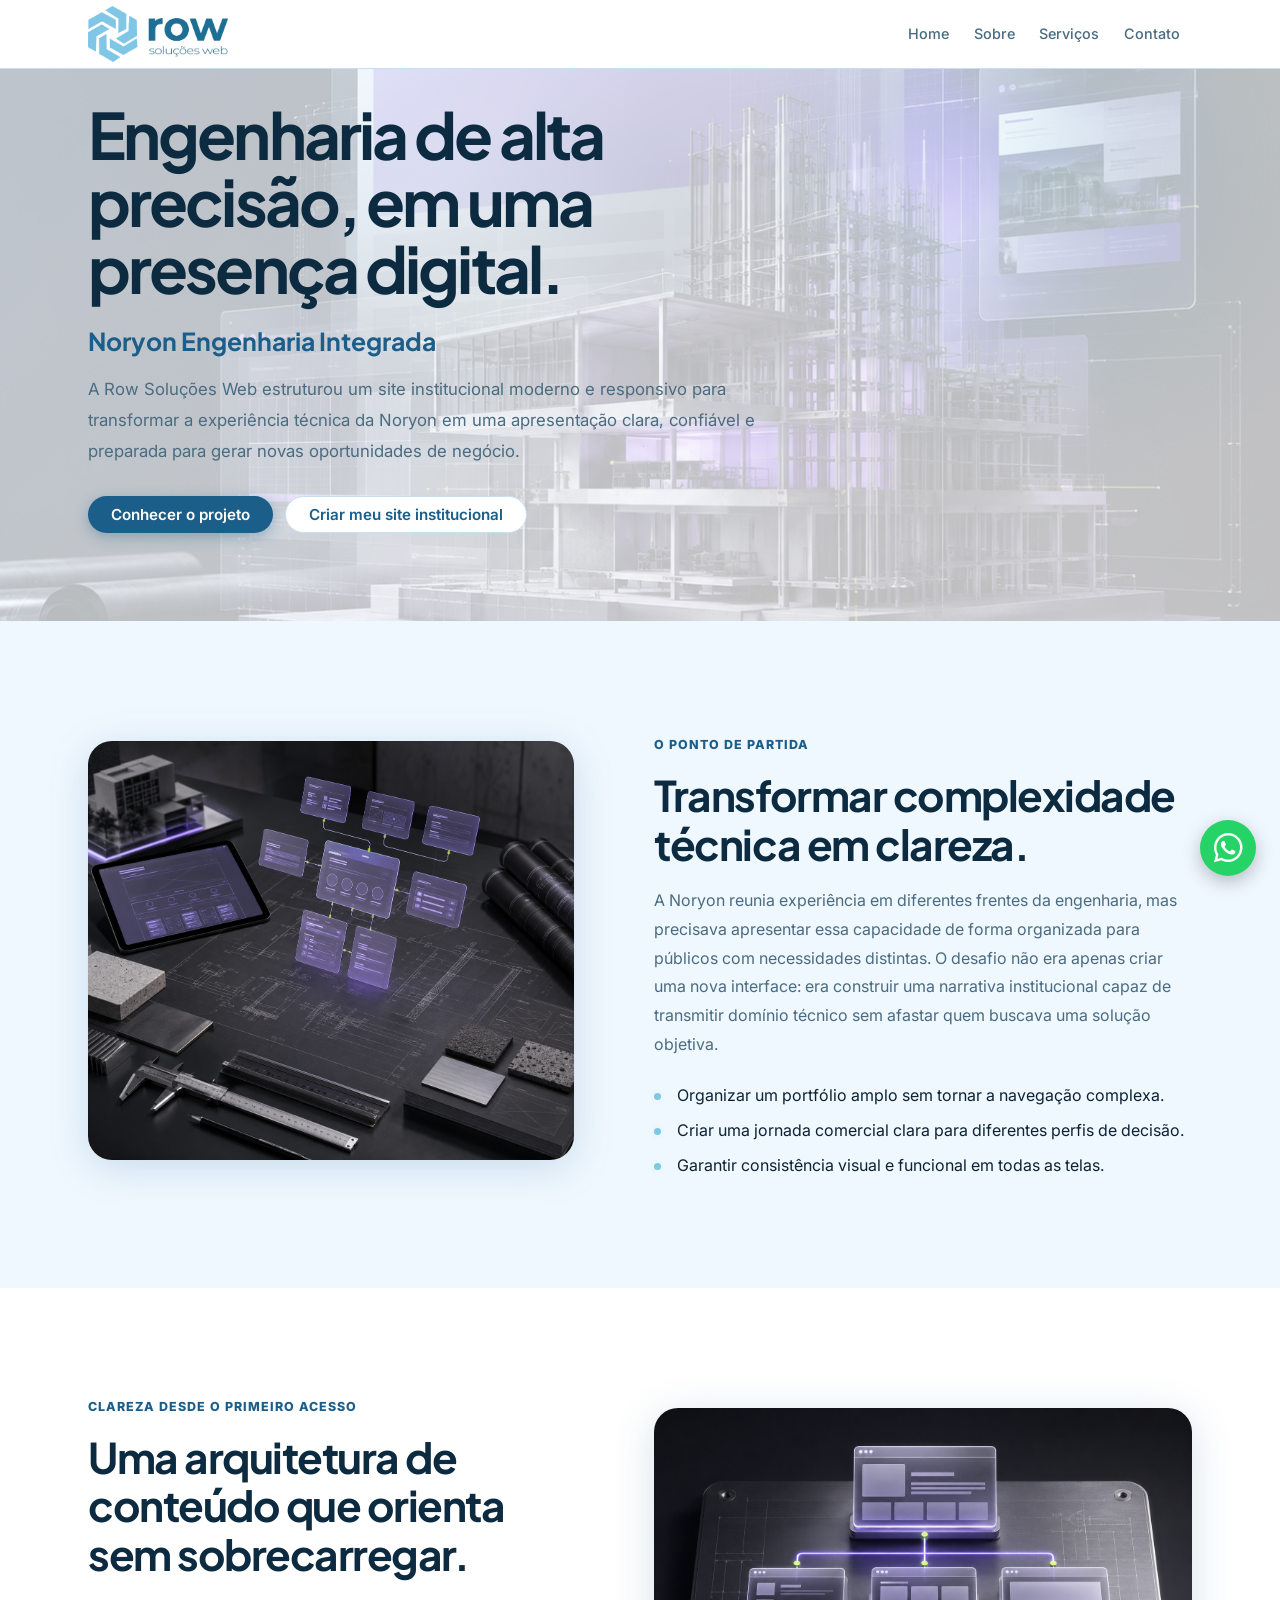
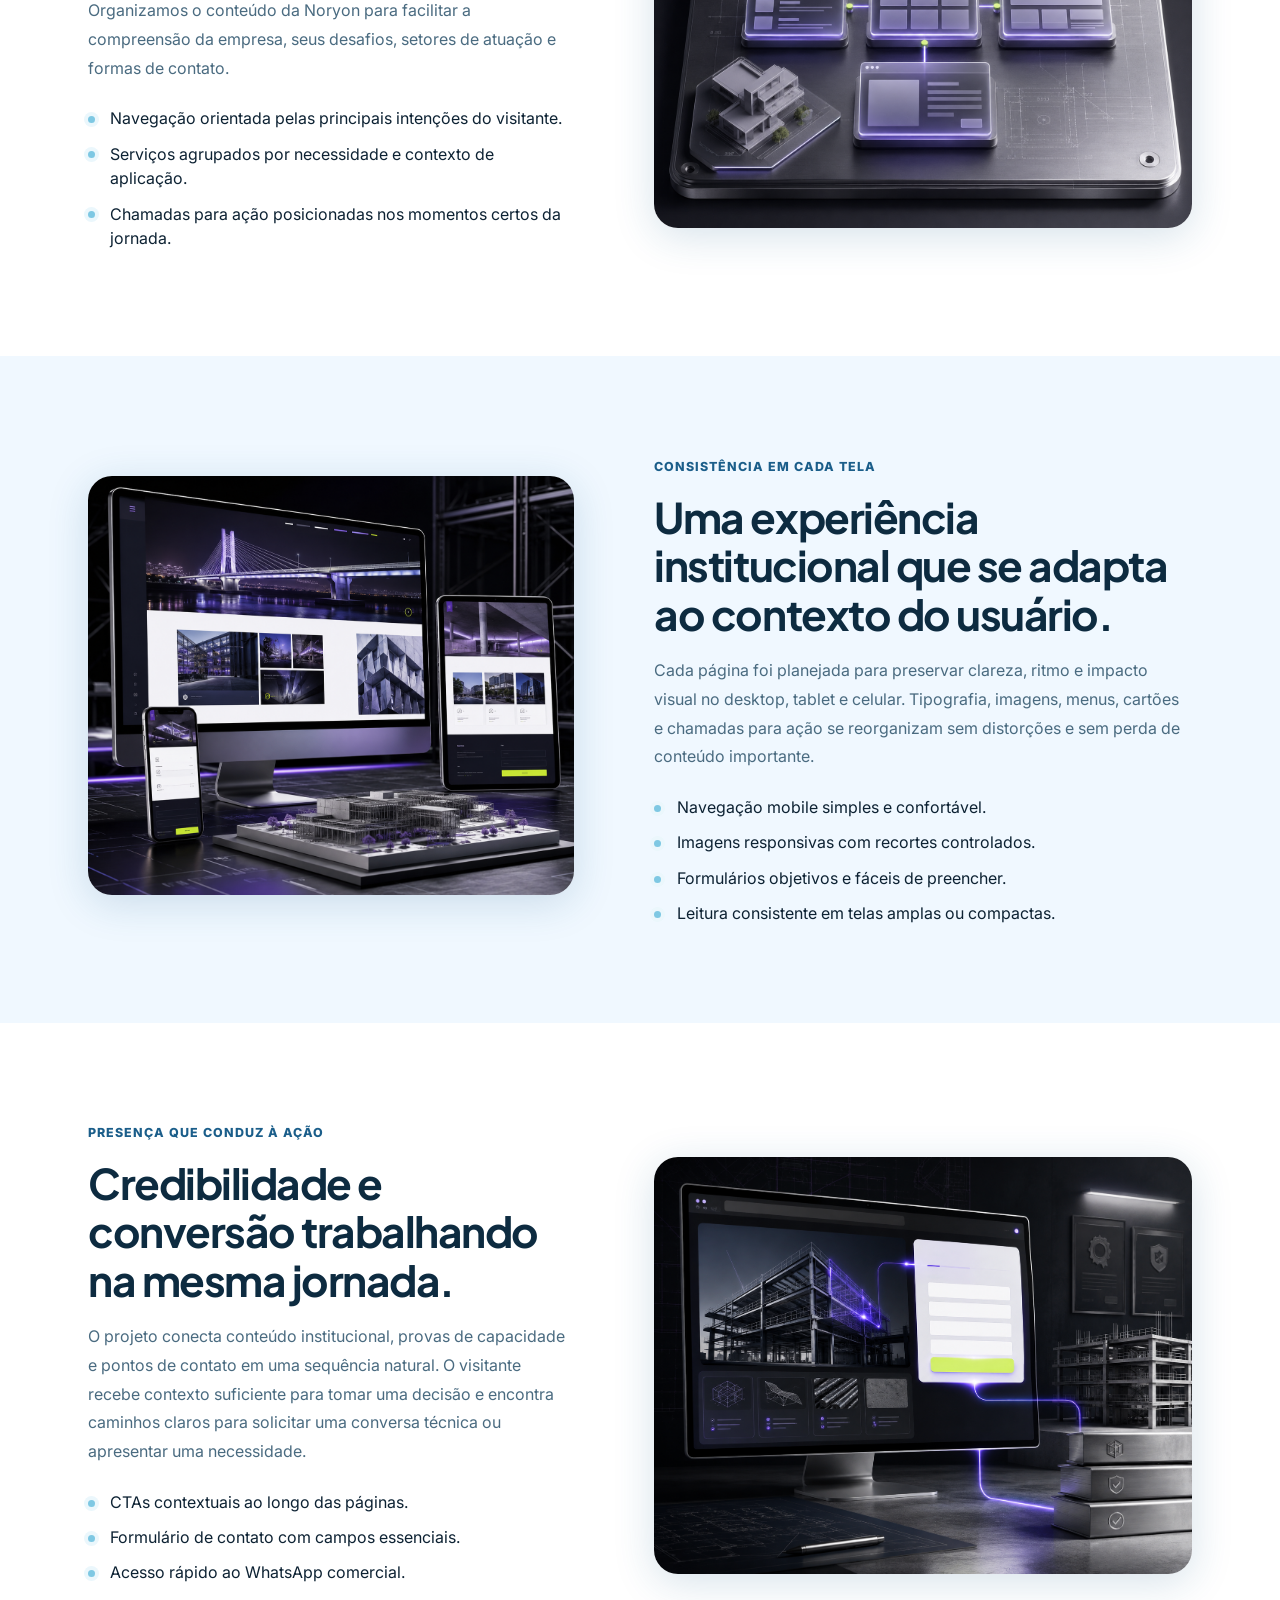
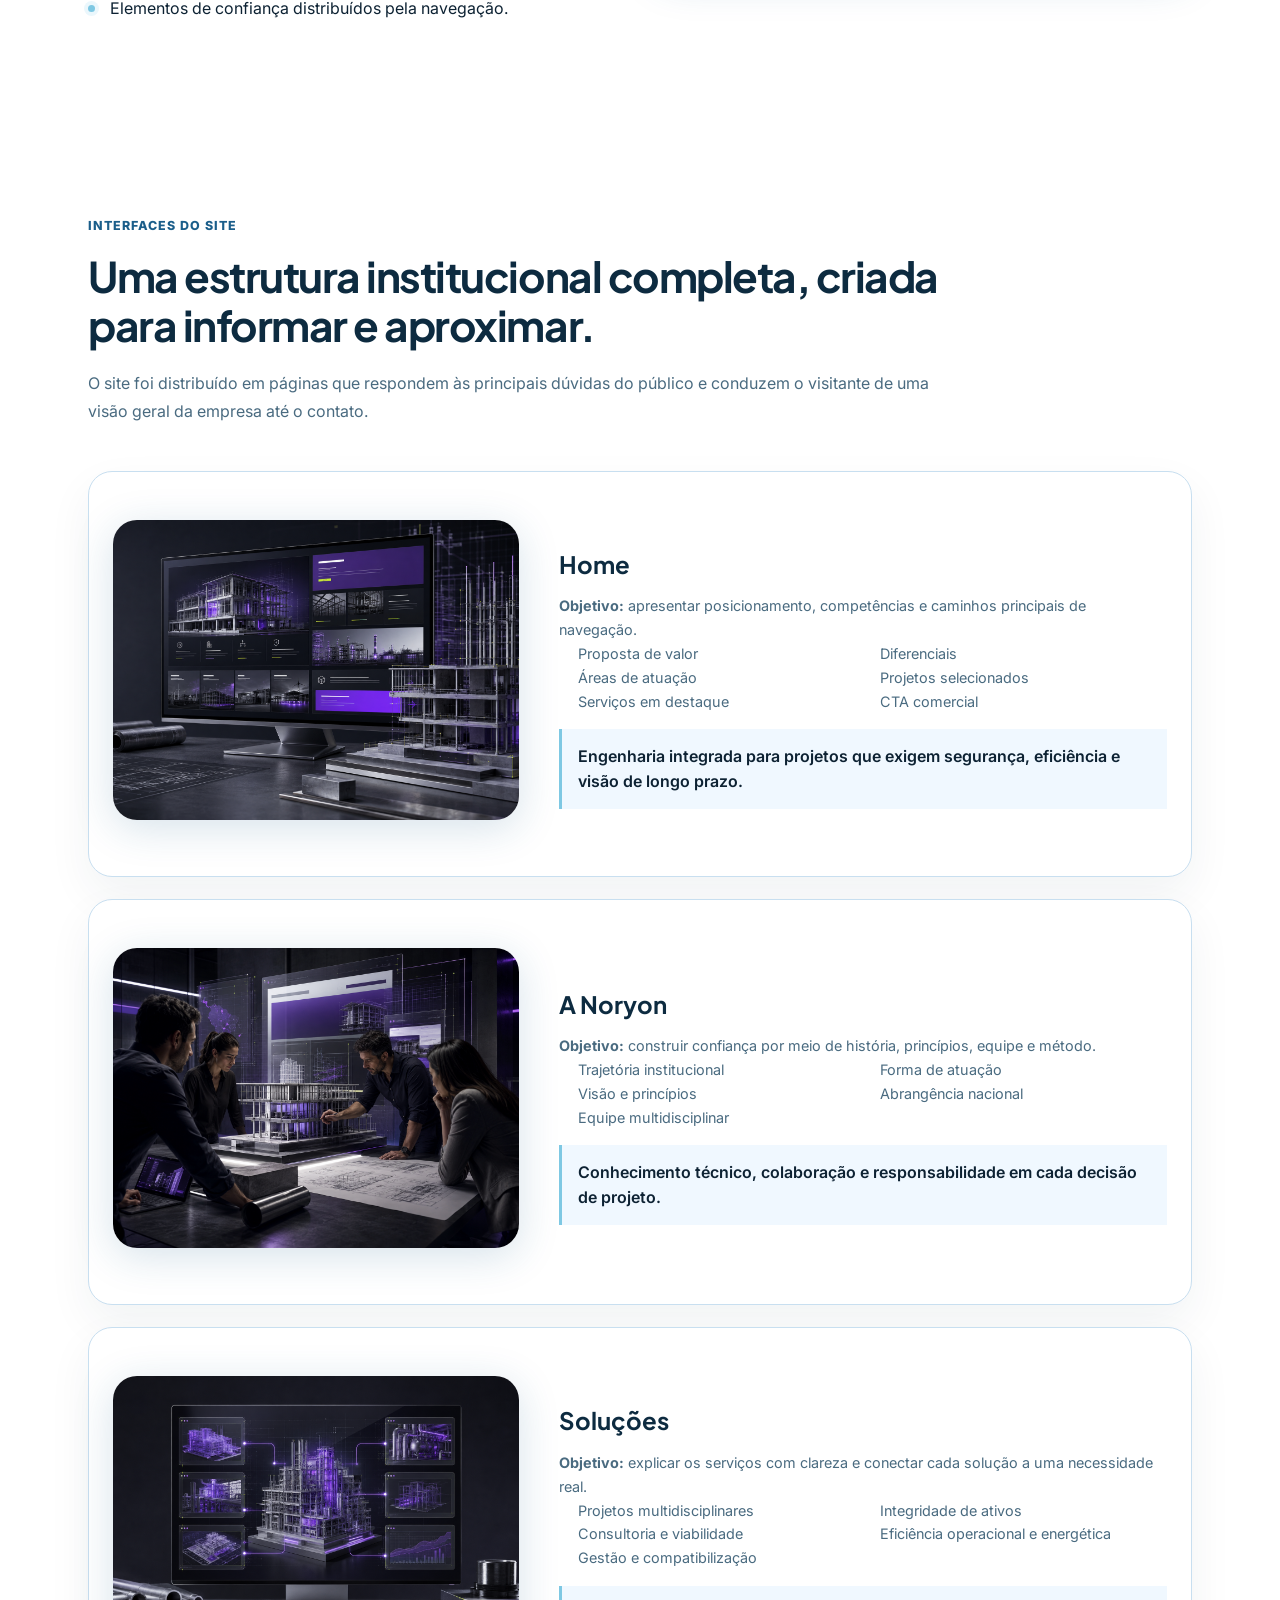
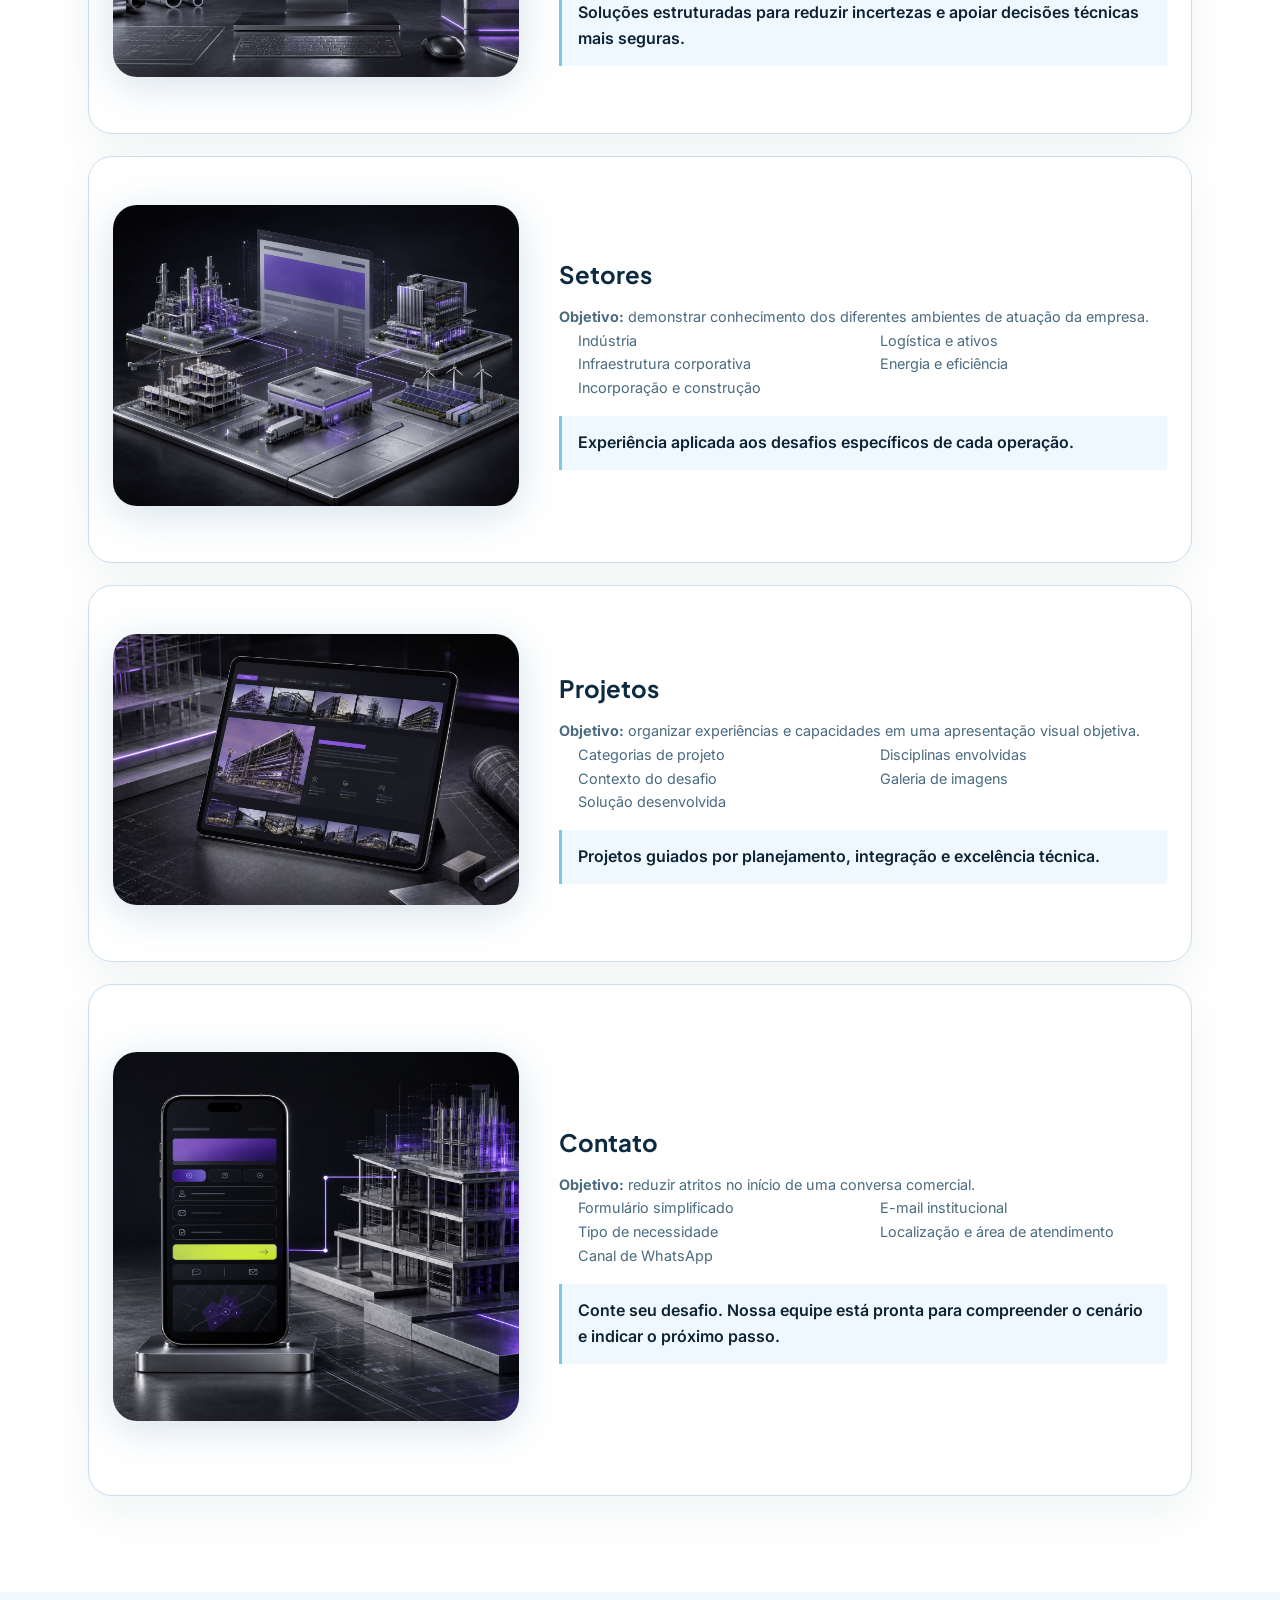
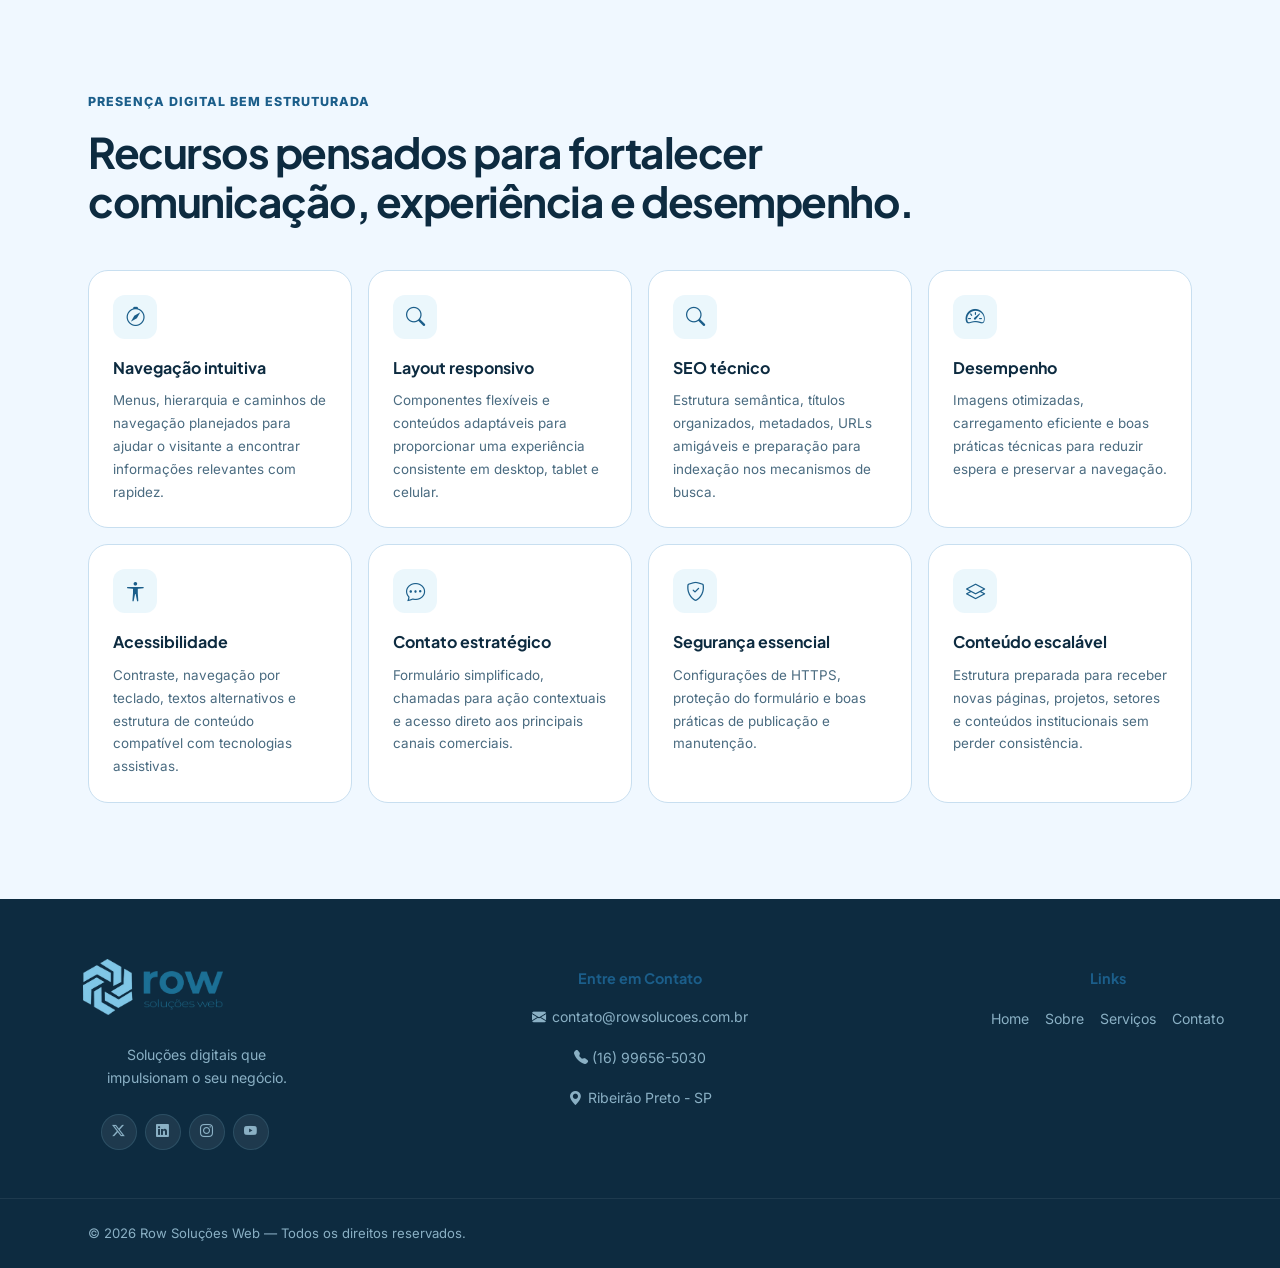
==== commit 475dcb73: "Update portfolio.html" ====
--- a/portfolio.html
+++ b/portfolio.html
@@ -51,6 +51,9 @@
           </li>
         </ul>
       </nav>
+      <button class="hamburger" id="hamburger" aria-label="Abrir menu">
+        <span></span><span></span><span></span>
+      </button>
     </div>
   </header>
 
@@ -72,9 +75,10 @@
             e preparada para gerar novas oportunidades de negócio.
           </p>
 
-           <div class="noryon-hero__actions">
+          <div class="noryon-hero__actions">
             <a href="#paginas-projeto" class="btn btn--primary">Conhecer o projeto</a>
-            <a href="https://wa.me/5516996565030" target="_blank" class="btn btn--outline">Criar meu site institucional</a>
+            <a href="https://wa.me/5516996565030" target="_blank" class="btn btn--outline">Criar meu site
+              institucional</a>
           </div>
 
           <!-- <div class="noryon-hero__micro">
@@ -85,7 +89,7 @@
         </div>
 
         <!-- <div class="noryon-hero__visual" aria-label="Mockup demonstrativo do site da Noryon"> -->
-          <!-- <div class="noryon-device noryon-device--laptop">
+        <!-- <div class="noryon-device noryon-device--laptop">
             <div class="noryon-device__top"></div>
             <div class="noryon-screen">
               <div class="noryon-screen__bar"></div>
@@ -95,7 +99,7 @@
               </div>
             </div>
           </div> -->
-          <!-- <div class="noryon-device noryon-device--tablet">
+        <!-- <div class="noryon-device noryon-device--tablet">
             <div class="noryon-screen">
               <div class="noryon-screen__bar"></div>
               <div class="noryon-screen__hero"></div>
@@ -104,7 +108,7 @@
               </div>
             </div>
           </div> -->
-          <!-- <div class="noryon-device noryon-device--phone">
+        <!-- <div class="noryon-device noryon-device--phone">
             <div class="noryon-screen">
               <div class="noryon-screen__bar"></div>
               <div class="noryon-screen__hero"></div>
@@ -113,7 +117,7 @@
               </div>
             </div>
           </div> -->
-          <!-- <span class="noryon-visual-label">Mockup demonstrativo</span> -->
+        <!-- <span class="noryon-visual-label">Mockup demonstrativo</span> -->
         <!-- </div> -->
       </div>
     </section>
@@ -139,10 +143,12 @@
     <!-- ===== DESAFIO ===== -->
     <section class="noryon-section noryon-section--soft" id="desafio">
       <div class="container noryon-split">
-         <!-- <div class="noryon-placeholder noryon-placeholder--technical">  -->
-          <img src="portfolio/slide-o-ponto-de-partida.png" alt="Capa do projeto Ponto da Torra desenvolvido pela Row Soluções Web" class="case-section__image" loading="lazy" />
-          <!-- <span>Imagem 02</span> -->
-          <!-- <strong>Planejamento e descoberta</strong>
+        <!-- <div class="noryon-placeholder noryon-placeholder--technical">  -->
+        <img src="portfolio/slide-o-ponto-de-partida.png"
+          alt="Capa do projeto Noryon desenvolvido pela Row Soluções Web" class="case-section__image"
+          loading="lazy" />
+        <!-- <span>Imagem 02</span> -->
+        <!-- <strong>Planejamento e descoberta</strong>
           <small>Plantas técnicas, wireframes e materiais de planejamento</small>
         </div> -->
         <div class="noryon-split__content">
@@ -175,8 +181,10 @@
     <section class="noryon-section" id="arquitetura-informacao">
       <div class="container noryon-split noryon-split--reverse">
         <!-- <div class="noryon-placeholder"> -->
-          <img src="portfolio/slide-clareza-desde-o-primeiro-acesso.png" alt="Capa do projeto Ponto da Torra desenvolvido pela Row Soluções Web" class="case-section__image" loading="lazy" />
-          <!-- <span>Imagem 03</span>
+        <img src="portfolio/slide-clareza-desde-o-primeiro-acesso.png"
+          alt="Capa do projeto Noryon desenvolvido pela Row Soluções Web" class="case-section__image"
+          loading="lazy" />
+        <!-- <span>Imagem 03</span>
           <strong>Arquitetura da informação</strong>
           <small>Cartões representando páginas e caminhos de navegação</small> -->
         <!-- </div> -->
@@ -184,7 +192,8 @@
           <span class="noryon-eyebrow">Clareza desde o primeiro acesso</span>
           <h2>Uma arquitetura de conteúdo que orienta sem sobrecarregar.</h2>
           <p>
-            Organizamos o conteúdo da Noryon para facilitar a compreensão da empresa, seus desafios, setores de atuação e formas de contato.
+            Organizamos o conteúdo da Noryon para facilitar a compreensão da empresa, seus desafios, setores de atuação
+            e formas de contato.
           </p>
           <ul class="noryon-list">
             <li>Navegação orientada pelas principais intenções do visitante.</li>
@@ -201,8 +210,10 @@
     <section class="noryon-section noryon-section--soft" id="experiencia-responsiva">
       <div class="container noryon-split">
         <!-- <div class="noryon-placeholder noryon-placeholder--devices"> -->
-          <img src="portfolio/slide-clareza-desde-o-primeiro-acesso.png" alt="Capa do projeto Ponto da Torra desenvolvido pela Row Soluções Web" class="case-section__image" loading="lazy" />
-          <!-- <span>Imagem 04</span>
+        <img src="portfolio/slide-consistencia-em-cada-tela.png"
+          alt="Capa do projeto Ponto da Torra desenvolvido pela Row Soluções Web" class="case-section__image"
+          loading="lazy" />
+        <!-- <span>Imagem 04</span>
           <strong>Experiência responsiva</strong>
           <small>Site em notebook, tablet e smartphone</small>
           <div class="noryon-mini-devices"><i></i><i></i><i></i></div>
@@ -231,8 +242,10 @@
     <section class="noryon-section" id="conversao-institucional">
       <div class="container noryon-split noryon-split--reverse">
         <!-- <div class="noryon-placeholder"> -->
-          <img src="portfolio/slide-presenca-que-conduz-a-acao.png" alt="Capa do projeto Ponto da Torra desenvolvido pela Row Soluções Web" class="case-section__image" loading="lazy" />
-          <!-- <span>Imagem 05</span>
+        <img src="portfolio/slide-presenca-que-conduz-a-acao.png"
+          alt="Capa do projeto Ponto da Torra desenvolvido pela Row Soluções Web" class="case-section__image"
+          loading="lazy" />
+        <!-- <span>Imagem 05</span>
           <strong>Conversão institucional</strong>
           <small>Página de serviço com CTA e formulário compacto</small>
           <div class="noryon-placeholder__form"><span></span><span></span><b>Fale com a equipe</b></div>
@@ -468,8 +481,9 @@
 
           <article class="noryon-page-card">
             <!-- <div class="noryon-page-card__visual"> -->
-              <img src="portfolio/pagina-05-projetos.png" alt="Interfaces do site - Imagem Projetos" class="case-section__image" loading="lazy" />
-              <!-- <span>Imagem 09</span><small>Projetos em tablet</small>
+            <img src="portfolio/pagina-05-projetos.png" alt="Interfaces do site - Imagem Projetos"
+              class="case-section__image" loading="lazy" />
+            <!-- <span>Imagem 09</span><small>Projetos em tablet</small>
             </div> -->
             <div>
               <!-- <span class="noryon-page-card__number">Página 05</span> -->
@@ -489,8 +503,9 @@
 
           <article class="noryon-page-card">
             <!-- <div class="noryon-page-card__visual noryon-page-card__visual--phone"> -->
-              <img src="portfolio/pagina-06-contratos.png" alt="Interfaces do site - Imagem A Noryon" class="case-section__image" loading="lazy" height="80%"/>
-              <!-- <span>Imagem 10</span><small>Contato em smartphone</small></div> -->
+            <img src="portfolio/pagina-06-contratos.png" alt="Interfaces do site - Imagem A Noryon"
+              class="case-section__image" loading="lazy" height="80%" />
+            <!-- <span>Imagem 10</span><small>Contato em smartphone</small></div> -->
             <div>
               <!-- <span class="noryon-page-card__number">Página 06</span> -->
               <h3>Contato</h3>
@@ -524,7 +539,7 @@
             <p>Menus, hierarquia e caminhos de navegação planejados para ajudar o visitante a encontrar informações
               relevantes com rapidez.</p>
           </article>
-          <article><i class="bi bi-search"></i>
+          <article><i class="bi-search"></i>
             <h3>Layout responsivo</h3>
             <p>Componentes flexíveis e conteúdos adaptáveis para proporcionar uma experiência consistente em desktop,
               tablet e celular.</p>
@@ -714,9 +729,9 @@
             contato@rowsolucoes.com.br
           </li>
           <li>
-            <a href="https://wa.me/5516996565030" target="_blank" >
-            <i class="bi bi-telephone-fill"></i>
-            (16) 99656-5030
+            <a href="https://wa.me/5516996565030" target="_blank">
+              <i class="bi bi-telephone-fill"></i>
+              (16) 99656-5030
             </a>
           </li>
           <li>
--- a/style.css
+++ b/style.css
@@ -1783,6 +1783,12 @@
   gap: 6px;
   max-width: 320px;
   line-height: 1.6;
+  overflow-wrap: break-word; /*Evita o footer quebrar no iPad*/
+  min-width: 0; /*Evita o footer quebrar no iPad*/
+}
+
+.footer__contact li i {
+  flex-shrink: 0; /* garante que o ícone mantenha o tamanho, só o texto quebra */
 }
 
 .footer__socials {
@@ -1843,6 +1849,13 @@
   color: var(--color-white);
 }
 
+/* Evita que colunas do grid do footer sejam forçadas a esticar além da tela
+   por causa de conteúdo sem espaço para quebrar (e-mails, links longos) */
+.footer__brand,
+.footer__col {
+  min-width: 0;
+}
+
 /* ── 14. VIDEO MODAL ──────────────────────────── */
 .modal {
   position: fixed;
@@ -1912,32 +1925,61 @@
     grid-template-columns: repeat(2, 1fr);
   }
 
-/* Footer — Tablet: 2 colunas (marca em cima, contato + links embaixo) */
-.footer__top {
-  grid-template-columns: 1fr 1fr;
-  grid-template-areas:
-    "brand  brand"
-    "contact links";
-  text-align: left;
-  justify-items: start;
-}
-
-.footer__brand p {
-  margin-inline: 0;
-}
-
-.footer__socials {
-  justify-content: center;
-}
-
-.footer__links,
-.footer__contact li {
-  align-items: flex-start;
-}
-
-.footer__contact li {
-  max-width: none;
-}
+  /* Footer — Tablet: 2 colunas (marca em cima, contato + links embaixo) 
+  .footer__top {
+    grid-template-columns: 1fr 1fr;
+    grid-template-areas:
+      "brand  brand"
+      "contact links";
+    text-align: left;
+    justify-items: start;
+  }
+
+  .footer__brand p {
+    margin-inline: 0;
+  }
+
+  .footer__socials {
+    justify-content: center;
+  }
+
+  .footer__links,
+  .footer__contact li {
+    align-items: flex-start;
+  }
+
+  .footer__contact li {
+    max-width: none;
+  }*/
+
+  /* Footer — Tablet: mantém centralizado, igual ao mobile */
+  .footer__top {
+    grid-template-columns: 1fr;
+    grid-template-areas:
+      "brand"
+      "contact"
+      "links";
+    text-align: center;
+    justify-items: center;
+  }
+
+  .footer__brand p {
+    margin-inline: auto;
+  }
+
+  .footer__socials {
+    justify-content: center;
+  }
+
+  .footer__links,
+  .footer__contact li {
+    align-items: center;
+    justify-content: center;
+  }
+
+  .footer__contact li {
+    max-width: none;
+  }
 }
 
 /* ── 16. RESPONSIVE — DESKTOP (≥1024px) ──────── */
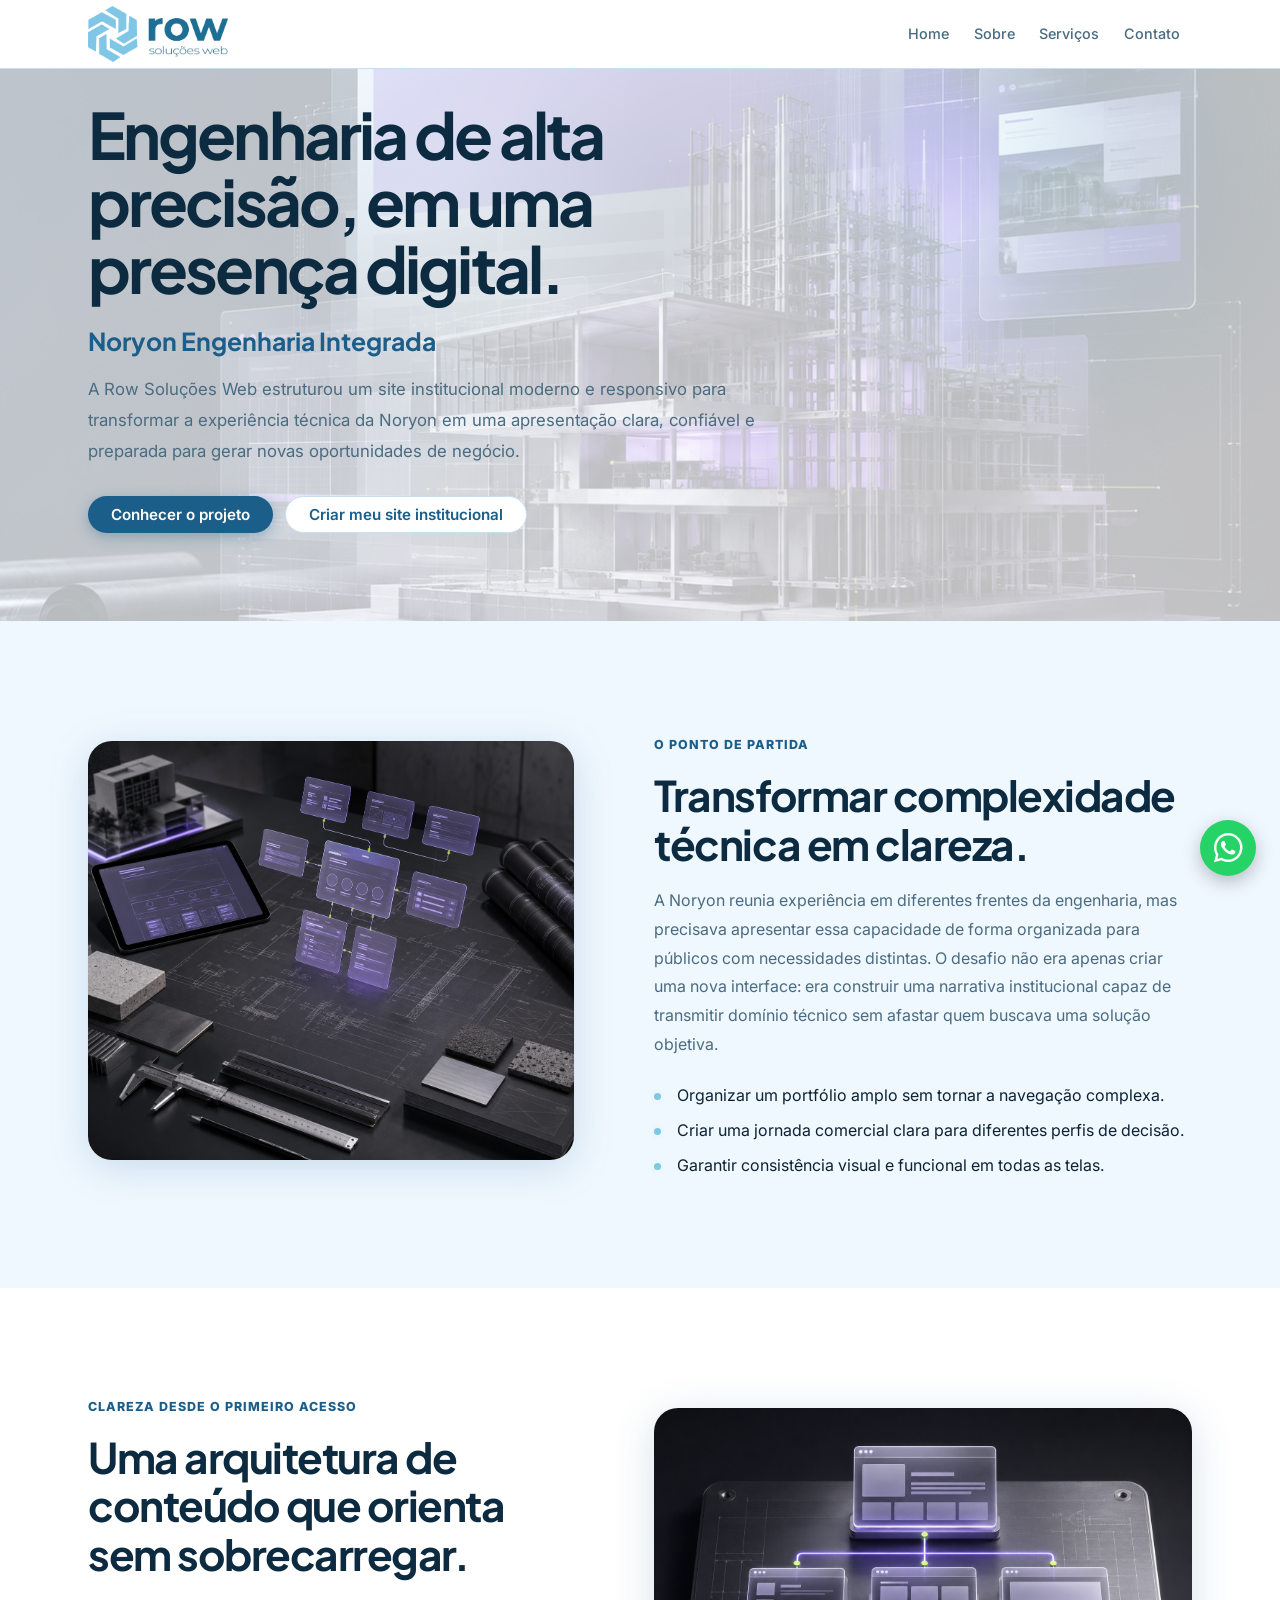
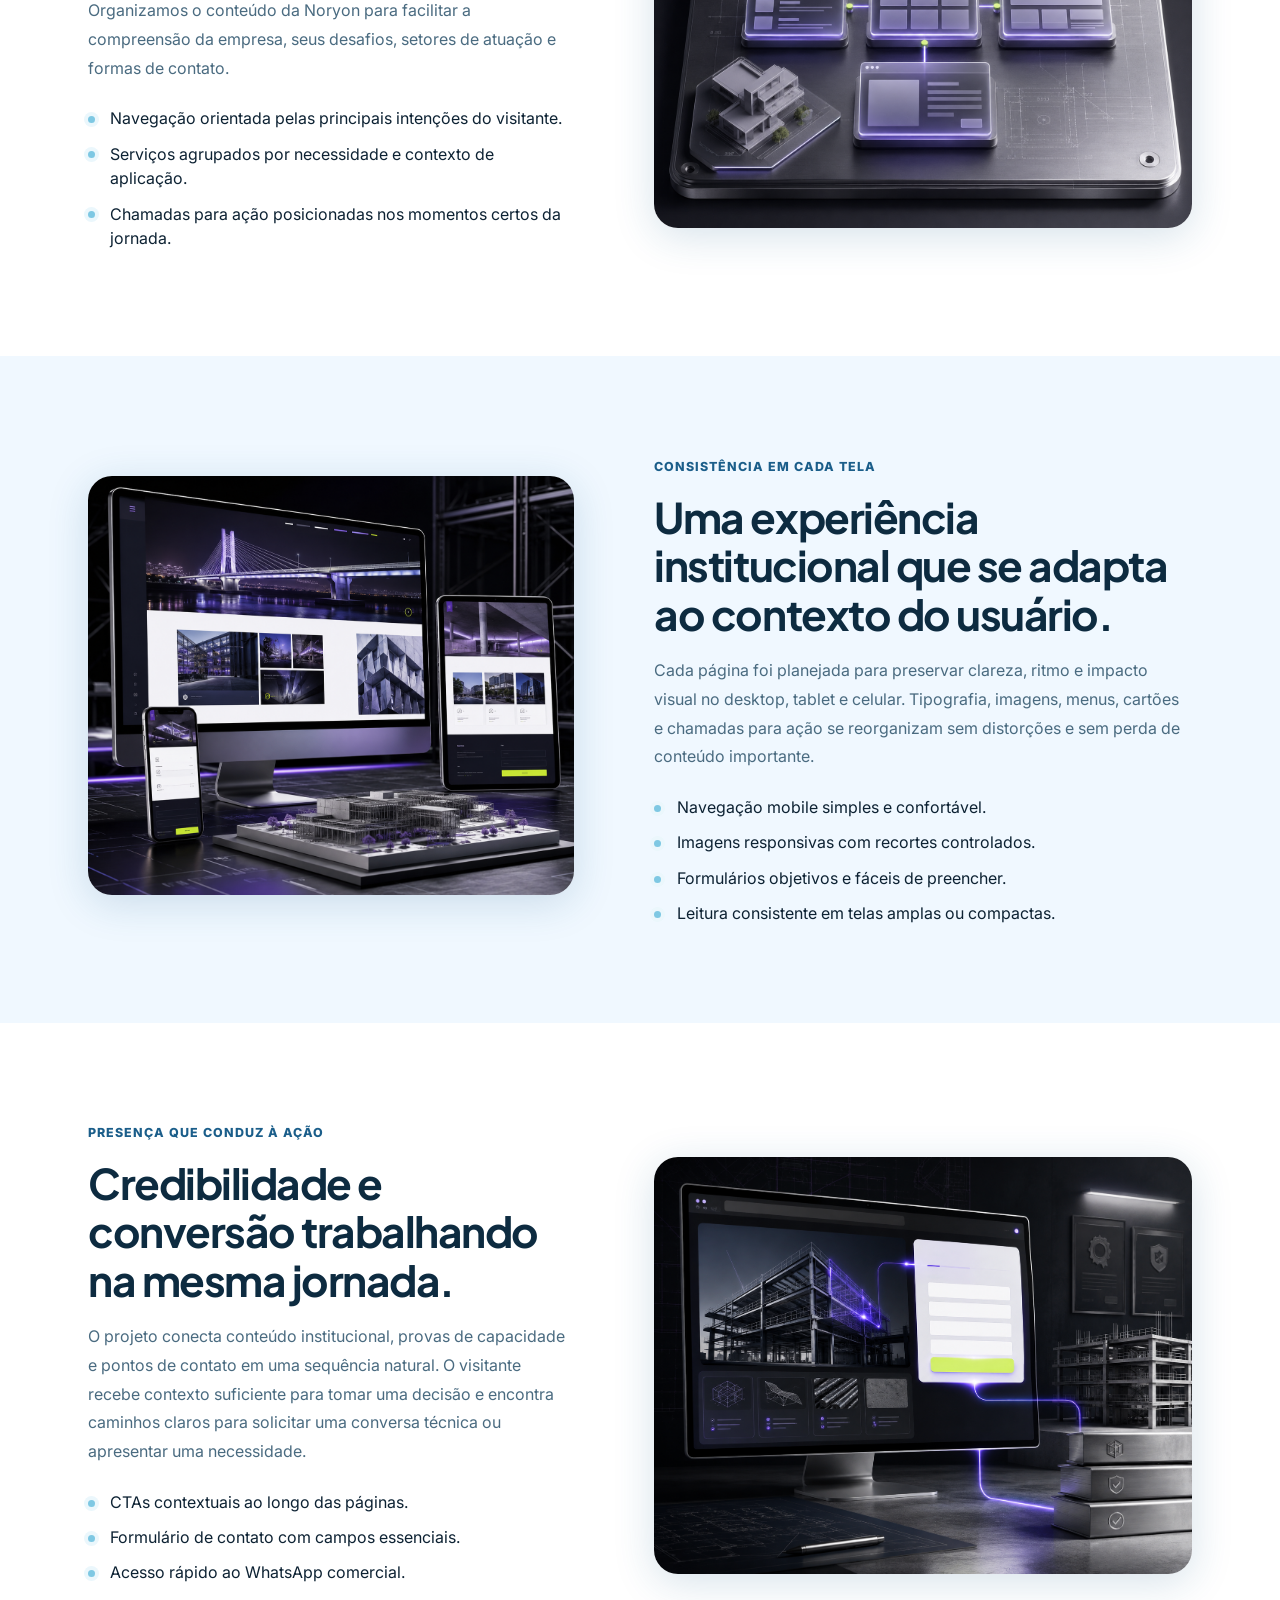
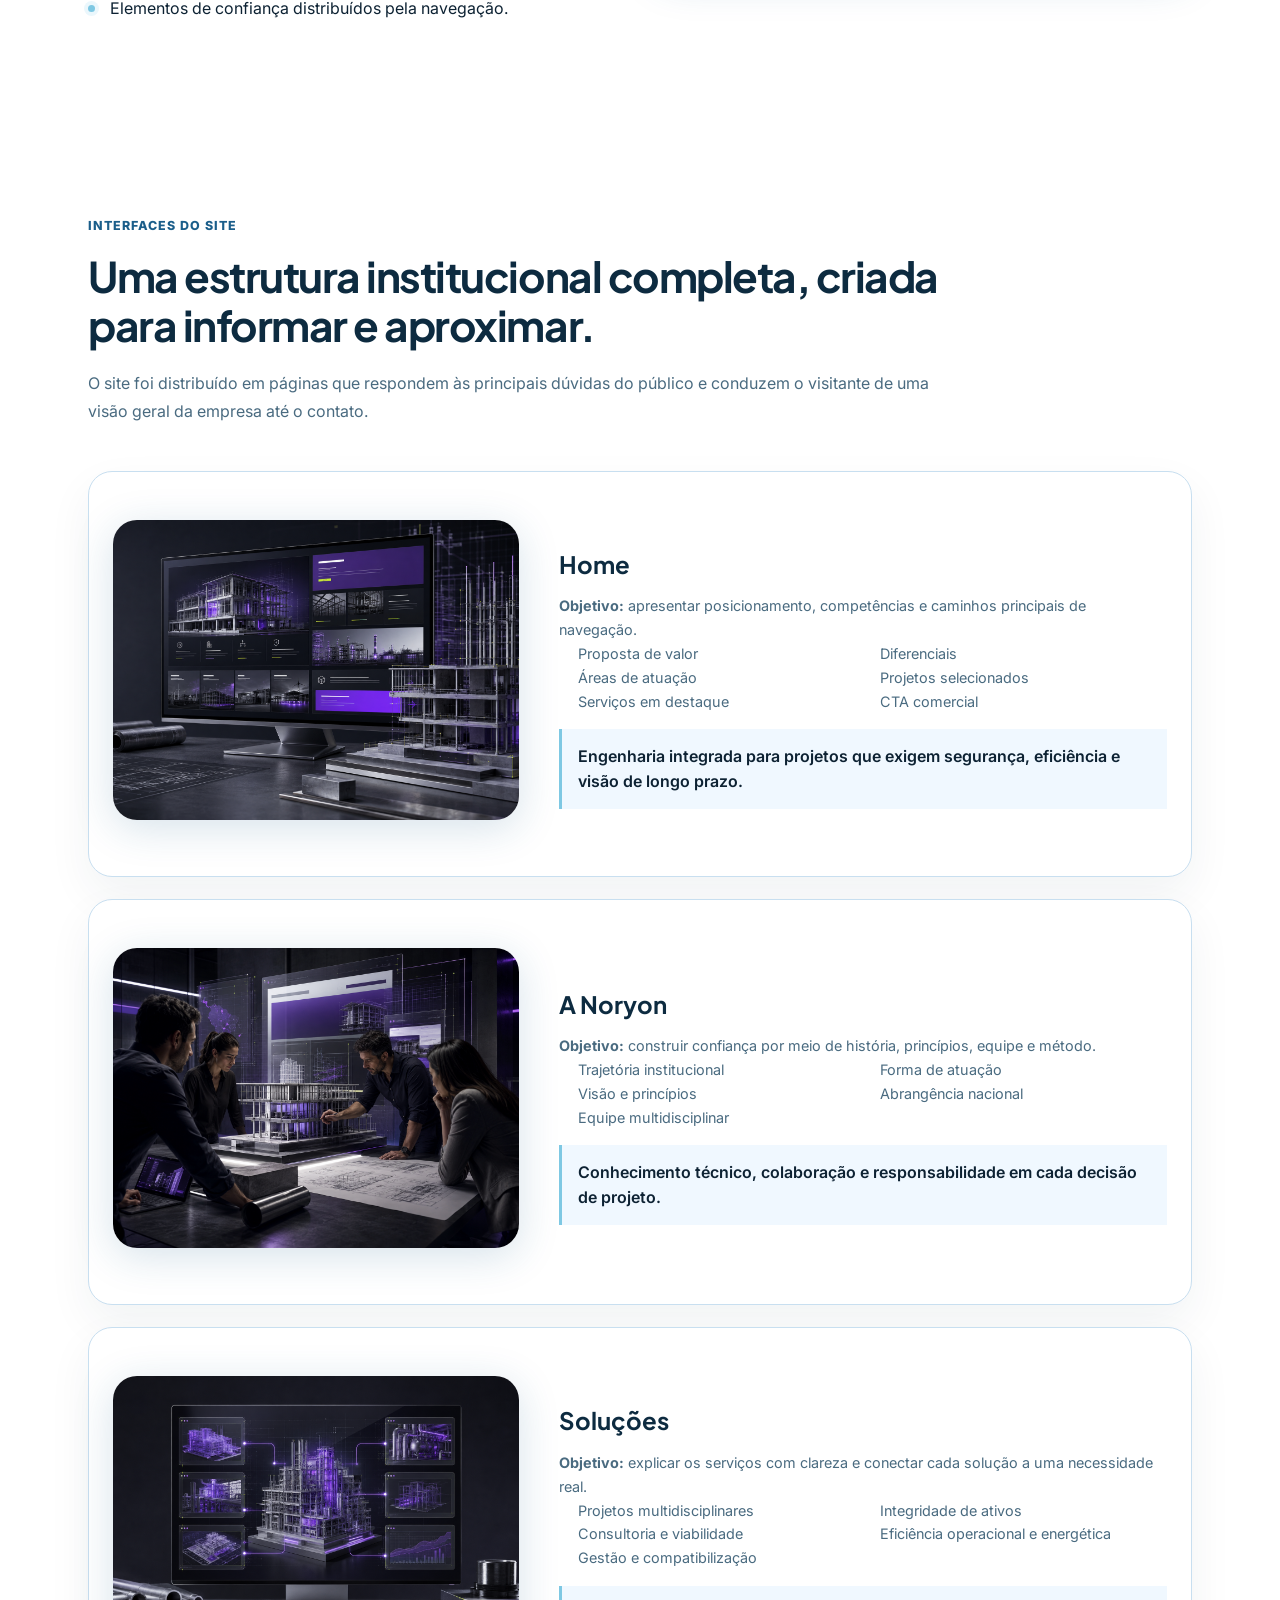
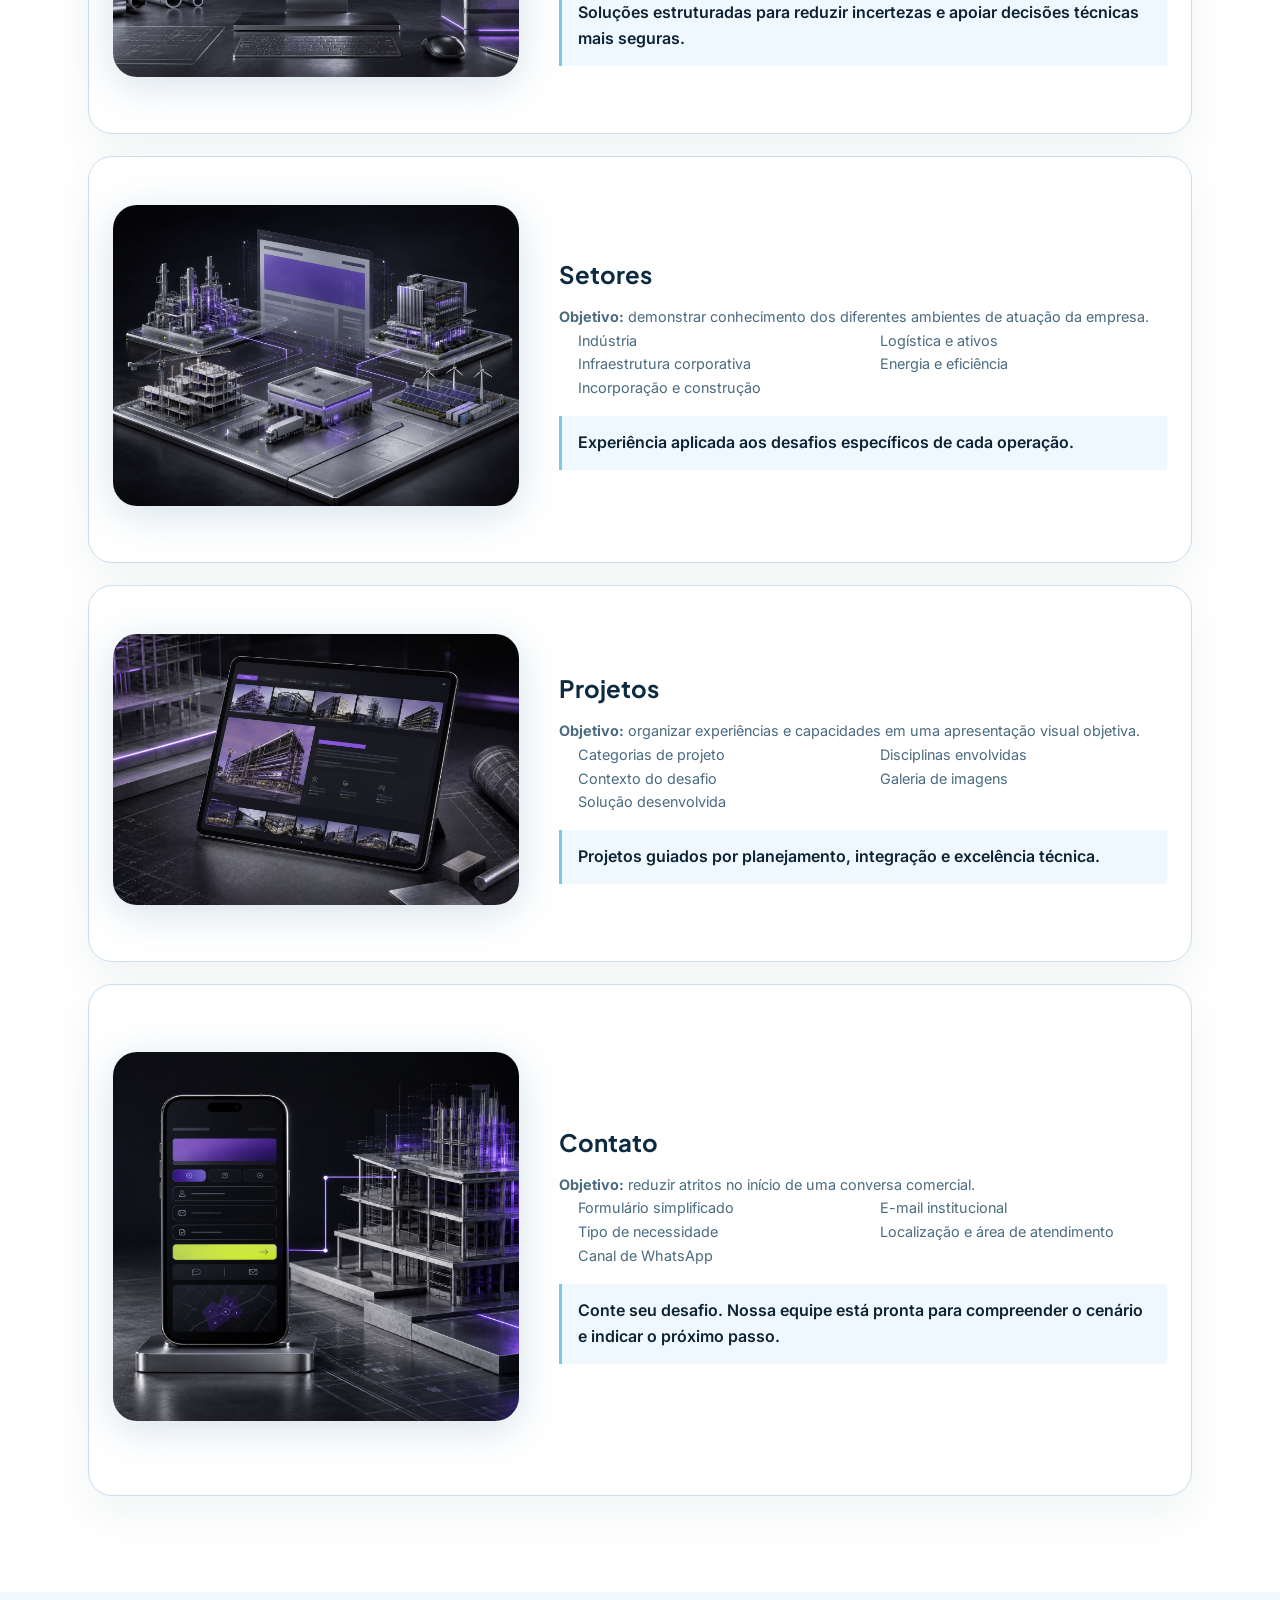
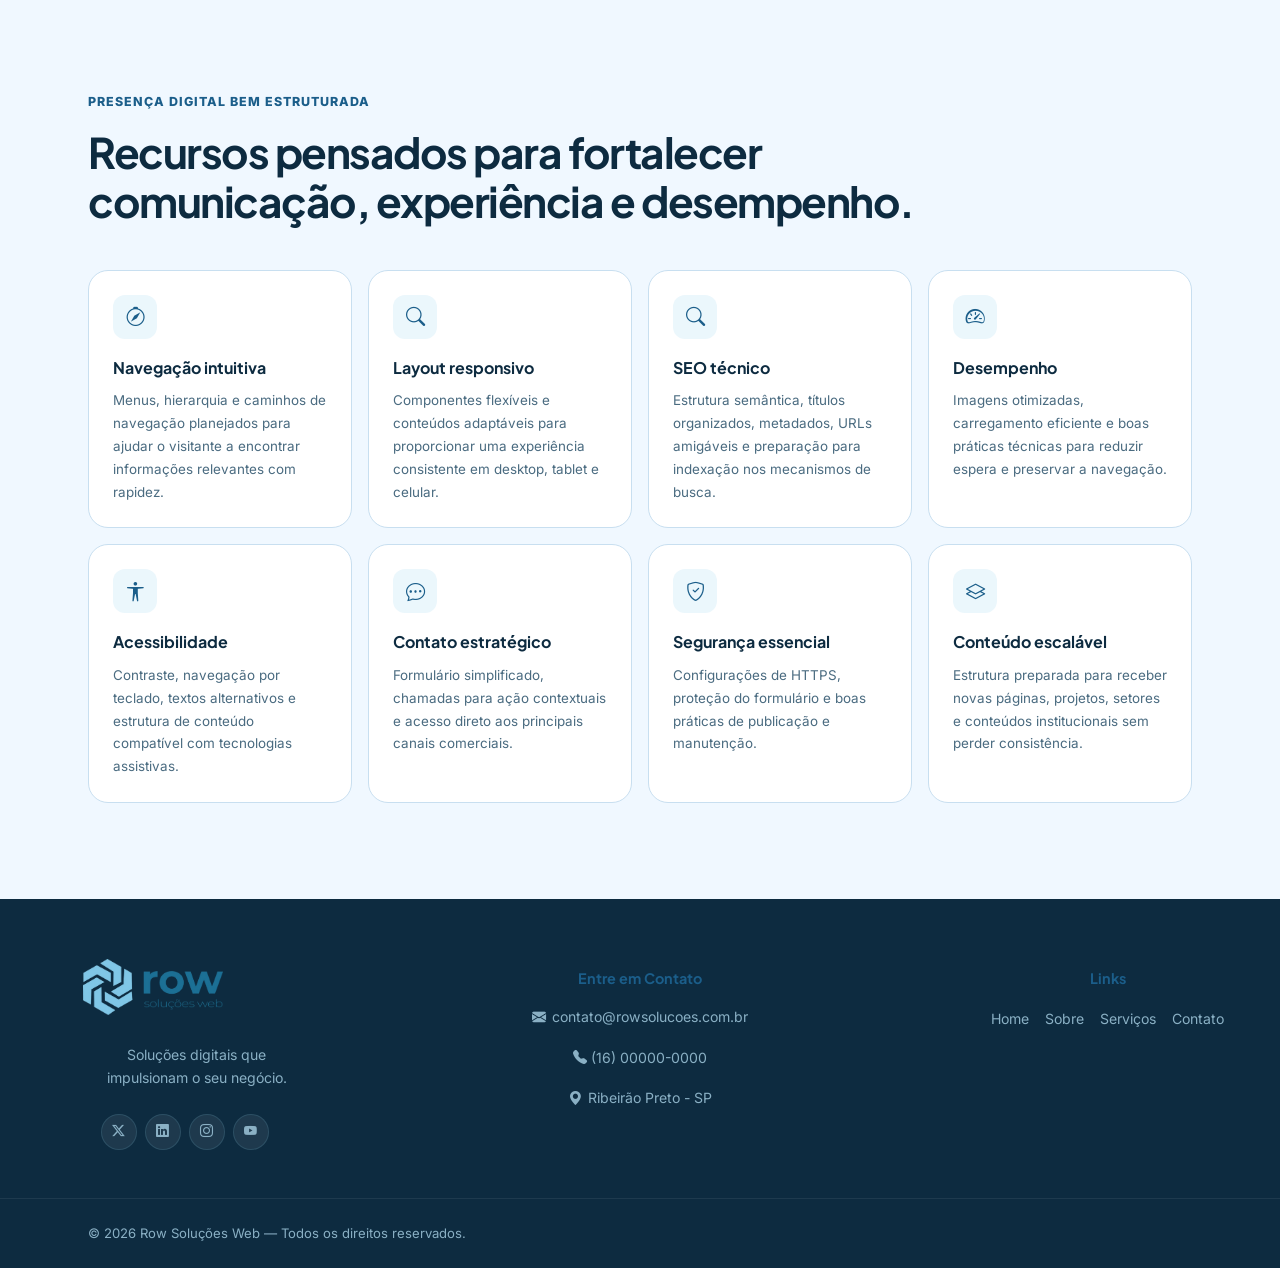
==== commit 482aaf46: "Update portfolio.html" ====
--- a/portfolio.html
+++ b/portfolio.html
@@ -47,7 +47,7 @@
             <a href="portfolio.html" class="nav__link">Portfólio</a>
           </li> -->
           <li class="nav__item">
-            <a href="https://wa.me/5516996565030" target="_blank" class="nav__link">Contato </a>
+            <a href="https://wa.me/5516000000000" target="_blank" class="nav__link">Contato </a>
           </li>
         </ul>
       </nav>
@@ -77,7 +77,7 @@
 
           <div class="noryon-hero__actions">
             <a href="#paginas-projeto" class="btn btn--primary">Conhecer o projeto</a>
-            <a href="https://wa.me/5516996565030" target="_blank" class="btn btn--outline">Criar meu site
+            <a href="https://wa.me/5516000000000" target="_blank" class="btn btn--outline">Criar meu site
               institucional</a>
           </div>
 
@@ -726,12 +726,14 @@
         <ul class="footer__links footer__contact">
           <li>
             <i class="bi bi-envelope-fill"></i>
-            contato@rowsolucoes.com.br
+            <a href="mailto:contato@rowsolucoes.com.br">
+              contato@rowsolucoes.com.br
+            </a>
           </li>
           <li>
-            <a href="https://wa.me/5516996565030" target="_blank">
+            <a href="https://wa.me/5516000000000" target="_blank">
               <i class="bi bi-telephone-fill"></i>
-              (16) 99656-5030
+              (16) 00000-0000
             </a>
           </li>
           <li>
@@ -749,7 +751,7 @@
           <li><a href="index.html#sobre">Sobre</a></li>
           <li><a href="index.html#servicos">Serviços</a></li>
           <!-- <li><a href="portfolio.html">Portfólio</a></li> -->
-          <li><a href="https://wa.me/5516996565030" target="_blank">Contato</a></li>
+          <li><a href="https://wa.me/5516000000000" target="_blank">Contato</a></li>
         </ul>
       </div>
 
@@ -775,7 +777,7 @@
         <li>✅ Orçamento gratuito</li>
         <li>✅ Sem compromisso</li>
       </ul>
-      <a href="https://wa.me/5516996565030" target="_blank" class="btn btn--primary btn--lg">
+      <a href="https://wa.me/5516000000000" target="_blank" class="btn btn--primary btn--lg">
         📲 Solicitar orçamento
       </a>
       <a href="#" id="closeExitPopup" class="exit-popup__close">
@@ -785,7 +787,7 @@
   </div>
 
   <script src="script.js"></script>
-  <a href="https://wa.me/5516996565030" target="_blank" class="whatsapp-float" aria-label="Falar no WhatsApp">
+  <a href="https://wa.me/5516000000000" target="_blank" class="whatsapp-float" aria-label="Falar no WhatsApp">
     <i class="bi bi-whatsapp"></i>
   </a>
 
--- a/style.css
+++ b/style.css
@@ -323,6 +323,7 @@
 /* Nav */
 .nav {
   margin-left: auto;
+    position: relative; /* necessário para o dropdown se ancorar aqui */
 }
 
 .nav__list {
@@ -365,7 +366,8 @@
   height: 56px;
   border-radius: 50%;
 
-  background: #25D366; /* verde característico do WhatsApp */
+  background: #25D366;
+  /* verde característico do WhatsApp */
   color: #fff;
   font-size: 1.8rem;
 
@@ -379,16 +381,19 @@
 
 .whatsapp-float:hover {
   transform: scale(1.08);
-  color: #fff; /* garante que não herde a cor de link padrão */
+  color: #fff;
+  /* garante que não herde a cor de link padrão */
 }
 
 .btn--whatsapp {
   background-color: #25D366;
-  border-color: #25D366; /* caso o .btn--primary tenha borda */
+  border-color: #25D366;
+  /* caso o .btn--primary tenha borda */
 }
 
 .btn--whatsapp:hover {
-  background-color: #1EBE5A; /* um verde um pouco mais escuro no hover */
+  background-color: #1EBE5A;
+  /* um verde um pouco mais escuro no hover */
   border-color: #1EBE5A;
 }
 
@@ -403,7 +408,8 @@
   right: 0;
   z-index: 1000;
 
-  display: none; /* controlado pelo JS */
+  display: none;
+  /* controlado pelo JS */
   flex-wrap: wrap;
   align-items: center;
   justify-content: space-between;
@@ -445,6 +451,7 @@
     justify-content: center;
   }
 }
+
 /*--------modal e características de cookies do site---------*/
 
 
@@ -534,14 +541,26 @@
 .nav--open .nav__list {
   display: flex;
   flex-direction: column;
-  align-items: flex-start;
-  position: fixed;
-  inset: 68px 0 0 0;
+  align-items: stretch;
+
+  position: absolute;
+  top: calc(100% + 12px); /* logo abaixo do hambúrguer, com respiro */
+  right: 0;
+  width: 220px;
+
   background: var(--color-white);
-  padding: var(--space-xl);
-  gap: var(--space-xs);
-  overflow-y: auto;
-  z-index: 99;
+  border: 1px solid var(--color-border);
+  border-radius: var(--radius-lg);
+  box-shadow: var(--shadow-lg);
+  padding: var(--space-sm);
+  gap: 2px;
+
+  z-index: 200;
+}
+
+.nav--open .nav__link {
+  width: 100%;
+  padding: 0.7em 1em;
 }
 
 .nav--open .nav__dropdown {
@@ -1349,6 +1368,13 @@
 }
 
 /* Orbit animation */
+/* .integrations__orbit {
+  position: relative;
+  width: 280px;
+  height: 280px;
+  margin-inline: auto;
+} */
+
 .integrations__orbit {
   position: relative;
   width: min(280px, 80vw); /* nunca passa de 280px, mas encolhe em telas menores */
@@ -1856,6 +1882,7 @@
   min-width: 0;
 }
 
+
 /* ── 14. VIDEO MODAL ──────────────────────────── */
 .modal {
   position: fixed;
@@ -2574,7 +2601,8 @@
 /*Referente a lista da página Portfólio 1 - Container Solução Desenvolvida*/
 .case-list {
   display: grid;
-  grid-template-columns: 1fr 1fr; /* 2 colunas = 2x2 */
+  grid-template-columns: 1fr 1fr;
+  /* 2 colunas = 2x2 */
   gap: var(--space-sm);
   margin-top: var(--space-lg);
 }
@@ -2614,7 +2642,8 @@
 
 .case-item__media {
   width: 100%;
-  aspect-ratio: 4 / 3; /* substitui a altura fixa — escala proporcionalmente */
+  aspect-ratio: 4 / 3;
+  /* substitui a altura fixa — escala proporcionalmente */
   border-radius: var(--radius-sm);
   overflow: hidden;
 }
@@ -3428,7 +3457,8 @@
 }
 
 .noryon-hero__content {
-  max-width: 760px; /* evita que o texto estique demais em telas largas */
+  max-width: 760px;
+  /* evita que o texto estique demais em telas largas */
 }
 
 /* .noryon-hero__inner {
